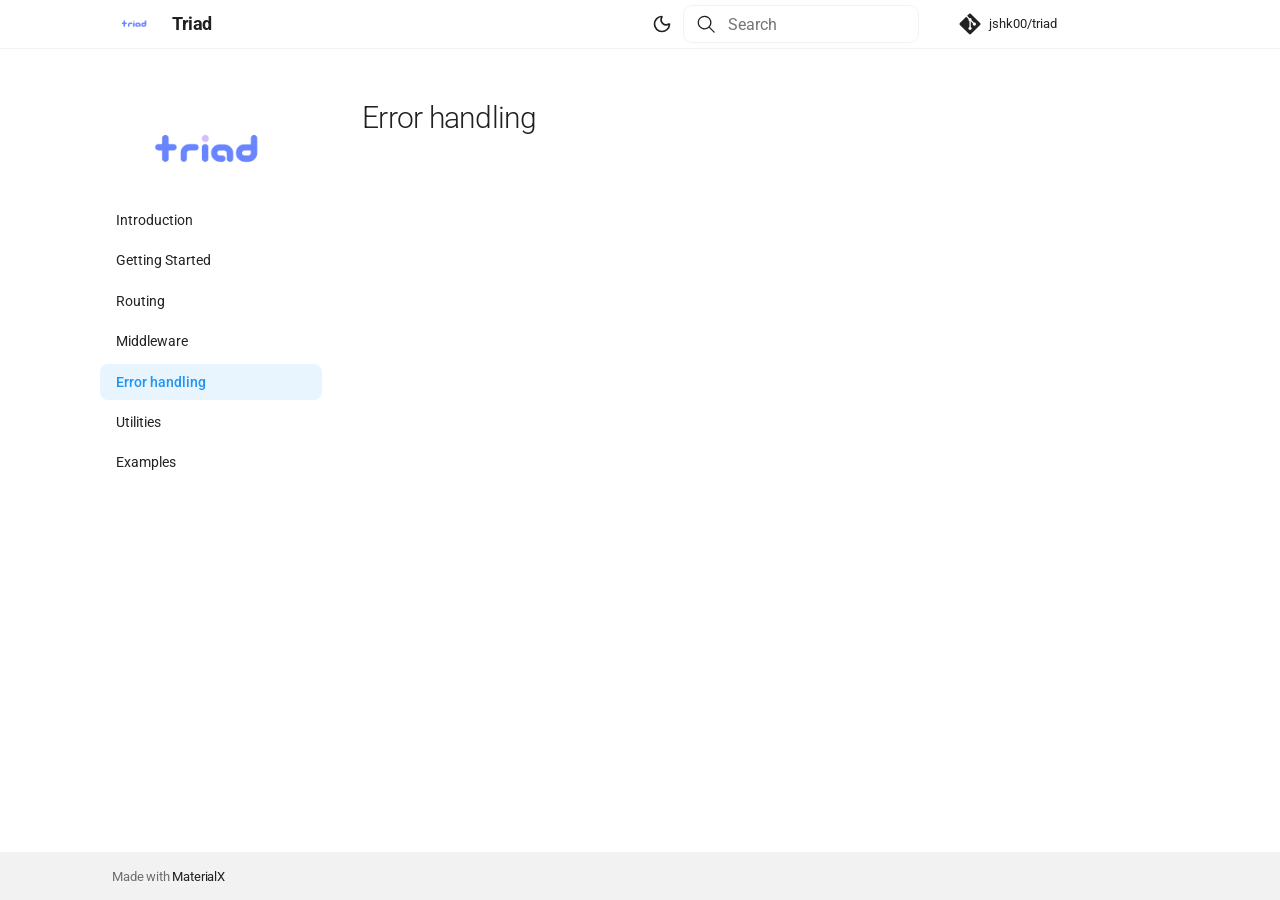
==== error-handling/index.html @ 88ea5f38 "Deployed b8f6fc2 with ProperDocs version: 1.6.7" ====
<!DOCTYPE html><html lang="en" class="no-js"><head>
    
      <meta charset="utf-8">
      <meta name="viewport" content="width=device-width,initial-scale=1">
      
      
        <meta name="author" content="Jayesh">
      
      
        <link rel="canonical" href="https://jshk00.github.io/triad/error-handling/">
      
      
        <link rel="prev" href="../middlewares/">
      
      
        <link rel="next" href="../utilities/">
      
      
        
      
      
      
      
        
        
        
          <link rel="icon" href="../assets/triad.png">
        
      
      <meta name="generator" content="mkdocs-ProperDocs 1.6.7, mkdocs-materialx-10.1.7">
    
    
      
        <title>Error handling - Triad</title>
      
    
    
      <link rel="stylesheet" href="../assets/stylesheets/main.ad98c137.min.css">
      
        
        <link rel="stylesheet" href="../assets/stylesheets/palette.a45159b5.min.css">
      
    
    

  
  
    
    
      
      
    
    
    
    
  
    
    
      
      
    
    
    
    
  
    
    
      
      
    
    
    
    
  
    
    
      
      
    
    
    
    
  
    
    
      
      
    
    
    
    
  
    
    
      
      
    
    
    
    
  
    
    
      
      
    
    
    
    
  
    
    
      
      
    
    
    
    
  
    
    
      
      
    
    
    
    
  
    
    
      
      
    
    
    
    
  
  
  <style>:root{--md-admonition-icon--note:url('data:image/svg+xml;charset=utf-8,%3Csvg%20xmlns%3D%22http%3A//www.w3.org/2000/svg%22%20viewBox%3D%220%200%2016%2016%22%3E%3Cpath%20d%3D%22M1%207.775V2.75C1%201.784%201.784%201%202.75%201h5.025c.464%200%20.91.184%201.238.513l6.25%206.25a1.75%201.75%200%200%201%200%202.474l-5.026%205.026a1.75%201.75%200%200%201-2.474%200l-6.25-6.25A1.75%201.75%200%200%201%201%207.775m1.5%200c0%20.066.026.13.073.177l6.25%206.25a.25.25%200%200%200%20.354%200l5.025-5.025a.25.25%200%200%200%200-.354l-6.25-6.25a.25.25%200%200%200-.177-.073H2.75a.25.25%200%200%200-.25.25ZM6%205a1%201%200%201%201%200%202%201%201%200%200%201%200-2%22/%3E%3C/svg%3E');--md-admonition-icon--abstract:url('data:image/svg+xml;charset=utf-8,%3Csvg%20xmlns%3D%22http%3A//www.w3.org/2000/svg%22%20viewBox%3D%220%200%2016%2016%22%3E%3Cpath%20d%3D%22M2.5%201.75v11.5c0%20.138.112.25.25.25h3.17a.75.75%200%200%201%200%201.5H2.75A1.75%201.75%200%200%201%201%2013.25V1.75C1%20.784%201.784%200%202.75%200h8.5C12.216%200%2013%20.784%2013%201.75v7.736a.75.75%200%200%201-1.5%200V1.75a.25.25%200%200%200-.25-.25h-8.5a.25.25%200%200%200-.25.25m13.274%209.537zl-4.557%204.45a.75.75%200%200%201-1.055-.008l-1.943-1.95a.75.75%200%200%201%201.062-1.058l1.419%201.425%204.026-3.932a.75.75%200%201%201%201.048%201.074M4.75%204h4.5a.75.75%200%200%201%200%201.5h-4.5a.75.75%200%200%201%200-1.5M4%207.75A.75.75%200%200%201%204.75%207h2a.75.75%200%200%201%200%201.5h-2A.75.75%200%200%201%204%207.75%22/%3E%3C/svg%3E');--md-admonition-icon--info:url('data:image/svg+xml;charset=utf-8,%3Csvg%20xmlns%3D%22http%3A//www.w3.org/2000/svg%22%20viewBox%3D%220%200%2016%2016%22%3E%3Cpath%20d%3D%22M0%208a8%208%200%201%201%2016%200A8%208%200%200%201%200%208m8-6.5a6.5%206.5%200%201%200%200%2013%206.5%206.5%200%200%200%200-13M6.5%207.75A.75.75%200%200%201%207.25%207h1a.75.75%200%200%201%20.75.75v2.75h.25a.75.75%200%200%201%200%201.5h-2a.75.75%200%200%201%200-1.5h.25v-2h-.25a.75.75%200%200%201-.75-.75M8%206a1%201%200%201%201%200-2%201%201%200%200%201%200%202%22/%3E%3C/svg%3E');--md-admonition-icon--success:url('data:image/svg+xml;charset=utf-8,%3Csvg%20xmlns%3D%22http%3A//www.w3.org/2000/svg%22%20viewBox%3D%220%200%2016%2016%22%3E%3Cpath%20d%3D%22M13.78%204.22a.75.75%200%200%201%200%201.06l-7.25%207.25a.75.75%200%200%201-1.06%200L2.22%209.28a.75.75%200%200%201%20.018-1.042.75.75%200%200%201%201.042-.018L6%2010.94l6.72-6.72a.75.75%200%200%201%201.06%200%22/%3E%3C/svg%3E');--md-admonition-icon--question:url('data:image/svg+xml;charset=utf-8,%3Csvg%20xmlns%3D%22http%3A//www.w3.org/2000/svg%22%20viewBox%3D%220%200%2016%2016%22%3E%3Cpath%20d%3D%22M0%208a8%208%200%201%201%2016%200A8%208%200%200%201%200%208m8-6.5a6.5%206.5%200%201%200%200%2013%206.5%206.5%200%200%200%200-13M6.92%206.085h.001a.749.749%200%201%201-1.342-.67c.169-.339.436-.701.849-.977C6.845%204.16%207.369%204%208%204a2.76%202.76%200%200%201%201.637.525c.503.377.863.965.863%201.725%200%20.448-.115.83-.329%201.15-.205.307-.47.513-.692.662-.109.072-.22.138-.313.195l-.006.004a6%206%200%200%200-.26.16%201%201%200%200%200-.276.245.75.75%200%200%201-1.248-.832c.184-.264.42-.489.692-.661q.154-.1.313-.195l.007-.004c.1-.061.182-.11.258-.161a1%201%200%200%200%20.277-.245C8.96%206.514%209%206.427%209%206.25a.61.61%200%200%200-.262-.525A1.27%201.27%200%200%200%208%205.5c-.369%200-.595.09-.74.187a1%201%200%200%200-.34.398M9%2011a1%201%200%201%201-2%200%201%201%200%200%201%202%200%22/%3E%3C/svg%3E');--md-admonition-icon--warning:url('data:image/svg+xml;charset=utf-8,%3Csvg%20xmlns%3D%22http%3A//www.w3.org/2000/svg%22%20viewBox%3D%220%200%2016%2016%22%3E%3Cpath%20d%3D%22M6.457%201.047c.659-1.234%202.427-1.234%203.086%200l6.082%2011.378A1.75%201.75%200%200%201%2014.082%2015H1.918a1.75%201.75%200%200%201-1.543-2.575Zm1.763.707a.25.25%200%200%200-.44%200L1.698%2013.132a.25.25%200%200%200%20.22.368h12.164a.25.25%200%200%200%20.22-.368Zm.53%203.996v2.5a.75.75%200%200%201-1.5%200v-2.5a.75.75%200%200%201%201.5%200M9%2011a1%201%200%201%201-2%200%201%201%200%200%201%202%200%22/%3E%3C/svg%3E');--md-admonition-icon--failure:url('data:image/svg+xml;charset=utf-8,%3Csvg%20xmlns%3D%22http%3A//www.w3.org/2000/svg%22%20viewBox%3D%220%200%2016%2016%22%3E%3Cpath%20d%3D%22M2.344%202.343za8%208%200%200%201%2011.314%2011.314A8.002%208.002%200%200%201%20.234%2010.089a8%208%200%200%201%202.11-7.746m1.06%2010.253a6.5%206.5%200%201%200%209.108-9.275%206.5%206.5%200%200%200-9.108%209.275M6.03%204.97%208%206.94l1.97-1.97a.749.749%200%200%201%201.275.326.75.75%200%200%201-.215.734L9.06%208l1.97%201.97a.749.749%200%200%201-.326%201.275.75.75%200%200%201-.734-.215L8%209.06l-1.97%201.97a.749.749%200%200%201-1.275-.326.75.75%200%200%201%20.215-.734L6.94%208%204.97%206.03a.75.75%200%200%201%20.018-1.042.75.75%200%200%201%201.042-.018%22/%3E%3C/svg%3E');--md-admonition-icon--danger:url('data:image/svg+xml;charset=utf-8,%3Csvg%20xmlns%3D%22http%3A//www.w3.org/2000/svg%22%20viewBox%3D%220%200%2016%2016%22%3E%3Cpath%20d%3D%22M9.504.43a1.516%201.516%200%200%201%202.437%201.713L10.415%205.5h2.123c1.57%200%202.346%201.909%201.22%203.004l-7.34%207.142a1.25%201.25%200%200%201-.871.354h-.302a1.25%201.25%200%200%201-1.157-1.723L5.633%2010.5H3.462c-1.57%200-2.346-1.909-1.22-3.004zm1.047%201.074L3.286%208.571A.25.25%200%200%200%203.462%209H6.75a.75.75%200%200%201%20.694%201.034l-1.713%204.188%206.982-6.793A.25.25%200%200%200%2012.538%207H9.25a.75.75%200%200%201-.683-1.06l2.008-4.418.003-.006-.004-.009-.006-.006-.008-.001q-.005%200-.009.004%22/%3E%3C/svg%3E');--md-admonition-icon--bug:url('data:image/svg+xml;charset=utf-8,%3Csvg%20xmlns%3D%22http%3A//www.w3.org/2000/svg%22%20viewBox%3D%220%200%2016%2016%22%3E%3Cpath%20d%3D%22M4.72.22a.75.75%200%200%201%201.06%200l1%20.999a3.5%203.5%200%200%201%202.441%200l.999-1a.748.748%200%200%201%201.265.332.75.75%200%200%201-.205.729l-.775.776c.616.63.995%201.493.995%202.444v.327q0%20.15-.025.292c.408.14.764.392%201.029.722l1.968-.787a.75.75%200%200%201%20.556%201.392L13%207.258V9h2.25a.75.75%200%200%201%200%201.5H13v.5q-.002.615-.141%201.186l2.17.868a.75.75%200%200%201-.557%201.392l-2.184-.873A5%205%200%200%201%208%2016a5%205%200%200%201-4.288-2.427l-2.183.873a.75.75%200%200%201-.558-1.392l2.17-.868A5%205%200%200%201%203%2011v-.5H.75a.75.75%200%200%201%200-1.5H3V7.258L.971%206.446a.75.75%200%200%201%20.558-1.392l1.967.787c.265-.33.62-.583%201.03-.722a1.7%201.7%200%200%201-.026-.292V4.5c0-.951.38-1.814.995-2.444L4.72%201.28a.75.75%200%200%201%200-1.06m.53%206.28a.75.75%200%200%200-.75.75V11a3.5%203.5%200%201%200%207%200V7.25a.75.75%200%200%200-.75-.75ZM6.173%205h3.654A.17.17%200%200%200%2010%204.827V4.5a2%202%200%201%200-4%200v.327c0%20.096.077.173.173.173%22/%3E%3C/svg%3E');--md-admonition-icon--quote:url('data:image/svg+xml;charset=utf-8,%3Csvg%20xmlns%3D%22http%3A//www.w3.org/2000/svg%22%20viewBox%3D%220%200%2016%2016%22%3E%3Cpath%20d%3D%22M1.75%202.5h10.5a.75.75%200%200%201%200%201.5H1.75a.75.75%200%200%201%200-1.5m4%205h8.5a.75.75%200%200%201%200%201.5h-8.5a.75.75%200%200%201%200-1.5m0%205h8.5a.75.75%200%200%201%200%201.5h-8.5a.75.75%200%200%201%200-1.5M2.5%207.75v6a.75.75%200%200%201-1.5%200v-6a.75.75%200%200%201%201.5%200%22/%3E%3C/svg%3E');}</style>

    

    
      
    
    
      
        
        
        <link rel="preconnect" href="https://fonts.gstatic.com" crossorigin="">
        <link rel="stylesheet" href="https://fonts.googleapis.com/css?family=Roboto:300,300i,400,400i,700,700i%7CJetBrains+Mono:400,400i,700,700i&amp;display=fallback">
        <style>:root{--md-text-font:"Roboto";--md-code-font:"JetBrains Mono"}</style>
      
    
    
      <link rel="stylesheet" href="../stylesheet/style.css">
    
    <script>__md_scope=new URL("..",location),__md_hash=e=>[...e].reduce(((e,_)=>(e<<5)-e+_.charCodeAt(0)),0),__md_get=(e,_=localStorage,t=__md_scope)=>JSON.parse(_.getItem(t.pathname+"."+e)),__md_set=(e,_,t=localStorage,a=__md_scope)=>{try{t.setItem(a.pathname+"."+e,JSON.stringify(_))}catch(e){}}</script>
    
      

    
    
  <link href="../assets/stylesheets/glightbox.min.css" rel="stylesheet"><script src="../assets/javascripts/glightbox.min.js"></script><style id="glightbox-style">
            html.glightbox-open { overflow: initial; height: 100%; }
            .gslide-title { margin-top: 0px; user-select: text; }
            .gslide-desc { color: #666; user-select: text; }
            .gslide-image img { background: white; }
        </style></head>
  
  
  
  
    
    
      
    
    
    
    
    <body dir="ltr" data-md-color-scheme="default" data-md-color-primary="blue" data-md-color-accent="light-blue" data-mx-topbar="glass">
  
    
    <input class="md-toggle" data-md-toggle="drawer" type="checkbox" id="__drawer" autocomplete="off">
    <input class="md-toggle" data-md-toggle="toc" type="checkbox" id="__toc" autocomplete="off">
    <input class="md-toggle" data-md-toggle="search" type="checkbox" id="__search" autocomplete="off">
    <label class="md-overlay" for="__drawer"></label>
    <label class="md-overlay" for="__toc"></label>
    <div data-md-component="skip">
      
    </div>
    <div data-md-component="announce">
      
    </div>
    
    
      

  

<header class="md-header md-header--shadow" data-md-component="header">
  <nav class="md-header__inner md-grid" aria-label="Header">
    <a href=".." title="Triad" class="md-header__button md-logo" aria-label="Triad" data-md-component="logo">
      
  <img src="../assets/triad.png" alt="logo">

    </a>
    <label class="md-header__button md-icon" for="__drawer">
      
      <svg xmlns="http://www.w3.org/2000/svg" viewBox="0 0 24 24"><path d="M3 6h18v2H3zm0 5h18v2H3zm0 5h18v2H3z"></path></svg>
    </label>
    <div class="md-header__title" data-md-component="header-title">
      <div class="md-header__ellipsis">
        <div class="md-header__topic">
          <span class="md-ellipsis">
            Triad
          </span>
        </div>
        <div class="md-header__topic" data-md-component="header-topic">
          <span class="md-ellipsis">
            
              Error handling
            
          </span>
        </div>
      </div>
    </div>
    
      
        <form class="md-header__option" data-md-component="palette">
  
    
    
    
    <input class="md-option" data-md-color-media="(prefers-color-scheme: light)" data-md-color-scheme="default" data-md-color-primary="blue" data-md-color-accent="light-blue" aria-label="Switch to dark mode" type="radio" name="__palette" id="__palette_0">
    
      <label class="md-header__button md-icon" title="Switch to dark mode" for="__palette_1" hidden="">
        <svg xmlns="http://www.w3.org/2000/svg" fill="none" stroke="currentColor" stroke-linecap="round" stroke-linejoin="round" stroke-width="2" class="lucide lucide-moon" viewBox="0 0 24 24"><path d="M20.985 12.486a9 9 0 1 1-9.473-9.472c.405-.022.617.46.402.803a6 6 0 0 0 8.268 8.268c.344-.215.825-.004.803.401"></path></svg>
      </label>
    
  
    
    
    
    <input class="md-option" data-md-color-media="(prefers-color-scheme: dark)" data-md-color-scheme="slate" data-md-color-primary="cyan" data-md-color-accent="cyan" aria-label="Switch to system preference" type="radio" name="__palette" id="__palette_1">
    
      <label class="md-header__button md-icon" title="Switch to system preference" for="__palette_0" hidden="">
        <svg xmlns="http://www.w3.org/2000/svg" fill="none" stroke="currentColor" stroke-linecap="round" stroke-linejoin="round" stroke-width="2" class="lucide lucide-sun" viewBox="0 0 24 24"><circle cx="12" cy="12" r="4"></circle><path d="M12 2v2M12 20v2M4.93 4.93l1.41 1.41M17.66 17.66l1.41 1.41M2 12h2M20 12h2M6.34 17.66l-1.41 1.41M19.07 4.93l-1.41 1.41"></path></svg>
      </label>
    
  
</form>
      
    
    
      <script>var palette=__md_get("__palette");if(palette&&palette.color){if("(prefers-color-scheme)"===palette.color.media){var media=matchMedia("(prefers-color-scheme: light)"),input=document.querySelector(media.matches?"[data-md-color-media='(prefers-color-scheme: light)']":"[data-md-color-media='(prefers-color-scheme: dark)']");palette.color.media=input.getAttribute("data-md-color-media"),palette.color.scheme=input.getAttribute("data-md-color-scheme"),palette.color.primary=input.getAttribute("data-md-color-primary"),palette.color.accent=input.getAttribute("data-md-color-accent")}for(var[key,value]of Object.entries(palette.color))document.body.setAttribute("data-md-color-"+key,value)}</script>
    
    
    
      
      
        <label class="md-header__button md-icon" for="__search">
          
          <svg xmlns="http://www.w3.org/2000/svg" viewBox="0 0 24 24"><path d="M10.25 2a8.25 8.25 0 0 1 6.34 13.53l5.69 5.69a.749.749 0 0 1-.326 1.275.75.75 0 0 1-.734-.215l-5.69-5.69A8.25 8.25 0 1 1 10.25 2M3.5 10.25a6.75 6.75 0 1 0 13.5 0 6.75 6.75 0 0 0-13.5 0"></path></svg>
        </label>
        <div class="md-search" data-md-component="search" role="dialog">
  <label class="md-search__overlay" for="__search"></label>
  <div class="md-search__inner" role="search">
    <form class="md-search__form" name="search">
      <input type="text" class="md-search__input" name="query" aria-label="Search" placeholder="Search" autocapitalize="off" autocorrect="off" autocomplete="off" spellcheck="false" data-md-component="search-query" required="">
      <label class="md-search__icon md-icon" for="__search">
        
        <svg xmlns="http://www.w3.org/2000/svg" viewBox="0 0 24 24"><path d="M10.25 2a8.25 8.25 0 0 1 6.34 13.53l5.69 5.69a.749.749 0 0 1-.326 1.275.75.75 0 0 1-.734-.215l-5.69-5.69A8.25 8.25 0 1 1 10.25 2M3.5 10.25a6.75 6.75 0 1 0 13.5 0 6.75 6.75 0 0 0-13.5 0"></path></svg>
        
        <svg xmlns="http://www.w3.org/2000/svg" viewBox="0 0 24 24"><path d="M20 11v2H8l5.5 5.5-1.42 1.42L4.16 12l7.92-7.92L13.5 5.5 8 11z"></path></svg>
      </label>
      <nav class="md-search__options" aria-label="Search">
        
        <button type="reset" class="md-search__icon md-icon" title="Clear" aria-label="Clear" tabindex="-1">
          
          <svg xmlns="http://www.w3.org/2000/svg" viewBox="0 0 24 24"><path d="M19 6.41 17.59 5 12 10.59 6.41 5 5 6.41 10.59 12 5 17.59 6.41 19 12 13.41 17.59 19 19 17.59 13.41 12z"></path></svg>
        </button>
      </nav>
      
    </form>
    <div class="md-search__output">
      <div class="md-search__scrollwrap" tabindex="0">
        <div class="md-search-result" data-md-component="search-result">
          <div class="md-search-result__meta">
            Initializing search
          </div>
          <ol class="md-search-result__list" role="presentation"></ol>
        </div>
      </div>
    </div>
  </div>
</div>
      
    
    
      <div class="md-header__source">
        <a href="https://github.com/jshk00/triad" title="Go to repository" class="md-source" data-md-component="source">
  <div class="md-source__icon md-icon">
    
    <svg xmlns="http://www.w3.org/2000/svg" viewBox="0 0 448 512"><!--! Font Awesome Free 7.1.0 by @fontawesome - https://fontawesome.com License - https://fontawesome.com/license/free (Icons: CC BY 4.0, Fonts: SIL OFL 1.1, Code: MIT License) Copyright 2025 Fonticons, Inc.--><path d="M439.6 236.1 244 40.5c-5.4-5.5-12.8-8.5-20.4-8.5s-15 3-20.4 8.4L162.5 81l51.5 51.5c27.1-9.1 52.7 16.8 43.4 43.7l49.7 49.7c34.2-11.8 61.2 31 35.5 56.7-26.5 26.5-70.2-2.9-56-37.3L240.3 199v121.9c25.3 12.5 22.3 41.8 9.1 55-6.4 6.4-15.2 10.1-24.3 10.1s-17.8-3.6-24.3-10.1c-17.6-17.6-11.1-46.9 11.2-56v-123c-20.8-8.5-24.6-30.7-18.6-45L142.6 101 8.5 235.1C3 240.6 0 247.9 0 255.5s3 15 8.5 20.4l195.6 195.7c5.4 5.4 12.7 8.4 20.4 8.4s15-3 20.4-8.4l194.7-194.7c5.4-5.4 8.4-12.8 8.4-20.4s-3-15-8.4-20.4"></path></svg>
  </div>
  <div class="md-source__repository">
    jshk00/triad
  </div>
</a>
      </div>
    
  </nav>
  
</header>
    
    <div class="md-container" data-md-component="container">
      
      
        
          
        
      
      <main class="md-main" data-md-component="main">
        <div class="md-main__inner md-grid">
          
            
              
              <div class="md-sidebar md-sidebar--primary" data-md-component="sidebar" data-md-type="navigation">
                <div class="md-sidebar__scrollwrap">
                  <div class="md-sidebar__inner">
                    



<nav class="md-nav md-nav--primary" aria-label="Navigation" data-md-level="0">
  <label class="md-nav__title" for="__drawer">
    <a href=".." title="Triad" class="md-nav__button md-logo" aria-label="Triad" data-md-component="logo">
      
  <img src="../assets/triad.png" alt="logo">

    </a>
    Triad
  </label>
  
    <div class="md-nav__source">
      <a href="https://github.com/jshk00/triad" title="Go to repository" class="md-source" data-md-component="source">
  <div class="md-source__icon md-icon">
    
    <svg xmlns="http://www.w3.org/2000/svg" viewBox="0 0 448 512"><!--! Font Awesome Free 7.1.0 by @fontawesome - https://fontawesome.com License - https://fontawesome.com/license/free (Icons: CC BY 4.0, Fonts: SIL OFL 1.1, Code: MIT License) Copyright 2025 Fonticons, Inc.--><path d="M439.6 236.1 244 40.5c-5.4-5.5-12.8-8.5-20.4-8.5s-15 3-20.4 8.4L162.5 81l51.5 51.5c27.1-9.1 52.7 16.8 43.4 43.7l49.7 49.7c34.2-11.8 61.2 31 35.5 56.7-26.5 26.5-70.2-2.9-56-37.3L240.3 199v121.9c25.3 12.5 22.3 41.8 9.1 55-6.4 6.4-15.2 10.1-24.3 10.1s-17.8-3.6-24.3-10.1c-17.6-17.6-11.1-46.9 11.2-56v-123c-20.8-8.5-24.6-30.7-18.6-45L142.6 101 8.5 235.1C3 240.6 0 247.9 0 255.5s3 15 8.5 20.4l195.6 195.7c5.4 5.4 12.7 8.4 20.4 8.4s15-3 20.4-8.4l194.7-194.7c5.4-5.4 8.4-12.8 8.4-20.4s-3-15-8.4-20.4"></path></svg>
  </div>
  <div class="md-source__repository">
    jshk00/triad
  </div>
</a>
    </div>
  
  <ul class="md-nav__list">
    
      
      
  
  
  
  
    <li class="md-nav__item">
      <a href=".." class="md-nav__link">
        
  
  
  <span class="md-ellipsis">
    
  
    Introduction
  

    
  </span>
  
  

      </a>
    </li>
  

    
      
      
  
  
  
  
    <li class="md-nav__item">
      <a href="../getting-started/" class="md-nav__link">
        
  
  
  <span class="md-ellipsis">
    
  
    Getting Started
  

    
  </span>
  
  

      </a>
    </li>
  

    
      
      
  
  
  
  
    <li class="md-nav__item">
      <a href="../routing/" class="md-nav__link">
        
  
  
  <span class="md-ellipsis">
    
  
    Routing
  

    
  </span>
  
  

      </a>
    </li>
  

    
      
      
  
  
  
  
    <li class="md-nav__item">
      <a href="../middlewares/" class="md-nav__link">
        
  
  
  <span class="md-ellipsis">
    
  
    Middleware
  

    
  </span>
  
  

      </a>
    </li>
  

    
      
      
  
  
    
  
  
  
    <li class="md-nav__item md-nav__item--active">
      
      <input class="md-nav__toggle md-toggle" type="checkbox" id="__toc">
      
      
      
      <a href="./" class="md-nav__link md-nav__link--active">
        
  
  
  <span class="md-ellipsis">
    
  
    Error handling
  

    
  </span>
  
  

      </a>
      
    </li>
  

    
      
      
  
  
  
  
    <li class="md-nav__item">
      <a href="../utilities/" class="md-nav__link">
        
  
  
  <span class="md-ellipsis">
    
  
    Utilities
  

    
  </span>
  
  

      </a>
    </li>
  

    
      
      
  
  
  
  
    <li class="md-nav__item">
      <a href="../examples/" class="md-nav__link">
        
  
  
  <span class="md-ellipsis">
    
  
    Examples
  

    
  </span>
  
  

      </a>
    </li>
  

    
  </ul>
</nav>
                  </div>
                </div>
              </div>
            
            
              
              <div class="md-sidebar md-sidebar--secondary" data-md-component="sidebar" data-md-type="toc">
                <div class="md-sidebar__scrollwrap">
                  <div class="md-sidebar__inner">
                    

<nav class="md-nav md-nav--secondary" aria-label="Table of contents">
  
  
  
  
</nav>
                  </div>
                </div>
              </div>
            
          
          
            <div class="md-content" data-md-component="content">
              
                



  


              
              <article class="md-content__inner md-typeset">
                
                  
  
  


  <h1>Error handling</h1>














                
              </article>
            </div>
          
          
  <script>var tabs=__md_get("__tabs");if(Array.isArray(tabs))e:for(var set of document.querySelectorAll(".tabbed-set")){var labels=set.querySelector(".tabbed-labels");for(var tab of tabs)for(var label of labels.getElementsByTagName("label"))if(label.innerText.trim()===tab){var input=document.getElementById(label.htmlFor);input.checked=!0;continue e}}</script>

<script>var target=document.getElementById(location.hash.slice(1));target&&target.name&&(target.checked=target.name.startsWith("__tabbed_"))</script>
        </div>
          <div class="md-top" data-md-component="top" hidden="">
  <div class="md-top__center">
    <button type="button" class="md-top__button md-top__button--main" data-md-action="top">
      
      <svg xmlns="http://www.w3.org/2000/svg" viewBox="0 0 24 24"><path d="M13 20h-2V8l-5.5 5.5-1.42-1.42L12 4.16l7.92 7.92-1.42 1.42L13 8z"></path></svg>
      <span>Back to top</span>
    </button>
    
      
      
      <label class="md-top__button md-top__side md-top__side--nav" for="__drawer">
        <svg xmlns="http://www.w3.org/2000/svg" fill="none" stroke="currentColor" stroke-linecap="round" stroke-linejoin="round" stroke-width="2" class="lucide lucide-panel-left" viewBox="0 0 24 24"><rect width="18" height="18" x="3" y="3" rx="2"></rect><path d="M9 3v18"></path></svg>
      </label>
    
    
      
      
      <label class="md-top__button md-top__side md-top__side--toc" for="__toc">
        <svg xmlns="http://www.w3.org/2000/svg" fill="none" stroke="currentColor" stroke-linecap="round" stroke-linejoin="round" stroke-width="2" class="lucide lucide-panel-right" viewBox="0 0 24 24"><rect width="18" height="18" x="3" y="3" rx="2"></rect><path d="M15 3v18"></path></svg>
      </label>
    
  </div>
</div>
      </main>
      
        <footer class="md-footer">
  
  <div class="md-footer-meta md-typeset">
    <div class="md-footer-meta__inner md-grid">
      <div class="md-copyright">
  
  
    Made with
    <a href="https://jaywhj.github.io/mkdocs-materialx/" target="_blank" rel="noopener">
      MaterialX
    </a>
  
</div>
      
    </div>
  </div>
</footer>
      
    </div>
    <div class="md-dialog" data-md-component="dialog">
      <div class="md-dialog__inner md-typeset"></div>
    </div>
    
      <div class="md-progress" data-md-component="progress" role="progressbar"></div>
    
    
    
      
      
      <script id="__config" type="application/json">{"annotate": null, "base": "..", "code": null, "features": ["navigation.instant", "navigation.instant.progress", "navigation.tracking", "navigation.path", "navigation.prune", "toc.follow", "search.highlight", "content.tabs.link", "content.code.copy"], "search": "../assets/javascripts/workers/search.2c215733.min.js", "tags": null, "translations": {"clipboard.copied": "Copied to clipboard", "clipboard.copy": "Copy to clipboard", "code.collapse": "Collapse", "code.download": "Download", "code.expand": "Expand remaining # lines", "code.select": "Toggle line selection", "search.result.more.one": "1 more on this page", "search.result.more.other": "# more on this page", "search.result.none": "No matching documents", "search.result.one": "1 matching document", "search.result.other": "# matching documents", "search.result.placeholder": "Type to start searching", "search.result.term.missing": "Missing", "select.version": "Select version"}, "version": null}</script>
    
    
      <script src="../assets/javascripts/bundle.fc193f93.min.js"></script>
      
    
  
<script id="init-glightbox">const lightbox = GLightbox({"touchNavigation": true, "loop": false, "zoomable": true, "draggable": true, "openEffect": "zoom", "closeEffect": "zoom", "slideEffect": "slide"});
document$.subscribe(()=>{ lightbox.reload(); });
</script></body></html>
---- assets/stylesheets/main.ad98c137.min.css ----
@charset "UTF-8";html{-webkit-text-size-adjust:none;-moz-text-size-adjust:none;text-size-adjust:none;box-sizing:border-box}*,:after,:before{box-sizing:inherit}@media (prefers-reduced-motion){*,:after,:before{transition:none!important}}body{margin:0}a,button,input,label{-webkit-tap-highlight-color:transparent}a{color:inherit;text-decoration:none}hr{border:0;box-sizing:initial;display:block;height:.05rem;overflow:visible;padding:0}small{font-size:80%}sub,sup{line-height:1em}img{border-style:none}table{border-collapse:initial;border-spacing:0}td,th{font-weight:400;vertical-align:top}button{background:#0000;border:0;font-family:inherit;font-size:inherit;margin:0;padding:0}input{border:0;outline:none}:root{--md-primary-fg-color:#4051b5;--md-primary-fg-color--transparent:#4051b51a;--md-primary-fg-color--light:#5d6cc0;--md-primary-fg-color--dark:#303fa1;--md-primary-bg-color:#fff;--md-primary-bg-color--light:#ffffffb3;--md-accent-fg-color:#526cfe;--md-accent-fg-color--transparent:#526cfe1a;--md-accent-bg-color:#fff;--md-accent-bg-color--light:#ffffffb3}[data-md-color-scheme]{--mx-topbar-bg:var(--md-default-bg-color--light);--mx-topbar-fg:var(--md-default-fg-color);--mx-topbar-fg-muted:var(--md-default-fg-color--light);--mx-topbar-backdrop-filter:blur(px2rem(8px));--mx-tabs-active-underline:var(--md-default-fg-color);--mx-search-outline:var(--md-default-fg-color--lightest);--mx-search-hover-bg:#0003}[data-mx-topbar=primary]{--mx-topbar-bg:var(--md-primary-fg-color);--mx-topbar-fg:var(--md-primary-bg-color);--mx-topbar-fg-muted:var(--mx-topbar-fg);--mx-topbar-backdrop-filter:none;--mx-tabs-active-underline:#0000;--mx-search-outline:var(--mx-topbar-fg);--mx-search-hover-bg:var(--mx-topbar-fg)}@supports (color:color-mix(in srgb,black,white)){[data-mx-topbar=primary]{--mx-topbar-bg:color-mix(in srgb,var(--md-primary-fg-color) 80%,var(--md-default-bg-color));--mx-topbar-fg-muted:color-mix(in srgb,var(--mx-topbar-fg) 72%,#0000);--mx-search-outline:color-mix(in srgb,var(--mx-topbar-fg) 22%,#0000);--mx-search-hover-bg:color-mix(in srgb,var(--mx-topbar-fg) 16%,#0000)}}[data-mx-topbar=accent]{--mx-topbar-bg:var(--md-accent-fg-color);--mx-topbar-fg:var(--md-accent-bg-color);--mx-topbar-fg-muted:var(--mx-topbar-fg);--mx-topbar-backdrop-filter:none;--mx-tabs-active-underline:#0000;--mx-search-outline:var(--mx-topbar-fg);--mx-search-hover-bg:var(--mx-topbar-fg)}@supports (color:color-mix(in srgb,black,white)){[data-mx-topbar=accent]{--mx-topbar-bg:color-mix(in srgb,var(--md-accent-fg-color) 80%,var(--md-default-bg-color));--mx-topbar-fg-muted:color-mix(in srgb,var(--mx-topbar-fg) 72%,#0000);--mx-search-outline:color-mix(in srgb,var(--mx-topbar-fg) 22%,#0000);--mx-search-hover-bg:color-mix(in srgb,var(--mx-topbar-fg) 16%,#0000)}}[data-md-color-scheme=default]{color-scheme:light}[data-md-color-scheme=default] img[src$="#gh-dark-mode-only"],[data-md-color-scheme=default] img[src$="#only-dark"]{display:none}:root,[data-md-color-scheme=default]{--md-hue:225deg;--md-default-fg-color:#000000de;--md-default-fg-color--light:#0000008c;--md-default-fg-color--lighter:#00000052;--md-default-fg-color--lightest:#0000000d;--md-default-bg-color:#fff;--md-default-bg-color--light:#ffffffb3;--md-default-bg-color--lighter:#ffffff4d;--md-default-bg-color--lightest:#ffffff1f;--md-default-fg-color--quote:#0000001a;--md-code-fg-color:#36464e;--md-code-bg-color:#f5f5f5;--md-code-bg-color--light:#f5f5f5b3;--md-code-bg-color--lighter:#f5f5f54d;--md-code-hl-color:#4287ff;--md-code-hl-color--light:#4287ff1a;--md-code-hl-number-color:#d52a2a;--md-code-hl-special-color:#db1457;--md-code-hl-function-color:#a846b9;--md-code-hl-constant-color:#6e59d9;--md-code-hl-keyword-color:#3f6ec6;--md-code-hl-string-color:#1c7d4d;--md-code-hl-name-color:var(--md-code-fg-color);--md-code-hl-operator-color:var(--md-default-fg-color--light);--md-code-hl-punctuation-color:var(--md-default-fg-color--light);--md-code-hl-comment-color:var(--md-default-fg-color--light);--md-code-hl-generic-color:var(--md-default-fg-color--light);--md-code-hl-variable-color:var(--md-default-fg-color--light);--md-typeset-color:var(--md-default-fg-color);--md-typeset-a-color:var(--md-primary-fg-color);--md-typeset-del-color:#f5503d26;--md-typeset-ins-color:#0bd57026;--md-typeset-kbd-color:#fafafa;--md-typeset-kbd-accent-color:#fff;--md-typeset-kbd-border-color:#b8b8b8;--md-typeset-mark-color:#ffff0080;--md-typeset-table-color:#0000001f;--md-typeset-table-color--light:#0000000f;--md-typeset-table-row-color:#00000008;--md-admonition-fg-color:var(--md-default-fg-color);--md-admonition-bg-color:var(--md-default-bg-color);--md-warning-fg-color:#000000de;--md-warning-bg-color:#ff9;--md-shadow-z1:0 0.1rem 0.3rem #0000000d,0 0 0.05rem #0003;--md-shadow-z2:0 0.2rem 0.5rem #0000001a,0 0 0.05rem #00000040;--md-shadow-z3:0 0.2rem 0.5rem #0003,0 0 0.05rem #00000059;--color-foreground:0 0 0;--color-background:255 255 255;--color-background-subtle:240 240 240;--color-backdrop:255 255 255}.md-icon svg{fill:currentcolor;display:block;height:1.2rem;width:1.2rem}.md-icon svg.lucide{fill:#0000;stroke:currentcolor}body{-webkit-font-smoothing:antialiased;-moz-osx-font-smoothing:grayscale;--md-text-font-family:var(--md-text-font,_),-apple-system,BlinkMacSystemFont,Helvetica,Arial,sans-serif;--md-code-font-family:var(--md-code-font,_),SFMono-Regular,Consolas,Menlo,monospace}aside,body,input{font-feature-settings:"kern","liga";color:var(--md-typeset-color);font-family:var(--md-text-font-family)}code,kbd,pre{font-feature-settings:"kern";font-family:var(--md-code-font-family)}:root{--md-typeset-table-sort-icon:url('data:image/svg+xml;charset=utf-8,<svg xmlns="http://www.w3.org/2000/svg" viewBox="0 0 24 24"><path d="m18 21-4-4h3V7h-3l4-4 4 4h-3v10h3M2 19v-2h10v2M2 13v-2h7v2M2 7V5h4v2z"/></svg>');--md-typeset-table-sort-icon--asc:url('data:image/svg+xml;charset=utf-8,<svg xmlns="http://www.w3.org/2000/svg" viewBox="0 0 24 24"><path d="M19 17h3l-4 4-4-4h3V3h2M2 17h10v2H2M6 5v2H2V5m0 6h7v2H2z"/></svg>');--md-typeset-table-sort-icon--desc:url('data:image/svg+xml;charset=utf-8,<svg xmlns="http://www.w3.org/2000/svg" viewBox="0 0 24 24"><path d="M19 7h3l-4-4-4 4h3v14h2M2 17h10v2H2M6 5v2H2V5m0 6h7v2H2z"/></svg>');--md-typeset-preview-icon:url('data:image/svg+xml;charset=utf-8,<svg xmlns="http://www.w3.org/2000/svg" viewBox="0 0 24 24"><path d="M11 1.07C7.05 1.56 4 4.92 4 9h7m-7 6a8 8 0 0 0 8 8 8 8 0 0 0 8-8v-4H4m9-9.93V9h7c0-4.08-3.06-7.44-7-7.93"/></svg>')}.md-typeset{-webkit-print-color-adjust:exact;color-adjust:exact;font-size:.8rem;letter-spacing:-.01em;line-height:1.8;overflow-wrap:break-word}@media print{.md-typeset{font-size:.68rem}}.md-typeset blockquote,.md-typeset dl,.md-typeset figure,.md-typeset ol,.md-typeset pre,.md-typeset ul{margin-bottom:1em;margin-top:1em}.md-typeset h1{color:var(--md-default-fg-color);font-size:1.875em;line-height:1.3;margin:0 0 1.25em}.md-typeset h1,.md-typeset h2{font-weight:700;letter-spacing:-.025em}.md-typeset h2{font-size:1.5em;line-height:1.4;margin:1.6em 0 .64em}.md-typeset h3{font-size:1.25em;font-weight:700;letter-spacing:-.01em;line-height:1.5;margin:1.6em 0 .8em}.md-typeset h2+h3{margin-top:.8em}.md-typeset h4{font-weight:700;letter-spacing:-.01em;margin:1em 0}.md-typeset h5,.md-typeset h6{color:var(--md-default-fg-color--light);font-size:.8em;font-weight:700;letter-spacing:-.01em;margin:1.25em 0}.md-typeset h5{text-transform:uppercase}.md-typeset h5 code{text-transform:none}.md-typeset hr{border-bottom:.05rem solid var(--md-default-fg-color--lightest);display:flow-root;margin:1.5em 0}.md-typeset a{color:var(--md-typeset-a-color);word-break:break-word}.md-typeset a,.md-typeset a:before{transition:color 125ms}.md-typeset a:focus,.md-typeset a:hover{color:var(--md-accent-fg-color);text-decoration:underline}.md-typeset a:focus code,.md-typeset a:hover code{background-color:var(--md-accent-fg-color--transparent);color:var(--md-accent-fg-color)}.md-typeset a code{color:var(--md-typeset-a-color)}.md-typeset a.focus-visible{outline-color:var(--md-accent-fg-color);outline-offset:.2rem}.md-typeset code,.md-typeset kbd,.md-typeset pre{color:var(--md-code-fg-color);direction:ltr;font-variant-ligatures:none;transition:background-color 125ms}@media print{.md-typeset code,.md-typeset kbd,.md-typeset pre{white-space:pre-wrap}}.md-typeset code{background-color:var(--md-code-bg-color);border-radius:.2rem;-webkit-box-decoration-break:clone;box-decoration-break:clone;font-size:.85em;line-height:1.4;padding:2px .4411764706em;transition:color 125ms,background-color 125ms;vertical-align:.02em;word-break:break-word}.md-typeset code:not(.focus-visible){-webkit-tap-highlight-color:transparent;outline:none}.md-typeset pre{display:flow-root;line-height:1.4;position:relative}.md-typeset pre>code{border-radius:.4rem;-webkit-box-decoration-break:slice;box-decoration-break:slice;box-shadow:none;display:block;margin:0;outline-color:var(--md-accent-fg-color);overflow:auto;padding:.7720588235em 1.1764705882em;scrollbar-color:var(--md-default-fg-color--lighter) #0000;scrollbar-width:thin;touch-action:auto;word-break:normal}.md-typeset pre>code:hover{scrollbar-color:var(--md-accent-fg-color) #0000}.md-typeset pre>code::-webkit-scrollbar-thumb{background-color:var(--md-default-fg-color--lighter)}.md-typeset pre>code::-webkit-scrollbar-thumb:hover{background-color:var(--md-accent-fg-color)}.md-typeset kbd{border-radius:.2rem;box-shadow:0 0 0 .05rem var(--md-typeset-kbd-border-color),0 .15rem 0 var(--md-typeset-kbd-border-color);color:var(--md-default-fg-color);display:inline-block;font-size:.75em;padding:0 .6666666667em;vertical-align:text-top;word-break:break-word}.md-typeset mark{background-color:var(--md-typeset-mark-color);-webkit-box-decoration-break:clone;box-decoration-break:clone;color:inherit;word-break:break-word}.md-typeset abbr{border-bottom:.05rem dotted var(--md-default-fg-color--light);cursor:help;text-decoration:none}.md-typeset [data-preview]{position:relative}[dir=ltr] .md-typeset [data-preview]:after{margin-left:.125em}[dir=rtl] .md-typeset [data-preview]:after{margin-right:.125em}.md-typeset [data-preview]:after{background-color:currentcolor;content:"";display:inline-block;height:.8em;-webkit-mask-image:var(--md-typeset-preview-icon);mask-image:var(--md-typeset-preview-icon);-webkit-mask-repeat:no-repeat;mask-repeat:no-repeat;-webkit-mask-size:contain;mask-size:contain;transition:background-color 125ms;vertical-align:text-top;width:.8em}.md-typeset small{opacity:.75}[dir=ltr] .md-typeset sub,[dir=ltr] .md-typeset sup{margin-left:.078125em}[dir=rtl] .md-typeset sub,[dir=rtl] .md-typeset sup{margin-right:.078125em}[dir=ltr] .md-typeset blockquote{padding-left:.6rem}[dir=rtl] .md-typeset blockquote{padding-right:.6rem}[dir=ltr] .md-typeset blockquote{border-left:.2rem solid var(--md-default-fg-color--quote)}[dir=rtl] .md-typeset blockquote{border-right:.2rem solid var(--md-default-fg-color--quote)}.md-typeset blockquote{color:var(--md-default-fg-color--light);font-size:.7rem;margin-left:0;margin-right:0}.md-typeset ul{list-style-type:disc}.md-typeset ul[type]{list-style-type:revert-layer}[dir=ltr] .md-typeset ol,[dir=ltr] .md-typeset ul{margin-left:.625em}[dir=rtl] .md-typeset ol,[dir=rtl] .md-typeset ul{margin-right:.625em}.md-typeset ol,.md-typeset ul{padding:0}.md-typeset ol:not([hidden]),.md-typeset ul:not([hidden]){display:flow-root}.md-typeset ol ol,.md-typeset ul ol{list-style-type:lower-alpha}.md-typeset ol ol ol,.md-typeset ul ol ol{list-style-type:lower-roman}.md-typeset ol ol ol ol,.md-typeset ul ol ol ol{list-style-type:upper-alpha}.md-typeset ol ol ol ol ol,.md-typeset ul ol ol ol ol{list-style-type:upper-roman}.md-typeset ol[type],.md-typeset ul[type]{list-style-type:revert-layer}[dir=ltr] .md-typeset ol li,[dir=ltr] .md-typeset ul li{margin-left:1.25em}[dir=rtl] .md-typeset ol li,[dir=rtl] .md-typeset ul li{margin-right:1.25em}.md-typeset ol li,.md-typeset ul li{margin-bottom:.5em}.md-typeset ol li blockquote,.md-typeset ol li p,.md-typeset ul li blockquote,.md-typeset ul li p{margin:.5em 0}.md-typeset ol li:last-child,.md-typeset ul li:last-child{margin-bottom:0}[dir=ltr] .md-typeset ol li ol,[dir=ltr] .md-typeset ol li ul,[dir=ltr] .md-typeset ul li ol,[dir=ltr] .md-typeset ul li ul{margin-left:.625em}[dir=rtl] .md-typeset ol li ol,[dir=rtl] .md-typeset ol li ul,[dir=rtl] .md-typeset ul li ol,[dir=rtl] .md-typeset ul li ul{margin-right:.625em}.md-typeset ol li ol,.md-typeset ol li ul,.md-typeset ul li ol,.md-typeset ul li ul{margin-bottom:.5em;margin-top:.5em}[dir=ltr] .md-typeset dd{margin-left:1.875em}[dir=rtl] .md-typeset dd{margin-right:1.875em}.md-typeset dd{margin-bottom:1.5em;margin-top:1em}.md-typeset img,.md-typeset svg,.md-typeset video{height:auto;max-width:100%}.md-typeset img[align=left]{margin:1em 1em 1em 0}.md-typeset img[align=right]{margin:1em 0 1em 1em}.md-typeset img[align]:only-child{margin-top:0}.md-typeset figure{display:flow-root;margin:1em auto;max-width:100%;text-align:center;width:fit-content}.md-typeset figure img{display:block;margin:0 auto}.md-typeset figcaption{font-style:italic;margin:1em auto;max-width:24rem}.md-typeset iframe{max-width:100%}.md-typeset table:not([class]){background-color:var(--md-default-bg-color);border:.05rem solid var(--md-typeset-table-color);border-radius:.1rem;display:inline-block;font-size:.64rem;max-width:100%;overflow:auto;touch-action:auto}@media print{.md-typeset table:not([class]){display:table}}.md-typeset table:not([class])+*{margin-top:1.5em}.md-typeset table:not([class]) td>:first-child,.md-typeset table:not([class]) th>:first-child{margin-top:0}.md-typeset table:not([class]) td>:last-child,.md-typeset table:not([class]) th>:last-child{margin-bottom:0}.md-typeset table:not([class]) td:not([align]),.md-typeset table:not([class]) th:not([align]){text-align:left}[dir=rtl] .md-typeset table:not([class]) td:not([align]),[dir=rtl] .md-typeset table:not([class]) th:not([align]){text-align:right}.md-typeset table:not([class]) th{font-weight:700;min-width:5rem;padding:.9375em 1.25em;vertical-align:top}.md-typeset table:not([class]) td{border-top:.05rem solid var(--md-typeset-table-color);padding:.9375em 1.25em;vertical-align:top}.md-typeset table:not([class]) tbody tr{transition:background-color 125ms}.md-typeset table:not([class]) tbody tr:nth-of-type(odd){background-color:var(--md-typeset-table-row-color)}.md-typeset table:not([class]) tbody tr:hover{background-color:var(--md-typeset-table-color--light);box-shadow:0 .05rem 0 var(--md-default-bg-color) inset}.md-typeset table:not([class]) a{word-break:normal}.md-typeset table th[role=columnheader]{cursor:pointer}[dir=ltr] .md-typeset table th[role=columnheader]:after{margin-left:.5em}[dir=rtl] .md-typeset table th[role=columnheader]:after{margin-right:.5em}.md-typeset table th[role=columnheader]:after{content:"";display:inline-block;height:1.2em;-webkit-mask-image:var(--md-typeset-table-sort-icon);mask-image:var(--md-typeset-table-sort-icon);-webkit-mask-repeat:no-repeat;mask-repeat:no-repeat;-webkit-mask-size:contain;mask-size:contain;transition:background-color 125ms;vertical-align:text-bottom;width:1.2em}.md-typeset table th[role=columnheader]:hover:after{background-color:var(--md-default-fg-color--lighter)}.md-typeset table th[role=columnheader][aria-sort=ascending]:after{background-color:var(--md-default-fg-color--light);-webkit-mask-image:var(--md-typeset-table-sort-icon--asc);mask-image:var(--md-typeset-table-sort-icon--asc)}.md-typeset table th[role=columnheader][aria-sort=descending]:after{background-color:var(--md-default-fg-color--light);-webkit-mask-image:var(--md-typeset-table-sort-icon--desc);mask-image:var(--md-typeset-table-sort-icon--desc)}.md-typeset__scrollwrap{margin:1em -.8rem;overflow-x:auto;touch-action:auto}.md-typeset__table{display:inline-block;margin-bottom:.5em;padding:0 .8rem}@media print{.md-typeset__table{display:block}}html .md-typeset__table table{display:table;margin:0;overflow:hidden;width:100%}@media screen and (max-width:44.984375em){.md-content__inner>pre{margin:1em -.8rem}.md-content__inner>pre code{border-radius:0}}.md-typeset .md-author{border-radius:100%;display:block;flex-shrink:0;height:1.6rem;overflow:hidden;position:relative;transition:color 125ms,transform 125ms;width:1.6rem}.md-typeset .md-author img{display:block}.md-typeset .md-author--more{background:var(--md-default-fg-color--lightest);color:var(--md-default-fg-color--lighter);font-size:.6rem;font-weight:700;line-height:1.6rem;text-align:center}.md-typeset .md-author--long{height:2.4rem;width:2.4rem}.md-typeset a.md-author{transform:scale(1)}.md-typeset a.md-author img{border-radius:100%;filter:grayscale(100%) opacity(75%);transition:filter 125ms}.md-typeset a.md-author:focus,.md-typeset a.md-author:hover{transform:scale(1.1);z-index:1}.md-typeset a.md-author:focus img,.md-typeset a.md-author:hover img{filter:grayscale(0)}.md-banner{background-color:var(--md-accent-fg-color--transparent);color:var(--md-default-fg-color);overflow:auto}@media print{.md-banner{display:none}}.md-banner--warning{background-color:var(--md-warning-bg-color);color:var(--md-warning-fg-color)}.md-banner__inner{font-size:.7rem;margin:.6rem auto;padding:0 .8rem}[dir=ltr] .md-banner__button{float:right}[dir=rtl] .md-banner__button{float:left}.md-banner__button{color:inherit;cursor:pointer;transition:opacity .25s}.no-js .md-banner__button{display:none}.md-banner__button:hover{opacity:.7}html{font-size:125%;height:100%;overflow-x:hidden}@media screen and (min-width:100em){html{font-size:137.5%}}@media screen and (min-width:125em){html{font-size:150%}}body{background-color:var(--md-default-bg-color);display:flex;flex-direction:column;font-size:.5rem;min-height:100dvh;position:relative;width:100%}@media print{body{display:block}}@media screen and (max-width:59.984375em){body[data-md-scrolllock]{position:fixed}}@media (hover:none) and (pointer:coarse){.md-search__scrollwrap,.md-sidebar__scrollwrap{overscroll-behavior:contain}}.md-grid{margin-left:auto;margin-right:auto;max-width:61rem}.md-container{display:flex;flex-direction:column;flex-grow:1}@media print{.md-container{display:block}}.md-main{flex-grow:1}.md-main__inner{display:flex;height:100%;margin-top:1.5rem}.md-ellipsis{overflow:hidden;text-overflow:ellipsis}.md-toggle{display:none}.md-option{height:0;opacity:0;position:absolute;width:0}.md-option:checked+label:not([hidden]){display:block}.md-option.focus-visible+label{outline-color:var(--md-accent-fg-color);outline-style:auto}.md-skip{background-color:var(--md-default-fg-color);border-radius:.1rem;color:var(--md-default-bg-color);font-size:.64rem;margin:.5rem;opacity:0;outline-color:var(--md-accent-fg-color);padding:.3rem .5rem;position:fixed;transform:translateY(.4rem);z-index:-1}.md-skip:focus{opacity:1;transform:translateY(0);transition:transform .25s cubic-bezier(.4,0,.2,1),opacity 175ms 75ms;z-index:10}@page{margin:25mm}:root{--md-clipboard-icon:url('data:image/svg+xml;charset=utf-8,<svg xmlns="http://www.w3.org/2000/svg" viewBox="0 0 24 24"><path d="M19 21H8V7h11m0-2H8a2 2 0 0 0-2 2v14a2 2 0 0 0 2 2h11a2 2 0 0 0 2-2V7a2 2 0 0 0-2-2m-3-4H4a2 2 0 0 0-2 2v14h2V3h12z"/></svg>')}.md-clipboard{border-radius:.4rem;color:var(--md-default-fg-color--lightest);cursor:pointer;height:1.5em;outline-color:var(--md-accent-fg-color);outline-offset:.1rem;transition:color .25s;width:1.5em;z-index:1}@media print{.md-clipboard{display:none}}.md-clipboard:not(.focus-visible){-webkit-tap-highlight-color:transparent;outline:none}:hover>.md-clipboard{color:var(--md-default-fg-color--light)}.md-clipboard:focus,.md-clipboard:hover{color:var(--md-accent-fg-color)}.md-clipboard:after{background-color:currentcolor;content:"";display:block;height:1.125em;margin:0 auto;-webkit-mask-image:var(--md-clipboard-icon);mask-image:var(--md-clipboard-icon);-webkit-mask-position:center;mask-position:center;-webkit-mask-repeat:no-repeat;mask-repeat:no-repeat;-webkit-mask-size:contain;mask-size:contain;width:1.125em}.md-clipboard--inline{cursor:pointer}.md-clipboard--inline code{transition:color .25s,background-color .25s}.md-clipboard--inline:focus code,.md-clipboard--inline:hover code{background-color:var(--md-accent-fg-color--transparent);color:var(--md-accent-fg-color)}:root{--md-code-select-icon:url('data:image/svg+xml;charset=utf-8,<svg xmlns="http://www.w3.org/2000/svg" fill="none" stroke="currentColor" stroke-linecap="round" stroke-linejoin="round" stroke-width="2" class="lucide lucide-focus" viewBox="0 0 24 24"><circle cx="12" cy="12" r="3"/><path d="M3 7V5a2 2 0 0 1 2-2h2m10 0h2a2 2 0 0 1 2 2v2m0 10v2a2 2 0 0 1-2 2h-2M7 21H5a2 2 0 0 1-2-2v-2"/></svg>');--md-code-copy-icon:url('data:image/svg+xml;charset=utf-8,<svg xmlns="http://www.w3.org/2000/svg" fill="none" stroke="currentColor" stroke-linecap="round" stroke-linejoin="round" stroke-width="2" class="lucide lucide-copy" viewBox="0 0 24 24"><rect width="14" height="14" x="8" y="8" rx="2" ry="2"/><path d="M4 16c-1.1 0-2-.9-2-2V4c0-1.1.9-2 2-2h10c1.1 0 2 .9 2 2"/></svg>');--md-code-download-icon:url('data:image/svg+xml;charset=utf-8,<svg xmlns="http://www.w3.org/2000/svg" fill="none" stroke="currentColor" stroke-linecap="round" stroke-linejoin="round" stroke-width="2" class="lucide lucide-download" viewBox="0 0 24 24"><path d="M12 15V3m9 12v4a2 2 0 0 1-2 2H5a2 2 0 0 1-2-2v-4"/><path d="m7 10 5 5 5-5"/></svg>')}.md-typeset .md-code__content{display:grid;line-height:1.4}.md-typeset .md-code__content>span{min-width:max-content}.md-code__nav{background-color:var(--md-code-bg-color--lighter);border-radius:.4rem;display:flex;gap:.2rem;padding:.2rem;position:absolute;right:.25em;top:.25em;transition:background-color .25s;z-index:1}:hover>.md-code__nav{background-color:var(--md-code-bg-color--light)}.md-code__button{color:var(--md-default-fg-color--lightest);cursor:pointer;display:block;height:1.5em;outline-color:var(--md-accent-fg-color);outline-offset:.1rem;transition:color .25s;width:1.5em}:hover>*>.md-code__button{color:var(--md-default-fg-color--light)}.md-code__button.focus-visible,.md-code__button:hover{color:var(--md-accent-fg-color)}.md-code__button--active{color:var(--md-default-fg-color)!important}.md-code__button:after{background-color:currentcolor;content:"";display:block;height:1.125em;margin:0 auto;-webkit-mask-position:center;mask-position:center;-webkit-mask-repeat:no-repeat;mask-repeat:no-repeat;-webkit-mask-size:contain;mask-size:contain;width:1.125em}.md-code__button[data-md-type=select]:after{-webkit-mask-image:var(--md-code-select-icon);mask-image:var(--md-code-select-icon)}.md-code__button[data-md-type=copy]:after{-webkit-mask-image:var(--md-code-copy-icon);mask-image:var(--md-code-copy-icon)}.md-code__button[data-md-type=download]:after{-webkit-mask-image:var(--md-code-download-icon);mask-image:var(--md-code-download-icon)}.md-code--collapsible{transition:max-height .25s ease}.md-code--collapsible.md-code--collapsed{-webkit-mask-image:linear-gradient(180deg,#000 calc(100% - 4rem),#0000);mask-image:linear-gradient(180deg,#000 calc(100% - 4rem),#0000);-webkit-mask-repeat:no-repeat;mask-repeat:no-repeat;-webkit-mask-size:100% 100%;mask-size:100% 100%;max-height:var(--md-code-fold-max-height);overflow:hidden}.md-code--collapsible>pre,.md-code--collapsible>table.highlighttable{margin:0}.md-code__toggle{align-items:center;border:1px solid var(--md-default-fg-color--lightest);border-radius:.4rem;color:var(--md-default-fg-color--light);cursor:pointer;display:flex;font-size:.85em;justify-content:center;margin:.6rem auto;padding:.3rem .6rem;transition:background-color .25s,color .25s,border-color .25s}.md-code__toggle.focus-visible,.md-code__toggle:active{border-color:var(--md-accent-fg-color);color:var(--md-accent-fg-color)}@media (hover:hover) and (pointer:fine){.md-code__toggle:hover{border-color:var(--md-accent-fg-color);color:var(--md-accent-fg-color)}}@keyframes consent{0%{opacity:0;transform:translateY(100%)}to{opacity:1;transform:translateY(0)}}@keyframes overlay{0%{opacity:0}to{opacity:1}}.md-consent__overlay{animation:overlay .35s both;-webkit-backdrop-filter:blur(.2rem);backdrop-filter:blur(.2rem);background-color:var(--md-default-bg-color--light);height:100%;opacity:1;position:fixed;top:0;width:100%;z-index:5}.md-consent__inner{bottom:0;display:flex;justify-content:center;max-height:100%;padding:0;position:fixed;width:100%;z-index:5}.md-consent__form{animation:consent .5s cubic-bezier(.1,.7,.1,1) both;background-color:var(--md-default-bg-color);border:0;border-radius:.8rem;box-shadow:var(--md-shadow-z3);margin:.4rem;overflow:auto;padding-left:1.2rem;padding-right:1.2rem}.md-consent__settings{display:none;margin:1em 0}input:checked+.md-consent__settings{display:block}.md-consent__controls{line-height:1.2;margin-bottom:.8rem}.md-typeset .md-consent__controls .md-button{display:inline}@media screen and (max-width:44.984375em){.md-typeset .md-consent__controls .md-button{display:block;margin-top:.4rem;text-align:center;width:100%}}.md-consent label{cursor:pointer}.md-content{flex-grow:1;min-width:0}.md-content__inner{margin:0 .8rem 1.2rem;padding-top:.6rem}@media screen and (min-width:76.25em){[dir=ltr] .md-sidebar--primary:not([hidden])~.md-content>.md-content__inner{margin-left:1.2rem}[dir=ltr] .md-sidebar--secondary:not([hidden])~.md-content>.md-content__inner,[dir=rtl] .md-sidebar--primary:not([hidden])~.md-content>.md-content__inner{margin-right:1.2rem}[dir=rtl] .md-sidebar--secondary:not([hidden])~.md-content>.md-content__inner{margin-left:1.2rem}}.md-content__inner:before{content:"";display:block;height:.4rem}.md-content__inner>:last-child{margin-bottom:0}[dir=ltr] .md-content__button{float:right}[dir=rtl] .md-content__button{float:left}[dir=ltr] .md-content__button{margin-left:.4rem}[dir=rtl] .md-content__button{margin-right:.4rem}.md-content__button{background-color:var(--md-default-fg-color--lightest);border-radius:.4rem;display:flex;margin-top:.2rem;padding:.3rem}@media print{.md-content__button{display:none}}.md-typeset .md-content__button{color:var(--md-default-fg-color);transition:color .25s,background-color .25s}.md-typeset .md-content__button svg{opacity:.5;transition:opacity .25s}.md-typeset .md-content__button:focus,.md-typeset .md-content__button:hover{background-color:var(--md-accent-fg-color--transparent);color:var(--md-accent-fg-color)}.md-typeset .md-content__button:focus svg,.md-typeset .md-content__button:hover svg{opacity:1}.md-content__button svg{height:.9rem;width:.9rem}[dir=rtl] .md-content__button svg{transform:scaleX(-1)}.md-content__button svg.lucide{fill:#0000;stroke:currentcolor}[dir=ltr] .md-dialog{right:.8rem}[dir=rtl] .md-dialog{left:.8rem}.md-dialog{background-color:var(--md-accent-fg-color);border-radius:.4rem;bottom:.8rem;box-shadow:var(--md-shadow-z3);min-width:11.1rem;opacity:0;padding:.4rem 1.2rem;pointer-events:none;position:fixed;transform:translateY(100%);transition:transform 0ms .4s,opacity .4s;z-index:4}@media print{.md-dialog{display:none}}.md-dialog--active{opacity:1;pointer-events:auto;transform:translateY(0);transition:transform .4s cubic-bezier(.075,.85,.175,1),opacity .4s}.md-dialog__inner{color:var(--md-default-bg-color);font-size:.7rem}.md-feedback{margin:2em 0 1em;text-align:center}.md-feedback fieldset{border:none;margin:0;padding:0}.md-feedback__title{font-weight:700;margin:1em auto}.md-feedback__inner{position:relative}.md-feedback__list{display:flex;flex-wrap:wrap;place-content:baseline center;position:relative}.md-feedback__list:hover .md-icon:not(:disabled){color:var(--md-default-fg-color--lighter)}:disabled .md-feedback__list{min-height:1.8rem}.md-feedback__icon{color:var(--md-default-fg-color--light);cursor:pointer;flex-shrink:0;margin:0 .1rem;transition:color 125ms}.md-feedback__icon:not(:disabled).md-icon:hover{color:var(--md-accent-fg-color)}.md-feedback__icon:disabled{color:var(--md-default-fg-color--lightest);pointer-events:none}.md-feedback__note{opacity:0;position:relative;transform:translateY(.4rem);transition:transform .4s cubic-bezier(.1,.7,.1,1),opacity .15s}.md-feedback__note>*{margin:0 auto;max-width:16rem}:disabled .md-feedback__note{opacity:1;transform:translateY(0)}@media print{.md-feedback{display:none}}.md-footer{background-color:var(--md-default-bg-color);border-top:.05rem solid var(--md-default-fg-color--lightest);color:var(--md-default-fg-color)}@media print{.md-footer{display:none}}.md-footer__inner{justify-content:space-between;overflow:auto;padding:.2rem}.md-footer__inner:not([hidden]){display:flex}.md-footer__link{align-items:end;display:flex;flex-grow:0.01;margin-bottom:.4rem;margin-top:1rem;max-width:100%;outline-color:var(--md-accent-fg-color);overflow:hidden;transition:opacity .25s}.md-footer__link:focus,.md-footer__link:hover{opacity:.7}[dir=rtl] .md-footer__link svg{transform:scaleX(-1)}@media screen and (max-width:44.984375em){.md-footer__link--prev{flex-shrink:0}.md-footer__link--prev .md-footer__title{display:none}}[dir=ltr] .md-footer__link--next{margin-left:auto}[dir=rtl] .md-footer__link--next{margin-right:auto}.md-footer__link--next{text-align:right}[dir=rtl] .md-footer__link--next{text-align:left}.md-footer__title{flex-grow:1;font-size:.8rem;margin-bottom:.7rem;max-width:calc(100% - 2.4rem);padding:0 1rem;white-space:nowrap}.md-footer__button{margin:.2rem;padding:.4rem}.md-footer__direction{display:block;font-size:.6rem;margin-bottom:.2rem;opacity:.7}.md-footer-meta{background-color:var(--md-default-fg-color--lightest)}.md-footer-meta__inner{display:flex;flex-wrap:wrap;justify-content:space-between;padding:.2rem}html .md-footer-meta.md-typeset a:not(:focus,:hover){color:var(--md-default-fg-color)}.md-copyright{color:var(--md-default-fg-color--light);font-size:.64rem;margin:auto .6rem;padding:.4rem 0;width:100%}@media screen and (min-width:45em){.md-copyright{width:auto}}.md-copyright__highlight{color:var(--md-default-fg-color)}.md-social{display:inline-flex;gap:.2rem;margin:0 .4rem;padding:.2rem 0 .6rem}@media screen and (min-width:45em){.md-social{padding:.6rem 0}}.md-social__link{display:inline-block;height:1.6rem;text-align:center;width:1.6rem}.md-social__link:before{line-height:1.9}.md-social__link svg{fill:currentcolor;max-height:.8rem;vertical-align:-25%}.md-social__link svg.lucide{fill:#0000;stroke:currentcolor}.md-typeset .md-button{background-color:var(--md-default-fg-color--lightest);border-radius:.4rem;color:var(--md-default-fg-color--light);cursor:pointer;display:inline-block;font-weight:700;padding:.5em 1.5em;text-decoration:none;transition:color 125ms,background-color 125ms,opacity 125ms}.md-typeset .md-button.focus-visible{outline-offset:0}.md-typeset .md-button:focus,.md-typeset .md-button:hover{color:var(--md-default-fg-color--light);opacity:.8}.md-typeset .md-button--primary{background-color:var(--md-primary-fg-color);color:var(--md-primary-bg-color)}.md-typeset .md-button--primary:focus,.md-typeset .md-button--primary:hover{color:var(--md-primary-bg-color);opacity:.8}[dir=ltr] .md-typeset .md-input{border-top-left-radius:.1rem}[dir=ltr] .md-typeset .md-input,[dir=rtl] .md-typeset .md-input{border-top-right-radius:.1rem}[dir=rtl] .md-typeset .md-input{border-top-left-radius:.1rem}.md-typeset .md-input{border-bottom:.1rem solid var(--md-default-fg-color--lighter);box-shadow:var(--md-shadow-z1);font-size:.8rem;height:1.8rem;padding:0 .6rem;transition:border .25s,box-shadow .25s}.md-typeset .md-input:focus,.md-typeset .md-input:hover{border-bottom-color:var(--md-accent-fg-color);box-shadow:var(--md-shadow-z2)}.md-typeset .md-input--stretch{width:100%}.md-header{-webkit-backdrop-filter:blur(.4rem);backdrop-filter:blur(.4rem);background-color:var(--mx-topbar-bg);color:var(--mx-topbar-fg);display:block;left:0;position:sticky;right:0;top:0;z-index:4}@media print{.md-header{display:none}}.md-header[hidden]{transform:translateY(-100%);transition:transform .25s cubic-bezier(.8,0,.6,1)}.md-header--shadow{box-shadow:0 .05rem 0 var(--md-default-fg-color--lightest);transition:transform .25s cubic-bezier(.1,.7,.1,1)}.md-header__inner{align-items:center;display:flex;padding:0 .4rem}.md-header__button{color:currentcolor;cursor:pointer;margin:.2rem;outline-color:var(--md-accent-fg-color);padding:.4rem;position:relative;transition:opacity .25s;vertical-align:middle;z-index:1}.md-header__button:hover{opacity:.7}.md-header__button:not([hidden]){display:inline-block}.md-header__button:not(.focus-visible){-webkit-tap-highlight-color:transparent;outline:none}.md-header__button.md-logo{margin:.2rem;padding:.4rem}@media screen and (max-width:76.234375em){.md-header__button.md-logo{display:none}}.md-header__button.md-logo img,.md-header__button.md-logo svg{fill:currentcolor;display:block;height:1.2rem;width:auto}.md-header__button.md-logo img.lucide,.md-header__button.md-logo svg.lucide{fill:#0000;stroke:currentcolor}@media screen and (min-width:60em){.md-header__button[for=__search]{display:none}}.no-js .md-header__button[for=__search]{display:none}[dir=rtl] .md-header__button[for=__search] svg{transform:scaleX(-1)}@media screen and (min-width:76.25em){.md-header__button[for=__drawer]{display:none}}.md-header__topic{display:flex;max-width:100%;position:absolute;transition:transform .4s cubic-bezier(.1,.7,.1,1),opacity .15s;white-space:nowrap}.md-header__topic+.md-header__topic{opacity:0;pointer-events:none;transform:translateX(1.25rem);transition:transform .4s cubic-bezier(1,.7,.1,.1),opacity .15s;z-index:-1}[dir=rtl] .md-header__topic+.md-header__topic{transform:translateX(-1.25rem)}.md-header__topic:first-child{font-weight:700}.md-header__title{flex-grow:1;font-size:.9rem;height:2.4rem;letter-spacing:-.025em;line-height:2.4rem;margin-left:.4rem;margin-right:.4rem}.md-header__title--active .md-header__topic{opacity:0;pointer-events:none;transform:translateX(-1.25rem);transition:transform .4s cubic-bezier(1,.7,.1,.1),opacity .15s;z-index:-1}[dir=rtl] .md-header__title--active .md-header__topic{transform:translateX(1.25rem)}.md-header__title--active .md-header__topic+.md-header__topic{opacity:1;pointer-events:auto;transform:translateX(0);transition:transform .4s cubic-bezier(.1,.7,.1,1),opacity .15s;z-index:0}.md-header__title>.md-header__ellipsis{height:100%;position:relative;width:100%}.md-header__option{display:flex;flex-shrink:0;max-width:100%;white-space:nowrap}.md-header__option>input{bottom:0}.md-header__source{display:none}@media screen and (min-width:60em){[dir=ltr] .md-header__source{margin-left:1rem}[dir=rtl] .md-header__source{margin-right:1rem}.md-header__source{display:block;max-width:11.5rem;width:11.5rem}}@media screen and (min-width:76.25em){[dir=ltr] .md-header__source{margin-left:1.4rem}[dir=rtl] .md-header__source{margin-right:1.4rem}}.md-header .md-icon svg{height:1rem;width:1rem}[data-mx-topbar]:not([data-mx-topbar=glass]) .md-header{-webkit-backdrop-filter:none;backdrop-filter:none}[data-mx-topbar]:not([data-mx-topbar=glass])[data-md-color-primary]:not([data-md-color-primary=white]) .md-header{box-shadow:none}.md-meta{color:var(--md-default-fg-color--light);font-size:.7rem;line-height:1.3}.md-meta__list{display:inline-flex;flex-wrap:wrap;list-style:none;margin:0;padding:0}.md-meta__item:not(:last-child):after{content:"·";margin-left:.2rem;margin-right:.2rem}.md-meta__link{color:var(--md-typeset-a-color)}.md-meta__link:focus,.md-meta__link:hover{color:var(--md-accent-fg-color)}.md-draft{background-color:#ff1744;border-radius:.125em;color:#fff;display:inline-block;font-weight:700;padding-left:.5714285714em;padding-right:.5714285714em}:root{--md-nav-icon--next:url('data:image/svg+xml;charset=utf-8,<svg xmlns="http://www.w3.org/2000/svg" viewBox="0 0 24 24"><path d="M8.59 16.58 13.17 12 8.59 7.41 10 6l6 6-6 6z"/></svg>')}.md-nav{font-size:.7rem;line-height:1.3;transition:max-height .25s cubic-bezier(.86,0,.07,1)}.md-nav .md-nav__title{display:none}.md-nav__list{display:flex;flex-direction:column;list-style:none;margin:0;padding:0}.md-nav__list>li+li{margin-top:.2rem}[dir=ltr] .md-nav--primary .md-nav__list .md-nav__list{margin-left:.5rem}[dir=rtl] .md-nav--primary .md-nav__list .md-nav__list{margin-right:.5rem}[dir=ltr] .md-nav--secondary .md-nav__list .md-nav__list{margin-left:.85rem}[dir=rtl] .md-nav--secondary .md-nav__list .md-nav__list{margin-right:.85rem}.md-nav__item--nested .md-nav__list:after,.md-nav__item--nested .md-nav__list:before{content:" ";display:block;height:0}.md-nav__item--nested .md-nav__list:before{margin-bottom:.2rem}.md-nav__item--nested .md-nav__list:after{margin-top:.2rem}.md-nav__link{-webkit-touch-callout:none;align-items:flex-start;cursor:pointer;display:flex;margin-left:.2rem;margin-right:.2rem;padding:.35rem .8rem;-webkit-user-select:none;user-select:none}[dir=ltr] .md-nav__link>*+*{margin-left:.5rem}[dir=rtl] .md-nav__link>*+*{margin-right:.5rem}.md-nav__link{border-radius:.4rem;transition:color .25s,background-color .25s}.md-nav__link .md-nav__link{margin:0}.md-nav__link--passed,.md-nav__link--passed code{color:var(--md-default-fg-color--light)}.md-nav__item .md-nav__link--active{font-weight:500}.md-nav--primary .md-nav__item .md-nav__link--active{background-color:var(--md-primary-fg-color--transparent);color:var(--md-primary-fg-color)}[data-md-color-primary=black] .md-nav--primary .md-nav__item .md-nav__link--active,[data-md-color-primary=white] .md-nav--primary .md-nav__item .md-nav__link--active{color:var(--md-primary-bg-color)}@supports (color:color-mix(in srgb,black,white)){[data-md-color-primary=black] .md-nav--primary .md-nav__item .md-nav__link--active,[data-md-color-primary=white] .md-nav--primary .md-nav__item .md-nav__link--active{background-color:color-mix(in srgb,var(--md-primary-bg-color),#0000 90%)}}[data-md-color-primary=yellow]:not([data-md-color-scheme=slate]) .md-nav--primary .md-nav__item .md-nav__link--active{color:var(--md-primary-fg-color--dark)}[data-md-color-primary=black]:not([data-md-color-scheme=slate]) .md-nav--primary .md-nav__item .md-nav__link--active,[data-md-color-primary=white][data-md-color-scheme=slate] .md-nav--primary .md-nav__item .md-nav__link--active{background-color:var(--md-default-fg-color--lighter)}.md-nav__item .md-nav__link--active,.md-nav__item .md-nav__link--active code{color:var(--md-typeset-a-color)}.md-nav__item .md-nav__link--active code svg,.md-nav__item .md-nav__link--active svg{opacity:1}[dir=ltr] .md-nav__item--nested>.md-nav__link:not(.md-nav__container){padding-right:.35rem}[dir=rtl] .md-nav__item--nested>.md-nav__link:not(.md-nav__container){padding-left:.35rem}.md-nav__link .md-ellipsis{flex-grow:1;position:relative}.md-nav__link .md-ellipsis code{word-break:normal}.md-nav__link svg{fill:currentcolor;flex-shrink:0;height:1.3em;opacity:.5;position:relative;width:1.3em}.md-nav__link svg.lucide{fill:#0000;stroke:currentcolor}.md-nav--primary .md-nav__link[for]:focus:not(.md-nav__link--active),.md-nav--primary .md-nav__link[for]:hover:not(.md-nav__link--active),.md-nav--primary .md-nav__link[href]:focus:not(.md-nav__link--active),.md-nav--primary .md-nav__link[href]:hover:not(.md-nav__link--active){background-color:var(--md-default-fg-color--lightest);color:var(--md-default-fg-color)}.md-nav--secondary .md-nav__link{margin-left:.2rem;margin-right:.2rem;padding:.2rem .6rem}.md-nav--secondary .md-nav__link[for]:focus,.md-nav--secondary .md-nav__link[for]:hover,.md-nav--secondary .md-nav__link[href]:focus,.md-nav--secondary .md-nav__link[href]:hover{background-color:initial;color:var(--md-accent-fg-color)}.md-nav__link.focus-visible{outline-color:var(--md-accent-fg-color)}.md-nav__link:not(.focus-visible){-webkit-tap-highlight-color:transparent;outline:none}.md-nav--primary .md-nav__link[for=__toc],.md-nav--primary .md-nav__link[for=__toc]~.md-nav{display:none}.md-nav__icon{font-size:.9rem;height:.9rem;width:.9rem}[dir=rtl] .md-nav__icon:after{transform:rotate(180deg)}.md-nav__item--nested .md-nav__icon:after{background-color:currentcolor;content:"";display:block;height:100%;-webkit-mask-image:var(--md-nav-icon--next);mask-image:var(--md-nav-icon--next);-webkit-mask-position:center;mask-position:center;-webkit-mask-repeat:no-repeat;mask-repeat:no-repeat;-webkit-mask-size:contain;mask-size:contain;transition:transform .25s;width:100%}@media screen and (min-width:76.25em){.md-nav__item--nested.md-nav__item--section>.md-nav__link .md-nav__icon:after{display:none}}.md-nav__item--nested .md-nav__toggle:checked~.md-nav__link .md-nav__icon:after,.md-nav__item--nested .md-toggle--indeterminate~.md-nav__link .md-nav__icon:after{transform:rotate(90deg)}.md-nav__container{background:#0000;padding:0}[dir=ltr] .md-nav__container>*+*{margin-left:.2rem}[dir=rtl] .md-nav__container>*+*{margin-right:.2rem}.md-nav__container>:first-child{flex-grow:1;min-width:0}.md-nav__container>:nth-child(2){padding:.35rem}@media screen and (min-width:76.25em){.md-nav__item--section>.md-nav__container>:nth-child(2){display:none}}.md-nav__container__icon{flex-shrink:0}.md-nav__toggle~.md-nav{display:grid;grid-template-rows:minmax(.005rem,0fr);opacity:0;transition:grid-template-rows .25s cubic-bezier(.86,0,.07,1),opacity .25s,visibility 0ms .25s;visibility:collapse}.md-nav__toggle~.md-nav>.md-nav__list{overflow:hidden}.md-nav__toggle.md-toggle--indeterminate~.md-nav,.md-nav__toggle:checked~.md-nav{grid-template-rows:minmax(.4rem,1fr);opacity:1;transition:grid-template-rows .25s cubic-bezier(.86,0,.07,1),opacity .15s .1s,visibility 0ms;visibility:visible}.md-nav__toggle.md-toggle--indeterminate~.md-nav{transition:none}.md-nav--secondary{padding-bottom:.6rem}[dir=ltr] .md-nav--secondary>.md-nav__list{padding-left:.2rem}[dir=rtl] .md-nav--secondary>.md-nav__list{padding-right:.2rem}.md-nav--secondary>.md-nav__list{padding-top:.6rem}[dir=ltr] .md-nav--secondary .md-nav__item .md-nav__list{border-left:.05rem solid var(--md-default-fg-color--quote)}[dir=rtl] .md-nav--secondary .md-nav__item .md-nav__list{border-right:.05rem solid var(--md-default-fg-color--quote)}.md-nav--secondary .md-nav{margin-top:.2rem}.md-nav--secondary .md-nav__title{background:var(--md-default-bg-color);display:flex;font-weight:700;padding:.35rem .95rem .6rem;position:sticky;top:0;z-index:1}.md-nav--secondary .md-nav__title .md-nav__icon{display:none}@media screen and (max-width:59.984375em){.md-nav--secondary .md-nav__title{border-bottom:.05rem solid var(--md-default-fg-color--lightest);padding-bottom:.75rem;padding-top:.8rem}[data-mx-topbar]:not([data-mx-topbar=glass]) .md-nav--secondary .md-nav__title{background-color:var(--mx-topbar-bg);color:var(--mx-topbar-fg)}[data-mx-topbar]:not([data-mx-topbar=glass])[data-md-color-primary]:not([data-md-color-primary=white]) .md-nav--secondary .md-nav__title{border-bottom:none}}.md-nav--secondary .md-nav__link--active{color:var(--md-primary-fg-color)}[data-md-color-primary=black] .md-nav--secondary .md-nav__link--active,[data-md-color-primary=white] .md-nav--secondary .md-nav__link--active{color:var(--md-primary-bg-color)}[data-md-color-primary=yellow]:not([data-md-color-scheme=slate]) .md-nav--secondary .md-nav__link--active{color:var(--md-primary-fg-color--dark)}[data-md-color-primary=black]:not([data-md-color-scheme=slate]) .md-nav--secondary .md-nav__link--active,[data-md-color-primary=white][data-md-color-scheme=slate] .md-nav--secondary .md-nav__link--active{color:var(--md-default-fg-color)}@media screen and (max-width:76.234375em){.md-nav--primary{margin-bottom:.4rem;margin-left:.2rem;margin-right:.2rem}.md-nav .md-nav__title[for=__drawer]{align-items:center;display:flex;font-size:.8rem;font-weight:700;padding:.8rem}[dir=ltr] .md-nav .md-nav__title[for=__drawer] .md-logo{margin-right:.4rem}[dir=rtl] .md-nav .md-nav__title[for=__drawer] .md-logo{margin-left:.4rem}.md-nav .md-nav__title[for=__drawer] .md-logo{height:1.6rem;width:1.6rem}.md-nav .md-nav__title[for=__drawer] .md-logo img,.md-nav .md-nav__title[for=__drawer] .md-logo svg{fill:currentcolor;display:block;height:100%;max-width:100%;object-fit:contain;width:auto}.md-nav .md-nav__title[for=__drawer] .md-logo img.lucide,.md-nav .md-nav__title[for=__drawer] .md-logo svg.lucide{fill:#0000;stroke:currentcolor}}.md-nav__source{border:.05rem solid var(--md-default-fg-color--lightest);border-radius:.4rem;margin:.2rem .2rem .6rem;transition:background-color .25s,border-color .25s}.md-nav__source:focus,.md-nav__source:hover{background-color:var(--md-default-fg-color--lightest);border-color:#0000}[dir=ltr] .md-nav--integrated>.md-nav__list>.md-nav__item--active .md-nav--secondary{margin-left:1.1rem}[dir=rtl] .md-nav--integrated>.md-nav__list>.md-nav__item--active .md-nav--secondary{margin-right:1.1rem}[dir=ltr] .md-nav--integrated>.md-nav__list>.md-nav__item--active .md-nav--secondary{border-left:.05rem solid var(--md-default-fg-color--quote)}[dir=rtl] .md-nav--integrated>.md-nav__list>.md-nav__item--active .md-nav--secondary{border-right:.05rem solid var(--md-default-fg-color--quote)}.md-nav--integrated>.md-nav__list>.md-nav__item--active .md-nav--secondary{display:block;margin-bottom:.5em;margin-top:.5em;opacity:1;padding-bottom:0;visibility:visible}.md-nav--integrated>.md-nav__list>.md-nav__item--active .md-nav--secondary .md-nav__link{background:#0000}.md-nav--integrated>.md-nav__list>.md-nav__item--active .md-nav--secondary .md-nav__link--active{font-weight:500}.md-nav--integrated>.md-nav__list>.md-nav__item--active .md-nav--secondary .md-nav__link:focus,.md-nav--integrated>.md-nav__list>.md-nav__item--active .md-nav--secondary .md-nav__link:hover{color:var(--md-accent-fg-color)}.md-nav--integrated>.md-nav__list>.md-nav__item--active .md-nav--secondary>.md-nav__list{margin-left:0;overflow:visible;padding-bottom:0;padding-top:0}.md-nav--integrated>.md-nav__list>.md-nav__item--active .md-nav--secondary>.md-nav__title{display:none}@media screen and (min-width:76.25em){.md-nav--primary{margin-bottom:.1rem;margin-top:.1rem}.md-nav__source{display:none}[dir=ltr] .md-nav__list .md-nav__item--section>.md-nav>.md-nav__list{margin-left:0}[dir=rtl] .md-nav__list .md-nav__item--section>.md-nav>.md-nav__list{margin-right:0}.md-nav__item--section>.md-nav__link--active,.md-nav__item--section>.md-nav__link>.md-nav__link--active{font-weight:700}.md-nav__item--section{margin-top:.4rem}.md-nav__item--section:first-child{margin-top:0}.md-nav__item--section:last-child{margin-bottom:0}.md-nav__item--section>.md-nav__link{font-weight:700}.md-nav__item--section>.md-nav__link:not(.md-nav__container){pointer-events:none}.md-nav__item--section>.md-nav{display:block;opacity:1;visibility:visible}.md-nav__item--section>.md-nav>.md-nav__list>.md-nav__item{padding:0}.md-nav--lifted{margin-top:0}.md-nav--lifted>.md-nav__list>.md-nav__item{display:none}.md-nav--lifted>.md-nav__list>.md-nav__item--active{display:block}.md-nav--lifted>.md-nav__list>.md-nav__item--active>.md-nav{margin-top:.1rem}.md-nav--lifted>.md-nav__list>.md-nav__item--active>.md-nav>.md-nav__list:before,.md-nav--lifted>.md-nav__list>.md-nav__item--active>.md-nav__link{display:none}.md-nav--lifted>.md-nav__list>.md-nav__item--active.md-nav__item--section{margin:0}.md-nav--lifted .md-nav[data-md-level="1"]{grid-template-rows:minmax(.4rem,1fr);opacity:1;visibility:visible}.md-sidebar--post .md-post__back .md-nav__title{display:block}}.md-pagination{font-size:.8rem;font-weight:700;gap:.4rem}.md-pagination,.md-pagination>*{align-items:center;display:flex;justify-content:center}.md-pagination>*{border-radius:.2rem;height:1.8rem;min-width:1.8rem;text-align:center}.md-pagination__current{background-color:var(--md-default-fg-color--lightest);color:var(--md-default-fg-color--light)}.md-pagination__link{transition:color 125ms,background-color 125ms}.md-pagination__link:focus,.md-pagination__link:hover{background-color:var(--md-accent-fg-color--transparent);color:var(--md-accent-fg-color)}.md-pagination__link:focus svg,.md-pagination__link:hover svg{color:var(--md-accent-fg-color)}.md-pagination__link.focus-visible{outline-color:var(--md-accent-fg-color);outline-offset:.2rem}.md-pagination__link svg{fill:currentcolor;color:var(--md-default-fg-color--lighter);display:block;max-height:100%;width:1.2rem}:root{--md-path-icon:url('data:image/svg+xml;charset=utf-8,<svg xmlns="http://www.w3.org/2000/svg" viewBox="0 0 24 24"><path d="M8.59 16.58 13.17 12 8.59 7.41 10 6l6 6-6 6z"/></svg>')}.md-path{font-size:.7rem;margin:.4rem .8rem 0;overflow:auto;padding-top:1.2rem}.md-path:not([hidden]){display:block}@media screen and (min-width:76.25em){.md-path{margin:.4rem 1.2rem 0}}.md-path__list{align-items:center;display:flex;gap:.2rem;list-style:none;margin:0;padding:0}.md-path__item:not(:first-child){align-items:center;display:inline-flex;gap:.2rem;white-space:nowrap}.md-path__item:not(:first-child):before{background-color:var(--md-default-fg-color--lighter);content:"";display:inline;height:.6rem;-webkit-mask-image:var(--md-path-icon);mask-image:var(--md-path-icon);width:.6rem}.md-path__link{align-items:center;color:var(--md-default-fg-color--light);display:flex;transition:color .25s}.md-path__link:focus,.md-path__link:hover{color:var(--md-accent-fg-color)}:root{--md-post-pin-icon:url('data:image/svg+xml;charset=utf-8,<svg xmlns="http://www.w3.org/2000/svg" viewBox="0 0 24 24"><path d="M16 12V4h1V2H7v2h1v8l-2 2v2h5.2v6h1.6v-6H18v-2z"/></svg>')}.md-post__back{border-bottom:.05rem solid var(--md-default-fg-color--lightest);margin-bottom:1.2rem;padding-bottom:1.2rem}@media screen and (max-width:76.234375em){.md-post__back{display:none}}[dir=rtl] .md-post__back svg{transform:scaleX(-1)}.md-post__authors{display:flex;flex-direction:column;gap:.6rem;margin:0 1rem 1.2rem}.md-post .md-post__meta a{transition:color 125ms}.md-post .md-post__meta a:focus,.md-post .md-post__meta a:hover{color:var(--md-accent-fg-color)}.md-post__title{color:var(--md-default-fg-color--light);font-weight:700;padding:.5rem 1rem}.md-post--excerpt{margin-bottom:3.2rem}.md-post--excerpt .md-post__header{align-items:center;display:flex;gap:.6rem;min-height:1.6rem}.md-post--excerpt .md-post__authors{align-items:center;display:inline-flex;flex-direction:row;gap:.2rem;margin:0;min-height:2.4rem}[dir=ltr] .md-post--excerpt .md-post__meta .md-meta__list{margin-right:.4rem}[dir=rtl] .md-post--excerpt .md-post__meta .md-meta__list{margin-left:.4rem}.md-post--excerpt .md-post__content>:first-child{--md-scroll-margin:6rem;margin-top:0}.md-post>.md-nav--secondary{margin:1em 0}.md-pin{background:var(--md-default-fg-color--lightest);border-radius:1rem;margin-top:-.05rem;padding:.2rem}.md-pin:after{background-color:currentcolor;content:"";display:block;height:.6rem;margin:0 auto;-webkit-mask-image:var(--md-post-pin-icon);mask-image:var(--md-post-pin-icon);-webkit-mask-position:center;mask-position:center;-webkit-mask-repeat:no-repeat;mask-repeat:no-repeat;-webkit-mask-size:contain;mask-size:contain;width:.6rem}.md-profile{align-items:center;display:flex;font-size:.7rem;gap:.6rem;line-height:1.4;width:100%}.md-profile__description{flex-grow:1}.md-content--post{display:flex}@media screen and (max-width:76.234375em){.md-content--post{flex-flow:column-reverse}}.md-content--post>.md-content__inner{flex-grow:1;min-width:0}@media screen and (min-width:76.25em){[dir=ltr] .md-content--post>.md-content__inner{margin-left:1.2rem}[dir=rtl] .md-content--post>.md-content__inner{margin-right:1.2rem}}@media screen and (max-width:76.234375em){.md-sidebar.md-sidebar--post{padding:0;position:static;width:100%}.md-sidebar.md-sidebar--post .md-sidebar__scrollwrap{overflow:visible}.md-sidebar.md-sidebar--post .md-sidebar__inner{padding:0}.md-sidebar.md-sidebar--post .md-post__meta{margin-left:.6rem;margin-right:.6rem}.md-sidebar.md-sidebar--post .md-nav__item{border:none;display:inline}.md-sidebar.md-sidebar--post .md-nav__list{display:inline-flex;flex-wrap:wrap;gap:.6rem;padding-bottom:.6rem;padding-top:.6rem}.md-sidebar.md-sidebar--post .md-nav__link{padding:0}.md-sidebar.md-sidebar--post .md-nav{height:auto;margin-bottom:0;position:static}}:root{--md-progress-value:0;--md-progress-delay:400ms}.md-progress{background:var(--md-primary-bg-color);height:.075rem;opacity:min(clamp(0,var(--md-progress-value),1),clamp(0,100 - var(--md-progress-value),1));position:fixed;top:0;transform:scaleX(calc(var(--md-progress-value)*1%));transform-origin:left;transition:transform .5s cubic-bezier(.19,1,.22,1),opacity .25s var(--md-progress-delay);width:100%;z-index:4}:root{--md-search-result-icon:url('data:image/svg+xml;charset=utf-8,<svg xmlns="http://www.w3.org/2000/svg" viewBox="0 0 24 24"><path d="M15 3H5c-1.11 0-2 .89-2 2v5.82A6.4 6.4 0 0 1 5 9.5V5h7v5.82c.03.03.07.05.1.08.34.34.63.71.87 1.1H19v7h-6.03c-.24.39-.53.76-.87 1.1-.36.35-.75.64-1.16.9H19c1.11 0 2-.89 2-2V9zm-1 7V4.5l5.5 5.5zm-6.5 1C5 11 3 13 3 15.5c0 .88.25 1.71.69 2.4L.61 21 2 22.39l3.12-3.07c.69.43 1.51.68 2.38.68 2.5 0 4.5-2 4.5-4.5S10 11 7.5 11m0 7a2.5 2.5 0 0 1 0-5 2.5 2.5 0 0 1 0 5"/></svg>')}.md-search{position:relative}@media screen and (min-width:60em){.md-search{padding:.2rem 0}}.no-js .md-search{display:none}.md-search__overlay{opacity:0;z-index:1}@media screen and (max-width:59.984375em){[dir=ltr] .md-search__overlay{left:-2.2rem}[dir=rtl] .md-search__overlay{right:-2.2rem}.md-search__overlay{background-color:var(--md-default-bg-color);border-radius:1rem;height:2rem;overflow:hidden;pointer-events:none;position:absolute;top:-1rem;transform-origin:center;transition:transform .3s .1s,opacity .2s .2s;width:2rem}[data-md-toggle=search]:checked~.md-header .md-search__overlay{opacity:1;transition:transform .4s,opacity .1s}}@media screen and (min-width:60em){[dir=ltr] .md-search__overlay{left:0}[dir=rtl] .md-search__overlay{right:0}.md-search__overlay{background-color:#0000008a;cursor:pointer;height:0;position:fixed;top:0;transition:width 0ms .25s,height 0ms .25s,opacity .25s;width:0}[data-md-toggle=search]:checked~.md-header .md-search__overlay{height:200vh;opacity:1;transition:width 0ms,height 0ms,opacity .25s;width:100%}}@media screen and (max-width:29.984375em){[data-md-toggle=search]:checked~.md-header .md-search__overlay{transform:scale(45)}}@media screen and (min-width:30em) and (max-width:44.984375em){[data-md-toggle=search]:checked~.md-header .md-search__overlay{transform:scale(60)}}@media screen and (min-width:45em) and (max-width:59.984375em){[data-md-toggle=search]:checked~.md-header .md-search__overlay{transform:scale(75)}}.md-search__inner{backface-visibility:hidden}@media screen and (max-width:59.984375em){[dir=ltr] .md-search__inner{left:0}[dir=rtl] .md-search__inner{right:0}.md-search__inner{height:0;opacity:0;overflow:hidden;position:fixed;top:0;transform:translateX(5%);transition:width 0ms .3s,height 0ms .3s,transform .15s cubic-bezier(.4,0,.2,1) .15s,opacity .15s .15s;width:0;z-index:2}[dir=rtl] .md-search__inner{transform:translateX(-5%)}[data-md-toggle=search]:checked~.md-header .md-search__inner{height:100vh;opacity:1;transform:translateX(0);transition:width 0ms 0ms,height 0ms 0ms,transform .15s cubic-bezier(.1,.7,.1,1) .15s,opacity .15s .15s;width:100%}}@media screen and (min-width:60em){[dir=ltr] .md-search__inner{float:right}[dir=rtl] .md-search__inner{float:left}.md-search__inner{padding:.1rem 0;position:relative;transition:width .25s cubic-bezier(.1,.7,.1,1);width:11.7rem}}@media screen and (min-width:60em) and (max-width:76.234375em){[data-md-toggle=search]:checked~.md-header .md-search__inner{width:23.4rem}}@media screen and (min-width:76.25em){[data-md-toggle=search]:checked~.md-header .md-search__inner{width:34.4rem}}.md-search__form{align-items:center;background-color:var(--md-default-bg-color);box-shadow:0 0 .6rem #0000;display:flex;height:2.4rem;position:relative;transition:color .25s,background-color .25s;z-index:2}@media screen and (min-width:60em){.md-search__form{background-color:initial;border-radius:.4rem;box-shadow:0 0 0 .05rem var(--mx-search-outline);height:1.8rem}.md-search__form:hover{background-color:var(--mx-search-hover-bg)}}[data-md-toggle=search]:checked~.md-header .md-search__form{background-color:var(--md-default-bg-color);border-radius:.4rem .4rem 0 0;box-shadow:0 0 0 .05rem var(--md-default-fg-color--lightest),0 0 .6rem #00000012;color:var(--md-default-fg-color)}[dir=ltr] .md-search__input{padding-left:3.6rem;padding-right:2.2rem}[dir=rtl] .md-search__input{padding-left:2.2rem;padding-right:3.6rem}.md-search__input{background:#0000;font-size:.9rem;height:100%;line-height:1;position:relative;text-overflow:ellipsis;vertical-align:middle;width:100%;z-index:2}.md-search__input::placeholder{transition:color .25s}.md-search__input::placeholder,.md-search__input~.md-search__icon{color:var(--md-default-fg-color--light)}.md-search__input::-ms-clear{display:none}@media screen and (max-width:59.984375em){.md-search__input{font-size:.9rem;height:2.4rem;width:100%}}@media screen and (min-width:60em){[dir=ltr] .md-search__input{padding-left:2.2rem}[dir=rtl] .md-search__input{padding-right:2.2rem}.md-search__input{color:inherit;font-size:.8rem}.md-search__input::placeholder{color:var(--mx-topbar-fg-muted)}.md-search__input+.md-search__icon{color:var(--mx-topbar-fg)}[data-md-toggle=search]:checked~.md-header .md-search__input{text-overflow:clip}[data-md-toggle=search]:checked~.md-header .md-search__input+.md-search__icon{color:var(--md-default-fg-color--light)}[data-md-toggle=search]:checked~.md-header .md-search__input::placeholder{color:#0000}}.md-search__icon{align-items:center;cursor:pointer;display:inline-flex;height:1.2rem;justify-content:center;transition:color .25s,opacity .25s;width:1.2rem}.md-search__icon:hover{opacity:.7}[dir=ltr] .md-search__icon[for=__search]{left:.5rem}[dir=rtl] .md-search__icon[for=__search]{right:.5rem}.md-search__icon[for=__search]{align-items:center;display:flex;justify-content:center;position:absolute;top:50%;transform:translateY(-50%);z-index:2}[dir=rtl] .md-search__icon[for=__search] svg{transform:scaleX(-1)}@media screen and (max-width:59.984375em){[dir=ltr] .md-search__icon[for=__search]{left:.8rem}[dir=rtl] .md-search__icon[for=__search]{right:.8rem}.md-search__icon[for=__search] svg:first-child{display:none}}@media screen and (min-width:60em){.md-search__icon[for=__search]{pointer-events:none}.md-search__icon[for=__search] svg:last-child{display:none}}[dir=ltr] .md-search__options{right:.5rem}[dir=rtl] .md-search__options{left:.5rem}.md-search__options{align-items:center;display:flex;pointer-events:none;position:absolute;top:50%;transform:translateY(-50%);z-index:2}@media screen and (max-width:59.984375em){[dir=ltr] .md-search__options{right:.8rem}[dir=rtl] .md-search__options{left:.8rem}}[dir=ltr] .md-search__options>.md-icon{margin-left:.2rem}[dir=rtl] .md-search__options>.md-icon{margin-right:.2rem}.md-search__options>.md-icon{color:var(--md-default-fg-color--light);opacity:0;transform:scale(.75);transition:transform .15s cubic-bezier(.1,.7,.1,1),opacity .15s}.md-search__options>.md-icon:not(.focus-visible){-webkit-tap-highlight-color:transparent;outline:none}[data-md-toggle=search]:checked~.md-header .md-search__input:valid~.md-search__options>.md-icon{opacity:1;pointer-events:auto;transform:scale(1)}[data-md-toggle=search]:checked~.md-header .md-search__input:valid~.md-search__options>.md-icon:hover{opacity:.7}[dir=ltr] .md-search__suggest{padding-left:3.6rem;padding-right:2.2rem}[dir=rtl] .md-search__suggest{padding-left:2.2rem;padding-right:3.6rem}.md-search__suggest{align-items:center;color:var(--mx-topbar-fg-muted);display:flex;font-size:.9rem;line-height:1;opacity:0;pointer-events:none;position:absolute;top:50%;transform:translateY(-50%);transition:opacity 50ms;white-space:nowrap;width:100%}@media screen and (min-width:60em){[dir=ltr] .md-search__suggest{padding-left:2.2rem}[dir=rtl] .md-search__suggest{padding-right:2.2rem}.md-search__suggest{font-size:.8rem}}[data-md-toggle=search]:checked~.md-header .md-search__suggest{opacity:1;transition:opacity .3s .1s}[dir=ltr] .md-search__output{border-bottom-left-radius:.4rem}[dir=ltr] .md-search__output,[dir=rtl] .md-search__output{border-bottom-right-radius:.4rem}[dir=rtl] .md-search__output{border-bottom-left-radius:.4rem}.md-search__output{overflow:hidden;position:absolute;width:100%;z-index:1}@media screen and (max-width:59.984375em){.md-search__output{bottom:0;top:2.4rem}}@media screen and (min-width:60em){.md-search__output{opacity:0;top:1.9rem;transition:opacity .4s}[data-md-toggle=search]:checked~.md-header .md-search__output{box-shadow:var(--md-shadow-z3);opacity:1}}.md-search__scrollwrap{backface-visibility:hidden;background-color:var(--md-default-bg-color);height:100%;overflow-y:auto;touch-action:pan-y}@media (-webkit-max-device-pixel-ratio:1),(max-resolution:1dppx){.md-search__scrollwrap{transform:translateZ(0)}}@media screen and (min-width:60em) and (max-width:76.234375em){.md-search__scrollwrap{width:23.4rem}}@media screen and (min-width:76.25em){.md-search__scrollwrap{width:34.4rem}}@media screen and (min-width:60em){.md-search__scrollwrap{max-height:0;scrollbar-color:var(--md-default-fg-color--lighter) #0000;scrollbar-width:thin}[data-md-toggle=search]:checked~.md-header .md-search__scrollwrap{max-height:75vh}.md-search__scrollwrap:hover{scrollbar-color:var(--md-accent-fg-color) #0000}.md-search__scrollwrap::-webkit-scrollbar{height:.2rem;width:.2rem}.md-search__scrollwrap::-webkit-scrollbar-thumb{background-color:var(--md-default-fg-color--lighter)}.md-search__scrollwrap::-webkit-scrollbar-thumb:hover{background-color:var(--md-accent-fg-color)}}.md-search-result{color:var(--md-default-fg-color);word-break:break-word}.md-search-result__meta{background-color:var(--md-default-fg-color--lightest);color:var(--md-default-fg-color--light);font-size:.64rem;line-height:1.8rem;padding:0 .8rem;scroll-snap-align:start}@media screen and (min-width:60em){[dir=ltr] .md-search-result__meta{padding-left:2.2rem}[dir=rtl] .md-search-result__meta{padding-right:2.2rem}}.md-search-result__list{list-style:none;margin:0;padding:0;-webkit-user-select:none;user-select:none}.md-search-result__item{box-shadow:0 -.05rem var(--md-default-fg-color--lightest)}.md-search-result__item:first-child{box-shadow:none}.md-search-result__link{display:block;outline:none;scroll-snap-align:start;transition:background-color .25s}.md-search-result__link:focus,.md-search-result__link:hover{background-color:var(--md-accent-fg-color--transparent)}.md-search-result__link:last-child p:last-child{margin-bottom:.6rem}.md-search-result__more>summary{cursor:pointer;display:block;outline:none;position:sticky;scroll-snap-align:start;top:0;z-index:1}.md-search-result__more>summary::marker{display:none}.md-search-result__more>summary::-webkit-details-marker{display:none}.md-search-result__more>summary>div{color:var(--md-typeset-a-color);font-size:.64rem;padding:.75em .8rem;transition:color .25s,background-color .25s}@media screen and (min-width:60em){[dir=ltr] .md-search-result__more>summary>div{padding-left:2.2rem}[dir=rtl] .md-search-result__more>summary>div{padding-right:2.2rem}}.md-search-result__more>summary:focus>div,.md-search-result__more>summary:hover>div{background-color:var(--md-accent-fg-color--transparent);color:var(--md-accent-fg-color)}.md-search-result__more[open]>summary{background-color:var(--md-default-bg-color)}.md-search-result__article{overflow:hidden;padding:0 .8rem;position:relative}@media screen and (min-width:60em){[dir=ltr] .md-search-result__article{padding-left:2.2rem}[dir=rtl] .md-search-result__article{padding-right:2.2rem}}[dir=ltr] .md-search-result__icon{left:0}[dir=rtl] .md-search-result__icon{right:0}.md-search-result__icon{color:var(--md-default-fg-color--light);height:1.2rem;margin:.5rem;position:absolute;width:1.2rem}@media screen and (max-width:59.984375em){.md-search-result__icon{display:none}}.md-search-result__icon:after{background-color:currentcolor;content:"";display:inline-block;height:100%;-webkit-mask-image:var(--md-search-result-icon);mask-image:var(--md-search-result-icon);-webkit-mask-position:center;mask-position:center;-webkit-mask-repeat:no-repeat;mask-repeat:no-repeat;-webkit-mask-size:contain;mask-size:contain;width:100%}[dir=rtl] .md-search-result__icon:after{transform:scaleX(-1)}.md-search-result .md-typeset{color:var(--md-default-fg-color--light);font-size:.64rem;line-height:1.6}.md-search-result .md-typeset h1{color:var(--md-default-fg-color);font-size:.8rem;font-weight:400;line-height:1.4;margin:.55rem 0}.md-search-result .md-typeset h1 mark{text-decoration:none}.md-search-result .md-typeset h2{color:var(--md-default-fg-color);font-size:.64rem;font-weight:700;line-height:1.6;margin:.5em 0}.md-search-result .md-typeset h2 mark{text-decoration:none}.md-search-result__terms{color:var(--md-default-fg-color);display:block;font-size:.64rem;font-style:italic;margin:.5em 0}.md-search-result mark{background-color:initial;color:var(--md-accent-fg-color);text-decoration:underline}.md-select{position:relative;z-index:1}.md-select__inner{background-color:var(--md-default-bg-color);border-radius:.4rem;box-shadow:var(--md-shadow-z2);color:var(--md-default-fg-color);left:50%;margin-top:.2rem;max-height:0;opacity:0;position:absolute;top:calc(100% - .2rem);transform:translate3d(-50%,.3rem,0);transition:transform .25s 375ms,opacity .25s .25s,max-height 0ms .5s}@media screen and (max-width:59.984375em){.md-select__inner{left:100%;transform:translate3d(-100%,.3rem,0)}}.md-select:focus-within .md-select__inner,.md-select:hover .md-select__inner{max-height:min(75vh,28rem);opacity:1;transform:translate3d(-50%,0,0);transition:transform .25s cubic-bezier(.1,.7,.1,1),opacity .25s,max-height 0ms}@media screen and (max-width:59.984375em){.md-select:focus-within .md-select__inner,.md-select:hover .md-select__inner{transform:translate3d(-100%,0,0)}}.md-select__inner:after{border-bottom:.2rem solid #0000;border-bottom-color:var(--md-default-bg-color);border-left:.2rem solid #0000;border-right:.2rem solid #0000;border-top:0;content:"";filter:drop-shadow(0 -1px 0 var(--md-default-fg-color--lightest));height:0;left:50%;margin-left:-.2rem;margin-top:-.2rem;position:absolute;top:0;width:0}@media screen and (max-width:59.984375em){.md-select__inner:after{left:auto;right:1rem}}.md-select__list{border-radius:.1rem;font-size:.8rem;list-style-type:none;margin:0;max-height:inherit;overflow:auto;padding:0}.md-select__item{line-height:1.8rem}[dir=ltr] .md-select__link{padding-left:.6rem;padding-right:1.2rem}[dir=rtl] .md-select__link{padding-left:1.2rem;padding-right:.6rem}.md-select__link{cursor:pointer;display:block;outline:none;scroll-snap-align:start;transition:background-color .25s,color .25s;width:100%}.md-select__link:focus,.md-select__link:hover{color:var(--md-accent-fg-color)}.md-select__link:focus{background-color:var(--md-default-fg-color--lightest)}:root{--md-sidebar-primary-width:12.1rem;--md-sidebar-drawer-offset:0.4rem}.md-sidebar{align-self:flex-start;flex-shrink:0;padding:1.1rem 0;position:sticky;top:2.4rem;width:var(--md-sidebar-primary-width)}@media print{.md-sidebar{display:none}}@media screen and (max-width:76.234375em){[dir=ltr] .md-sidebar--primary{left:calc(var(--md-sidebar-primary-width)*-1)}[dir=rtl] .md-sidebar--primary{right:calc(var(--md-sidebar-primary-width)*-1)}.md-sidebar--primary{-webkit-backdrop-filter:blur(.4rem);backdrop-filter:blur(.4rem);background-color:var(--md-default-bg-color--light);border-radius:.8rem;display:block;height:calc(100% - .8rem);overflow:hidden;position:fixed;top:.4rem;transform:translateX(0);transition:transform .15s cubic-bezier(.5,0,.5,0),box-shadow .15s;width:var(--md-sidebar-primary-width);z-index:5}[data-md-toggle=drawer]:checked~.md-container .md-sidebar--primary{box-shadow:var(--md-shadow-z3);transform:translateX(calc(var(--md-sidebar-primary-width) + var(--md-sidebar-drawer-offset)));transition:transform .2s cubic-bezier(.7,.7,.1,1),box-shadow .2s}[dir=rtl] [data-md-toggle=drawer]:checked~.md-container .md-sidebar--primary{transform:translateX(calc((var(--md-sidebar-primary-width) + var(--md-sidebar-drawer-offset))*-1))}.md-sidebar--primary .md-sidebar__scrollwrap{bottom:0;left:0;margin:0;position:absolute;right:0;top:0}}@media screen and (min-width:76.25em){.md-sidebar{height:0}.no-js .md-sidebar{height:auto}.md-header--lifted~.md-container .md-sidebar{top:4.8rem}}.md-sidebar--secondary{order:2;width:var(--md-sidebar-primary-width)}@media screen and (max-width:59.984375em){[dir=ltr] .md-sidebar--secondary{right:calc(var(--md-sidebar-primary-width)*-1)}[dir=rtl] .md-sidebar--secondary{left:calc(var(--md-sidebar-primary-width)*-1)}.md-sidebar--secondary{-webkit-backdrop-filter:blur(.4rem);backdrop-filter:blur(.4rem);background-color:var(--md-default-bg-color--light);border-radius:.8rem;display:block;height:calc(100% - .8rem);overflow:hidden;position:fixed;top:.4rem;transform:translateX(0);transition:transform .15s cubic-bezier(.5,0,.5,0),box-shadow .15s;width:var(--md-sidebar-primary-width);z-index:5}[data-md-toggle=toc]:checked~.md-container .md-sidebar--secondary{box-shadow:var(--md-shadow-z3);transform:translateX(calc((var(--md-sidebar-primary-width) + var(--md-sidebar-drawer-offset))*-1));transition:transform .2s cubic-bezier(.7,.7,.1,1),box-shadow .2s}[dir=rtl] [data-md-toggle=toc]:checked~.md-container .md-sidebar--secondary{transform:translateX(calc(var(--md-sidebar-primary-width) + var(--md-sidebar-drawer-offset)))}.md-sidebar--secondary .md-sidebar__scrollwrap{bottom:0;left:0;margin:0;position:absolute;right:0;top:0}@supports selector(.md-nav--secondary:has(.md-nav__title)){.md-sidebar--secondary .md-nav--secondary:not(:has(.md-nav__title)):before{background:var(--md-default-bg-color);border-bottom:.05rem solid var(--md-default-fg-color--lightest);content:attr(aria-label);display:block;font-weight:700;padding:.8rem 1rem;position:sticky;top:0;z-index:1}[data-mx-topbar]:not([data-mx-topbar=glass]) .md-sidebar--secondary .md-nav--secondary:not(:has(.md-nav__title)):before{background-color:var(--mx-topbar-bg);border-bottom:none;color:var(--mx-topbar-fg)}.md-sidebar--secondary .md-nav--secondary:not(:has(.md-nav__title)):after{content:"☕️";display:block;padding:1rem}}}@media screen and (min-width:60em){.md-sidebar--secondary{height:0}.no-js .md-sidebar--secondary{height:auto}.md-sidebar--secondary:not([hidden]){display:block}.md-sidebar--secondary .md-sidebar__scrollwrap{touch-action:pan-y}}.md-sidebar__scrollwrap{backface-visibility:hidden;overflow-y:auto;scrollbar-color:var(--md-default-fg-color--lighter) #0000}@media screen and (min-width:60em){.md-sidebar__scrollwrap{scrollbar-gutter:stable;scrollbar-width:thin}}.md-sidebar__scrollwrap::-webkit-scrollbar{height:.2rem;width:.2rem}.md-sidebar__scrollwrap:focus-within,.md-sidebar__scrollwrap:hover{scrollbar-color:var(--md-accent-fg-color) #0000}.md-sidebar__scrollwrap:focus-within::-webkit-scrollbar-thumb,.md-sidebar__scrollwrap:hover::-webkit-scrollbar-thumb{background-color:var(--md-default-fg-color--lighter)}.md-sidebar__scrollwrap:focus-within::-webkit-scrollbar-thumb:hover,.md-sidebar__scrollwrap:hover::-webkit-scrollbar-thumb:hover{background-color:var(--md-accent-fg-color)}@supports selector(::-webkit-scrollbar){.md-sidebar__scrollwrap{scrollbar-gutter:auto}[dir=ltr] .md-sidebar__inner{padding-right:calc(100% - var(--md-sidebar-primary-width) + .6rem)}[dir=rtl] .md-sidebar__inner{padding-left:calc(100% - var(--md-sidebar-primary-width) + .6rem)}@media screen and (max-width:59.984375em){[dir=ltr] .md-sidebar__inner{padding-right:0}[dir=rtl] .md-sidebar__inner{padding-left:0}}}@media screen and (max-width:76.234375em){.md-overlay{-webkit-backdrop-filter:blur(.2rem);backdrop-filter:blur(.2rem);background-color:var(--md-default-bg-color--light);bottom:0;left:0;opacity:0;pointer-events:none;position:fixed;right:0;top:0;transition:opacity .2s;z-index:5}[data-md-toggle=drawer]:checked~.md-overlay[for=__drawer],[data-md-toggle=toc]:checked~.md-overlay[for=__toc]{opacity:1;pointer-events:auto}}@keyframes facts{0%{height:0}to{height:.65rem}}@keyframes fact{0%{opacity:0;transform:translateY(100%)}50%{opacity:0}to{opacity:1;transform:translateY(0)}}:root{--md-source-forks-icon:url('data:image/svg+xml;charset=utf-8,<svg xmlns="http://www.w3.org/2000/svg" viewBox="0 0 16 16"><path d="M5 5.372v.878c0 .414.336.75.75.75h4.5a.75.75 0 0 0 .75-.75v-.878a2.25 2.25 0 1 1 1.5 0v.878a2.25 2.25 0 0 1-2.25 2.25h-1.5v2.128a2.251 2.251 0 1 1-1.5 0V8.5h-1.5A2.25 2.25 0 0 1 3.5 6.25v-.878a2.25 2.25 0 1 1 1.5 0M5 3.25a.75.75 0 1 0-1.5 0 .75.75 0 0 0 1.5 0m6.75.75a.75.75 0 1 0 0-1.5.75.75 0 0 0 0 1.5m-3 8.75a.75.75 0 1 0-1.5 0 .75.75 0 0 0 1.5 0"/></svg>');--md-source-repositories-icon:url('data:image/svg+xml;charset=utf-8,<svg xmlns="http://www.w3.org/2000/svg" viewBox="0 0 16 16"><path d="M2 2.5A2.5 2.5 0 0 1 4.5 0h8.75a.75.75 0 0 1 .75.75v12.5a.75.75 0 0 1-.75.75h-2.5a.75.75 0 0 1 0-1.5h1.75v-2h-8a1 1 0 0 0-.714 1.7.75.75 0 1 1-1.072 1.05A2.5 2.5 0 0 1 2 11.5Zm10.5-1h-8a1 1 0 0 0-1 1v6.708A2.5 2.5 0 0 1 4.5 9h8ZM5 12.25a.25.25 0 0 1 .25-.25h3.5a.25.25 0 0 1 .25.25v3.25a.25.25 0 0 1-.4.2l-1.45-1.087a.25.25 0 0 0-.3 0L5.4 15.7a.25.25 0 0 1-.4-.2Z"/></svg>');--md-source-stars-icon:url('data:image/svg+xml;charset=utf-8,<svg xmlns="http://www.w3.org/2000/svg" viewBox="0 0 16 16"><path d="M8 .25a.75.75 0 0 1 .673.418l1.882 3.815 4.21.612a.75.75 0 0 1 .416 1.279l-3.046 2.97.719 4.192a.751.751 0 0 1-1.088.791L8 12.347l-3.766 1.98a.75.75 0 0 1-1.088-.79l.72-4.194L.818 6.374a.75.75 0 0 1 .416-1.28l4.21-.611L7.327.668A.75.75 0 0 1 8 .25m0 2.445L6.615 5.5a.75.75 0 0 1-.564.41l-3.097.45 2.24 2.184a.75.75 0 0 1 .216.664l-.528 3.084 2.769-1.456a.75.75 0 0 1 .698 0l2.77 1.456-.53-3.084a.75.75 0 0 1 .216-.664l2.24-2.183-3.096-.45a.75.75 0 0 1-.564-.41z"/></svg>');--md-source-version-icon:url('data:image/svg+xml;charset=utf-8,<svg xmlns="http://www.w3.org/2000/svg" viewBox="0 0 16 16"><path d="M1 7.775V2.75C1 1.784 1.784 1 2.75 1h5.025c.464 0 .91.184 1.238.513l6.25 6.25a1.75 1.75 0 0 1 0 2.474l-5.026 5.026a1.75 1.75 0 0 1-2.474 0l-6.25-6.25A1.75 1.75 0 0 1 1 7.775m1.5 0c0 .066.026.13.073.177l6.25 6.25a.25.25 0 0 0 .354 0l5.025-5.025a.25.25 0 0 0 0-.354l-6.25-6.25a.25.25 0 0 0-.177-.073H2.75a.25.25 0 0 0-.25.25ZM6 5a1 1 0 1 1 0 2 1 1 0 0 1 0-2"/></svg>')}.md-source{backface-visibility:hidden;display:block;font-size:.65rem;line-height:1.2;outline-color:var(--md-accent-fg-color);transition:opacity .25s;white-space:nowrap}.md-source:hover{opacity:.7}.md-source__icon{display:inline-block;height:2.4rem;vertical-align:middle;width:2rem}[dir=ltr] .md-source__icon svg{margin-left:.6rem}[dir=rtl] .md-source__icon svg{margin-right:.6rem}.md-source__icon svg{margin-top:.6rem}.md-header .md-source__icon svg{height:1.2rem;width:1.2rem}[dir=ltr] .md-source__icon+.md-source__repository{padding-left:2rem}[dir=rtl] .md-source__icon+.md-source__repository{padding-right:2rem}[dir=ltr] .md-source__icon+.md-source__repository{margin-left:-2rem}[dir=rtl] .md-source__icon+.md-source__repository{margin-right:-2rem}[dir=ltr] .md-source__repository{margin-left:.6rem}[dir=rtl] .md-source__repository{margin-right:.6rem}.md-source__repository{display:inline-block;max-width:calc(100% - 1.2rem);overflow:hidden;text-overflow:ellipsis;vertical-align:middle}.md-source__facts{display:flex;font-size:.55rem;gap:.4rem;list-style-type:none;margin:.1rem 0 0;opacity:.75;overflow:hidden;padding:0;width:100%}.md-source__repository--active .md-source__facts{animation:facts 0ms ease-in}.md-source__fact{overflow:hidden;text-overflow:ellipsis}.md-source__repository--active .md-source__fact{animation:fact 0ms ease-out}[dir=ltr] .md-source__fact:before{margin-right:.1rem}[dir=rtl] .md-source__fact:before{margin-left:.1rem}.md-source__fact:before{background-color:currentcolor;content:"";display:inline-block;height:.6rem;-webkit-mask-position:center;mask-position:center;-webkit-mask-repeat:no-repeat;mask-repeat:no-repeat;-webkit-mask-size:contain;mask-size:contain;vertical-align:text-top;width:.6rem}.md-source__fact:nth-child(1n+2){flex-shrink:0}.md-source__fact--version:before{-webkit-mask-image:var(--md-source-version-icon);mask-image:var(--md-source-version-icon)}.md-source__fact--stars:before{-webkit-mask-image:var(--md-source-stars-icon);mask-image:var(--md-source-stars-icon)}.md-source__fact--forks:before{-webkit-mask-image:var(--md-source-forks-icon);mask-image:var(--md-source-forks-icon)}.md-source__fact--repositories:before{-webkit-mask-image:var(--md-source-repositories-icon);mask-image:var(--md-source-repositories-icon)}.md-source-file{margin:1em 0}[dir=ltr] .md-source-file__fact{margin-right:.6rem}[dir=rtl] .md-source-file__fact{margin-left:.6rem}.md-source-file__fact{align-items:center;color:var(--md-default-fg-color--light);display:inline-flex;font-size:.68rem;gap:.3rem}.md-source-file__fact .md-icon{flex-shrink:0;margin-bottom:.05rem}[dir=ltr] .md-source-file__fact .md-author{float:left}[dir=rtl] .md-source-file__fact .md-author{float:right}.md-source-file__fact .md-author{margin-right:.2rem}.md-source-file__fact svg{width:.9rem}:root{--md-status:url('data:image/svg+xml;charset=utf-8,<svg xmlns="http://www.w3.org/2000/svg" viewBox="0 0 24 24"><path d="M11 9h2V7h-2m1 13c-4.41 0-8-3.59-8-8s3.59-8 8-8 8 3.59 8 8-3.59 8-8 8m0-18A10 10 0 0 0 2 12a10 10 0 0 0 10 10 10 10 0 0 0 10-10A10 10 0 0 0 12 2m-1 15h2v-6h-2z"/></svg>');--md-status--new:url('data:image/svg+xml;charset=utf-8,<svg xmlns="http://www.w3.org/2000/svg" viewBox="0 0 24 24"><path d="m23 12-2.44-2.78.34-3.68-3.61-.82-1.89-3.18L12 3 8.6 1.54 6.71 4.72l-3.61.81.34 3.68L1 12l2.44 2.78-.34 3.69 3.61.82 1.89 3.18L12 21l3.4 1.46 1.89-3.18 3.61-.82-.34-3.68zm-10 5h-2v-2h2zm0-4h-2V7h2z"/></svg>');--md-status--deprecated:url('data:image/svg+xml;charset=utf-8,<svg xmlns="http://www.w3.org/2000/svg" viewBox="0 0 24 24"><path d="M9 3v1H4v2h1v13a2 2 0 0 0 2 2h10a2 2 0 0 0 2-2V6h1V4h-5V3zm0 5h2v9H9zm4 0h2v9h-2z"/></svg>');--md-status--encrypted:url('data:image/svg+xml;charset=utf-8,<svg xmlns="http://www.w3.org/2000/svg" viewBox="0 0 24 24"><path d="M12 1 3 5v6c0 5.55 3.84 10.74 9 12 5.16-1.26 9-6.45 9-12V5zm0 6c1.4 0 2.8 1.1 2.8 2.5V11c.6 0 1.2.6 1.2 1.3v3.5c0 .6-.6 1.2-1.3 1.2H9.2c-.6 0-1.2-.6-1.2-1.3v-3.5c0-.6.6-1.2 1.2-1.2V9.5C9.2 8.1 10.6 7 12 7m0 1.2c-.8 0-1.5.5-1.5 1.3V11h3V9.5c0-.8-.7-1.3-1.5-1.3"/></svg>')}.md-status:after{background-color:var(--md-default-fg-color--light);content:"";display:inline-block;height:1.125em;-webkit-mask-image:var(--md-status);mask-image:var(--md-status);-webkit-mask-position:center;mask-position:center;-webkit-mask-repeat:no-repeat;mask-repeat:no-repeat;-webkit-mask-size:contain;mask-size:contain;vertical-align:text-bottom;width:1.125em}.md-status:hover:after{background-color:currentcolor}.md-status--new:after{-webkit-mask-image:var(--md-status--new);mask-image:var(--md-status--new)}.md-status--deprecated:after{-webkit-mask-image:var(--md-status--deprecated);mask-image:var(--md-status--deprecated)}.md-status--encrypted:after{-webkit-mask-image:var(--md-status--encrypted);mask-image:var(--md-status--encrypted)}.md-tabs{box-shadow:0 -.05rem 0 inset var(--md-default-fg-color--lightest);color:var(--mx-topbar-fg);display:block;line-height:1.3;overflow:auto;width:100%;z-index:2}@media print{.md-tabs{display:none}}@media screen and (max-width:76.234375em){.md-tabs{display:none}}.md-header--lifted .md-tabs{box-shadow:none;margin-bottom:-.05rem}.md-tabs[hidden]{pointer-events:none}[dir=ltr] .md-tabs__list{margin-left:.4rem}[dir=rtl] .md-tabs__list{margin-right:.4rem}.md-tabs__list{contain:content;display:flex;list-style:none;margin:0;overflow:auto;padding:0;scrollbar-width:none;white-space:nowrap}.md-tabs__list::-webkit-scrollbar{display:none}.md-tabs__item{height:2.4rem;padding-left:.6rem;padding-right:.6rem}.md-tabs__item--active{border-bottom:.05rem solid var(--mx-tabs-active-underline);font-weight:700;position:relative;transition:border-bottom .25s}.md-tabs[hidden] .md-tabs__item--active{border-bottom:.05rem solid #0000}.md-tabs__item--active .md-tabs__link{color:inherit;opacity:1}.md-tabs__link{backface-visibility:hidden;display:flex;font-size:.7rem;margin-top:.8rem;opacity:.7;outline-color:var(--md-accent-fg-color);outline-offset:.2rem;transition:transform .4s cubic-bezier(.1,.7,.1,1),opacity .25s}.md-tabs__link:focus,.md-tabs__link:hover{color:inherit;opacity:1}[dir=ltr] .md-tabs__link svg{margin-right:.4rem}[dir=rtl] .md-tabs__link svg{margin-left:.4rem}.md-tabs__link svg{fill:currentcolor;height:1.3em}.md-tabs__item:nth-child(2) .md-tabs__link{transition-delay:20ms}.md-tabs__item:nth-child(3) .md-tabs__link{transition-delay:40ms}.md-tabs__item:nth-child(4) .md-tabs__link{transition-delay:60ms}.md-tabs__item:nth-child(5) .md-tabs__link{transition-delay:80ms}.md-tabs__item:nth-child(6) .md-tabs__link{transition-delay:.1s}.md-tabs__item:nth-child(7) .md-tabs__link{transition-delay:.12s}.md-tabs__item:nth-child(8) .md-tabs__link{transition-delay:.14s}.md-tabs__item:nth-child(9) .md-tabs__link{transition-delay:.16s}.md-tabs__item:nth-child(10) .md-tabs__link{transition-delay:.18s}.md-tabs__item:nth-child(11) .md-tabs__link{transition-delay:.2s}.md-tabs__item:nth-child(12) .md-tabs__link{transition-delay:.22s}.md-tabs__item:nth-child(13) .md-tabs__link{transition-delay:.24s}.md-tabs__item:nth-child(14) .md-tabs__link{transition-delay:.26s}.md-tabs__item:nth-child(15) .md-tabs__link{transition-delay:.28s}.md-tabs__item:nth-child(16) .md-tabs__link{transition-delay:.3s}.md-tabs[hidden] .md-tabs__link{opacity:0;transform:translateY(50%);transition:transform 0ms .1s,opacity .1s}[data-mx-topbar]:not([data-mx-topbar=glass]) .md-tabs{-webkit-backdrop-filter:none;backdrop-filter:none;background-color:var(--mx-topbar-bg)}[data-mx-topbar]:not([data-mx-topbar=glass])[data-md-color-primary]:not([data-md-color-primary=white]) .md-tabs{box-shadow:none}:root{--md-tag-icon:url('data:image/svg+xml;charset=utf-8,<svg xmlns="http://www.w3.org/2000/svg" viewBox="0 0 24 24"><path d="m5.41 21 .71-4h-4l.35-2h4l1.06-6h-4l.35-2h4l.71-4h2l-.71 4h6l.71-4h2l-.71 4h4l-.35 2h-4l-1.06 6h4l-.35 2h-4l-.71 4h-2l.71-4h-6l-.71 4zM9.53 9l-1.06 6h6l1.06-6z"/></svg>')}.md-typeset .md-tags:not([hidden]){display:inline-flex;flex-wrap:wrap;gap:.5em;margin-bottom:.75em;margin-top:1.25em}.md-typeset .md-tag{align-items:center;background:var(--md-default-fg-color--lightest);border-radius:.4rem;display:inline-flex;font-size:.64rem;font-size:min(.8em,.64rem);font-weight:700;gap:.5em;letter-spacing:normal;line-height:1.6;padding:.3125em .78125em}.md-typeset .md-tag[href]{-webkit-tap-highlight-color:transparent;color:inherit;outline:none;transition:color 125ms,background-color 125ms}.md-typeset .md-tag[href]:focus,.md-typeset .md-tag[href]:hover{background-color:var(--md-accent-fg-color);color:var(--md-accent-bg-color)}[id]>.md-typeset .md-tag{vertical-align:text-top}.md-typeset .md-tag-shadow{opacity:.5}.md-typeset .md-tag-icon:before{background-color:var(--md-default-fg-color--lighter);content:"";display:inline-block;height:1em;-webkit-mask-image:var(--md-tag-icon);mask-image:var(--md-tag-icon);-webkit-mask-position:center;mask-position:center;-webkit-mask-repeat:no-repeat;mask-repeat:no-repeat;-webkit-mask-size:contain;mask-size:contain;transition:background-color 125ms;vertical-align:text-bottom;width:1em}.md-typeset .md-tag-icon[href]:focus:before,.md-typeset .md-tag-icon[href]:hover:before{background-color:var(--md-accent-bg-color)}@keyframes pulse{0%{transform:scale(.95)}75%{transform:scale(1)}to{transform:scale(.95)}}:root{--md-annotation-bg-icon:url('data:image/svg+xml;charset=utf-8,<svg xmlns="http://www.w3.org/2000/svg" viewBox="0 0 24 24"><path d="M12 20a8 8 0 0 1-8-8 8 8 0 0 1 8-8 8 8 0 0 1 8 8 8 8 0 0 1-8 8m0-18A10 10 0 0 0 2 12a10 10 0 0 0 10 10 10 10 0 0 0 10-10A10 10 0 0 0 12 2"/></svg>');--md-annotation-icon:url('data:image/svg+xml;charset=utf-8,<svg xmlns="http://www.w3.org/2000/svg" viewBox="0 0 24 24"><path d="M11 9h2V7h-2m1 13c-4.41 0-8-3.59-8-8s3.59-8 8-8 8 3.59 8 8-3.59 8-8 8m0-18A10 10 0 0 0 2 12a10 10 0 0 0 10 10 10 10 0 0 0 10-10A10 10 0 0 0 12 2m-1 15h2v-6h-2z"/></svg>')}.md-tooltip{backface-visibility:hidden;background-color:var(--md-default-bg-color);border-radius:.4rem;box-shadow:var(--md-shadow-z2);color:var(--md-default-fg-color);font-family:var(--md-text-font-family);left:clamp(var(--md-tooltip-0,0rem) + .8rem,var(--md-tooltip-x) - .1rem,100vw + var(--md-tooltip-0,0rem) + .8rem - var(--md-tooltip-width) - 2 * .8rem);max-width:calc(100vw - 1.6rem);opacity:0;position:absolute;top:calc(var(--md-tooltip-y) - .1rem);transform:translateY(-.4rem);width:var(--md-tooltip-width);z-index:0}.md-tooltip--active{opacity:1;transform:translateY(0);transition:transform .25s cubic-bezier(.1,.7,.1,1),opacity .25s,z-index 0ms;z-index:2}.md-tooltip--inline{font-weight:400;-webkit-user-select:none;user-select:none;width:auto}.md-tooltip--inline:not(.md-tooltip--active){transform:translateY(.2rem) scale(.9)}.md-tooltip--inline .md-tooltip__inner{font-size:.6rem;padding:.2rem .4rem}[hidden]+.md-tooltip--inline{display:none}.focus-visible>.md-tooltip,.md-tooltip:target{outline:var(--md-accent-fg-color) auto}.md-tooltip__inner{font-size:.64rem;padding:.8rem}.md-tooltip__inner.md-typeset>:first-child{margin-top:0}.md-tooltip__inner.md-typeset>:last-child{margin-bottom:0}.md-annotation{font-style:normal;font-weight:400;outline:none;text-align:initial;vertical-align:middle;white-space:normal}[dir=rtl] .md-annotation{direction:rtl}code .md-annotation{font-family:var(--md-code-font-family);font-size:inherit}.md-annotation:not([hidden]){display:inline-block;line-height:1.25}.md-annotation__index{-webkit-tap-highlight-color:transparent;-webkit-appearance:none;appearance:none;border-radius:.01px;cursor:pointer;display:inline-block;margin-left:.4ch;margin-right:.4ch;outline:none;overflow:hidden;position:relative;-webkit-user-select:none;user-select:none;vertical-align:text-top;z-index:0}.md-annotation .md-annotation__index{transition:z-index .25s}@media screen{.md-annotation__index{height:.9rem;line-height:.9rem;width:.9rem}[data-md-visible]>.md-annotation__index{animation:pulse 2s infinite}.md-annotation__index:before{background:var(--md-default-bg-color);-webkit-mask-image:var(--md-annotation-bg-icon);mask-image:var(--md-annotation-bg-icon);transform:translateY(-50%)}.md-annotation__index:after,.md-annotation__index:before{content:"";height:.9rem;-webkit-mask-position:center;mask-position:center;-webkit-mask-repeat:no-repeat;mask-repeat:no-repeat;-webkit-mask-size:contain;mask-size:contain;position:absolute;top:50%;width:.9rem;will-change:transform;z-index:-1}.md-annotation__index:after{background-color:var(--md-default-fg-color--lighter);-webkit-mask-image:var(--md-annotation-icon);mask-image:var(--md-annotation-icon);transform:translateY(-50%) scale(1.0001);transition:background-color .25s,transform .25s}.md-tooltip--active+.md-annotation__index:after{transform:translateY(-50%) rotate(180deg)}.md-tooltip--active+.md-annotation__index:after,:hover>.md-annotation__index:after{background-color:var(--md-accent-fg-color)}}.md-tooltip--active+.md-annotation__index{animation-play-state:paused;background:var(--md-default-bg-color);border-radius:50%;transition-duration:0ms;z-index:2}.md-annotation__index [data-md-annotation-id]{display:inline-block}@media print{.md-annotation__index [data-md-annotation-id]{background:var(--md-default-fg-color--lighter);border-radius:2ch;color:var(--md-default-bg-color);font-weight:700;padding:0 .6ch;white-space:nowrap}.md-annotation__index [data-md-annotation-id]:after{content:attr(data-md-annotation-id)}}.md-typeset .md-annotation-list{counter-reset:annotation;list-style:none!important}.md-typeset .md-annotation-list li{position:relative}[dir=ltr] .md-typeset .md-annotation-list li:before{left:-2.125em}[dir=rtl] .md-typeset .md-annotation-list li:before{right:-2.125em}.md-typeset .md-annotation-list li:before{background:var(--md-default-fg-color--lighter);border-radius:2ch;color:var(--md-default-bg-color);content:counter(annotation);counter-increment:annotation;font-size:.8875em;font-weight:700;height:2ch;line-height:1.25;min-width:2ch;padding:0 .6ch;position:absolute;text-align:center;top:.25em}:root{--md-tooltip-width:20rem;--md-tooltip-tail:0.3rem}.md-tooltip2{backface-visibility:hidden;color:var(--md-default-fg-color);font-family:var(--md-text-font-family);opacity:0;pointer-events:none;position:absolute;top:calc(var(--md-tooltip-host-y) + var(--md-tooltip-y));transform:translateY(.4rem);transform-origin:calc(var(--md-tooltip-host-x) + var(--md-tooltip-x)) 0;transition:transform 0ms .25s,opacity .25s,z-index .25s;width:100%;z-index:0}.md-tooltip2:before{border-left:var(--md-tooltip-tail) solid #0000;border-right:var(--md-tooltip-tail) solid #0000;content:"";display:block;left:clamp(1.5 * .8rem,var(--md-tooltip-host-x) + var(--md-tooltip-x) - var(--md-tooltip-tail),100vw - 2 * var(--md-tooltip-tail) - 1.5 * .8rem);position:absolute;z-index:1}.md-tooltip2--top:before{border-top:var(--md-tooltip-tail) solid var(--md-default-bg-color);bottom:calc(var(--md-tooltip-tail)*-1 + .025rem);filter:drop-shadow(0 1px 0 var(--md-default-fg-color--lightest))}.md-tooltip2--bottom:before{border-bottom:var(--md-tooltip-tail) solid var(--md-default-bg-color);filter:drop-shadow(0 -1px 0 var(--md-default-fg-color--lightest));top:calc(var(--md-tooltip-tail)*-1 + .025rem)}.md-tooltip2--active{opacity:1;transform:translateY(0);transition:transform .4s cubic-bezier(0,1,.35,1),opacity .25s,z-index 0ms;z-index:2}.md-tooltip2__inner{scrollbar-gutter:stable;background-color:var(--md-default-bg-color);border-radius:.4rem;box-shadow:var(--md-shadow-z2);left:clamp(.8rem,var(--md-tooltip-host-x) - .8rem,100vw - var(--md-tooltip-width) - .8rem);max-height:40vh;max-width:calc(100vw - 1.6rem);position:relative;scrollbar-width:thin}.md-tooltip2__inner::-webkit-scrollbar{height:.2rem;width:.2rem}.md-tooltip2__inner::-webkit-scrollbar-thumb{background-color:var(--md-default-fg-color--lighter)}.md-tooltip2__inner::-webkit-scrollbar-thumb:hover{background-color:var(--md-accent-fg-color)}[role=dialog]>.md-tooltip2__inner{font-size:.64rem;overflow:auto;padding:0 .8rem;pointer-events:auto;width:var(--md-tooltip-width)}[role=dialog]>.md-tooltip2__inner:after,[role=dialog]>.md-tooltip2__inner:before{content:"";display:block;height:.8rem;position:sticky;width:100%;z-index:10}[role=dialog]>.md-tooltip2__inner:before{background:linear-gradient(var(--md-default-bg-color),#0000 75%);top:0}[role=dialog]>.md-tooltip2__inner:after{background:linear-gradient(#0000,var(--md-default-bg-color) 75%);bottom:0}[role=tooltip]>.md-tooltip2__inner{font-size:.6rem;font-weight:400;left:clamp(.8rem,var(--md-tooltip-host-x) + var(--md-tooltip-x) - var(--md-tooltip-width)/2,100vw - var(--md-tooltip-width) - .8rem);max-width:min(100vw - 2 * .8rem,400px);padding:.2rem .4rem;-webkit-user-select:none;user-select:none;width:fit-content}.md-tooltip2__inner.md-typeset>:first-child{margin-top:0}.md-tooltip2__inner.md-typeset>:last-child{margin-bottom:0}[dir=ltr] .md-top{margin-left:50%}[dir=rtl] .md-top{margin-right:50%}.md-top{bottom:2.7rem;display:flex;justify-content:center;position:fixed;transform:translate(-50%);transition:transform 125ms cubic-bezier(.4,0,.2,1),opacity 125ms;z-index:3}@media print{.md-top{display:none}}[dir=rtl] .md-top{transform:translate(50%)}.md-top__center{align-items:center;display:inline-flex;position:relative}.md-top[hidden]{opacity:0;pointer-events:none;transform:translate(-50%,.2rem);transition-duration:0ms}[dir=rtl] .md-top[hidden]{transform:translate(50%,.2rem)}.md-top__button{align-items:center;-webkit-backdrop-filter:blur(.4rem);backdrop-filter:blur(.4rem);background-color:var(--md-default-fg-color--lightest);border-radius:.4rem;box-shadow:var(--md-shadow-z2);color:var(--md-default-fg-color);cursor:pointer;display:flex;font-size:.7rem;justify-content:center;outline:none;padding:.4rem;transition:color 125ms,background-color 125ms}.md-top__button--main{max-width:calc(100vw - 9rem);padding:.4rem .8rem .4rem .6rem;width:auto}[dir=ltr] .md-top__button--main svg{margin-right:.4rem}[dir=rtl] .md-top__button--main svg{margin-left:.4rem}.md-top__button--main span{display:inline-block;overflow:hidden;text-overflow:ellipsis;white-space:nowrap}.md-top__button:focus,.md-top__button:hover{background-color:var(--md-accent-fg-color);color:var(--md-accent-bg-color)}.md-top__button svg{fill:currentcolor;display:inline-block;flex-shrink:0;height:.9rem;vertical-align:-.5em;width:.9rem}.md-top__button svg.lucide{fill:#0000;stroke:currentcolor}.md-top__side{position:absolute;top:50%;transform:translateY(-50%)}.md-top__side--nav{left:-3.5rem}@media screen and (min-width:76.25em){.md-top__side--nav{display:none}}.md-top__side--toc{right:-3.5rem}@media screen and (min-width:60em){.md-top__side--toc{display:none}}@media screen and (min-width:60em) and (max-width:76.234375em){@supports selector(.md-container:has(.md-sidebar)){[dir=ltr] .md-container:has(.md-sidebar.md-sidebar--secondary:not([hidden])) .md-top{margin-left:calc(50% - var(--md-sidebar-primary-width)/2)}[dir=rtl] .md-container:has(.md-sidebar.md-sidebar--secondary:not([hidden])) .md-top{margin-right:calc(50% - var(--md-sidebar-primary-width)/2)}[dir=ltr] [dir=rtl] .md-container:has(.md-sidebar.md-sidebar--secondary:not([hidden])) .md-top{margin-left:calc(50% + var(--md-sidebar-primary-width)/2)}[dir=rtl] [dir=rtl] .md-container:has(.md-sidebar.md-sidebar--secondary:not([hidden])) .md-top{margin-right:calc(50% + var(--md-sidebar-primary-width)/2)}}}@media screen and (min-width:76.25em){@supports selector(.md-container:has(.md-sidebar)){:root{--mx-dir:1}[dir=rtl]{--mx-dir:-1}[dir=ltr] .md-container:has(.md-sidebar--post:not([hidden])):not(:has(.md-sidebar--secondary:not([hidden]))) .md-top,[dir=ltr] .md-container:has(.md-sidebar--primary:not([hidden])):not(:has(.md-sidebar--secondary:not([hidden]))) .md-top{margin-left:calc(50% + var(--mx-dir)*var(--md-sidebar-primary-width)/2)}[dir=rtl] .md-container:has(.md-sidebar--post:not([hidden])):not(:has(.md-sidebar--secondary:not([hidden]))) .md-top,[dir=rtl] .md-container:has(.md-sidebar--primary:not([hidden])):not(:has(.md-sidebar--secondary:not([hidden]))) .md-top{margin-right:calc(50% + var(--mx-dir)*var(--md-sidebar-primary-width)/2)}[dir=ltr] .md-container:has(.md-sidebar--secondary:not([hidden])):not(:has(.md-sidebar--primary:not([hidden]))) .md-container:has(.md-sidebar--secondary:not([hidden])):not(:has(.md-sidebar--post:not([hidden]))) .md-top{margin-left:calc(50% - var(--mx-dir)*var(--md-sidebar-primary-width)/2)}[dir=rtl] .md-container:has(.md-sidebar--secondary:not([hidden])):not(:has(.md-sidebar--primary:not([hidden]))) .md-container:has(.md-sidebar--secondary:not([hidden])):not(:has(.md-sidebar--post:not([hidden]))) .md-top{margin-right:calc(50% - var(--mx-dir)*var(--md-sidebar-primary-width)/2)}}}@keyframes hoverfix{0%{pointer-events:none}}:root{--md-version-icon:url('data:image/svg+xml;charset=utf-8,<svg xmlns="http://www.w3.org/2000/svg" viewBox="0 0 320 512"><!--! Font Awesome Free 7.1.0 by @fontawesome - https://fontawesome.com License - https://fontawesome.com/license/free (Icons: CC BY 4.0, Fonts: SIL OFL 1.1, Code: MIT License) Copyright 2025 Fonticons, Inc.--><path d="M140.3 376.8c12.6 10.2 31.1 9.5 42.8-2.2l128-128c9.2-9.2 11.9-22.9 6.9-34.9S301.4 192 288.5 192h-256c-12.9 0-24.6 7.8-29.6 19.8s-2.2 25.7 7 34.8l128 128z"/></svg>')}.md-version{flex-shrink:0;font-size:.8rem;height:2.4rem}[dir=ltr] .md-version__current{margin-left:1.4rem;margin-right:.4rem}[dir=rtl] .md-version__current{margin-left:.4rem;margin-right:1.4rem}.md-version__current{color:inherit;cursor:pointer;outline:none;position:relative;top:.05rem}[dir=ltr] .md-version__current:after{margin-left:.4rem}[dir=rtl] .md-version__current:after{margin-right:.4rem}.md-version__current:after{background-color:currentcolor;content:"";display:inline-block;height:.6rem;-webkit-mask-image:var(--md-version-icon);mask-image:var(--md-version-icon);-webkit-mask-position:center;mask-position:center;-webkit-mask-repeat:no-repeat;mask-repeat:no-repeat;-webkit-mask-size:contain;mask-size:contain;width:.4rem}.md-version__alias{margin-left:.3rem;opacity:.7}.md-version__list{background-color:var(--md-default-bg-color);border-radius:.1rem;box-shadow:var(--md-shadow-z2);color:var(--md-default-fg-color);list-style-type:none;margin:.2rem .8rem;max-height:0;opacity:0;overflow:auto;padding:0;position:absolute;scroll-snap-type:y mandatory;top:.15rem;transition:max-height 0ms .5s,opacity .25s .25s;z-index:3}.md-version:focus-within .md-version__list,.md-version:hover .md-version__list{max-height:10rem;opacity:1;transition:max-height 0ms,opacity .25s}@media (hover:none),(pointer:coarse){.md-version:hover .md-version__list{animation:hoverfix .25s forwards}.md-version:focus-within .md-version__list{animation:none}}.md-version__item{line-height:1.8rem}[dir=ltr] .md-version__link{padding-left:.6rem;padding-right:1.2rem}[dir=rtl] .md-version__link{padding-left:1.2rem;padding-right:.6rem}.md-version__link{cursor:pointer;display:block;outline:none;scroll-snap-align:start;transition:color .25s,background-color .25s;white-space:nowrap;width:100%}.md-version__link:focus,.md-version__link:hover{color:var(--md-accent-fg-color)}.md-version__link:focus{background-color:var(--md-default-fg-color--lightest)}:root{--md-admonition-color--note:#448aff;--md-admonition-icon--note:url('data:image/svg+xml;charset=utf-8,<svg xmlns="http://www.w3.org/2000/svg" viewBox="0 0 24 24"><path d="M12 2C6.47 2 2 6.47 2 12s4.47 10 10 10 10-4.47 10-10S17.53 2 12 2m3.1 5.07c.14 0 .28.05.4.16l1.27 1.27c.23.22.23.57 0 .78l-1 1-2.05-2.05 1-1c.1-.11.24-.16.38-.16m-1.97 1.74 2.06 2.06-6.06 6.06H7.07v-2.06z"/></svg>');--md-admonition-color--abstract:#00b0ff;--md-admonition-icon--abstract:url('data:image/svg+xml;charset=utf-8,<svg xmlns="http://www.w3.org/2000/svg" viewBox="0 0 24 24"><path d="M17 9H7V7h10m0 6H7v-2h10m-3 6H7v-2h7M12 3a1 1 0 0 1 1 1 1 1 0 0 1-1 1 1 1 0 0 1-1-1 1 1 0 0 1 1-1m7 0h-4.18C14.4 1.84 13.3 1 12 1s-2.4.84-2.82 2H5a2 2 0 0 0-2 2v14a2 2 0 0 0 2 2h14a2 2 0 0 0 2-2V5a2 2 0 0 0-2-2"/></svg>');--md-admonition-color--info:#00b8d4;--md-admonition-icon--info:url('data:image/svg+xml;charset=utf-8,<svg xmlns="http://www.w3.org/2000/svg" viewBox="0 0 24 24"><path d="M13 9h-2V7h2m0 10h-2v-6h2m-1-9A10 10 0 0 0 2 12a10 10 0 0 0 10 10 10 10 0 0 0 10-10A10 10 0 0 0 12 2"/></svg>');--md-admonition-color--tip:#00bfa5;--md-admonition-icon--tip:url('data:image/svg+xml;charset=utf-8,<svg xmlns="http://www.w3.org/2000/svg" viewBox="0 0 24 24"><path d="M17.66 11.2c-.23-.3-.51-.56-.77-.82-.67-.6-1.43-1.03-2.07-1.66C13.33 7.26 13 4.85 13.95 3c-.95.23-1.78.75-2.49 1.32-2.59 2.08-3.61 5.75-2.39 8.9.04.1.08.2.08.33 0 .22-.15.42-.35.5-.23.1-.47.04-.66-.12a.6.6 0 0 1-.14-.17c-1.13-1.43-1.31-3.48-.55-5.12C5.78 10 4.87 12.3 5 14.47c.06.5.12 1 .29 1.5.14.6.41 1.2.71 1.73 1.08 1.73 2.95 2.97 4.96 3.22 2.14.27 4.43-.12 6.07-1.6 1.83-1.66 2.47-4.32 1.53-6.6l-.13-.26c-.21-.46-.77-1.26-.77-1.26m-3.16 6.3c-.28.24-.74.5-1.1.6-1.12.4-2.24-.16-2.9-.82 1.19-.28 1.9-1.16 2.11-2.05.17-.8-.15-1.46-.28-2.23-.12-.74-.1-1.37.17-2.06.19.38.39.76.63 1.06.77 1 1.98 1.44 2.24 2.8.04.14.06.28.06.43.03.82-.33 1.72-.93 2.27"/></svg>');--md-admonition-color--success:#00c853;--md-admonition-icon--success:url('data:image/svg+xml;charset=utf-8,<svg xmlns="http://www.w3.org/2000/svg" viewBox="0 0 24 24"><path d="M21 7 9 19l-5.5-5.5 1.41-1.41L9 16.17 19.59 5.59z"/></svg>');--md-admonition-color--question:#64dd17;--md-admonition-icon--question:url('data:image/svg+xml;charset=utf-8,<svg xmlns="http://www.w3.org/2000/svg" viewBox="0 0 24 24"><path d="m15.07 11.25-.9.92C13.45 12.89 13 13.5 13 15h-2v-.5c0-1.11.45-2.11 1.17-2.83l1.24-1.26c.37-.36.59-.86.59-1.41a2 2 0 0 0-2-2 2 2 0 0 0-2 2H8a4 4 0 0 1 4-4 4 4 0 0 1 4 4 3.2 3.2 0 0 1-.93 2.25M13 19h-2v-2h2M12 2A10 10 0 0 0 2 12a10 10 0 0 0 10 10 10 10 0 0 0 10-10c0-5.53-4.5-10-10-10"/></svg>');--md-admonition-color--warning:#ff9100;--md-admonition-icon--warning:url('data:image/svg+xml;charset=utf-8,<svg xmlns="http://www.w3.org/2000/svg" viewBox="0 0 24 24"><path d="M13 14h-2V9h2m0 9h-2v-2h2M1 21h22L12 2z"/></svg>');--md-admonition-color--failure:#ff5252;--md-admonition-icon--failure:url('data:image/svg+xml;charset=utf-8,<svg xmlns="http://www.w3.org/2000/svg" viewBox="0 0 24 24"><path d="M19 6.41 17.59 5 12 10.59 6.41 5 5 6.41 10.59 12 5 17.59 6.41 19 12 13.41 17.59 19 19 17.59 13.41 12z"/></svg>');--md-admonition-color--danger:#ff1744;--md-admonition-icon--danger:url('data:image/svg+xml;charset=utf-8,<svg xmlns="http://www.w3.org/2000/svg" viewBox="0 0 24 24"><path d="m11.5 20 4.86-9.73H13V4l-5 9.73h3.5zM12 2c2.75 0 5.1 1 7.05 2.95S22 9.25 22 12s-1 5.1-2.95 7.05S14.75 22 12 22s-5.1-1-7.05-2.95S2 14.75 2 12s1-5.1 2.95-7.05S9.25 2 12 2"/></svg>');--md-admonition-color--bug:#f50057;--md-admonition-icon--bug:url('data:image/svg+xml;charset=utf-8,<svg xmlns="http://www.w3.org/2000/svg" viewBox="0 0 24 24"><path d="M11 13h2v1h-2zm10-8v6c0 5.5-3.8 10.7-9 12-5.2-1.3-9-6.5-9-12V5l9-4zm-4 5h-2.2c-.2-.6-.6-1.1-1.1-1.5l1.2-1.2-.7-.7L12.8 8H12c-.2 0-.5 0-.7.1L9.9 6.6l-.8.8 1.2 1.2c-.5.3-.9.8-1.1 1.4H7v1h2v1H7v1h2v1H7v1h2.2c.4 1.2 1.5 2 2.8 2s2.4-.8 2.8-2H17v-1h-2v-1h2v-1h-2v-1h2zm-6 2h2v-1h-2z"/></svg>');--md-admonition-color--example:#7c4dff;--md-admonition-icon--example:url('data:image/svg+xml;charset=utf-8,<svg xmlns="http://www.w3.org/2000/svg" viewBox="0 0 24 24"><path d="M7 2v2h1v14a4 4 0 0 0 4 4 4 4 0 0 0 4-4V4h1V2zm4 14c-.6 0-1-.4-1-1s.4-1 1-1 1 .4 1 1-.4 1-1 1m2-4c-.6 0-1-.4-1-1s.4-1 1-1 1 .4 1 1-.4 1-1 1m1-5h-4V4h4z"/></svg>');--md-admonition-color--quote:#9e9e9e;--md-admonition-icon--quote:url('data:image/svg+xml;charset=utf-8,<svg xmlns="http://www.w3.org/2000/svg" viewBox="0 0 24 24"><path d="M14 17h3l2-4V7h-6v6h3M6 17h3l2-4V7H5v6h3z"/></svg>')}.md-typeset .admonition.note,.md-typeset details.note{--md-admonition-color:var(--md-admonition-color--note);--md-admonition-icon:var(--md-admonition-icon--note)}.md-typeset .admonition.abstract,.md-typeset details.abstract{--md-admonition-color:var(--md-admonition-color--abstract);--md-admonition-icon:var(--md-admonition-icon--abstract)}.md-typeset .admonition.info,.md-typeset details.info{--md-admonition-color:var(--md-admonition-color--info);--md-admonition-icon:var(--md-admonition-icon--info)}.md-typeset .admonition.tip,.md-typeset details.tip{--md-admonition-color:var(--md-admonition-color--tip);--md-admonition-icon:var(--md-admonition-icon--tip)}.md-typeset .admonition.success,.md-typeset details.success{--md-admonition-color:var(--md-admonition-color--success);--md-admonition-icon:var(--md-admonition-icon--success)}.md-typeset .admonition.question,.md-typeset details.question{--md-admonition-color:var(--md-admonition-color--question);--md-admonition-icon:var(--md-admonition-icon--question)}.md-typeset .admonition.warning,.md-typeset details.warning{--md-admonition-color:var(--md-admonition-color--warning);--md-admonition-icon:var(--md-admonition-icon--warning)}.md-typeset .admonition.failure,.md-typeset details.failure{--md-admonition-color:var(--md-admonition-color--failure);--md-admonition-icon:var(--md-admonition-icon--failure)}.md-typeset .admonition.danger,.md-typeset details.danger{--md-admonition-color:var(--md-admonition-color--danger);--md-admonition-icon:var(--md-admonition-icon--danger)}.md-typeset .admonition.bug,.md-typeset details.bug{--md-admonition-color:var(--md-admonition-color--bug);--md-admonition-icon:var(--md-admonition-icon--bug)}.md-typeset .admonition.example,.md-typeset details.example{--md-admonition-color:var(--md-admonition-color--example);--md-admonition-icon:var(--md-admonition-icon--example)}.md-typeset .admonition.quote,.md-typeset details.quote{--md-admonition-color:var(--md-admonition-color--quote);--md-admonition-icon:var(--md-admonition-icon--quote)}.md-typeset .admonition,.md-typeset details{--md-admonition-color:var(--md-admonition-color--note);--md-admonition-title-bg-color:color-mix(in srgb,var(--md-admonition-color),#0000 70%);--md-admonition-icon:var(--md-admonition-icon--note);--md-admonition-icon-mask-size:contain;--md-admonition-border-color:var(--md-admonition-title-bg-color);--md-admonition-border-width:0.05rem;--md-admonition-radius:0.4rem;--md-admonition-inner-radius:calc(var(--md-admonition-radius) - var(--md-admonition-border-width));background-color:var(--md-admonition-bg-color);border:var(--md-admonition-border-width) solid var(--md-admonition-border-color);border-radius:var(--md-admonition-radius);color:var(--md-admonition-fg-color);display:flow-root;font-size:.64rem;margin:1.5625em 0;padding:0 .6rem;page-break-inside:avoid}@media print{.md-typeset .admonition,.md-typeset details{box-shadow:none}}.md-typeset .admonition>*,.md-typeset details>*{box-sizing:border-box}.md-typeset .admonition .admonition,.md-typeset .admonition details,.md-typeset details .admonition,.md-typeset details details{margin-bottom:1em;margin-top:1em}.md-typeset .admonition .md-typeset__scrollwrap,.md-typeset details .md-typeset__scrollwrap{margin:1em -.6rem}.md-typeset .admonition .md-typeset__table,.md-typeset details .md-typeset__table{padding:0 .6rem}.md-typeset .admonition>.tabbed-set:only-child,.md-typeset details>.tabbed-set:only-child{margin-top:0}html .md-typeset .admonition>:last-child,html .md-typeset details>:last-child{margin-bottom:.6rem}[dir=ltr] .md-typeset .admonition-title,[dir=ltr] .md-typeset summary{padding-left:2rem;padding-right:.6rem}[dir=rtl] .md-typeset .admonition-title,[dir=rtl] .md-typeset summary{padding-left:.6rem;padding-right:2rem}[dir=ltr] .md-typeset .admonition-title,[dir=ltr] .md-typeset summary{border-left-width:.2rem}[dir=rtl] .md-typeset .admonition-title,[dir=rtl] .md-typeset summary{border-right-width:.2rem}[dir=ltr] .md-typeset .admonition-title,[dir=ltr] .md-typeset summary{border-top-left-radius:var(--md-admonition-inner-radius)}[dir=ltr] .md-typeset .admonition-title,[dir=ltr] .md-typeset summary,[dir=rtl] .md-typeset .admonition-title,[dir=rtl] .md-typeset summary{border-top-right-radius:var(--md-admonition-inner-radius)}[dir=rtl] .md-typeset .admonition-title,[dir=rtl] .md-typeset summary{border-top-left-radius:var(--md-admonition-inner-radius)}.md-typeset .admonition-title,.md-typeset summary{background-color:var(--md-admonition-title-bg-color);border:none;font-weight:700;margin:0 -.6rem;padding-bottom:.4rem;padding-top:.4rem;position:relative}html .md-typeset .admonition-title:last-child,html .md-typeset summary:last-child{border-radius:var(--md-admonition-inner-radius);margin-bottom:0}[dir=ltr] .md-typeset .admonition-title:before,[dir=ltr] .md-typeset summary:before{left:.6rem}[dir=rtl] .md-typeset .admonition-title:before,[dir=rtl] .md-typeset summary:before{right:.6rem}.md-typeset .admonition-title:before,.md-typeset summary:before{background-color:var(--md-admonition-color);content:"";height:1rem;-webkit-mask-image:var(--md-admonition-icon);mask-image:var(--md-admonition-icon);-webkit-mask-position:center;mask-position:center;-webkit-mask-repeat:no-repeat;mask-repeat:no-repeat;-webkit-mask-size:var(--md-admonition-icon-mask-size);mask-size:var(--md-admonition-icon-mask-size);position:absolute;top:.5rem;width:1rem}.md-typeset .admonition-title code,.md-typeset summary code{box-shadow:0 0 0 .05rem var(--md-default-fg-color--lightest)}:root{--md-footnotes-icon:url('data:image/svg+xml;charset=utf-8,<svg xmlns="http://www.w3.org/2000/svg" viewBox="0 0 24 24"><path d="M19 7v4H5.83l3.58-3.59L8 6l-6 6 6 6 1.41-1.42L5.83 13H21V7z"/></svg>')}.md-typeset .footnote{color:var(--md-default-fg-color--light);font-size:.64rem}[dir=ltr] .md-typeset .footnote>ol{margin-left:0}[dir=rtl] .md-typeset .footnote>ol{margin-right:0}.md-typeset .footnote>ol>li{transition:color 125ms}.md-typeset .footnote>ol>li:target{color:var(--md-default-fg-color)}.md-typeset .footnote>ol>li:focus-within .footnote-backref{opacity:1;transform:translateY(0);transition:none}.md-typeset .footnote>ol>li:hover .footnote-backref,.md-typeset .footnote>ol>li:target .footnote-backref{opacity:1;transform:translateY(0)}.md-typeset .footnote>ol>li>:first-child{margin-top:0}.md-typeset .footnote-ref{font-size:.75em;font-weight:700;text-decoration:none}html .md-typeset .footnote-ref{outline-offset:.1rem}.md-typeset [id^="fnref:"]:target>.footnote-ref{outline:auto}.md-typeset .footnote-backref{color:var(--md-typeset-a-color);display:inline-block;font-size:0;opacity:0;transform:translateY(.25rem);transition:color .25s,transform .25s .25s,opacity 125ms .25s;vertical-align:text-bottom}@media print{.md-typeset .footnote-backref{color:var(--md-typeset-a-color);opacity:1;transform:translateY(0)}}[dir=rtl] .md-typeset .footnote-backref{transform:translateY(-.25rem)}.md-typeset .footnote-backref:hover{color:var(--md-accent-fg-color)}.md-typeset .footnote-backref:before{background-color:currentcolor;content:"";display:inline-block;height:.8rem;-webkit-mask-image:var(--md-footnotes-icon);mask-image:var(--md-footnotes-icon);-webkit-mask-position:center;mask-position:center;-webkit-mask-repeat:no-repeat;mask-repeat:no-repeat;-webkit-mask-size:contain;mask-size:contain;width:.8rem}[dir=rtl] .md-typeset .footnote-backref:before{transform:scaleX(-1)}[dir=ltr] .md-typeset .headerlink{margin-left:.5rem}[dir=rtl] .md-typeset .headerlink{margin-right:.5rem}.md-typeset .headerlink{color:var(--md-default-fg-color--lighter);display:inline-block;opacity:0;transition:color .25s,opacity 125ms}@media print{.md-typeset .headerlink{display:none}}.md-typeset .headerlink:focus,.md-typeset :hover>.headerlink,.md-typeset :target>.headerlink{opacity:1;transition:color .25s,opacity 125ms}.md-typeset .headerlink:focus,.md-typeset .headerlink:hover,.md-typeset :target>.headerlink{color:var(--md-accent-fg-color)}.md-typeset :target{--md-scroll-margin:3.6rem;--md-scroll-offset:0rem;scroll-margin-top:calc(var(--md-scroll-margin) - var(--md-scroll-offset))}@media screen and (min-width:76.25em){.md-header--lifted~.md-container .md-typeset :target{--md-scroll-margin:6rem}}.md-typeset h1:target,.md-typeset h2:target,.md-typeset h3:target{--md-scroll-offset:0.2rem}.md-typeset h4:target{--md-scroll-offset:0.15rem}.md-typeset div.arithmatex{overflow:auto}@media screen and (max-width:44.984375em){.md-typeset div.arithmatex{margin:0 -.8rem}.md-typeset div.arithmatex>*{width:min-content}}.md-typeset div.arithmatex>*{margin-left:auto!important;margin-right:auto!important;padding:0 .8rem;touch-action:auto}.md-typeset div.arithmatex>* mjx-container{margin:0!important}.md-typeset div.arithmatex mjx-assistive-mml{height:0}.md-typeset .katex-html svg{max-width:revert}.md-typeset del.critic{background-color:var(--md-typeset-del-color)}.md-typeset del.critic,.md-typeset ins.critic{-webkit-box-decoration-break:clone;box-decoration-break:clone}.md-typeset ins.critic{background-color:var(--md-typeset-ins-color)}.md-typeset .critic.comment{-webkit-box-decoration-break:clone;box-decoration-break:clone;color:var(--md-code-hl-comment-color)}.md-typeset .critic.comment:before{content:"/* "}.md-typeset .critic.comment:after{content:" */"}.md-typeset .critic.block{box-shadow:none;display:block;margin:1em 0;overflow:auto;padding-left:.8rem;padding-right:.8rem}.md-typeset .critic.block>:first-child{margin-top:.5em}.md-typeset .critic.block>:last-child{margin-bottom:.5em}:root{--md-details-icon:url('data:image/svg+xml;charset=utf-8,<svg xmlns="http://www.w3.org/2000/svg" viewBox="0 0 24 24"><path d="M8.59 16.58 13.17 12 8.59 7.41 10 6l6 6-6 6z"/></svg>')}.md-typeset details{display:flow-root;overflow:visible;padding-top:0}.md-typeset details[open]>summary:after{transform:rotate(90deg)}.md-typeset details:not([open]){padding-bottom:0}.md-typeset details:not([open])>summary{border-radius:var(--md-admonition-inner-radius)}[dir=ltr] .md-typeset summary{padding-right:1.8rem}[dir=rtl] .md-typeset summary{padding-left:1.8rem}[dir=ltr] .md-typeset summary{border-top-left-radius:var(--md-admonition-inner-radius)}[dir=ltr] .md-typeset summary,[dir=rtl] .md-typeset summary{border-top-right-radius:var(--md-admonition-inner-radius)}[dir=rtl] .md-typeset summary{border-top-left-radius:var(--md-admonition-inner-radius)}.md-typeset summary{cursor:pointer;display:block;min-height:1rem;overflow:hidden}.md-typeset summary.focus-visible{outline-color:var(--md-accent-fg-color);outline-offset:.2rem}.md-typeset summary:not(.focus-visible){-webkit-tap-highlight-color:transparent;outline:none}[dir=ltr] .md-typeset summary:after{right:.4rem}[dir=rtl] .md-typeset summary:after{left:.4rem}.md-typeset summary:after{background-color:var(--md-admonition-color);content:"";height:1rem;margin-top:-.5rem;-webkit-mask-image:var(--md-details-icon);mask-image:var(--md-details-icon);-webkit-mask-position:center;mask-position:center;-webkit-mask-repeat:no-repeat;mask-repeat:no-repeat;-webkit-mask-size:contain;mask-size:contain;position:absolute;top:50%;transform-origin:center;transition:transform .25s;width:1rem}[dir=rtl] .md-typeset summary:after{transform:rotate(180deg)}.md-typeset summary::marker{display:none}.md-typeset summary::-webkit-details-marker{display:none}.md-typeset .emojione,.md-typeset .gemoji,.md-typeset .twemoji{--md-icon-size:1.125em;display:inline-flex;height:var(--md-icon-size);vertical-align:text-top}.md-typeset .emojione svg,.md-typeset .gemoji svg,.md-typeset .twemoji svg{fill:currentcolor;max-height:100%;width:var(--md-icon-size)}.md-typeset .emojione svg.lucide,.md-typeset .gemoji svg.lucide,.md-typeset .twemoji svg.lucide{fill:#0000;stroke:currentcolor}.md-typeset .lg,.md-typeset .xl,.md-typeset .xxl,.md-typeset .xxxl{vertical-align:text-bottom}.md-typeset .middle{vertical-align:middle}.md-typeset .lg{--md-icon-size:1.5em}.md-typeset .xl{--md-icon-size:2.25em}.md-typeset .xxl{--md-icon-size:3em}.md-typeset .xxxl{--md-icon-size:4em}.highlight .o,.highlight .ow{color:var(--md-code-hl-operator-color)}.highlight .p{color:var(--md-code-hl-punctuation-color)}.highlight .cpf,.highlight .l,.highlight .s,.highlight .s1,.highlight .s2,.highlight .sb,.highlight .sc,.highlight .si,.highlight .ss{color:var(--md-code-hl-string-color)}.highlight .cp,.highlight .se,.highlight .sh,.highlight .sr,.highlight .sx{color:var(--md-code-hl-special-color)}.highlight .il,.highlight .m,.highlight .mb,.highlight .mf,.highlight .mh,.highlight .mi,.highlight .mo{color:var(--md-code-hl-number-color)}.highlight .k,.highlight .kd,.highlight .kn,.highlight .kp,.highlight .kr,.highlight .kt{color:var(--md-code-hl-keyword-color)}.highlight .kc,.highlight .n{color:var(--md-code-hl-name-color)}.highlight .bp,.highlight .nb,.highlight .no{color:var(--md-code-hl-constant-color)}.highlight .nc,.highlight .ne,.highlight .nf,.highlight .nn{color:var(--md-code-hl-function-color)}.highlight .nd,.highlight .ni,.highlight .nl,.highlight .nt{color:var(--md-code-hl-keyword-color)}.highlight .c,.highlight .c1,.highlight .ch,.highlight .cm,.highlight .cs,.highlight .sd{color:var(--md-code-hl-comment-color)}.highlight .na,.highlight .nv,.highlight .vc,.highlight .vg,.highlight .vi{color:var(--md-code-hl-variable-color)}.highlight .ge,.highlight .gh,.highlight .go,.highlight .gp,.highlight .gr,.highlight .gs,.highlight .gt,.highlight .gu{color:var(--md-code-hl-generic-color)}.highlight .gd,.highlight .gi{border-radius:.1rem;margin:0 -.125em;padding:0 .125em}.highlight .gd{background-color:var(--md-typeset-del-color)}.highlight .gi{background-color:var(--md-typeset-ins-color)}.highlight .hll{background-color:var(--md-code-hl-color--light);box-shadow:2px 0 0 0 var(--md-code-hl-color) inset;display:block;margin:0 -1.1764705882em;padding:0 1.1764705882em}.highlight span.filename{background-color:var(--md-code-bg-color);border-bottom:.05rem solid var(--md-default-fg-color--lightest);border-top-left-radius:.4rem;border-top-right-radius:.4rem;display:flow-root;font-size:.85em;font-weight:700;margin-top:1em;padding:.6617647059em 1.1764705882em;position:relative}.highlight span.filename+pre{margin-top:0}.highlight span.filename+pre>code{border-top-left-radius:0;border-top-right-radius:0}.highlight.md-code--collapsible>span.filename{margin-top:0}.highlight [data-linenos]:before{background-color:var(--md-code-bg-color);box-shadow:-.05rem 0 var(--md-default-fg-color--lightest) inset;color:var(--md-default-fg-color--light);content:attr(data-linenos);float:left;left:-1.1764705882em;margin-left:-1.1764705882em;margin-right:1.1764705882em;padding-left:1.1764705882em;position:sticky;-webkit-user-select:none;user-select:none;z-index:3}.highlight code a[id]{position:absolute;visibility:hidden}.highlight code[data-md-copying]{display:initial}.highlight code[data-md-copying] .hll{display:contents}.highlight code[data-md-copying] .md-annotation{display:none}.highlighttable{display:flow-root}.highlighttable tbody,.highlighttable td{display:block;padding:0}.highlighttable tr{display:flex}.highlighttable pre{margin:0}.highlighttable th.filename{flex-grow:1;padding:0;text-align:left}.highlighttable th.filename span.filename{margin-top:0}.highlighttable .linenos{background-color:var(--md-code-bg-color);border-bottom-left-radius:.4rem;border-top-left-radius:.4rem;font-size:.85em;padding:.7720588235em 0 .7720588235em 1.1764705882em;-webkit-user-select:none;user-select:none}.highlighttable .linenodiv{box-shadow:-.05rem 0 var(--md-default-fg-color--lightest) inset}.highlighttable .linenodiv pre{color:var(--md-default-fg-color--light);text-align:right}.highlighttable .linenodiv span[class]{padding-right:.5882352941em}.highlighttable .code{flex:1;min-width:0}.linenodiv a{color:inherit;text-decoration:none}.md-typeset .highlighttable{direction:ltr;margin:1em 0}.md-typeset .highlighttable>tbody>tr:not(:first-child)>.linenos{border-top-left-radius:0}.md-typeset .highlighttable>tbody>tr:not(:first-child)>.code>div>pre>code{border-top-right-radius:0}.md-typeset .highlighttable>tbody>tr>.code>div>pre>code{border-bottom-left-radius:0;border-top-left-radius:0}.md-typeset .highlight+.result{border:.05rem solid var(--md-code-bg-color);border-bottom-left-radius:.4rem;border-bottom-right-radius:.4rem;border-top-width:.4rem;margin-top:-1.5em;overflow:visible;padding:0 1em}.md-typeset .highlight+.result:after{clear:both;content:"";display:block}@media screen and (max-width:44.984375em){.md-content__inner>.highlight{margin:1em -.8rem}.md-content__inner>.highlight.md-code--collapsible{margin-bottom:0}.md-content__inner>.highlight>.filename,.md-content__inner>.highlight>.highlighttable>tbody>tr>.code>div>pre>code,.md-content__inner>.highlight>.highlighttable>tbody>tr>.filename span.filename,.md-content__inner>.highlight>.highlighttable>tbody>tr>.linenos,.md-content__inner>.highlight>pre>code{border-radius:0}.md-content__inner>.highlight+.result{border-left-width:0;border-radius:0;border-right-width:0;margin-left:-.8rem;margin-right:-.8rem}}.md-typeset .keys kbd:after,.md-typeset .keys kbd:before{-moz-osx-font-smoothing:initial;-webkit-font-smoothing:initial;color:inherit;margin:0;position:relative}.md-typeset .keys span{color:var(--md-default-fg-color--light);padding:0 .2em}.md-typeset .keys .key-alt:before,.md-typeset .keys .key-left-alt:before,.md-typeset .keys .key-right-alt:before{content:"⎇";padding-right:.4em}.md-typeset .keys .key-command:before,.md-typeset .keys .key-left-command:before,.md-typeset .keys .key-right-command:before{content:"⌘";padding-right:.4em}.md-typeset .keys .key-control:before,.md-typeset .keys .key-left-control:before,.md-typeset .keys .key-right-control:before{content:"⌃";padding-right:.4em}.md-typeset .keys .key-left-meta:before,.md-typeset .keys .key-meta:before,.md-typeset .keys .key-right-meta:before{content:"◆";padding-right:.4em}.md-typeset .keys .key-left-option:before,.md-typeset .keys .key-option:before,.md-typeset .keys .key-right-option:before{content:"⌥";padding-right:.4em}.md-typeset .keys .key-left-shift:before,.md-typeset .keys .key-right-shift:before,.md-typeset .keys .key-shift:before{content:"⇧";padding-right:.4em}.md-typeset .keys .key-left-super:before,.md-typeset .keys .key-right-super:before,.md-typeset .keys .key-super:before{content:"❖";padding-right:.4em}.md-typeset .keys .key-left-windows:before,.md-typeset .keys .key-right-windows:before,.md-typeset .keys .key-windows:before{content:"⊞";padding-right:.4em}.md-typeset .keys .key-arrow-down:before{content:"↓";padding-right:.4em}.md-typeset .keys .key-arrow-left:before{content:"←";padding-right:.4em}.md-typeset .keys .key-arrow-right:before{content:"→";padding-right:.4em}.md-typeset .keys .key-arrow-up:before{content:"↑";padding-right:.4em}.md-typeset .keys .key-backspace:before{content:"⌫";padding-right:.4em}.md-typeset .keys .key-backtab:before{content:"⇤";padding-right:.4em}.md-typeset .keys .key-caps-lock:before{content:"⇪";padding-right:.4em}.md-typeset .keys .key-clear:before{content:"⌧";padding-right:.4em}.md-typeset .keys .key-context-menu:before{content:"☰";padding-right:.4em}.md-typeset .keys .key-delete:before{content:"⌦";padding-right:.4em}.md-typeset .keys .key-eject:before{content:"⏏";padding-right:.4em}.md-typeset .keys .key-end:before{content:"⤓";padding-right:.4em}.md-typeset .keys .key-escape:before{content:"⎋";padding-right:.4em}.md-typeset .keys .key-home:before{content:"⤒";padding-right:.4em}.md-typeset .keys .key-insert:before{content:"⎀";padding-right:.4em}.md-typeset .keys .key-page-down:before{content:"⇟";padding-right:.4em}.md-typeset .keys .key-page-up:before{content:"⇞";padding-right:.4em}.md-typeset .keys .key-print-screen:before{content:"⎙";padding-right:.4em}.md-typeset .keys .key-tab:after{content:"⇥";padding-left:.4em}.md-typeset .keys .key-num-enter:after{content:"⌤";padding-left:.4em}.md-typeset .keys .key-enter:after{content:"⏎";padding-left:.4em}:root{--md-tabbed-icon--prev:url('data:image/svg+xml;charset=utf-8,<svg xmlns="http://www.w3.org/2000/svg" viewBox="0 0 24 24"><path d="M15.41 16.58 10.83 12l4.58-4.59L14 6l-6 6 6 6z"/></svg>');--md-tabbed-icon--next:url('data:image/svg+xml;charset=utf-8,<svg xmlns="http://www.w3.org/2000/svg" viewBox="0 0 24 24"><path d="M8.59 16.58 13.17 12 8.59 7.41 10 6l6 6-6 6z"/></svg>')}.md-typeset .tabbed-set{border-radius:.075rem;display:flex;flex-flow:column wrap;margin:1em 0;position:relative}.md-typeset .tabbed-set>input{height:0;opacity:0;position:absolute;width:0}.md-typeset .tabbed-set>input:target{--md-scroll-offset:0.625em}.md-typeset .tabbed-set>input.focus-visible~.tabbed-labels:before{background-color:var(--md-accent-fg-color)}.md-typeset .tabbed-labels{-ms-overflow-style:none;box-shadow:0 -.05rem var(--md-default-fg-color--lightest) inset;display:flex;max-width:100%;overflow:auto;scrollbar-width:none}@media print{.md-typeset .tabbed-labels{display:contents}}@media screen{.js .md-typeset .tabbed-labels{position:relative}.js .md-typeset .tabbed-labels:before{background:var(--md-default-fg-color);bottom:0;content:"";display:block;height:1.5px;left:0;position:absolute;transform:translateX(var(--md-indicator-x));transition:width 225ms,background-color .25s,transform .25s;transition-timing-function:cubic-bezier(.4,0,.2,1);width:var(--md-indicator-width)}}.md-typeset .tabbed-labels::-webkit-scrollbar{display:none}.md-typeset .tabbed-labels>label{border-bottom:.1rem solid #0000;border-radius:.1rem .1rem 0 0;color:var(--md-default-fg-color--light);cursor:pointer;flex-shrink:0;font-size:.7rem;font-weight:400;padding:.78125em 1.25em .625em;scroll-margin-inline-start:1rem;transition:background-color .25s,color .25s;white-space:nowrap;width:auto}@media print{.md-typeset .tabbed-labels>label:first-child{order:1}.md-typeset .tabbed-labels>label:nth-child(2){order:2}.md-typeset .tabbed-labels>label:nth-child(3){order:3}.md-typeset .tabbed-labels>label:nth-child(4){order:4}.md-typeset .tabbed-labels>label:nth-child(5){order:5}.md-typeset .tabbed-labels>label:nth-child(6){order:6}.md-typeset .tabbed-labels>label:nth-child(7){order:7}.md-typeset .tabbed-labels>label:nth-child(8){order:8}.md-typeset .tabbed-labels>label:nth-child(9){order:9}.md-typeset .tabbed-labels>label:nth-child(10){order:10}.md-typeset .tabbed-labels>label:nth-child(11){order:11}.md-typeset .tabbed-labels>label:nth-child(12){order:12}.md-typeset .tabbed-labels>label:nth-child(13){order:13}.md-typeset .tabbed-labels>label:nth-child(14){order:14}.md-typeset .tabbed-labels>label:nth-child(15){order:15}.md-typeset .tabbed-labels>label:nth-child(16){order:16}.md-typeset .tabbed-labels>label:nth-child(17){order:17}.md-typeset .tabbed-labels>label:nth-child(18){order:18}.md-typeset .tabbed-labels>label:nth-child(19){order:19}.md-typeset .tabbed-labels>label:nth-child(20){order:20}}.md-typeset .tabbed-labels>label:hover{color:var(--md-default-fg-color)}.md-typeset .tabbed-labels>label>[href]:first-child{color:inherit;text-decoration:none}.md-typeset .tabbed-labels--linked>label{padding:0}.md-typeset .tabbed-labels--linked>label>a{display:block;padding:.78125em 1.25em .625em}.md-typeset .tabbed-content{width:100%}@media print{.md-typeset .tabbed-content{display:contents}}.md-typeset .tabbed-block{display:none}@media print{.md-typeset .tabbed-block{display:block}.md-typeset .tabbed-block:first-child{order:1}.md-typeset .tabbed-block:nth-child(2){order:2}.md-typeset .tabbed-block:nth-child(3){order:3}.md-typeset .tabbed-block:nth-child(4){order:4}.md-typeset .tabbed-block:nth-child(5){order:5}.md-typeset .tabbed-block:nth-child(6){order:6}.md-typeset .tabbed-block:nth-child(7){order:7}.md-typeset .tabbed-block:nth-child(8){order:8}.md-typeset .tabbed-block:nth-child(9){order:9}.md-typeset .tabbed-block:nth-child(10){order:10}.md-typeset .tabbed-block:nth-child(11){order:11}.md-typeset .tabbed-block:nth-child(12){order:12}.md-typeset .tabbed-block:nth-child(13){order:13}.md-typeset .tabbed-block:nth-child(14){order:14}.md-typeset .tabbed-block:nth-child(15){order:15}.md-typeset .tabbed-block:nth-child(16){order:16}.md-typeset .tabbed-block:nth-child(17){order:17}.md-typeset .tabbed-block:nth-child(18){order:18}.md-typeset .tabbed-block:nth-child(19){order:19}.md-typeset .tabbed-block:nth-child(20){order:20}}.md-typeset .tabbed-block>.highlight:first-child>pre,.md-typeset .tabbed-block>pre:first-child{margin:0}.md-typeset .tabbed-block>.highlight:first-child>pre>code,.md-typeset .tabbed-block>pre:first-child>code{border-top-left-radius:0;border-top-right-radius:0}.md-typeset .tabbed-block>.highlight:first-child>.filename{border-top-left-radius:0;border-top-right-radius:0;margin:0}.md-typeset .tabbed-block>.highlight:first-child>.highlighttable{margin:0}.md-typeset .tabbed-block>.highlight:first-child>.highlighttable>tbody>tr>.filename span.filename,.md-typeset .tabbed-block>.highlight:first-child>.highlighttable>tbody>tr>.linenos{border-top-left-radius:0;border-top-right-radius:0;margin:0}.md-typeset .tabbed-block>.highlight:first-child>.highlighttable>tbody>tr>.code>div>pre>code{border-top-left-radius:0;border-top-right-radius:0}.md-typeset .tabbed-block>.highlight:first-child+.result{margin-top:-.125em}.md-typeset .tabbed-block>.tabbed-set{margin:0}.md-typeset .tabbed-button{align-self:center;-webkit-backdrop-filter:blur(.4rem);backdrop-filter:blur(.4rem);background-color:var(--md-default-bg-color--light);border-radius:100%;box-shadow:var(--md-shadow-z2);color:var(--md-default-fg-color--light);cursor:pointer;display:block;height:.9rem;margin-top:.4rem;pointer-events:auto;transition:transform 125ms;width:.9rem}.md-typeset .tabbed-button:hover{transform:scale(1.125)}.md-typeset .tabbed-button:after{background-color:currentcolor;content:"";display:block;height:100%;-webkit-mask-image:var(--md-tabbed-icon--prev);mask-image:var(--md-tabbed-icon--prev);-webkit-mask-position:center;mask-position:center;-webkit-mask-repeat:no-repeat;mask-repeat:no-repeat;-webkit-mask-size:contain;mask-size:contain;transition:background-color .25s,transform .25s;width:100%}.md-typeset .tabbed-control{display:flex;height:1.9rem;justify-content:start;pointer-events:none;position:absolute;transition:opacity 125ms;width:1.2rem}[dir=rtl] .md-typeset .tabbed-control{transform:rotate(180deg)}.md-typeset .tabbed-control[hidden]{opacity:0}.md-typeset .tabbed-control--next{justify-content:end;right:0}.md-typeset .tabbed-control--next .tabbed-button:after{-webkit-mask-image:var(--md-tabbed-icon--next);mask-image:var(--md-tabbed-icon--next)}@media screen and (max-width:44.984375em){[dir=ltr] .md-content__inner>.tabbed-set .tabbed-labels{padding-left:.8rem}[dir=rtl] .md-content__inner>.tabbed-set .tabbed-labels{padding-right:.8rem}.md-content__inner>.tabbed-set .tabbed-labels{margin:0 -.8rem;max-width:100vw;scroll-padding-inline-start:.8rem}[dir=ltr] .md-content__inner>.tabbed-set .tabbed-labels:after{padding-right:.8rem}[dir=rtl] .md-content__inner>.tabbed-set .tabbed-labels:after{padding-left:.8rem}.md-content__inner>.tabbed-set .tabbed-labels:after{content:""}[dir=ltr] .md-content__inner>.tabbed-set .tabbed-labels~.tabbed-control--prev{padding-left:.8rem}[dir=rtl] .md-content__inner>.tabbed-set .tabbed-labels~.tabbed-control--prev{padding-right:.8rem}[dir=ltr] .md-content__inner>.tabbed-set .tabbed-labels~.tabbed-control--prev{margin-left:-.8rem}[dir=rtl] .md-content__inner>.tabbed-set .tabbed-labels~.tabbed-control--prev{margin-right:-.8rem}.md-content__inner>.tabbed-set .tabbed-labels~.tabbed-control--prev{width:2rem}[dir=ltr] .md-content__inner>.tabbed-set .tabbed-labels~.tabbed-control--next{padding-right:.8rem}[dir=rtl] .md-content__inner>.tabbed-set .tabbed-labels~.tabbed-control--next{padding-left:.8rem}[dir=ltr] .md-content__inner>.tabbed-set .tabbed-labels~.tabbed-control--next{margin-right:-.8rem}[dir=rtl] .md-content__inner>.tabbed-set .tabbed-labels~.tabbed-control--next{margin-left:-.8rem}.md-content__inner>.tabbed-set .tabbed-labels~.tabbed-control--next{width:2rem}}@media screen{.md-typeset .tabbed-set>input:first-child:checked~.tabbed-labels>:first-child,.md-typeset .tabbed-set>input:nth-child(10):checked~.tabbed-labels>:nth-child(10),.md-typeset .tabbed-set>input:nth-child(11):checked~.tabbed-labels>:nth-child(11),.md-typeset .tabbed-set>input:nth-child(12):checked~.tabbed-labels>:nth-child(12),.md-typeset .tabbed-set>input:nth-child(13):checked~.tabbed-labels>:nth-child(13),.md-typeset .tabbed-set>input:nth-child(14):checked~.tabbed-labels>:nth-child(14),.md-typeset .tabbed-set>input:nth-child(15):checked~.tabbed-labels>:nth-child(15),.md-typeset .tabbed-set>input:nth-child(16):checked~.tabbed-labels>:nth-child(16),.md-typeset .tabbed-set>input:nth-child(17):checked~.tabbed-labels>:nth-child(17),.md-typeset .tabbed-set>input:nth-child(18):checked~.tabbed-labels>:nth-child(18),.md-typeset .tabbed-set>input:nth-child(19):checked~.tabbed-labels>:nth-child(19),.md-typeset .tabbed-set>input:nth-child(2):checked~.tabbed-labels>:nth-child(2),.md-typeset .tabbed-set>input:nth-child(20):checked~.tabbed-labels>:nth-child(20),.md-typeset .tabbed-set>input:nth-child(3):checked~.tabbed-labels>:nth-child(3),.md-typeset .tabbed-set>input:nth-child(4):checked~.tabbed-labels>:nth-child(4),.md-typeset .tabbed-set>input:nth-child(5):checked~.tabbed-labels>:nth-child(5),.md-typeset .tabbed-set>input:nth-child(6):checked~.tabbed-labels>:nth-child(6),.md-typeset .tabbed-set>input:nth-child(7):checked~.tabbed-labels>:nth-child(7),.md-typeset .tabbed-set>input:nth-child(8):checked~.tabbed-labels>:nth-child(8),.md-typeset .tabbed-set>input:nth-child(9):checked~.tabbed-labels>:nth-child(9){color:var(--md-default-fg-color);font-weight:500}.md-typeset .no-js .tabbed-set>input:first-child:checked~.tabbed-labels>:first-child,.md-typeset .no-js .tabbed-set>input:nth-child(10):checked~.tabbed-labels>:nth-child(10),.md-typeset .no-js .tabbed-set>input:nth-child(11):checked~.tabbed-labels>:nth-child(11),.md-typeset .no-js .tabbed-set>input:nth-child(12):checked~.tabbed-labels>:nth-child(12),.md-typeset .no-js .tabbed-set>input:nth-child(13):checked~.tabbed-labels>:nth-child(13),.md-typeset .no-js .tabbed-set>input:nth-child(14):checked~.tabbed-labels>:nth-child(14),.md-typeset .no-js .tabbed-set>input:nth-child(15):checked~.tabbed-labels>:nth-child(15),.md-typeset .no-js .tabbed-set>input:nth-child(16):checked~.tabbed-labels>:nth-child(16),.md-typeset .no-js .tabbed-set>input:nth-child(17):checked~.tabbed-labels>:nth-child(17),.md-typeset .no-js .tabbed-set>input:nth-child(18):checked~.tabbed-labels>:nth-child(18),.md-typeset .no-js .tabbed-set>input:nth-child(19):checked~.tabbed-labels>:nth-child(19),.md-typeset .no-js .tabbed-set>input:nth-child(2):checked~.tabbed-labels>:nth-child(2),.md-typeset .no-js .tabbed-set>input:nth-child(20):checked~.tabbed-labels>:nth-child(20),.md-typeset .no-js .tabbed-set>input:nth-child(3):checked~.tabbed-labels>:nth-child(3),.md-typeset .no-js .tabbed-set>input:nth-child(4):checked~.tabbed-labels>:nth-child(4),.md-typeset .no-js .tabbed-set>input:nth-child(5):checked~.tabbed-labels>:nth-child(5),.md-typeset .no-js .tabbed-set>input:nth-child(6):checked~.tabbed-labels>:nth-child(6),.md-typeset .no-js .tabbed-set>input:nth-child(7):checked~.tabbed-labels>:nth-child(7),.md-typeset .no-js .tabbed-set>input:nth-child(8):checked~.tabbed-labels>:nth-child(8),.md-typeset .no-js .tabbed-set>input:nth-child(9):checked~.tabbed-labels>:nth-child(9),.md-typeset [role=dialog] .tabbed-set>input:first-child:checked~.tabbed-labels>:first-child,.md-typeset [role=dialog] .tabbed-set>input:nth-child(10):checked~.tabbed-labels>:nth-child(10),.md-typeset [role=dialog] .tabbed-set>input:nth-child(11):checked~.tabbed-labels>:nth-child(11),.md-typeset [role=dialog] .tabbed-set>input:nth-child(12):checked~.tabbed-labels>:nth-child(12),.md-typeset [role=dialog] .tabbed-set>input:nth-child(13):checked~.tabbed-labels>:nth-child(13),.md-typeset [role=dialog] .tabbed-set>input:nth-child(14):checked~.tabbed-labels>:nth-child(14),.md-typeset [role=dialog] .tabbed-set>input:nth-child(15):checked~.tabbed-labels>:nth-child(15),.md-typeset [role=dialog] .tabbed-set>input:nth-child(16):checked~.tabbed-labels>:nth-child(16),.md-typeset [role=dialog] .tabbed-set>input:nth-child(17):checked~.tabbed-labels>:nth-child(17),.md-typeset [role=dialog] .tabbed-set>input:nth-child(18):checked~.tabbed-labels>:nth-child(18),.md-typeset [role=dialog] .tabbed-set>input:nth-child(19):checked~.tabbed-labels>:nth-child(19),.md-typeset [role=dialog] .tabbed-set>input:nth-child(2):checked~.tabbed-labels>:nth-child(2),.md-typeset [role=dialog] .tabbed-set>input:nth-child(20):checked~.tabbed-labels>:nth-child(20),.md-typeset [role=dialog] .tabbed-set>input:nth-child(3):checked~.tabbed-labels>:nth-child(3),.md-typeset [role=dialog] .tabbed-set>input:nth-child(4):checked~.tabbed-labels>:nth-child(4),.md-typeset [role=dialog] .tabbed-set>input:nth-child(5):checked~.tabbed-labels>:nth-child(5),.md-typeset [role=dialog] .tabbed-set>input:nth-child(6):checked~.tabbed-labels>:nth-child(6),.md-typeset [role=dialog] .tabbed-set>input:nth-child(7):checked~.tabbed-labels>:nth-child(7),.md-typeset [role=dialog] .tabbed-set>input:nth-child(8):checked~.tabbed-labels>:nth-child(8),.md-typeset [role=dialog] .tabbed-set>input:nth-child(9):checked~.tabbed-labels>:nth-child(9),.no-js .md-typeset .tabbed-set>input:first-child:checked~.tabbed-labels>:first-child,.no-js .md-typeset .tabbed-set>input:nth-child(10):checked~.tabbed-labels>:nth-child(10),.no-js .md-typeset .tabbed-set>input:nth-child(11):checked~.tabbed-labels>:nth-child(11),.no-js .md-typeset .tabbed-set>input:nth-child(12):checked~.tabbed-labels>:nth-child(12),.no-js .md-typeset .tabbed-set>input:nth-child(13):checked~.tabbed-labels>:nth-child(13),.no-js .md-typeset .tabbed-set>input:nth-child(14):checked~.tabbed-labels>:nth-child(14),.no-js .md-typeset .tabbed-set>input:nth-child(15):checked~.tabbed-labels>:nth-child(15),.no-js .md-typeset .tabbed-set>input:nth-child(16):checked~.tabbed-labels>:nth-child(16),.no-js .md-typeset .tabbed-set>input:nth-child(17):checked~.tabbed-labels>:nth-child(17),.no-js .md-typeset .tabbed-set>input:nth-child(18):checked~.tabbed-labels>:nth-child(18),.no-js .md-typeset .tabbed-set>input:nth-child(19):checked~.tabbed-labels>:nth-child(19),.no-js .md-typeset .tabbed-set>input:nth-child(2):checked~.tabbed-labels>:nth-child(2),.no-js .md-typeset .tabbed-set>input:nth-child(20):checked~.tabbed-labels>:nth-child(20),.no-js .md-typeset .tabbed-set>input:nth-child(3):checked~.tabbed-labels>:nth-child(3),.no-js .md-typeset .tabbed-set>input:nth-child(4):checked~.tabbed-labels>:nth-child(4),.no-js .md-typeset .tabbed-set>input:nth-child(5):checked~.tabbed-labels>:nth-child(5),.no-js .md-typeset .tabbed-set>input:nth-child(6):checked~.tabbed-labels>:nth-child(6),.no-js .md-typeset .tabbed-set>input:nth-child(7):checked~.tabbed-labels>:nth-child(7),.no-js .md-typeset .tabbed-set>input:nth-child(8):checked~.tabbed-labels>:nth-child(8),.no-js .md-typeset .tabbed-set>input:nth-child(9):checked~.tabbed-labels>:nth-child(9),[role=dialog] .md-typeset .tabbed-set>input:first-child:checked~.tabbed-labels>:first-child,[role=dialog] .md-typeset .tabbed-set>input:nth-child(10):checked~.tabbed-labels>:nth-child(10),[role=dialog] .md-typeset .tabbed-set>input:nth-child(11):checked~.tabbed-labels>:nth-child(11),[role=dialog] .md-typeset .tabbed-set>input:nth-child(12):checked~.tabbed-labels>:nth-child(12),[role=dialog] .md-typeset .tabbed-set>input:nth-child(13):checked~.tabbed-labels>:nth-child(13),[role=dialog] .md-typeset .tabbed-set>input:nth-child(14):checked~.tabbed-labels>:nth-child(14),[role=dialog] .md-typeset .tabbed-set>input:nth-child(15):checked~.tabbed-labels>:nth-child(15),[role=dialog] .md-typeset .tabbed-set>input:nth-child(16):checked~.tabbed-labels>:nth-child(16),[role=dialog] .md-typeset .tabbed-set>input:nth-child(17):checked~.tabbed-labels>:nth-child(17),[role=dialog] .md-typeset .tabbed-set>input:nth-child(18):checked~.tabbed-labels>:nth-child(18),[role=dialog] .md-typeset .tabbed-set>input:nth-child(19):checked~.tabbed-labels>:nth-child(19),[role=dialog] .md-typeset .tabbed-set>input:nth-child(2):checked~.tabbed-labels>:nth-child(2),[role=dialog] .md-typeset .tabbed-set>input:nth-child(20):checked~.tabbed-labels>:nth-child(20),[role=dialog] .md-typeset .tabbed-set>input:nth-child(3):checked~.tabbed-labels>:nth-child(3),[role=dialog] .md-typeset .tabbed-set>input:nth-child(4):checked~.tabbed-labels>:nth-child(4),[role=dialog] .md-typeset .tabbed-set>input:nth-child(5):checked~.tabbed-labels>:nth-child(5),[role=dialog] .md-typeset .tabbed-set>input:nth-child(6):checked~.tabbed-labels>:nth-child(6),[role=dialog] .md-typeset .tabbed-set>input:nth-child(7):checked~.tabbed-labels>:nth-child(7),[role=dialog] .md-typeset .tabbed-set>input:nth-child(8):checked~.tabbed-labels>:nth-child(8),[role=dialog] .md-typeset .tabbed-set>input:nth-child(9):checked~.tabbed-labels>:nth-child(9){border-color:var(--md-default-fg-color)}}.md-typeset .tabbed-set>input:first-child.focus-visible~.tabbed-labels>:first-child,.md-typeset .tabbed-set>input:nth-child(10).focus-visible~.tabbed-labels>:nth-child(10),.md-typeset .tabbed-set>input:nth-child(11).focus-visible~.tabbed-labels>:nth-child(11),.md-typeset .tabbed-set>input:nth-child(12).focus-visible~.tabbed-labels>:nth-child(12),.md-typeset .tabbed-set>input:nth-child(13).focus-visible~.tabbed-labels>:nth-child(13),.md-typeset .tabbed-set>input:nth-child(14).focus-visible~.tabbed-labels>:nth-child(14),.md-typeset .tabbed-set>input:nth-child(15).focus-visible~.tabbed-labels>:nth-child(15),.md-typeset .tabbed-set>input:nth-child(16).focus-visible~.tabbed-labels>:nth-child(16),.md-typeset .tabbed-set>input:nth-child(17).focus-visible~.tabbed-labels>:nth-child(17),.md-typeset .tabbed-set>input:nth-child(18).focus-visible~.tabbed-labels>:nth-child(18),.md-typeset .tabbed-set>input:nth-child(19).focus-visible~.tabbed-labels>:nth-child(19),.md-typeset .tabbed-set>input:nth-child(2).focus-visible~.tabbed-labels>:nth-child(2),.md-typeset .tabbed-set>input:nth-child(20).focus-visible~.tabbed-labels>:nth-child(20),.md-typeset .tabbed-set>input:nth-child(3).focus-visible~.tabbed-labels>:nth-child(3),.md-typeset .tabbed-set>input:nth-child(4).focus-visible~.tabbed-labels>:nth-child(4),.md-typeset .tabbed-set>input:nth-child(5).focus-visible~.tabbed-labels>:nth-child(5),.md-typeset .tabbed-set>input:nth-child(6).focus-visible~.tabbed-labels>:nth-child(6),.md-typeset .tabbed-set>input:nth-child(7).focus-visible~.tabbed-labels>:nth-child(7),.md-typeset .tabbed-set>input:nth-child(8).focus-visible~.tabbed-labels>:nth-child(8),.md-typeset .tabbed-set>input:nth-child(9).focus-visible~.tabbed-labels>:nth-child(9){color:var(--md-accent-fg-color)}.md-typeset .tabbed-set>input:first-child:checked~.tabbed-content>:first-child,.md-typeset .tabbed-set>input:nth-child(10):checked~.tabbed-content>:nth-child(10),.md-typeset .tabbed-set>input:nth-child(11):checked~.tabbed-content>:nth-child(11),.md-typeset .tabbed-set>input:nth-child(12):checked~.tabbed-content>:nth-child(12),.md-typeset .tabbed-set>input:nth-child(13):checked~.tabbed-content>:nth-child(13),.md-typeset .tabbed-set>input:nth-child(14):checked~.tabbed-content>:nth-child(14),.md-typeset .tabbed-set>input:nth-child(15):checked~.tabbed-content>:nth-child(15),.md-typeset .tabbed-set>input:nth-child(16):checked~.tabbed-content>:nth-child(16),.md-typeset .tabbed-set>input:nth-child(17):checked~.tabbed-content>:nth-child(17),.md-typeset .tabbed-set>input:nth-child(18):checked~.tabbed-content>:nth-child(18),.md-typeset .tabbed-set>input:nth-child(19):checked~.tabbed-content>:nth-child(19),.md-typeset .tabbed-set>input:nth-child(2):checked~.tabbed-content>:nth-child(2),.md-typeset .tabbed-set>input:nth-child(20):checked~.tabbed-content>:nth-child(20),.md-typeset .tabbed-set>input:nth-child(3):checked~.tabbed-content>:nth-child(3),.md-typeset .tabbed-set>input:nth-child(4):checked~.tabbed-content>:nth-child(4),.md-typeset .tabbed-set>input:nth-child(5):checked~.tabbed-content>:nth-child(5),.md-typeset .tabbed-set>input:nth-child(6):checked~.tabbed-content>:nth-child(6),.md-typeset .tabbed-set>input:nth-child(7):checked~.tabbed-content>:nth-child(7),.md-typeset .tabbed-set>input:nth-child(8):checked~.tabbed-content>:nth-child(8),.md-typeset .tabbed-set>input:nth-child(9):checked~.tabbed-content>:nth-child(9){display:block}:root{--md-tasklist-icon:url('data:image/svg+xml;charset=utf-8,<svg xmlns="http://www.w3.org/2000/svg" fill="none" stroke="currentColor" stroke-linecap="round" stroke-linejoin="round" stroke-width="2" class="lucide lucide-circle" viewBox="0 0 24 24"><circle cx="12" cy="12" r="10"/></svg>');--md-tasklist-icon--checked:url('data:image/svg+xml;charset=utf-8,<svg xmlns="http://www.w3.org/2000/svg" fill="none" stroke="currentColor" stroke-linecap="round" stroke-linejoin="round" stroke-width="2" class="lucide lucide-circle-check-big" viewBox="0 0 24 24"><path d="M21.801 10A10 10 0 1 1 17 3.335"/><path d="m9 11 3 3L22 4"/></svg>')}.md-typeset .task-list-item{list-style-type:none;position:relative}[dir=ltr] .md-typeset .task-list-item [type=checkbox]{left:-2em}[dir=rtl] .md-typeset .task-list-item [type=checkbox]{right:-2em}.md-typeset .task-list-item [type=checkbox]{position:absolute;top:.45em}.md-typeset .task-list-control [type=checkbox]{opacity:0;z-index:-1}[dir=ltr] .md-typeset .task-list-indicator:before{left:-1.5em}[dir=rtl] .md-typeset .task-list-indicator:before{right:-1.5em}.md-typeset .task-list-indicator:before{background-color:var(--md-default-fg-color--lightest);content:"";height:1.25em;-webkit-mask-image:var(--md-tasklist-icon);mask-image:var(--md-tasklist-icon);-webkit-mask-position:center;mask-position:center;-webkit-mask-repeat:no-repeat;mask-repeat:no-repeat;-webkit-mask-size:contain;mask-size:contain;position:absolute;top:.25em;width:1.25em}.md-typeset [type=checkbox]:checked+.task-list-indicator:before{background-color:#00e676;-webkit-mask-image:var(--md-tasklist-icon--checked);mask-image:var(--md-tasklist-icon--checked)}@media print{.giscus,[id=__comments]{display:none}}:root>*{--md-mermaid-font-family:var(--md-text-font-family),sans-serif;--md-mermaid-edge-color:var(--md-code-fg-color);--md-mermaid-node-bg-color:var(--md-accent-fg-color--transparent);--md-mermaid-node-fg-color:var(--md-accent-fg-color);--md-mermaid-label-bg-color:var(--md-default-bg-color);--md-mermaid-label-fg-color:var(--md-code-fg-color);--md-mermaid-sequence-actor-bg-color:var(--md-mermaid-label-bg-color);--md-mermaid-sequence-actor-fg-color:var(--md-mermaid-label-fg-color);--md-mermaid-sequence-actor-border-color:var(--md-mermaid-node-fg-color);--md-mermaid-sequence-actor-line-color:var(--md-default-fg-color--quote);--md-mermaid-sequence-actorman-bg-color:var(--md-mermaid-label-bg-color);--md-mermaid-sequence-actorman-line-color:var(--md-mermaid-node-fg-color);--md-mermaid-sequence-box-bg-color:var(--md-mermaid-node-bg-color);--md-mermaid-sequence-box-fg-color:var(--md-mermaid-edge-color);--md-mermaid-sequence-label-bg-color:var(--md-mermaid-node-bg-color);--md-mermaid-sequence-label-fg-color:var(--md-mermaid-node-fg-color);--md-mermaid-sequence-loop-bg-color:var(--md-mermaid-node-bg-color);--md-mermaid-sequence-loop-fg-color:var(--md-mermaid-edge-color);--md-mermaid-sequence-loop-border-color:var(--md-mermaid-node-fg-color);--md-mermaid-sequence-message-fg-color:var(--md-mermaid-edge-color);--md-mermaid-sequence-message-line-color:var(--md-mermaid-edge-color);--md-mermaid-sequence-note-bg-color:var(--md-mermaid-label-bg-color);--md-mermaid-sequence-note-fg-color:var(--md-mermaid-edge-color);--md-mermaid-sequence-note-border-color:var(--md-mermaid-label-fg-color);--md-mermaid-sequence-number-bg-color:var(--md-mermaid-node-fg-color);--md-mermaid-sequence-number-fg-color:var(--md-accent-bg-color)}.mermaid{line-height:normal;margin:1em 0}.md-typeset .grid{grid-gap:.4rem;display:grid;grid-template-columns:repeat(auto-fit,minmax(min(100%,16rem),1fr));margin:1em 0}.md-typeset .grid.cards>ol,.md-typeset .grid.cards>ul{display:contents}.md-typeset .grid.cards>ol>li,.md-typeset .grid.cards>ul>li,.md-typeset .grid>.card{border:.05rem solid var(--md-default-fg-color--lightest);border-radius:.4rem;display:block;margin:0;padding:.8rem;transition:background-color .25s,border .25s,box-shadow .25s}.md-typeset .grid.cards>ol>li:focus-within,.md-typeset .grid.cards>ol>li:hover,.md-typeset .grid.cards>ul>li:focus-within,.md-typeset .grid.cards>ul>li:hover,.md-typeset .grid>.card:focus-within,.md-typeset .grid>.card:hover{border-color:#0000;box-shadow:var(--md-shadow-z2)}.md-typeset .grid.cards>ol>li>hr,.md-typeset .grid.cards>ul>li>hr,.md-typeset .grid>.card>hr{margin-bottom:1em;margin-top:1em}.md-typeset .grid.cards>ol>li>:first-child,.md-typeset .grid.cards>ul>li>:first-child,.md-typeset .grid>.card>:first-child{margin-top:0}.md-typeset .grid.cards>ol>li>:last-child,.md-typeset .grid.cards>ul>li>:last-child,.md-typeset .grid>.card>:last-child{margin-bottom:0}.md-typeset .grid>*,.md-typeset .grid>.admonition,.md-typeset .grid>.highlight>*,.md-typeset .grid>.highlighttable,.md-typeset .grid>.md-typeset details,.md-typeset .grid>details,.md-typeset .grid>pre{margin-bottom:0;margin-top:0}.md-typeset .grid>.highlight>pre:only-child,.md-typeset .grid>.highlight>pre>code,.md-typeset .grid>.highlighttable,.md-typeset .grid>.highlighttable>tbody,.md-typeset .grid>.highlighttable>tbody>tr,.md-typeset .grid>.highlighttable>tbody>tr>.code,.md-typeset .grid>.highlighttable>tbody>tr>.code>.highlight,.md-typeset .grid>.highlighttable>tbody>tr>.code>.highlight>pre,.md-typeset .grid>.highlighttable>tbody>tr>.code>.highlight>pre>code{height:100%}.md-typeset .grid>.tabbed-set{margin-bottom:0;margin-top:0}@media screen and (min-width:45em){[dir=ltr] .md-typeset .inline{float:left}[dir=rtl] .md-typeset .inline{float:right}[dir=ltr] .md-typeset .inline{margin-right:.8rem}[dir=rtl] .md-typeset .inline{margin-left:.8rem}.md-typeset .inline{margin-bottom:.8rem;margin-top:0;width:11.7rem}[dir=ltr] .md-typeset .inline.end{float:right}[dir=rtl] .md-typeset .inline.end{float:left}[dir=ltr] .md-typeset .inline.end{margin-left:.8rem;margin-right:0}[dir=rtl] .md-typeset .inline.end{margin-left:0;margin-right:.8rem}}
---- assets/stylesheets/palette.a45159b5.min.css ----
@media screen{[data-md-color-scheme=slate]{--md-default-fg-color:hsla(var(--md-hue),15%,90%,0.82);--md-default-fg-color--light:hsla(var(--md-hue),15%,90%,0.56);--md-default-fg-color--lighter:hsla(var(--md-hue),15%,90%,0.32);--md-default-fg-color--lightest:hsla(var(--md-hue),15%,90%,0.12);--md-default-bg-color:hsla(var(--md-hue),15%,14%,1);--md-default-bg-color--light:hsla(var(--md-hue),15%,14%,0.54);--md-default-bg-color--lighter:hsla(var(--md-hue),15%,14%,0.26);--md-default-bg-color--lightest:hsla(var(--md-hue),15%,14%,0.07);--md-default-fg-color--quote:hsla(var(--md-hue),15%,90%,0.15);--md-code-fg-color:hsla(var(--md-hue),18%,86%,0.82);--md-code-bg-color:hsla(var(--md-hue),15%,18%,1);--md-code-bg-color--light:hsla(var(--md-hue),15%,18%,0.9);--md-code-bg-color--lighter:hsla(var(--md-hue),15%,18%,0.54);--md-code-hl-color:#2977ff;--md-code-hl-color--light:#2977ff1a;--md-code-hl-number-color:#e6695b;--md-code-hl-special-color:#f06090;--md-code-hl-function-color:#c973d9;--md-code-hl-constant-color:#9383e2;--md-code-hl-keyword-color:#6791e0;--md-code-hl-string-color:#2fb170;--md-code-hl-name-color:var(--md-code-fg-color);--md-code-hl-operator-color:var(--md-default-fg-color--light);--md-code-hl-punctuation-color:var(--md-default-fg-color--light);--md-code-hl-comment-color:var(--md-default-fg-color--light);--md-code-hl-generic-color:var(--md-default-fg-color--light);--md-code-hl-variable-color:var(--md-default-fg-color--light);--md-typeset-color:var(--md-default-fg-color);--md-typeset-a-color:var(--md-primary-fg-color);--md-typeset-kbd-color:hsla(var(--md-hue),15%,90%,0.12);--md-typeset-kbd-accent-color:hsla(var(--md-hue),15%,90%,0.2);--md-typeset-kbd-border-color:hsla(var(--md-hue),10%,30%,1);--md-typeset-mark-color:#4287ff4d;--md-typeset-table-color:hsla(var(--md-hue),15%,95%,0.12);--md-typeset-table-color--light:hsla(var(--md-hue),15%,95%,0.06);--md-typeset-table-row-color:hsla(var(--md-hue),15%,95%,0.03);--md-admonition-fg-color:var(--md-default-fg-color);--md-admonition-bg-color:var(--md-default-bg-color);--md-footer-bg-color:hsla(var(--md-hue),15%,10%,0.87);--md-footer-bg-color--dark:hsla(var(--md-hue),15%,8%,1);--md-shadow-z1:0 0.1rem 0.3rem #0000000d,0 0 0.05rem #ffffff4d;--md-shadow-z2:0 0.2rem 0.5rem #00000040,0 0 0.05rem #ffffff59;--md-shadow-z3:0 0.5rem 2rem #0006,0 0 0.05rem #00000059;color-scheme:dark}[data-md-color-scheme=slate] h1,[data-md-color-scheme=slate] h2,[data-md-color-scheme=slate] h3,[data-md-color-scheme=slate] h4,[data-md-color-scheme=slate] h5,[data-md-color-scheme=slate] h6{color:hsla(var(--md-hue),0%,100%,1)}[data-md-color-scheme=slate] img[src$="#gh-light-mode-only"],[data-md-color-scheme=slate] img[src$="#only-light"]{display:none}[data-md-color-scheme=slate]{--color-foreground:255 255 255;--color-background:22 23 26;--color-background-subtle:33 34 38;--color-backdrop:11 12 15}[data-md-color-scheme=slate][data-md-color-primary=pink]{--md-typeset-a-color:#ed5487}[data-md-color-scheme=slate][data-md-color-primary=purple]{--md-typeset-a-color:#c46fd3}[data-md-color-scheme=slate][data-md-color-primary=deep-purple]{--md-typeset-a-color:#a47bea}[data-md-color-scheme=slate][data-md-color-primary=indigo]{--md-typeset-a-color:#5488e8}[data-md-color-scheme=slate][data-md-color-primary=teal]{--md-typeset-a-color:#00ccb8}[data-md-color-scheme=slate][data-md-color-primary=green]{--md-typeset-a-color:#71c174}[data-md-color-scheme=slate][data-md-color-primary=deep-orange]{--md-typeset-a-color:#ff764d}[data-md-color-scheme=slate][data-md-color-primary=brown]{--md-typeset-a-color:#c1775c}[data-md-color-scheme=slate][data-md-color-primary=black],[data-md-color-scheme=slate][data-md-color-primary=blue-grey],[data-md-color-scheme=slate][data-md-color-primary=grey],[data-md-color-scheme=slate][data-md-color-primary=white]{--md-typeset-a-color:#5e8bde}[data-md-color-switching] *,[data-md-color-switching] :after,[data-md-color-switching] :before{transition-duration:0ms!important}}[data-md-color-accent=red]{--md-accent-fg-color:#ff1947;--md-accent-fg-color--transparent:#ff19471a;--md-accent-bg-color:#fff;--md-accent-bg-color--light:#ffffffb3}[data-md-color-accent=pink]{--md-accent-fg-color:#f50056;--md-accent-fg-color--transparent:#f500561a;--md-accent-bg-color:#fff;--md-accent-bg-color--light:#ffffffb3}[data-md-color-accent=purple]{--md-accent-fg-color:#df41fb;--md-accent-fg-color--transparent:#df41fb1a;--md-accent-bg-color:#fff;--md-accent-bg-color--light:#ffffffb3}[data-md-color-accent=deep-purple]{--md-accent-fg-color:#7c4dff;--md-accent-fg-color--transparent:#7c4dff1a;--md-accent-bg-color:#fff;--md-accent-bg-color--light:#ffffffb3}[data-md-color-accent=indigo]{--md-accent-fg-color:#526cfe;--md-accent-fg-color--transparent:#526cfe1a;--md-accent-bg-color:#fff;--md-accent-bg-color--light:#ffffffb3}[data-md-color-accent=blue]{--md-accent-fg-color:#4287ff;--md-accent-fg-color--transparent:#4287ff1a;--md-accent-bg-color:#fff;--md-accent-bg-color--light:#ffffffb3}[data-md-color-accent=light-blue]{--md-accent-fg-color:#0091eb;--md-accent-fg-color--transparent:#0091eb1a;--md-accent-bg-color:#fff;--md-accent-bg-color--light:#ffffffb3}[data-md-color-accent=cyan]{--md-accent-fg-color:#00bad6;--md-accent-fg-color--transparent:#00bad61a;--md-accent-bg-color:#fff;--md-accent-bg-color--light:#ffffffb3}[data-md-color-accent=teal]{--md-accent-fg-color:#00bda4;--md-accent-fg-color--transparent:#00bda41a;--md-accent-bg-color:#fff;--md-accent-bg-color--light:#ffffffb3}[data-md-color-accent=green]{--md-accent-fg-color:#00c753;--md-accent-fg-color--transparent:#00c7531a;--md-accent-bg-color:#fff;--md-accent-bg-color--light:#ffffffb3}[data-md-color-accent=light-green]{--md-accent-fg-color:#63de17;--md-accent-fg-color--transparent:#63de171a;--md-accent-bg-color:#fff;--md-accent-bg-color--light:#ffffffb3}[data-md-color-accent=lime]{--md-accent-fg-color:#b0eb00;--md-accent-fg-color--transparent:#b0eb001a;--md-accent-bg-color:#000000de;--md-accent-bg-color--light:#0000008a}[data-md-color-accent=yellow]{--md-accent-fg-color:#ffd500;--md-accent-fg-color--transparent:#ffd5001a;--md-accent-bg-color:#000000de;--md-accent-bg-color--light:#0000008a}[data-md-color-accent=amber]{--md-accent-fg-color:#fa0;--md-accent-fg-color--transparent:#ffaa001a;--md-accent-bg-color:#000000de;--md-accent-bg-color--light:#0000008a}[data-md-color-accent=orange]{--md-accent-fg-color:#ff9100;--md-accent-fg-color--transparent:#ff91001a;--md-accent-bg-color:#000000de;--md-accent-bg-color--light:#0000008a}[data-md-color-accent=deep-orange]{--md-accent-fg-color:#ff6e42;--md-accent-fg-color--transparent:#ff6e421a;--md-accent-bg-color:#fff;--md-accent-bg-color--light:#ffffffb3}[data-md-color-primary=red]{--md-primary-fg-color:#ef5552;--md-primary-fg-color--transparent:#ef55521a;--md-primary-fg-color--light:#e57171;--md-primary-fg-color--dark:#e53734;--md-primary-bg-color:#fff;--md-primary-bg-color--light:#ffffffb3}[data-md-color-primary=pink]{--md-primary-fg-color:#e92063;--md-primary-fg-color--transparent:#e920631a;--md-primary-fg-color--light:#ec417a;--md-primary-fg-color--dark:#c3185d;--md-primary-bg-color:#fff;--md-primary-bg-color--light:#ffffffb3}[data-md-color-primary=purple]{--md-primary-fg-color:#ab47bd;--md-primary-fg-color--transparent:#ab47bd1a;--md-primary-fg-color--light:#bb69c9;--md-primary-fg-color--dark:#8c24a8;--md-primary-bg-color:#fff;--md-primary-bg-color--light:#ffffffb3}[data-md-color-primary=deep-purple]{--md-primary-fg-color:#7e56c2;--md-primary-fg-color--transparent:#7e56c21a;--md-primary-fg-color--light:#9574cd;--md-primary-fg-color--dark:#673ab6;--md-primary-bg-color:#fff;--md-primary-bg-color--light:#ffffffb3}[data-md-color-primary=indigo]{--md-primary-fg-color:#4051b5;--md-primary-fg-color--transparent:#4051b51a;--md-primary-fg-color--light:#5d6cc0;--md-primary-fg-color--dark:#303fa1;--md-primary-bg-color:#fff;--md-primary-bg-color--light:#ffffffb3}[data-md-color-primary=blue]{--md-primary-fg-color:#2094f3;--md-primary-fg-color--transparent:#2094f31a;--md-primary-fg-color--light:#42a5f5;--md-primary-fg-color--dark:#1975d2;--md-primary-bg-color:#fff;--md-primary-bg-color--light:#ffffffb3}[data-md-color-primary=light-blue]{--md-primary-fg-color:#02a6f2;--md-primary-fg-color--transparent:#02a6f21a;--md-primary-fg-color--light:#28b5f6;--md-primary-fg-color--dark:#0287cf;--md-primary-bg-color:#fff;--md-primary-bg-color--light:#ffffffb3}[data-md-color-primary=cyan]{--md-primary-fg-color:#00bdd6;--md-primary-fg-color--transparent:#00bdd61a;--md-primary-fg-color--light:#25c5da;--md-primary-fg-color--dark:#0097a8;--md-primary-bg-color:#fff;--md-primary-bg-color--light:#ffffffb3}[data-md-color-primary=teal]{--md-primary-fg-color:#009485;--md-primary-fg-color--transparent:#0094851a;--md-primary-fg-color--light:#26a699;--md-primary-fg-color--dark:#007a6c;--md-primary-bg-color:#fff;--md-primary-bg-color--light:#ffffffb3}[data-md-color-primary=green]{--md-primary-fg-color:#4cae4f;--md-primary-fg-color--transparent:#4cae4f1a;--md-primary-fg-color--light:#68bb6c;--md-primary-fg-color--dark:#398e3d;--md-primary-bg-color:#fff;--md-primary-bg-color--light:#ffffffb3}[data-md-color-primary=light-green]{--md-primary-fg-color:#8bc34b;--md-primary-fg-color--transparent:#8bc34b1a;--md-primary-fg-color--light:#9ccc66;--md-primary-fg-color--dark:#689f38;--md-primary-bg-color:#fff;--md-primary-bg-color--light:#ffffffb3}[data-md-color-primary=lime]{--md-primary-fg-color:#cbdc38;--md-primary-fg-color--transparent:#cbdc381a;--md-primary-fg-color--light:#d3e156;--md-primary-fg-color--dark:#b0b52c;--md-primary-bg-color:#000000de;--md-primary-bg-color--light:#0000008a}[data-md-color-primary=yellow]{--md-primary-fg-color:#ffec3d;--md-primary-fg-color--transparent:#ffec3d1a;--md-primary-fg-color--light:#ffee57;--md-primary-fg-color--dark:#fbc02d;--md-primary-bg-color:#000000de;--md-primary-bg-color--light:#0000008a}[data-md-color-primary=amber]{--md-primary-fg-color:#ffc105;--md-primary-fg-color--transparent:#ffc1051a;--md-primary-fg-color--light:#ffc929;--md-primary-fg-color--dark:#ffa200;--md-primary-bg-color:#000000de;--md-primary-bg-color--light:#0000008a}[data-md-color-primary=orange]{--md-primary-fg-color:#ffa724;--md-primary-fg-color--transparent:#ffa7241a;--md-primary-fg-color--light:#ffa724;--md-primary-fg-color--dark:#fa8900;--md-primary-bg-color:#000000de;--md-primary-bg-color--light:#0000008a}[data-md-color-primary=deep-orange]{--md-primary-fg-color:#ff6e42;--md-primary-fg-color--transparent:#ff6e421a;--md-primary-fg-color--light:#ff8a66;--md-primary-fg-color--dark:#f4511f;--md-primary-bg-color:#fff;--md-primary-bg-color--light:#ffffffb3}[data-md-color-primary=brown]{--md-primary-fg-color:#795649;--md-primary-fg-color--transparent:#7956491a;--md-primary-fg-color--light:#8d6e62;--md-primary-fg-color--dark:#5d4037;--md-primary-bg-color:#fff;--md-primary-bg-color--light:#ffffffb3}[data-md-color-primary=grey]{--md-primary-fg-color:#757575;--md-primary-fg-color--transparent:#7575751a;--md-primary-fg-color--light:#9e9e9e;--md-primary-fg-color--dark:#616161;--md-primary-bg-color:#fff;--md-primary-bg-color--light:#ffffffb3;--md-typeset-a-color:#4051b5}[data-md-color-primary=blue-grey]{--md-primary-fg-color:#546d78;--md-primary-fg-color--transparent:#546d781a;--md-primary-fg-color--light:#607c8a;--md-primary-fg-color--dark:#455a63;--md-primary-bg-color:#fff;--md-primary-bg-color--light:#ffffffb3;--md-typeset-a-color:#4051b5}[data-md-color-primary=light-green]:not([data-md-color-scheme=slate]){--md-typeset-a-color:#72ad2e}[data-md-color-primary=lime]:not([data-md-color-scheme=slate]){--md-typeset-a-color:#8b990a}[data-md-color-primary=yellow]:not([data-md-color-scheme=slate]){--md-typeset-a-color:#b8a500}[data-md-color-primary=amber]:not([data-md-color-scheme=slate]){--md-typeset-a-color:#d19d00}[data-md-color-primary=orange]:not([data-md-color-scheme=slate]){--md-typeset-a-color:#e68a00}[data-md-color-primary=white]{--md-primary-fg-color:hsla(var(--md-hue),0%,100%,1);--md-primary-fg-color--transparent:hsla(var(--md-hue),0%,100%,0.1);--md-primary-fg-color--light:hsla(var(--md-hue),0%,100%,0.7);--md-primary-fg-color--dark:hsla(var(--md-hue),0%,0%,0.07);--md-primary-bg-color:hsla(var(--md-hue),0%,0%,0.87);--md-primary-bg-color--light:hsla(var(--md-hue),0%,0%,0.54);--md-typeset-a-color:#4051b5}[data-md-color-primary=white] .md-button{color:var(--md-typeset-a-color)}[data-md-color-primary=white] .md-button--primary{background-color:var(--md-typeset-a-color);border-color:var(--md-typeset-a-color);color:hsla(var(--md-hue),0%,100%,1)}@media screen and (min-width:60em){[data-md-color-primary=white] .md-search__form:hover{background-color:hsla(var(--md-hue),0%,0%,.2)}}[data-md-color-primary=black]{--md-primary-fg-color:hsla(var(--md-hue),15%,9%,1);--md-primary-fg-color--transparent:hsla(var(--md-hue),15%,9%,0.1);--md-primary-fg-color--light:hsla(var(--md-hue),15%,9%,0.54);--md-primary-fg-color--dark:hsla(var(--md-hue),15%,9%,1);--md-primary-bg-color:hsla(var(--md-hue),15%,100%,1);--md-primary-bg-color--light:hsla(var(--md-hue),15%,100%,0.7);--md-typeset-a-color:#4051b5}[data-md-color-primary=black] .md-button{color:var(--md-typeset-a-color)}[data-md-color-primary=black] .md-button--primary{background-color:var(--md-typeset-a-color);border-color:var(--md-typeset-a-color);color:hsla(var(--md-hue),0%,100%,1)}
---- stylesheet/style.css ----
.md-sidebar--primary .md-sidebar__scrollwrap::before {
  content: "";
  display: block;
  width: 220px;
  height: 100px;
  background-image: url("../assets/triad.png");
  background-repeat: no-repeat;
  background-position: center;
  background-size: contain;
}

.md-grid {
  max-width: 85%;
}

h1,
h2,
h3,
h4,
h5,
h6 {
  font-weight: 300 !important;
}

p,
li,
ul,
ol {
  line-height: 1.6;
}
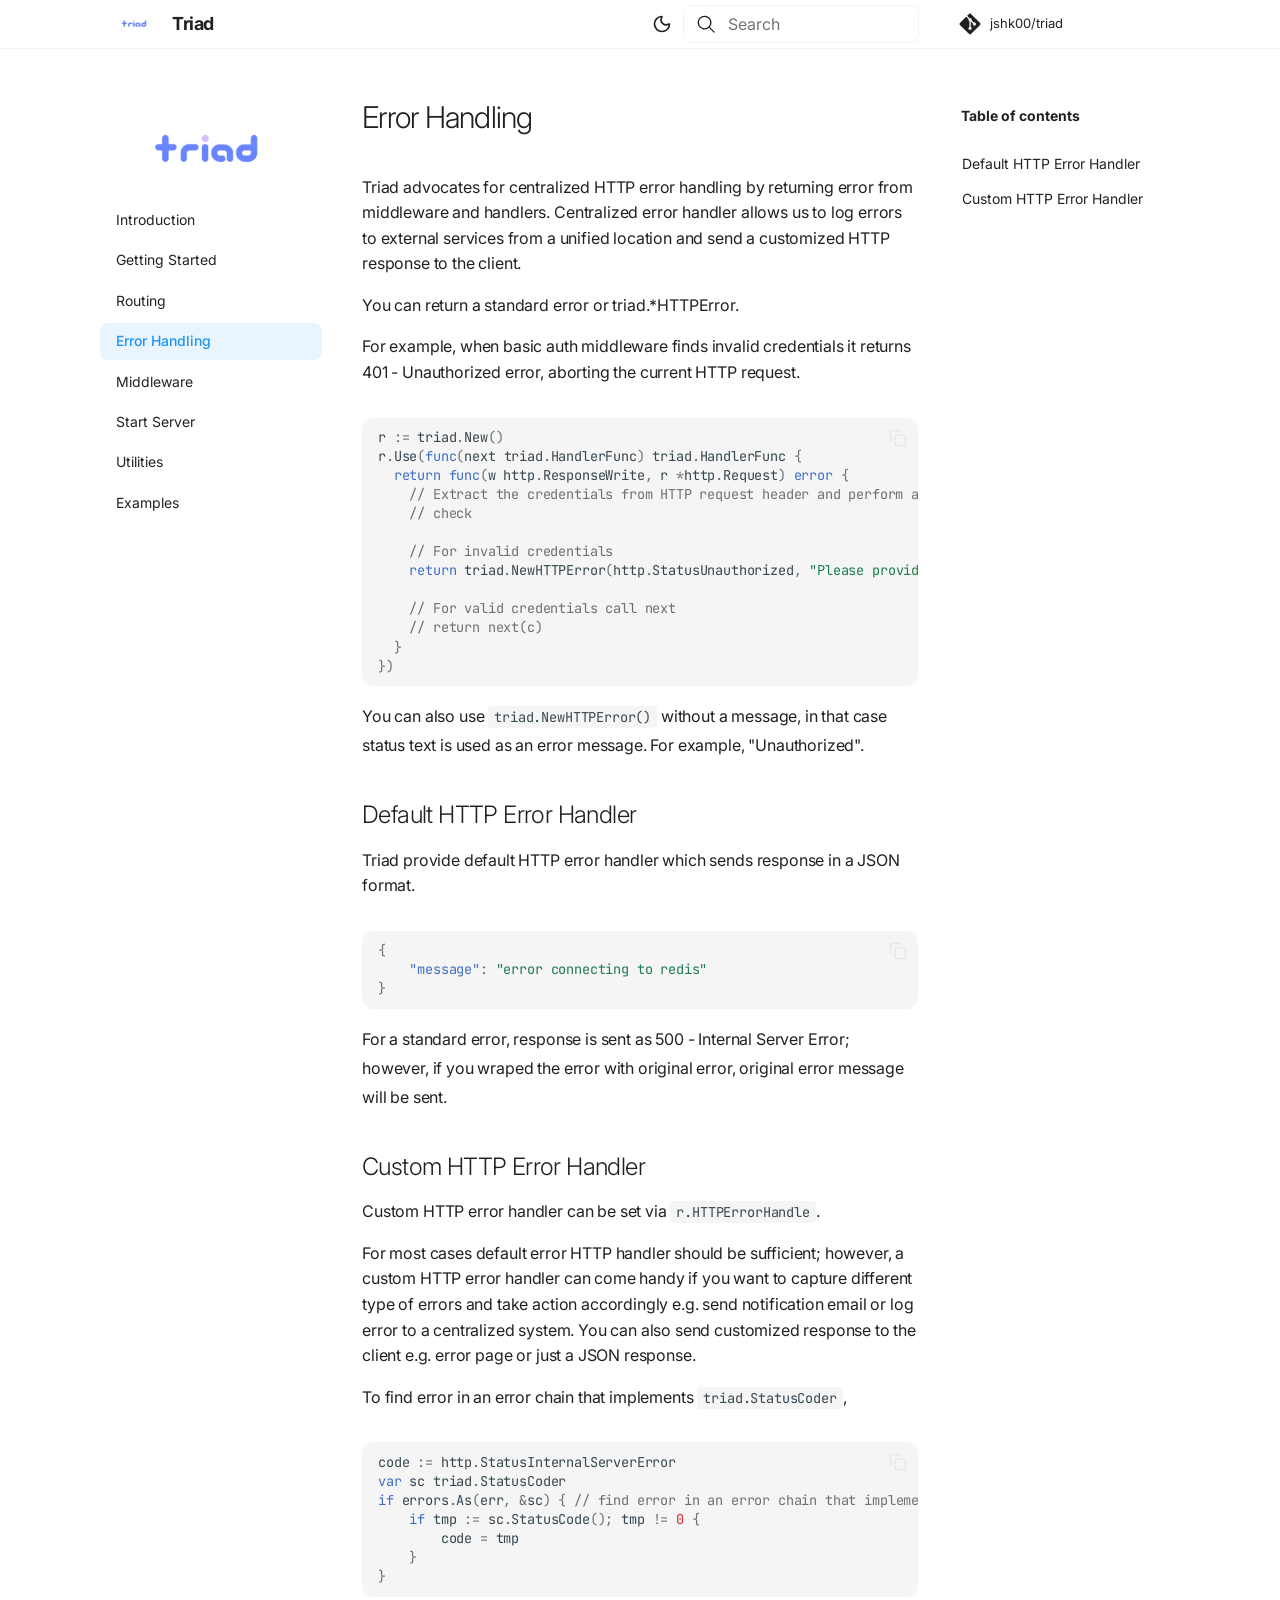
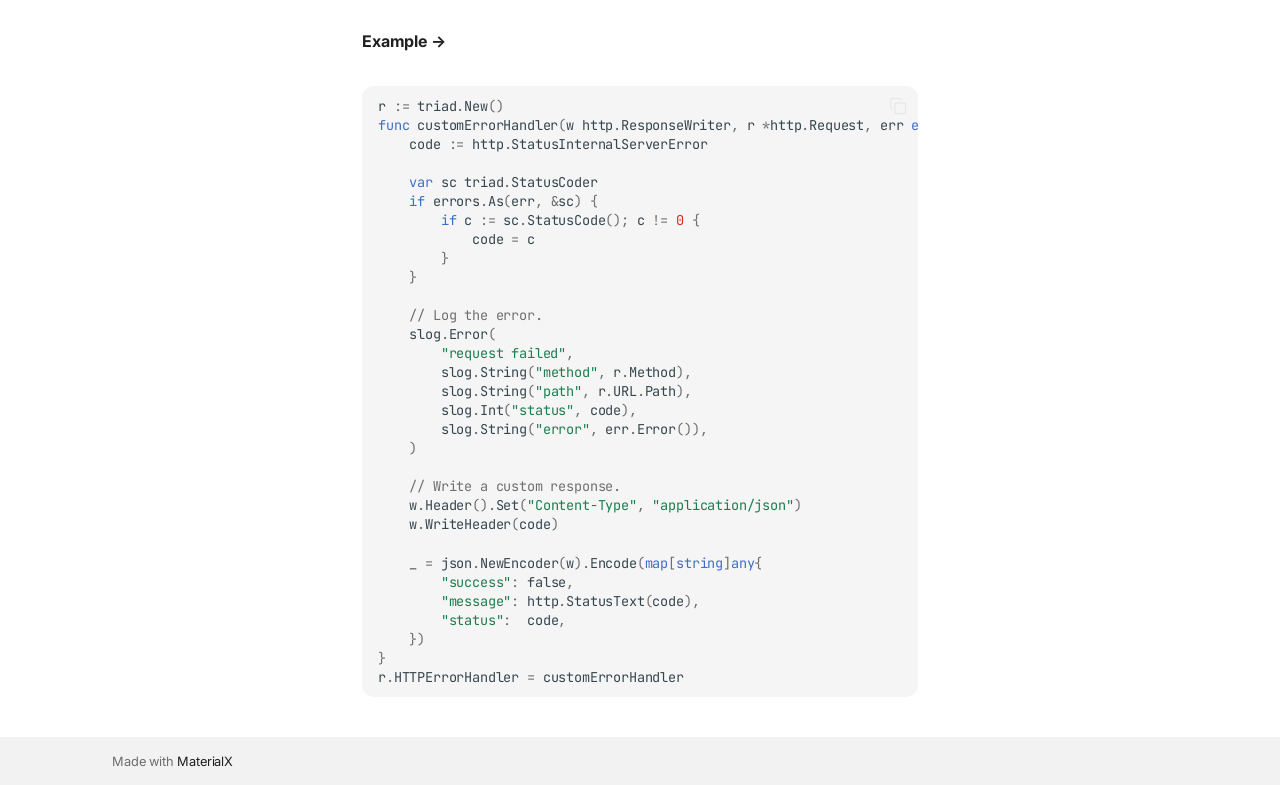
==== commit 744cbba9: "Deployed 118ed70 with ProperDocs version: 1.6.7" ====
--- a/error-handling/index.html
+++ b/error-handling/index.html
@@ -10,10 +10,10 @@
         <link rel="canonical" href="https://jshk00.github.io/triad/error-handling/">
       
       
-        <link rel="prev" href="../middlewares/">
-      
-      
-        <link rel="next" href="../utilities/">
+        <link rel="prev" href="../routing/">
+      
+      
+        <link rel="next" href="../middlewares/">
       
       
         
@@ -31,7 +31,7 @@
     
     
       
-        <title>Error handling - Triad</title>
+        <title>Error Handling - Triad</title>
       
     
     
@@ -148,8 +148,8 @@
         
         
         <link rel="preconnect" href="https://fonts.gstatic.com" crossorigin="">
-        <link rel="stylesheet" href="https://fonts.googleapis.com/css?family=Roboto:300,300i,400,400i,700,700i%7CJetBrains+Mono:400,400i,700,700i&amp;display=fallback">
-        <style>:root{--md-text-font:"Roboto";--md-code-font:"JetBrains Mono"}</style>
+        <link rel="stylesheet" href="https://fonts.googleapis.com/css?family=Inter:300,300i,400,400i,700,700i%7CJetBrains+Mono:400,400i,700,700i&amp;display=fallback">
+        <style>:root{--md-text-font:"Inter";--md-code-font:"JetBrains Mono"}</style>
       
     
     
@@ -187,6 +187,11 @@
     <label class="md-overlay" for="__drawer"></label>
     <label class="md-overlay" for="__toc"></label>
     <div data-md-component="skip">
+      
+        
+        <a href="#default-http-error-handler" class="md-skip">
+          Skip to content
+        </a>
       
     </div>
     <div data-md-component="announce">
@@ -219,7 +224,7 @@
         <div class="md-header__topic" data-md-component="header-topic">
           <span class="md-ellipsis">
             
-              Error handling
+              Error Handling
             
           </span>
         </div>
@@ -442,6 +447,98 @@
       
   
   
+    
+  
+  
+  
+    <li class="md-nav__item md-nav__item--active">
+      
+      <input class="md-nav__toggle md-toggle" type="checkbox" id="__toc">
+      
+      
+      
+        <label class="md-nav__link md-nav__link--active" for="__toc">
+          
+  
+  
+  <span class="md-ellipsis">
+    
+  
+    Error Handling
+  
+
+    
+  </span>
+  
+  
+
+          <span class="md-nav__icon md-icon"></span>
+        </label>
+      
+      <a href="./" class="md-nav__link md-nav__link--active">
+        
+  
+  
+  <span class="md-ellipsis">
+    
+  
+    Error Handling
+  
+
+    
+  </span>
+  
+  
+
+      </a>
+      
+        
+
+<nav class="md-nav md-nav--secondary" aria-label="Table of contents">
+  
+  
+  
+  
+    <label class="md-nav__title" for="__toc">
+      <span class="md-nav__icon md-icon"></span>
+      Table of contents
+    </label>
+    <ul class="md-nav__list" data-md-component="toc">
+      
+        <li class="md-nav__item">
+  <a href="#default-http-error-handler" class="md-nav__link">
+    <span class="md-ellipsis">
+      
+        Default HTTP Error Handler
+      
+    </span>
+  </a>
+  
+</li>
+      
+        <li class="md-nav__item">
+  <a href="#custom-http-error-handler" class="md-nav__link">
+    <span class="md-ellipsis">
+      
+        Custom HTTP Error Handler
+      
+    </span>
+  </a>
+  
+</li>
+      
+    </ul>
+  
+</nav>
+      
+    </li>
+  
+
+    
+      
+      
+  
+  
   
   
     <li class="md-nav__item">
@@ -469,24 +566,17 @@
       
   
   
-    
-  
-  
-  
-    <li class="md-nav__item md-nav__item--active">
-      
-      <input class="md-nav__toggle md-toggle" type="checkbox" id="__toc">
-      
-      
-      
-      <a href="./" class="md-nav__link md-nav__link--active">
+  
+  
+    <li class="md-nav__item">
+      <a href="../start-server/" class="md-nav__link">
         
   
   
   <span class="md-ellipsis">
     
   
-    Error handling
+    Start Server
   
 
     
@@ -495,7 +585,6 @@
   
 
       </a>
-      
     </li>
   
 
@@ -572,6 +661,36 @@
   
   
   
+    <label class="md-nav__title" for="__toc">
+      <span class="md-nav__icon md-icon"></span>
+      Table of contents
+    </label>
+    <ul class="md-nav__list" data-md-component="toc">
+      
+        <li class="md-nav__item">
+  <a href="#default-http-error-handler" class="md-nav__link">
+    <span class="md-ellipsis">
+      
+        Default HTTP Error Handler
+      
+    </span>
+  </a>
+  
+</li>
+      
+        <li class="md-nav__item">
+  <a href="#custom-http-error-handler" class="md-nav__link">
+    <span class="md-ellipsis">
+      
+        Custom HTTP Error Handler
+      
+    </span>
+  </a>
+  
+</li>
+      
+    </ul>
+  
 </nav>
                   </div>
                 </div>
@@ -596,9 +715,78 @@
   
 
 
-  <h1>Error handling</h1>
-
-
+  <h1>Error Handling</h1>
+
+<p>Triad advocates for centralized HTTP error handling by returning error from middleware and handlers. Centralized error handler allows us to log errors to external services from a unified location and send a customized HTTP response to the client.</p>
+<p>You can return a standard error or triad.*HTTPError.</p>
+<p>For example, when basic auth middleware finds invalid credentials it returns 401 - Unauthorized error, aborting the current HTTP request.
+</p><div class="language-go highlight"><pre><span></span><code><span id="__span-0-1"><a id="__codelineno-0-1" name="__codelineno-0-1" href="#__codelineno-0-1"></a><span class="nx">r</span><span class="w"> </span><span class="o">:=</span><span class="w"> </span><span class="nx">triad</span><span class="p">.</span><span class="nx">New</span><span class="p">()</span>
+</span><span id="__span-0-2"><a id="__codelineno-0-2" name="__codelineno-0-2" href="#__codelineno-0-2"></a><span class="nx">r</span><span class="p">.</span><span class="nx">Use</span><span class="p">(</span><span class="kd">func</span><span class="p">(</span><span class="nx">next</span><span class="w"> </span><span class="nx">triad</span><span class="p">.</span><span class="nx">HandlerFunc</span><span class="p">)</span><span class="w"> </span><span class="nx">triad</span><span class="p">.</span><span class="nx">HandlerFunc</span><span class="w"> </span><span class="p">{</span>
+</span><span id="__span-0-3"><a id="__codelineno-0-3" name="__codelineno-0-3" href="#__codelineno-0-3"></a><span class="w">  </span><span class="k">return</span><span class="w"> </span><span class="kd">func</span><span class="p">(</span><span class="nx">w</span><span class="w"> </span><span class="nx">http</span><span class="p">.</span><span class="nx">ResponseWrite</span><span class="p">,</span><span class="w"> </span><span class="nx">r</span><span class="w"> </span><span class="o">*</span><span class="nx">http</span><span class="p">.</span><span class="nx">Request</span><span class="p">)</span><span class="w"> </span><span class="kt">error</span><span class="w"> </span><span class="p">{</span>
+</span><span id="__span-0-4"><a id="__codelineno-0-4" name="__codelineno-0-4" href="#__codelineno-0-4"></a><span class="w">    </span><span class="c1">// Extract the credentials from HTTP request header and perform a security</span>
+</span><span id="__span-0-5"><a id="__codelineno-0-5" name="__codelineno-0-5" href="#__codelineno-0-5"></a><span class="w">    </span><span class="c1">// check</span>
+</span><span id="__span-0-6"><a id="__codelineno-0-6" name="__codelineno-0-6" href="#__codelineno-0-6"></a>
+</span><span id="__span-0-7"><a id="__codelineno-0-7" name="__codelineno-0-7" href="#__codelineno-0-7"></a><span class="w">    </span><span class="c1">// For invalid credentials</span>
+</span><span id="__span-0-8"><a id="__codelineno-0-8" name="__codelineno-0-8" href="#__codelineno-0-8"></a><span class="w">    </span><span class="k">return</span><span class="w"> </span><span class="nx">triad</span><span class="p">.</span><span class="nx">NewHTTPError</span><span class="p">(</span><span class="nx">http</span><span class="p">.</span><span class="nx">StatusUnauthorized</span><span class="p">,</span><span class="w"> </span><span class="s">"Please provide valid credentials"</span><span class="p">)</span>
+</span><span id="__span-0-9"><a id="__codelineno-0-9" name="__codelineno-0-9" href="#__codelineno-0-9"></a>
+</span><span id="__span-0-10"><a id="__codelineno-0-10" name="__codelineno-0-10" href="#__codelineno-0-10"></a><span class="w">    </span><span class="c1">// For valid credentials call next</span>
+</span><span id="__span-0-11"><a id="__codelineno-0-11" name="__codelineno-0-11" href="#__codelineno-0-11"></a><span class="w">    </span><span class="c1">// return next(c)</span>
+</span><span id="__span-0-12"><a id="__codelineno-0-12" name="__codelineno-0-12" href="#__codelineno-0-12"></a><span class="w">  </span><span class="p">}</span>
+</span><span id="__span-0-13"><a id="__codelineno-0-13" name="__codelineno-0-13" href="#__codelineno-0-13"></a><span class="p">})</span>
+</span></code></pre></div>
+You can also use <code>triad.NewHTTPError()</code> without a message, in that case status text is used as an error message. For example, "Unauthorized".<p></p>
+<h2 id="default-http-error-handler">Default HTTP Error Handler</h2>
+<p>Triad provide default HTTP error handler which sends response in a JSON format.
+</p><div class="language-json highlight"><pre><span></span><code><span id="__span-1-1"><a id="__codelineno-1-1" name="__codelineno-1-1" href="#__codelineno-1-1"></a><span class="p">{</span>
+</span><span id="__span-1-2"><a id="__codelineno-1-2" name="__codelineno-1-2" href="#__codelineno-1-2"></a><span class="w">    </span><span class="nt">"message"</span><span class="p">:</span><span class="w"> </span><span class="s2">"error connecting to redis"</span>
+</span><span id="__span-1-3"><a id="__codelineno-1-3" name="__codelineno-1-3" href="#__codelineno-1-3"></a><span class="p">}</span>
+</span></code></pre></div>
+For a standard error, response is sent as 500 - Internal Server Error; however, if you wraped the error with original error, original error message will be sent. <p></p>
+<h2 id="custom-http-error-handler">Custom HTTP Error Handler</h2>
+<p>Custom HTTP error handler can be set via <code>r.HTTPErrorHandle</code>.</p>
+<p>For most cases default error HTTP handler should be sufficient; however, a custom HTTP error handler can come handy if you want to capture different type of errors and take action accordingly e.g. send notification email or log error to a centralized system. You can also send customized response to the client e.g. error page or just a JSON response.</p>
+<p>To find error in an error chain that implements <code>triad.StatusCoder</code>,
+</p><div class="language-go highlight"><pre><span></span><code><span id="__span-2-1"><a id="__codelineno-2-1" name="__codelineno-2-1" href="#__codelineno-2-1"></a><span class="nx">code</span><span class="w"> </span><span class="o">:=</span><span class="w"> </span><span class="nx">http</span><span class="p">.</span><span class="nx">StatusInternalServerError</span>
+</span><span id="__span-2-2"><a id="__codelineno-2-2" name="__codelineno-2-2" href="#__codelineno-2-2"></a><span class="kd">var</span><span class="w"> </span><span class="nx">sc</span><span class="w"> </span><span class="nx">triad</span><span class="p">.</span><span class="nx">StatusCoder</span>
+</span><span id="__span-2-3"><a id="__codelineno-2-3" name="__codelineno-2-3" href="#__codelineno-2-3"></a><span class="k">if</span><span class="w"> </span><span class="nx">errors</span><span class="p">.</span><span class="nx">As</span><span class="p">(</span><span class="nx">err</span><span class="p">,</span><span class="w"> </span><span class="o">&amp;</span><span class="nx">sc</span><span class="p">)</span><span class="w"> </span><span class="p">{</span><span class="w"> </span><span class="c1">// find error in an error chain that implements StatusCoder</span>
+</span><span id="__span-2-4"><a id="__codelineno-2-4" name="__codelineno-2-4" href="#__codelineno-2-4"></a><span class="w">    </span><span class="k">if</span><span class="w"> </span><span class="nx">tmp</span><span class="w"> </span><span class="o">:=</span><span class="w"> </span><span class="nx">sc</span><span class="p">.</span><span class="nx">StatusCode</span><span class="p">();</span><span class="w"> </span><span class="nx">tmp</span><span class="w"> </span><span class="o">!=</span><span class="w"> </span><span class="mi">0</span><span class="w"> </span><span class="p">{</span>
+</span><span id="__span-2-5"><a id="__codelineno-2-5" name="__codelineno-2-5" href="#__codelineno-2-5"></a><span class="w">        </span><span class="nx">code</span><span class="w"> </span><span class="p">=</span><span class="w"> </span><span class="nx">tmp</span>
+</span><span id="__span-2-6"><a id="__codelineno-2-6" name="__codelineno-2-6" href="#__codelineno-2-6"></a><span class="w">    </span><span class="p">}</span>
+</span><span id="__span-2-7"><a id="__codelineno-2-7" name="__codelineno-2-7" href="#__codelineno-2-7"></a><span class="p">}</span>
+</span></code></pre></div><p></p>
+<p><strong>Example →</strong>
+</p><div class="language-go highlight"><pre><span></span><code><span id="__span-3-1"><a id="__codelineno-3-1" name="__codelineno-3-1" href="#__codelineno-3-1"></a><span class="nx">r</span><span class="w"> </span><span class="o">:=</span><span class="w"> </span><span class="nx">triad</span><span class="p">.</span><span class="nx">New</span><span class="p">()</span>
+</span><span id="__span-3-2"><a id="__codelineno-3-2" name="__codelineno-3-2" href="#__codelineno-3-2"></a><span class="kd">func</span><span class="w"> </span><span class="nx">customErrorHandler</span><span class="p">(</span><span class="nx">w</span><span class="w"> </span><span class="nx">http</span><span class="p">.</span><span class="nx">ResponseWriter</span><span class="p">,</span><span class="w"> </span><span class="nx">r</span><span class="w"> </span><span class="o">*</span><span class="nx">http</span><span class="p">.</span><span class="nx">Request</span><span class="p">,</span><span class="w"> </span><span class="nx">err</span><span class="w"> </span><span class="kt">error</span><span class="p">)</span><span class="w"> </span><span class="p">{</span>
+</span><span id="__span-3-3"><a id="__codelineno-3-3" name="__codelineno-3-3" href="#__codelineno-3-3"></a><span class="w">    </span><span class="nx">code</span><span class="w"> </span><span class="o">:=</span><span class="w"> </span><span class="nx">http</span><span class="p">.</span><span class="nx">StatusInternalServerError</span>
+</span><span id="__span-3-4"><a id="__codelineno-3-4" name="__codelineno-3-4" href="#__codelineno-3-4"></a>
+</span><span id="__span-3-5"><a id="__codelineno-3-5" name="__codelineno-3-5" href="#__codelineno-3-5"></a><span class="w">    </span><span class="kd">var</span><span class="w"> </span><span class="nx">sc</span><span class="w"> </span><span class="nx">triad</span><span class="p">.</span><span class="nx">StatusCoder</span>
+</span><span id="__span-3-6"><a id="__codelineno-3-6" name="__codelineno-3-6" href="#__codelineno-3-6"></a><span class="w">    </span><span class="k">if</span><span class="w"> </span><span class="nx">errors</span><span class="p">.</span><span class="nx">As</span><span class="p">(</span><span class="nx">err</span><span class="p">,</span><span class="w"> </span><span class="o">&amp;</span><span class="nx">sc</span><span class="p">)</span><span class="w"> </span><span class="p">{</span>
+</span><span id="__span-3-7"><a id="__codelineno-3-7" name="__codelineno-3-7" href="#__codelineno-3-7"></a><span class="w">        </span><span class="k">if</span><span class="w"> </span><span class="nx">c</span><span class="w"> </span><span class="o">:=</span><span class="w"> </span><span class="nx">sc</span><span class="p">.</span><span class="nx">StatusCode</span><span class="p">();</span><span class="w"> </span><span class="nx">c</span><span class="w"> </span><span class="o">!=</span><span class="w"> </span><span class="mi">0</span><span class="w"> </span><span class="p">{</span>
+</span><span id="__span-3-8"><a id="__codelineno-3-8" name="__codelineno-3-8" href="#__codelineno-3-8"></a><span class="w">            </span><span class="nx">code</span><span class="w"> </span><span class="p">=</span><span class="w"> </span><span class="nx">c</span>
+</span><span id="__span-3-9"><a id="__codelineno-3-9" name="__codelineno-3-9" href="#__codelineno-3-9"></a><span class="w">        </span><span class="p">}</span>
+</span><span id="__span-3-10"><a id="__codelineno-3-10" name="__codelineno-3-10" href="#__codelineno-3-10"></a><span class="w">    </span><span class="p">}</span>
+</span><span id="__span-3-11"><a id="__codelineno-3-11" name="__codelineno-3-11" href="#__codelineno-3-11"></a>
+</span><span id="__span-3-12"><a id="__codelineno-3-12" name="__codelineno-3-12" href="#__codelineno-3-12"></a><span class="w">    </span><span class="c1">// Log the error.</span>
+</span><span id="__span-3-13"><a id="__codelineno-3-13" name="__codelineno-3-13" href="#__codelineno-3-13"></a><span class="w">    </span><span class="nx">slog</span><span class="p">.</span><span class="nx">Error</span><span class="p">(</span>
+</span><span id="__span-3-14"><a id="__codelineno-3-14" name="__codelineno-3-14" href="#__codelineno-3-14"></a><span class="w">        </span><span class="s">"request failed"</span><span class="p">,</span>
+</span><span id="__span-3-15"><a id="__codelineno-3-15" name="__codelineno-3-15" href="#__codelineno-3-15"></a><span class="w">        </span><span class="nx">slog</span><span class="p">.</span><span class="nx">String</span><span class="p">(</span><span class="s">"method"</span><span class="p">,</span><span class="w"> </span><span class="nx">r</span><span class="p">.</span><span class="nx">Method</span><span class="p">),</span>
+</span><span id="__span-3-16"><a id="__codelineno-3-16" name="__codelineno-3-16" href="#__codelineno-3-16"></a><span class="w">        </span><span class="nx">slog</span><span class="p">.</span><span class="nx">String</span><span class="p">(</span><span class="s">"path"</span><span class="p">,</span><span class="w"> </span><span class="nx">r</span><span class="p">.</span><span class="nx">URL</span><span class="p">.</span><span class="nx">Path</span><span class="p">),</span>
+</span><span id="__span-3-17"><a id="__codelineno-3-17" name="__codelineno-3-17" href="#__codelineno-3-17"></a><span class="w">        </span><span class="nx">slog</span><span class="p">.</span><span class="nx">Int</span><span class="p">(</span><span class="s">"status"</span><span class="p">,</span><span class="w"> </span><span class="nx">code</span><span class="p">),</span>
+</span><span id="__span-3-18"><a id="__codelineno-3-18" name="__codelineno-3-18" href="#__codelineno-3-18"></a><span class="w">        </span><span class="nx">slog</span><span class="p">.</span><span class="nx">String</span><span class="p">(</span><span class="s">"error"</span><span class="p">,</span><span class="w"> </span><span class="nx">err</span><span class="p">.</span><span class="nx">Error</span><span class="p">()),</span>
+</span><span id="__span-3-19"><a id="__codelineno-3-19" name="__codelineno-3-19" href="#__codelineno-3-19"></a><span class="w">    </span><span class="p">)</span>
+</span><span id="__span-3-20"><a id="__codelineno-3-20" name="__codelineno-3-20" href="#__codelineno-3-20"></a>
+</span><span id="__span-3-21"><a id="__codelineno-3-21" name="__codelineno-3-21" href="#__codelineno-3-21"></a><span class="w">    </span><span class="c1">// Write a custom response.</span>
+</span><span id="__span-3-22"><a id="__codelineno-3-22" name="__codelineno-3-22" href="#__codelineno-3-22"></a><span class="w">    </span><span class="nx">w</span><span class="p">.</span><span class="nx">Header</span><span class="p">().</span><span class="nx">Set</span><span class="p">(</span><span class="s">"Content-Type"</span><span class="p">,</span><span class="w"> </span><span class="s">"application/json"</span><span class="p">)</span>
+</span><span id="__span-3-23"><a id="__codelineno-3-23" name="__codelineno-3-23" href="#__codelineno-3-23"></a><span class="w">    </span><span class="nx">w</span><span class="p">.</span><span class="nx">WriteHeader</span><span class="p">(</span><span class="nx">code</span><span class="p">)</span>
+</span><span id="__span-3-24"><a id="__codelineno-3-24" name="__codelineno-3-24" href="#__codelineno-3-24"></a>
+</span><span id="__span-3-25"><a id="__codelineno-3-25" name="__codelineno-3-25" href="#__codelineno-3-25"></a><span class="w">    </span><span class="nx">_</span><span class="w"> </span><span class="p">=</span><span class="w"> </span><span class="nx">json</span><span class="p">.</span><span class="nx">NewEncoder</span><span class="p">(</span><span class="nx">w</span><span class="p">).</span><span class="nx">Encode</span><span class="p">(</span><span class="kd">map</span><span class="p">[</span><span class="kt">string</span><span class="p">]</span><span class="kt">any</span><span class="p">{</span>
+</span><span id="__span-3-26"><a id="__codelineno-3-26" name="__codelineno-3-26" href="#__codelineno-3-26"></a><span class="w">        </span><span class="s">"success"</span><span class="p">:</span><span class="w"> </span><span class="kc">false</span><span class="p">,</span>
+</span><span id="__span-3-27"><a id="__codelineno-3-27" name="__codelineno-3-27" href="#__codelineno-3-27"></a><span class="w">        </span><span class="s">"message"</span><span class="p">:</span><span class="w"> </span><span class="nx">http</span><span class="p">.</span><span class="nx">StatusText</span><span class="p">(</span><span class="nx">code</span><span class="p">),</span>
+</span><span id="__span-3-28"><a id="__codelineno-3-28" name="__codelineno-3-28" href="#__codelineno-3-28"></a><span class="w">        </span><span class="s">"status"</span><span class="p">:</span><span class="w">  </span><span class="nx">code</span><span class="p">,</span>
+</span><span id="__span-3-29"><a id="__codelineno-3-29" name="__codelineno-3-29" href="#__codelineno-3-29"></a><span class="w">    </span><span class="p">})</span>
+</span><span id="__span-3-30"><a id="__codelineno-3-30" name="__codelineno-3-30" href="#__codelineno-3-30"></a><span class="p">}</span>
+</span><span id="__span-3-31"><a id="__codelineno-3-31" name="__codelineno-3-31" href="#__codelineno-3-31"></a><span class="nx">r</span><span class="p">.</span><span class="nx">HTTPErrorHandler</span><span class="w"> </span><span class="p">=</span><span class="w"> </span><span class="nx">customErrorHandler</span>
+</span></code></pre></div><p></p>
 
 
 
--- a/stylesheet/style.css
+++ b/stylesheet/style.css
@@ -28,3 +28,9 @@
 ol {
   line-height: 1.6;
 }
+
+.md-typeset pre,
+.md-typeset .highlight {
+  border-radius: 12px !important;
+  overflow: hidden;
+}
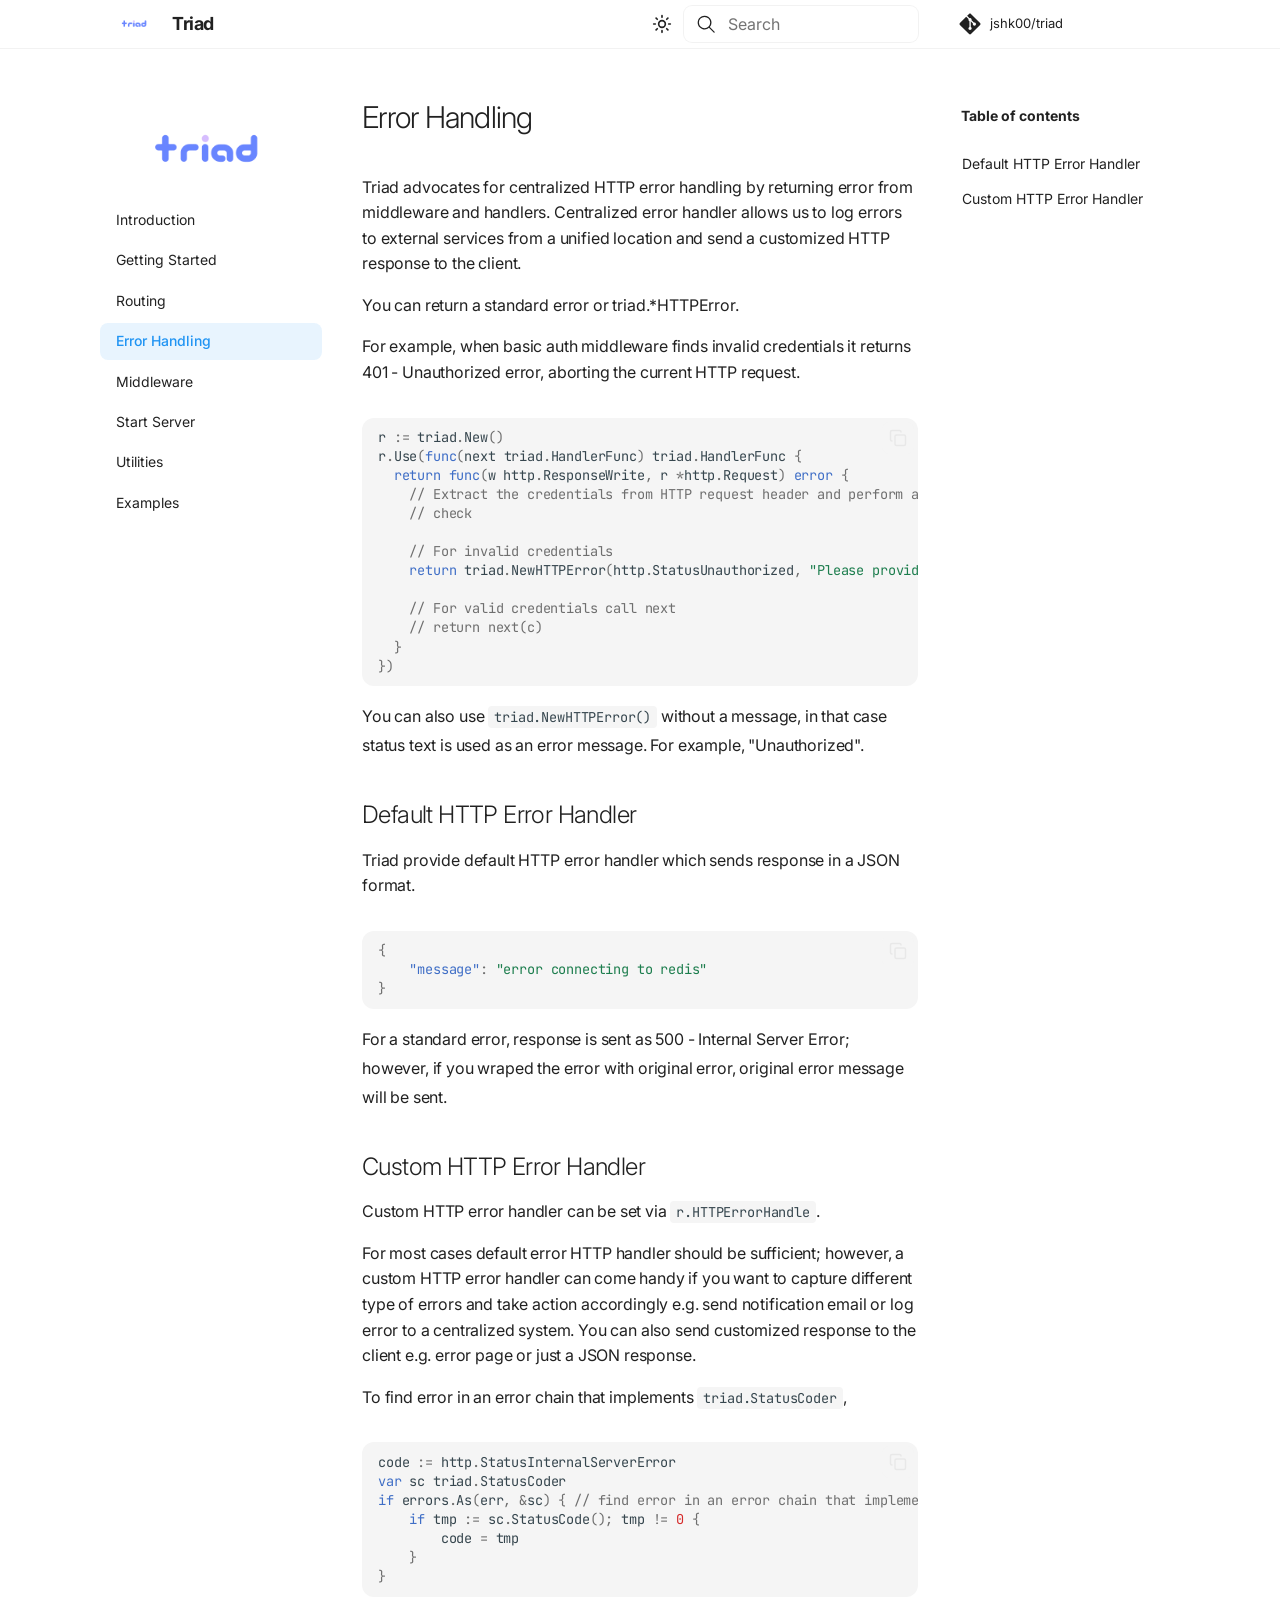
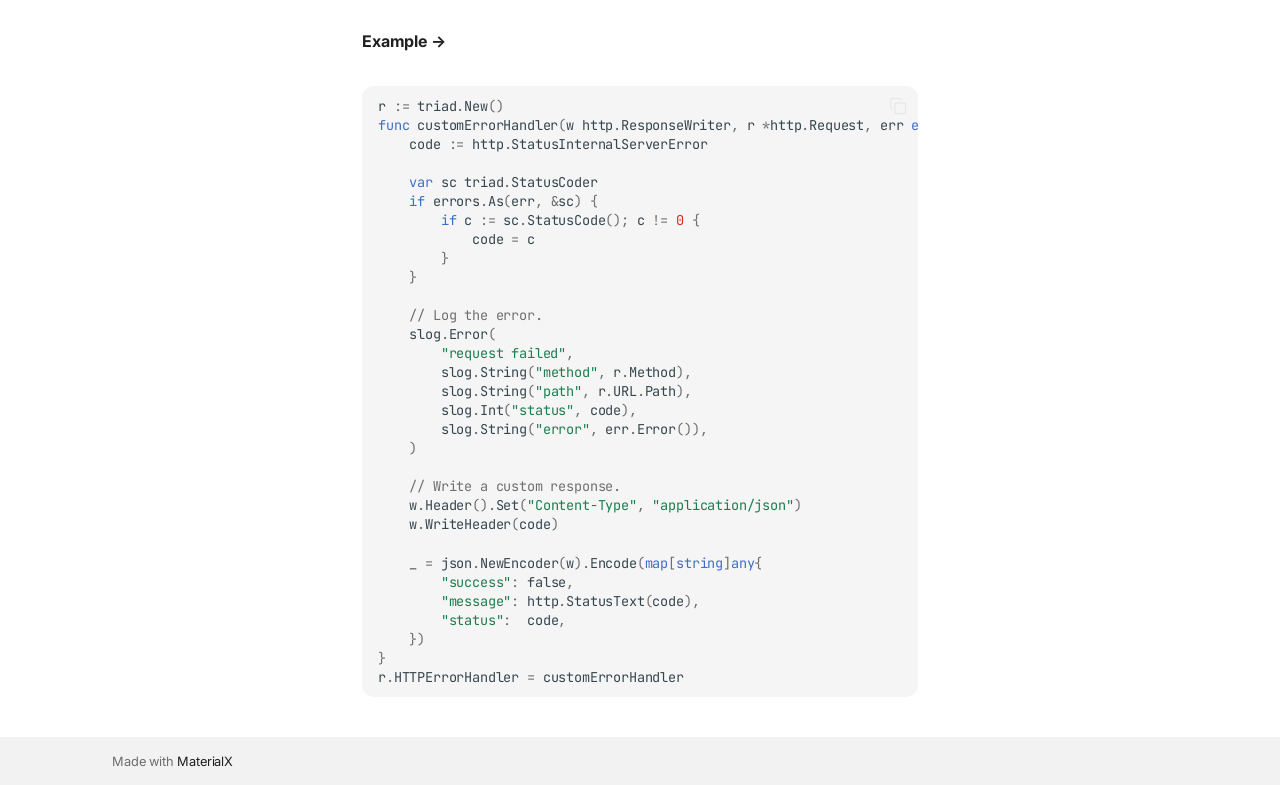
==== commit 7aa907dc: "Deployed 514633e with ProperDocs version: 1.6.7" ====
--- a/error-handling/index.html
+++ b/error-handling/index.html
@@ -240,17 +240,17 @@
     <input class="md-option" data-md-color-media="(prefers-color-scheme: light)" data-md-color-scheme="default" data-md-color-primary="blue" data-md-color-accent="light-blue" aria-label="Switch to dark mode" type="radio" name="__palette" id="__palette_0">
     
       <label class="md-header__button md-icon" title="Switch to dark mode" for="__palette_1" hidden="">
+        <svg xmlns="http://www.w3.org/2000/svg" fill="none" stroke="currentColor" stroke-linecap="round" stroke-linejoin="round" stroke-width="2" class="lucide lucide-sun" viewBox="0 0 24 24"><circle cx="12" cy="12" r="4"></circle><path d="M12 2v2M12 20v2M4.93 4.93l1.41 1.41M17.66 17.66l1.41 1.41M2 12h2M20 12h2M6.34 17.66l-1.41 1.41M19.07 4.93l-1.41 1.41"></path></svg>
+      </label>
+    
+  
+    
+    
+    
+    <input class="md-option" data-md-color-media="(prefers-color-scheme: dark)" data-md-color-scheme="slate" data-md-color-primary="cyan" data-md-color-accent="cyan" aria-label="Switch to light mode" type="radio" name="__palette" id="__palette_1">
+    
+      <label class="md-header__button md-icon" title="Switch to light mode" for="__palette_0" hidden="">
         <svg xmlns="http://www.w3.org/2000/svg" fill="none" stroke="currentColor" stroke-linecap="round" stroke-linejoin="round" stroke-width="2" class="lucide lucide-moon" viewBox="0 0 24 24"><path d="M20.985 12.486a9 9 0 1 1-9.473-9.472c.405-.022.617.46.402.803a6 6 0 0 0 8.268 8.268c.344-.215.825-.004.803.401"></path></svg>
-      </label>
-    
-  
-    
-    
-    
-    <input class="md-option" data-md-color-media="(prefers-color-scheme: dark)" data-md-color-scheme="slate" data-md-color-primary="cyan" data-md-color-accent="cyan" aria-label="Switch to system preference" type="radio" name="__palette" id="__palette_1">
-    
-      <label class="md-header__button md-icon" title="Switch to system preference" for="__palette_0" hidden="">
-        <svg xmlns="http://www.w3.org/2000/svg" fill="none" stroke="currentColor" stroke-linecap="round" stroke-linejoin="round" stroke-width="2" class="lucide lucide-sun" viewBox="0 0 24 24"><circle cx="12" cy="12" r="4"></circle><path d="M12 2v2M12 20v2M4.93 4.93l1.41 1.41M17.66 17.66l1.41 1.41M2 12h2M20 12h2M6.34 17.66l-1.41 1.41M19.07 4.93l-1.41 1.41"></path></svg>
       </label>
     
   
@@ -623,7 +623,7 @@
   
   
     <li class="md-nav__item">
-      <a href="../examples/" class="md-nav__link">
+      <a href="https://github.com/jshk00/triad/tree/main/_examples" class="md-nav__link">
         
   
   
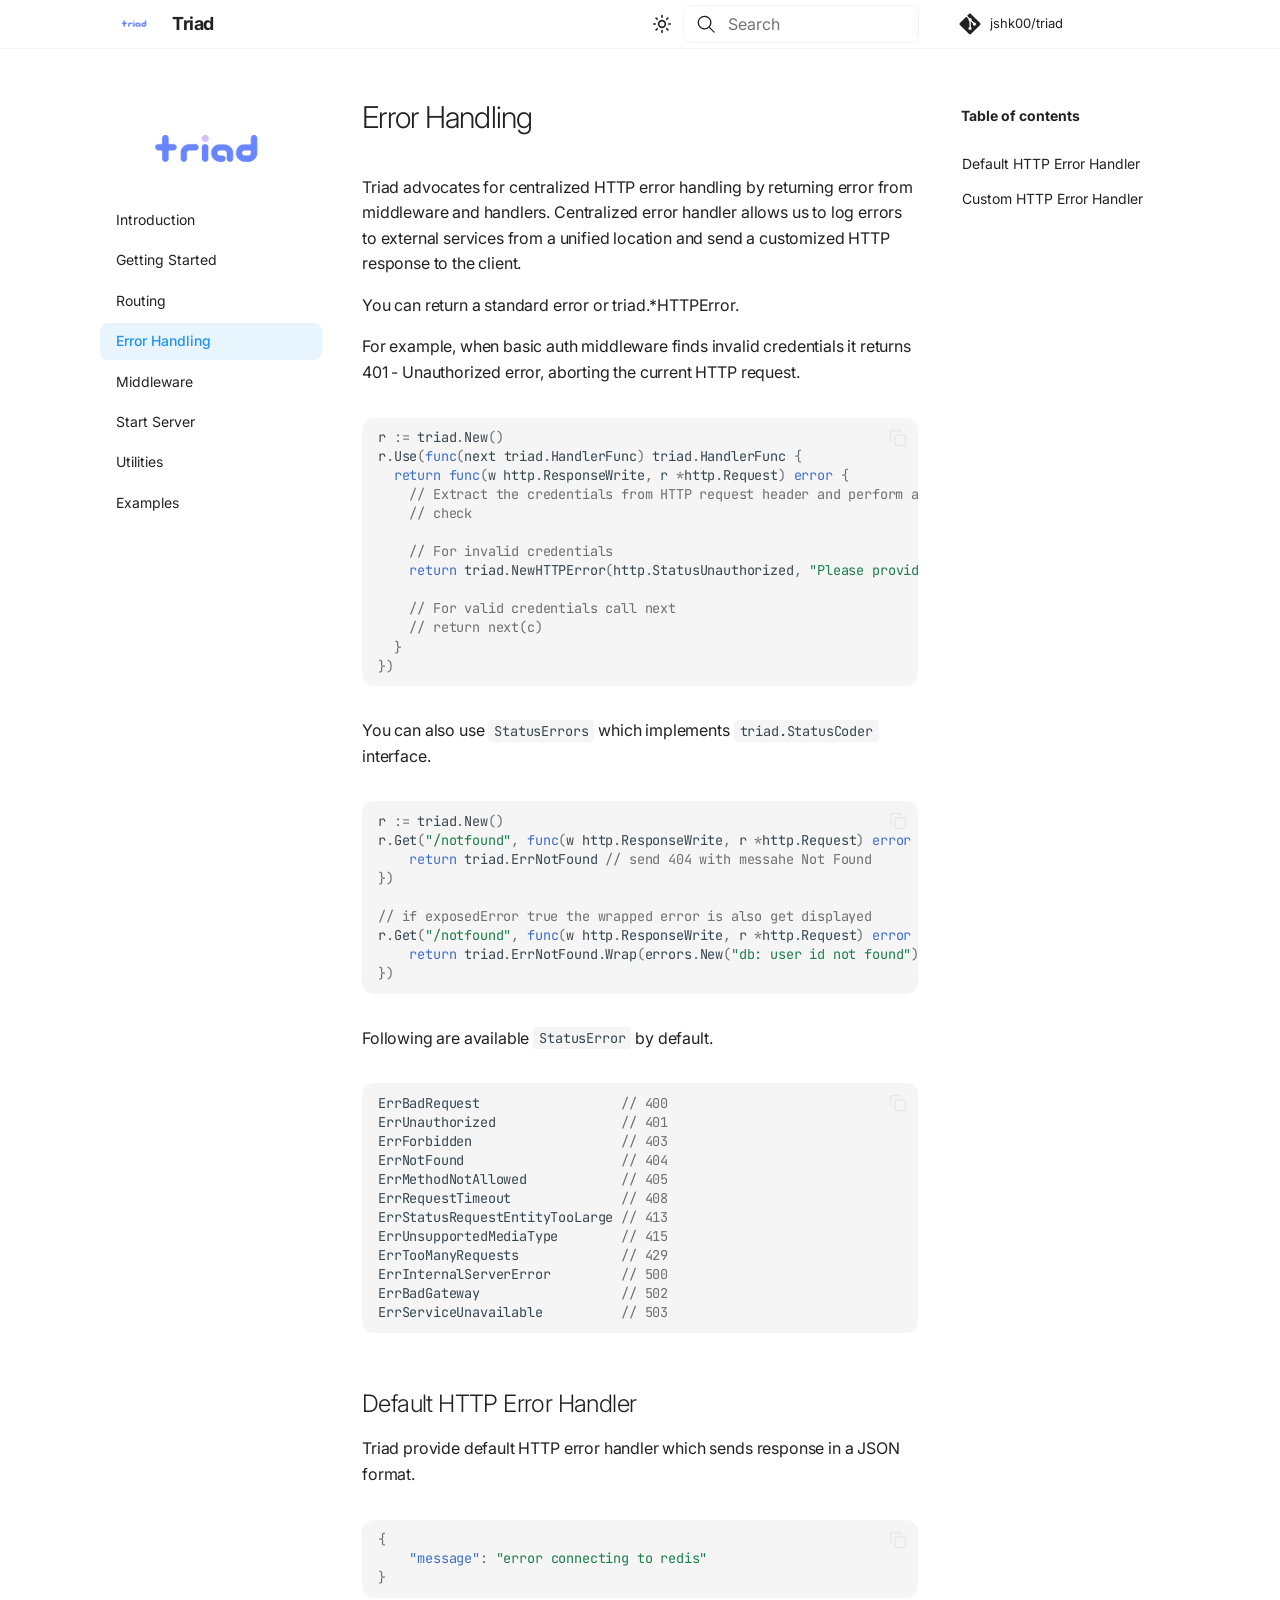
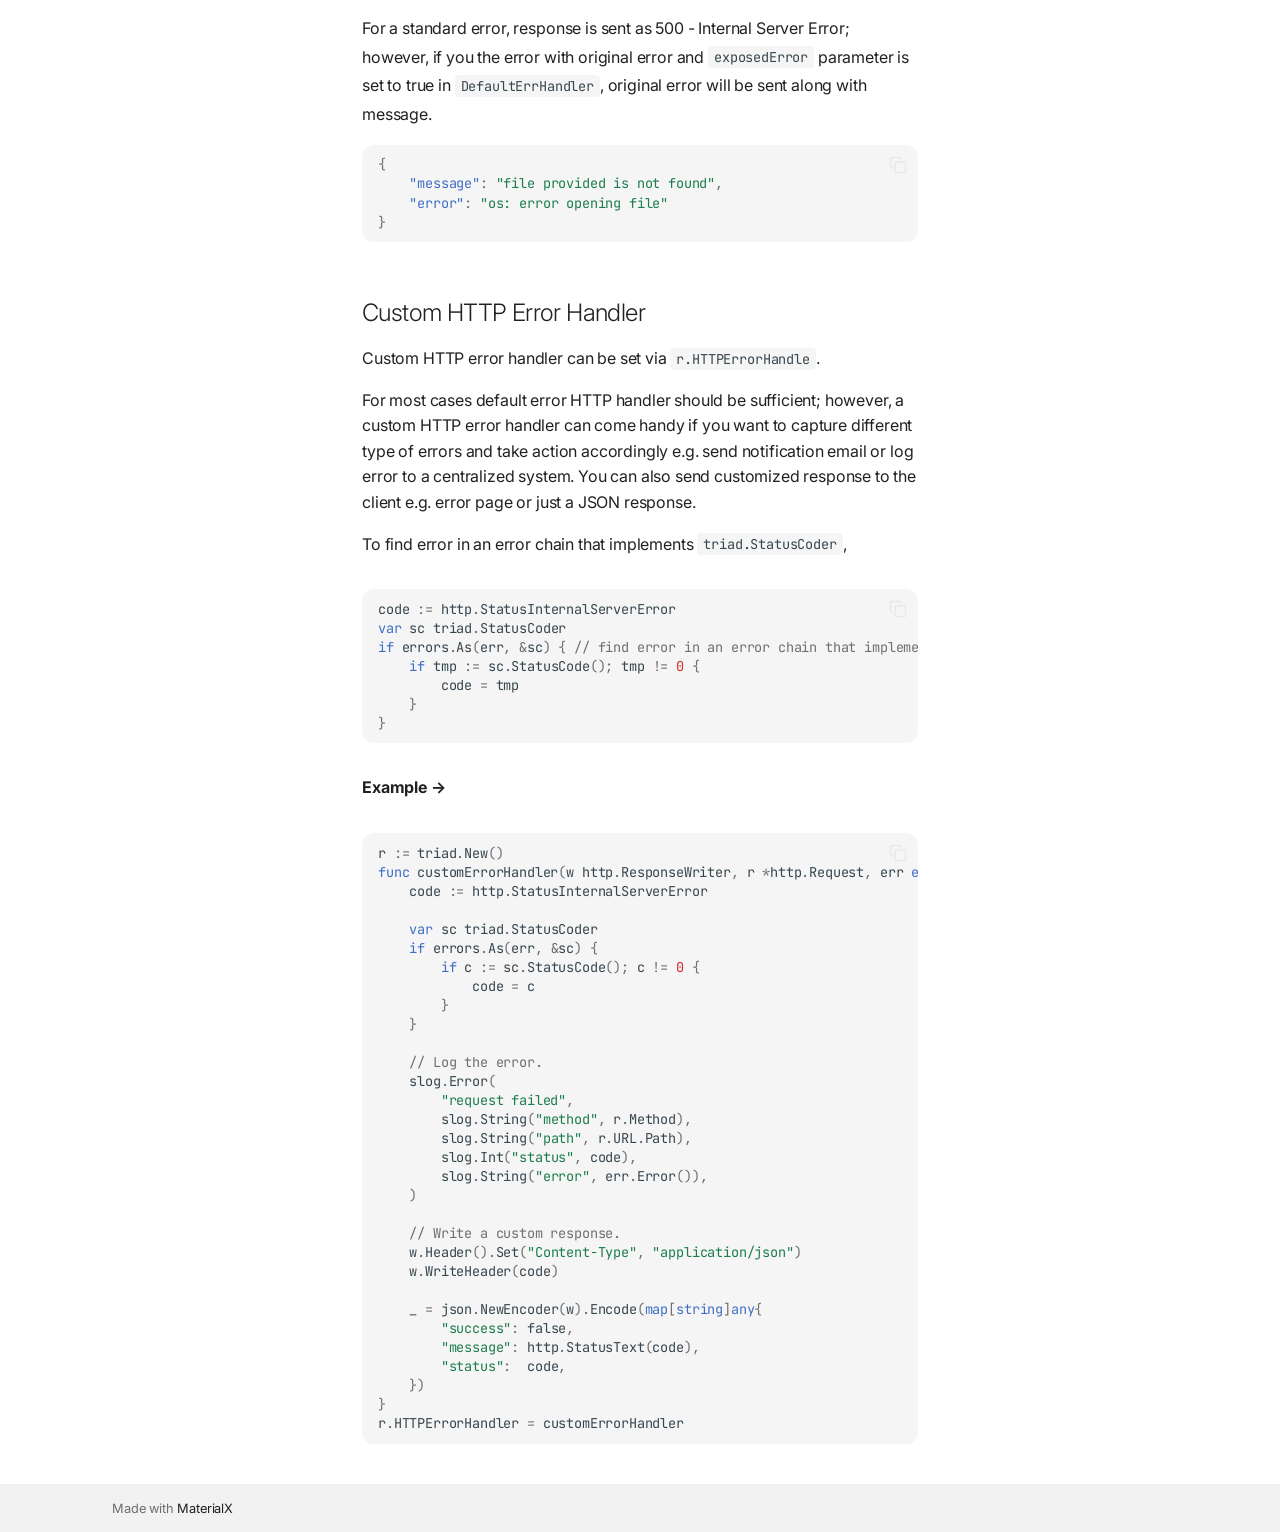
==== commit 7c3b3fd0: "Deployed edc62ad with ProperDocs version: 1.6.7" ====
--- a/error-handling/index.html
+++ b/error-handling/index.html
@@ -27,7 +27,7 @@
           <link rel="icon" href="../assets/triad.png">
         
       
-      <meta name="generator" content="mkdocs-ProperDocs 1.6.7, mkdocs-materialx-10.1.7">
+      <meta name="generator" content="mkdocs-ProperDocs 1.6.7, mkdocs-materialx-10.1.8">
     
     
       
@@ -35,7 +35,7 @@
       
     
     
-      <link rel="stylesheet" href="../assets/stylesheets/main.ad98c137.min.css">
+      <link rel="stylesheet" href="../assets/stylesheets/main.314bbef5.min.css">
       
         
         <link rel="stylesheet" href="../assets/stylesheets/palette.a45159b5.min.css">
@@ -733,59 +733,88 @@
 </span><span id="__span-0-11"><a id="__codelineno-0-11" name="__codelineno-0-11" href="#__codelineno-0-11"></a><span class="w">    </span><span class="c1">// return next(c)</span>
 </span><span id="__span-0-12"><a id="__codelineno-0-12" name="__codelineno-0-12" href="#__codelineno-0-12"></a><span class="w">  </span><span class="p">}</span>
 </span><span id="__span-0-13"><a id="__codelineno-0-13" name="__codelineno-0-13" href="#__codelineno-0-13"></a><span class="p">})</span>
-</span></code></pre></div>
-You can also use <code>triad.NewHTTPError()</code> without a message, in that case status text is used as an error message. For example, "Unauthorized".<p></p>
+</span></code></pre></div><p></p>
+<p>You can also use <code>StatusErrors</code> which implements <code>triad.StatusCoder</code> interface.
+</p><div class="language-go highlight"><pre><span></span><code><span id="__span-1-1"><a id="__codelineno-1-1" name="__codelineno-1-1" href="#__codelineno-1-1"></a><span class="nx">r</span><span class="w"> </span><span class="o">:=</span><span class="w"> </span><span class="nx">triad</span><span class="p">.</span><span class="nx">New</span><span class="p">()</span>
+</span><span id="__span-1-2"><a id="__codelineno-1-2" name="__codelineno-1-2" href="#__codelineno-1-2"></a><span class="nx">r</span><span class="p">.</span><span class="nx">Get</span><span class="p">(</span><span class="s">"/notfound"</span><span class="p">,</span><span class="w"> </span><span class="kd">func</span><span class="p">(</span><span class="nx">w</span><span class="w"> </span><span class="nx">http</span><span class="p">.</span><span class="nx">ResponseWrite</span><span class="p">,</span><span class="w"> </span><span class="nx">r</span><span class="w"> </span><span class="o">*</span><span class="nx">http</span><span class="p">.</span><span class="nx">Request</span><span class="p">)</span><span class="w"> </span><span class="kt">error</span><span class="w"> </span><span class="p">{</span>
+</span><span id="__span-1-3"><a id="__codelineno-1-3" name="__codelineno-1-3" href="#__codelineno-1-3"></a><span class="w">    </span><span class="k">return</span><span class="w"> </span><span class="nx">triad</span><span class="p">.</span><span class="nx">ErrNotFound</span><span class="w"> </span><span class="c1">// send 404 with messahe Not Found</span>
+</span><span id="__span-1-4"><a id="__codelineno-1-4" name="__codelineno-1-4" href="#__codelineno-1-4"></a><span class="p">})</span>
+</span><span id="__span-1-5"><a id="__codelineno-1-5" name="__codelineno-1-5" href="#__codelineno-1-5"></a>
+</span><span id="__span-1-6"><a id="__codelineno-1-6" name="__codelineno-1-6" href="#__codelineno-1-6"></a><span class="c1">// if exposedError true the wrapped error is also get displayed</span>
+</span><span id="__span-1-7"><a id="__codelineno-1-7" name="__codelineno-1-7" href="#__codelineno-1-7"></a><span class="nx">r</span><span class="p">.</span><span class="nx">Get</span><span class="p">(</span><span class="s">"/notfound"</span><span class="p">,</span><span class="w"> </span><span class="kd">func</span><span class="p">(</span><span class="nx">w</span><span class="w"> </span><span class="nx">http</span><span class="p">.</span><span class="nx">ResponseWrite</span><span class="p">,</span><span class="w"> </span><span class="nx">r</span><span class="w"> </span><span class="o">*</span><span class="nx">http</span><span class="p">.</span><span class="nx">Request</span><span class="p">)</span><span class="w"> </span><span class="kt">error</span><span class="w"> </span><span class="p">{</span>
+</span><span id="__span-1-8"><a id="__codelineno-1-8" name="__codelineno-1-8" href="#__codelineno-1-8"></a><span class="w">    </span><span class="k">return</span><span class="w"> </span><span class="nx">triad</span><span class="p">.</span><span class="nx">ErrNotFound</span><span class="p">.</span><span class="nx">Wrap</span><span class="p">(</span><span class="nx">errors</span><span class="p">.</span><span class="nx">New</span><span class="p">(</span><span class="s">"db: user id not found"</span><span class="p">))</span>
+</span><span id="__span-1-9"><a id="__codelineno-1-9" name="__codelineno-1-9" href="#__codelineno-1-9"></a><span class="p">})</span>
+</span></code></pre></div><p></p>
+<p>Following are available <code>StatusError</code> by default.
+</p><div class="language-go highlight"><pre><span></span><code><span id="__span-2-1"><a id="__codelineno-2-1" name="__codelineno-2-1" href="#__codelineno-2-1"></a><span class="nx">ErrBadRequest</span><span class="w">                  </span><span class="c1">// 400</span>
+</span><span id="__span-2-2"><a id="__codelineno-2-2" name="__codelineno-2-2" href="#__codelineno-2-2"></a><span class="nx">ErrUnauthorized</span><span class="w">                </span><span class="c1">// 401</span>
+</span><span id="__span-2-3"><a id="__codelineno-2-3" name="__codelineno-2-3" href="#__codelineno-2-3"></a><span class="nx">ErrForbidden</span><span class="w">                   </span><span class="c1">// 403</span>
+</span><span id="__span-2-4"><a id="__codelineno-2-4" name="__codelineno-2-4" href="#__codelineno-2-4"></a><span class="nx">ErrNotFound</span><span class="w">                    </span><span class="c1">// 404</span>
+</span><span id="__span-2-5"><a id="__codelineno-2-5" name="__codelineno-2-5" href="#__codelineno-2-5"></a><span class="nx">ErrMethodNotAllowed</span><span class="w">            </span><span class="c1">// 405</span>
+</span><span id="__span-2-6"><a id="__codelineno-2-6" name="__codelineno-2-6" href="#__codelineno-2-6"></a><span class="nx">ErrRequestTimeout</span><span class="w">              </span><span class="c1">// 408</span>
+</span><span id="__span-2-7"><a id="__codelineno-2-7" name="__codelineno-2-7" href="#__codelineno-2-7"></a><span class="nx">ErrStatusRequestEntityTooLarge</span><span class="w"> </span><span class="c1">// 413</span>
+</span><span id="__span-2-8"><a id="__codelineno-2-8" name="__codelineno-2-8" href="#__codelineno-2-8"></a><span class="nx">ErrUnsupportedMediaType</span><span class="w">        </span><span class="c1">// 415</span>
+</span><span id="__span-2-9"><a id="__codelineno-2-9" name="__codelineno-2-9" href="#__codelineno-2-9"></a><span class="nx">ErrTooManyRequests</span><span class="w">             </span><span class="c1">// 429</span>
+</span><span id="__span-2-10"><a id="__codelineno-2-10" name="__codelineno-2-10" href="#__codelineno-2-10"></a><span class="nx">ErrInternalServerError</span><span class="w">         </span><span class="c1">// 500</span>
+</span><span id="__span-2-11"><a id="__codelineno-2-11" name="__codelineno-2-11" href="#__codelineno-2-11"></a><span class="nx">ErrBadGateway</span><span class="w">                  </span><span class="c1">// 502</span>
+</span><span id="__span-2-12"><a id="__codelineno-2-12" name="__codelineno-2-12" href="#__codelineno-2-12"></a><span class="nx">ErrServiceUnavailable</span><span class="w">          </span><span class="c1">// 503</span>
+</span></code></pre></div><p></p>
 <h2 id="default-http-error-handler">Default HTTP Error Handler</h2>
 <p>Triad provide default HTTP error handler which sends response in a JSON format.
-</p><div class="language-json highlight"><pre><span></span><code><span id="__span-1-1"><a id="__codelineno-1-1" name="__codelineno-1-1" href="#__codelineno-1-1"></a><span class="p">{</span>
-</span><span id="__span-1-2"><a id="__codelineno-1-2" name="__codelineno-1-2" href="#__codelineno-1-2"></a><span class="w">    </span><span class="nt">"message"</span><span class="p">:</span><span class="w"> </span><span class="s2">"error connecting to redis"</span>
-</span><span id="__span-1-3"><a id="__codelineno-1-3" name="__codelineno-1-3" href="#__codelineno-1-3"></a><span class="p">}</span>
+</p><div class="language-json highlight"><pre><span></span><code><span id="__span-3-1"><a id="__codelineno-3-1" name="__codelineno-3-1" href="#__codelineno-3-1"></a><span class="p">{</span>
+</span><span id="__span-3-2"><a id="__codelineno-3-2" name="__codelineno-3-2" href="#__codelineno-3-2"></a><span class="w">    </span><span class="nt">"message"</span><span class="p">:</span><span class="w"> </span><span class="s2">"error connecting to redis"</span>
+</span><span id="__span-3-3"><a id="__codelineno-3-3" name="__codelineno-3-3" href="#__codelineno-3-3"></a><span class="p">}</span>
 </span></code></pre></div>
-For a standard error, response is sent as 500 - Internal Server Error; however, if you wraped the error with original error, original error message will be sent. <p></p>
+For a standard error, response is sent as 500 - Internal Server Error; however, if you the error with original error and  <code>exposedError</code> parameter is set to true in <code>DefaultErrHandler</code>, original error will be sent along with message.
+<div class="language-json highlight"><pre><span></span><code><span id="__span-4-1"><a id="__codelineno-4-1" name="__codelineno-4-1" href="#__codelineno-4-1"></a><span class="p">{</span>
+</span><span id="__span-4-2"><a id="__codelineno-4-2" name="__codelineno-4-2" href="#__codelineno-4-2"></a><span class="w">    </span><span class="nt">"message"</span><span class="p">:</span><span class="w"> </span><span class="s2">"file provided is not found"</span><span class="p">,</span>
+</span><span id="__span-4-3"><a id="__codelineno-4-3" name="__codelineno-4-3" href="#__codelineno-4-3"></a><span class="w">    </span><span class="nt">"error"</span><span class="p">:</span><span class="w"> </span><span class="s2">"os: error opening file"</span>
+</span><span id="__span-4-4"><a id="__codelineno-4-4" name="__codelineno-4-4" href="#__codelineno-4-4"></a><span class="p">}</span>
+</span></code></pre></div><p></p>
 <h2 id="custom-http-error-handler">Custom HTTP Error Handler</h2>
 <p>Custom HTTP error handler can be set via <code>r.HTTPErrorHandle</code>.</p>
 <p>For most cases default error HTTP handler should be sufficient; however, a custom HTTP error handler can come handy if you want to capture different type of errors and take action accordingly e.g. send notification email or log error to a centralized system. You can also send customized response to the client e.g. error page or just a JSON response.</p>
 <p>To find error in an error chain that implements <code>triad.StatusCoder</code>,
-</p><div class="language-go highlight"><pre><span></span><code><span id="__span-2-1"><a id="__codelineno-2-1" name="__codelineno-2-1" href="#__codelineno-2-1"></a><span class="nx">code</span><span class="w"> </span><span class="o">:=</span><span class="w"> </span><span class="nx">http</span><span class="p">.</span><span class="nx">StatusInternalServerError</span>
-</span><span id="__span-2-2"><a id="__codelineno-2-2" name="__codelineno-2-2" href="#__codelineno-2-2"></a><span class="kd">var</span><span class="w"> </span><span class="nx">sc</span><span class="w"> </span><span class="nx">triad</span><span class="p">.</span><span class="nx">StatusCoder</span>
-</span><span id="__span-2-3"><a id="__codelineno-2-3" name="__codelineno-2-3" href="#__codelineno-2-3"></a><span class="k">if</span><span class="w"> </span><span class="nx">errors</span><span class="p">.</span><span class="nx">As</span><span class="p">(</span><span class="nx">err</span><span class="p">,</span><span class="w"> </span><span class="o">&amp;</span><span class="nx">sc</span><span class="p">)</span><span class="w"> </span><span class="p">{</span><span class="w"> </span><span class="c1">// find error in an error chain that implements StatusCoder</span>
-</span><span id="__span-2-4"><a id="__codelineno-2-4" name="__codelineno-2-4" href="#__codelineno-2-4"></a><span class="w">    </span><span class="k">if</span><span class="w"> </span><span class="nx">tmp</span><span class="w"> </span><span class="o">:=</span><span class="w"> </span><span class="nx">sc</span><span class="p">.</span><span class="nx">StatusCode</span><span class="p">();</span><span class="w"> </span><span class="nx">tmp</span><span class="w"> </span><span class="o">!=</span><span class="w"> </span><span class="mi">0</span><span class="w"> </span><span class="p">{</span>
-</span><span id="__span-2-5"><a id="__codelineno-2-5" name="__codelineno-2-5" href="#__codelineno-2-5"></a><span class="w">        </span><span class="nx">code</span><span class="w"> </span><span class="p">=</span><span class="w"> </span><span class="nx">tmp</span>
-</span><span id="__span-2-6"><a id="__codelineno-2-6" name="__codelineno-2-6" href="#__codelineno-2-6"></a><span class="w">    </span><span class="p">}</span>
-</span><span id="__span-2-7"><a id="__codelineno-2-7" name="__codelineno-2-7" href="#__codelineno-2-7"></a><span class="p">}</span>
+</p><div class="language-go highlight"><pre><span></span><code><span id="__span-5-1"><a id="__codelineno-5-1" name="__codelineno-5-1" href="#__codelineno-5-1"></a><span class="nx">code</span><span class="w"> </span><span class="o">:=</span><span class="w"> </span><span class="nx">http</span><span class="p">.</span><span class="nx">StatusInternalServerError</span>
+</span><span id="__span-5-2"><a id="__codelineno-5-2" name="__codelineno-5-2" href="#__codelineno-5-2"></a><span class="kd">var</span><span class="w"> </span><span class="nx">sc</span><span class="w"> </span><span class="nx">triad</span><span class="p">.</span><span class="nx">StatusCoder</span>
+</span><span id="__span-5-3"><a id="__codelineno-5-3" name="__codelineno-5-3" href="#__codelineno-5-3"></a><span class="k">if</span><span class="w"> </span><span class="nx">errors</span><span class="p">.</span><span class="nx">As</span><span class="p">(</span><span class="nx">err</span><span class="p">,</span><span class="w"> </span><span class="o">&amp;</span><span class="nx">sc</span><span class="p">)</span><span class="w"> </span><span class="p">{</span><span class="w"> </span><span class="c1">// find error in an error chain that implements StatusCoder</span>
+</span><span id="__span-5-4"><a id="__codelineno-5-4" name="__codelineno-5-4" href="#__codelineno-5-4"></a><span class="w">    </span><span class="k">if</span><span class="w"> </span><span class="nx">tmp</span><span class="w"> </span><span class="o">:=</span><span class="w"> </span><span class="nx">sc</span><span class="p">.</span><span class="nx">StatusCode</span><span class="p">();</span><span class="w"> </span><span class="nx">tmp</span><span class="w"> </span><span class="o">!=</span><span class="w"> </span><span class="mi">0</span><span class="w"> </span><span class="p">{</span>
+</span><span id="__span-5-5"><a id="__codelineno-5-5" name="__codelineno-5-5" href="#__codelineno-5-5"></a><span class="w">        </span><span class="nx">code</span><span class="w"> </span><span class="p">=</span><span class="w"> </span><span class="nx">tmp</span>
+</span><span id="__span-5-6"><a id="__codelineno-5-6" name="__codelineno-5-6" href="#__codelineno-5-6"></a><span class="w">    </span><span class="p">}</span>
+</span><span id="__span-5-7"><a id="__codelineno-5-7" name="__codelineno-5-7" href="#__codelineno-5-7"></a><span class="p">}</span>
 </span></code></pre></div><p></p>
 <p><strong>Example →</strong>
-</p><div class="language-go highlight"><pre><span></span><code><span id="__span-3-1"><a id="__codelineno-3-1" name="__codelineno-3-1" href="#__codelineno-3-1"></a><span class="nx">r</span><span class="w"> </span><span class="o">:=</span><span class="w"> </span><span class="nx">triad</span><span class="p">.</span><span class="nx">New</span><span class="p">()</span>
-</span><span id="__span-3-2"><a id="__codelineno-3-2" name="__codelineno-3-2" href="#__codelineno-3-2"></a><span class="kd">func</span><span class="w"> </span><span class="nx">customErrorHandler</span><span class="p">(</span><span class="nx">w</span><span class="w"> </span><span class="nx">http</span><span class="p">.</span><span class="nx">ResponseWriter</span><span class="p">,</span><span class="w"> </span><span class="nx">r</span><span class="w"> </span><span class="o">*</span><span class="nx">http</span><span class="p">.</span><span class="nx">Request</span><span class="p">,</span><span class="w"> </span><span class="nx">err</span><span class="w"> </span><span class="kt">error</span><span class="p">)</span><span class="w"> </span><span class="p">{</span>
-</span><span id="__span-3-3"><a id="__codelineno-3-3" name="__codelineno-3-3" href="#__codelineno-3-3"></a><span class="w">    </span><span class="nx">code</span><span class="w"> </span><span class="o">:=</span><span class="w"> </span><span class="nx">http</span><span class="p">.</span><span class="nx">StatusInternalServerError</span>
-</span><span id="__span-3-4"><a id="__codelineno-3-4" name="__codelineno-3-4" href="#__codelineno-3-4"></a>
-</span><span id="__span-3-5"><a id="__codelineno-3-5" name="__codelineno-3-5" href="#__codelineno-3-5"></a><span class="w">    </span><span class="kd">var</span><span class="w"> </span><span class="nx">sc</span><span class="w"> </span><span class="nx">triad</span><span class="p">.</span><span class="nx">StatusCoder</span>
-</span><span id="__span-3-6"><a id="__codelineno-3-6" name="__codelineno-3-6" href="#__codelineno-3-6"></a><span class="w">    </span><span class="k">if</span><span class="w"> </span><span class="nx">errors</span><span class="p">.</span><span class="nx">As</span><span class="p">(</span><span class="nx">err</span><span class="p">,</span><span class="w"> </span><span class="o">&amp;</span><span class="nx">sc</span><span class="p">)</span><span class="w"> </span><span class="p">{</span>
-</span><span id="__span-3-7"><a id="__codelineno-3-7" name="__codelineno-3-7" href="#__codelineno-3-7"></a><span class="w">        </span><span class="k">if</span><span class="w"> </span><span class="nx">c</span><span class="w"> </span><span class="o">:=</span><span class="w"> </span><span class="nx">sc</span><span class="p">.</span><span class="nx">StatusCode</span><span class="p">();</span><span class="w"> </span><span class="nx">c</span><span class="w"> </span><span class="o">!=</span><span class="w"> </span><span class="mi">0</span><span class="w"> </span><span class="p">{</span>
-</span><span id="__span-3-8"><a id="__codelineno-3-8" name="__codelineno-3-8" href="#__codelineno-3-8"></a><span class="w">            </span><span class="nx">code</span><span class="w"> </span><span class="p">=</span><span class="w"> </span><span class="nx">c</span>
-</span><span id="__span-3-9"><a id="__codelineno-3-9" name="__codelineno-3-9" href="#__codelineno-3-9"></a><span class="w">        </span><span class="p">}</span>
-</span><span id="__span-3-10"><a id="__codelineno-3-10" name="__codelineno-3-10" href="#__codelineno-3-10"></a><span class="w">    </span><span class="p">}</span>
-</span><span id="__span-3-11"><a id="__codelineno-3-11" name="__codelineno-3-11" href="#__codelineno-3-11"></a>
-</span><span id="__span-3-12"><a id="__codelineno-3-12" name="__codelineno-3-12" href="#__codelineno-3-12"></a><span class="w">    </span><span class="c1">// Log the error.</span>
-</span><span id="__span-3-13"><a id="__codelineno-3-13" name="__codelineno-3-13" href="#__codelineno-3-13"></a><span class="w">    </span><span class="nx">slog</span><span class="p">.</span><span class="nx">Error</span><span class="p">(</span>
-</span><span id="__span-3-14"><a id="__codelineno-3-14" name="__codelineno-3-14" href="#__codelineno-3-14"></a><span class="w">        </span><span class="s">"request failed"</span><span class="p">,</span>
-</span><span id="__span-3-15"><a id="__codelineno-3-15" name="__codelineno-3-15" href="#__codelineno-3-15"></a><span class="w">        </span><span class="nx">slog</span><span class="p">.</span><span class="nx">String</span><span class="p">(</span><span class="s">"method"</span><span class="p">,</span><span class="w"> </span><span class="nx">r</span><span class="p">.</span><span class="nx">Method</span><span class="p">),</span>
-</span><span id="__span-3-16"><a id="__codelineno-3-16" name="__codelineno-3-16" href="#__codelineno-3-16"></a><span class="w">        </span><span class="nx">slog</span><span class="p">.</span><span class="nx">String</span><span class="p">(</span><span class="s">"path"</span><span class="p">,</span><span class="w"> </span><span class="nx">r</span><span class="p">.</span><span class="nx">URL</span><span class="p">.</span><span class="nx">Path</span><span class="p">),</span>
-</span><span id="__span-3-17"><a id="__codelineno-3-17" name="__codelineno-3-17" href="#__codelineno-3-17"></a><span class="w">        </span><span class="nx">slog</span><span class="p">.</span><span class="nx">Int</span><span class="p">(</span><span class="s">"status"</span><span class="p">,</span><span class="w"> </span><span class="nx">code</span><span class="p">),</span>
-</span><span id="__span-3-18"><a id="__codelineno-3-18" name="__codelineno-3-18" href="#__codelineno-3-18"></a><span class="w">        </span><span class="nx">slog</span><span class="p">.</span><span class="nx">String</span><span class="p">(</span><span class="s">"error"</span><span class="p">,</span><span class="w"> </span><span class="nx">err</span><span class="p">.</span><span class="nx">Error</span><span class="p">()),</span>
-</span><span id="__span-3-19"><a id="__codelineno-3-19" name="__codelineno-3-19" href="#__codelineno-3-19"></a><span class="w">    </span><span class="p">)</span>
-</span><span id="__span-3-20"><a id="__codelineno-3-20" name="__codelineno-3-20" href="#__codelineno-3-20"></a>
-</span><span id="__span-3-21"><a id="__codelineno-3-21" name="__codelineno-3-21" href="#__codelineno-3-21"></a><span class="w">    </span><span class="c1">// Write a custom response.</span>
-</span><span id="__span-3-22"><a id="__codelineno-3-22" name="__codelineno-3-22" href="#__codelineno-3-22"></a><span class="w">    </span><span class="nx">w</span><span class="p">.</span><span class="nx">Header</span><span class="p">().</span><span class="nx">Set</span><span class="p">(</span><span class="s">"Content-Type"</span><span class="p">,</span><span class="w"> </span><span class="s">"application/json"</span><span class="p">)</span>
-</span><span id="__span-3-23"><a id="__codelineno-3-23" name="__codelineno-3-23" href="#__codelineno-3-23"></a><span class="w">    </span><span class="nx">w</span><span class="p">.</span><span class="nx">WriteHeader</span><span class="p">(</span><span class="nx">code</span><span class="p">)</span>
-</span><span id="__span-3-24"><a id="__codelineno-3-24" name="__codelineno-3-24" href="#__codelineno-3-24"></a>
-</span><span id="__span-3-25"><a id="__codelineno-3-25" name="__codelineno-3-25" href="#__codelineno-3-25"></a><span class="w">    </span><span class="nx">_</span><span class="w"> </span><span class="p">=</span><span class="w"> </span><span class="nx">json</span><span class="p">.</span><span class="nx">NewEncoder</span><span class="p">(</span><span class="nx">w</span><span class="p">).</span><span class="nx">Encode</span><span class="p">(</span><span class="kd">map</span><span class="p">[</span><span class="kt">string</span><span class="p">]</span><span class="kt">any</span><span class="p">{</span>
-</span><span id="__span-3-26"><a id="__codelineno-3-26" name="__codelineno-3-26" href="#__codelineno-3-26"></a><span class="w">        </span><span class="s">"success"</span><span class="p">:</span><span class="w"> </span><span class="kc">false</span><span class="p">,</span>
-</span><span id="__span-3-27"><a id="__codelineno-3-27" name="__codelineno-3-27" href="#__codelineno-3-27"></a><span class="w">        </span><span class="s">"message"</span><span class="p">:</span><span class="w"> </span><span class="nx">http</span><span class="p">.</span><span class="nx">StatusText</span><span class="p">(</span><span class="nx">code</span><span class="p">),</span>
-</span><span id="__span-3-28"><a id="__codelineno-3-28" name="__codelineno-3-28" href="#__codelineno-3-28"></a><span class="w">        </span><span class="s">"status"</span><span class="p">:</span><span class="w">  </span><span class="nx">code</span><span class="p">,</span>
-</span><span id="__span-3-29"><a id="__codelineno-3-29" name="__codelineno-3-29" href="#__codelineno-3-29"></a><span class="w">    </span><span class="p">})</span>
-</span><span id="__span-3-30"><a id="__codelineno-3-30" name="__codelineno-3-30" href="#__codelineno-3-30"></a><span class="p">}</span>
-</span><span id="__span-3-31"><a id="__codelineno-3-31" name="__codelineno-3-31" href="#__codelineno-3-31"></a><span class="nx">r</span><span class="p">.</span><span class="nx">HTTPErrorHandler</span><span class="w"> </span><span class="p">=</span><span class="w"> </span><span class="nx">customErrorHandler</span>
+</p><div class="language-go highlight"><pre><span></span><code><span id="__span-6-1"><a id="__codelineno-6-1" name="__codelineno-6-1" href="#__codelineno-6-1"></a><span class="nx">r</span><span class="w"> </span><span class="o">:=</span><span class="w"> </span><span class="nx">triad</span><span class="p">.</span><span class="nx">New</span><span class="p">()</span>
+</span><span id="__span-6-2"><a id="__codelineno-6-2" name="__codelineno-6-2" href="#__codelineno-6-2"></a><span class="kd">func</span><span class="w"> </span><span class="nx">customErrorHandler</span><span class="p">(</span><span class="nx">w</span><span class="w"> </span><span class="nx">http</span><span class="p">.</span><span class="nx">ResponseWriter</span><span class="p">,</span><span class="w"> </span><span class="nx">r</span><span class="w"> </span><span class="o">*</span><span class="nx">http</span><span class="p">.</span><span class="nx">Request</span><span class="p">,</span><span class="w"> </span><span class="nx">err</span><span class="w"> </span><span class="kt">error</span><span class="p">)</span><span class="w"> </span><span class="p">{</span>
+</span><span id="__span-6-3"><a id="__codelineno-6-3" name="__codelineno-6-3" href="#__codelineno-6-3"></a><span class="w">    </span><span class="nx">code</span><span class="w"> </span><span class="o">:=</span><span class="w"> </span><span class="nx">http</span><span class="p">.</span><span class="nx">StatusInternalServerError</span>
+</span><span id="__span-6-4"><a id="__codelineno-6-4" name="__codelineno-6-4" href="#__codelineno-6-4"></a>
+</span><span id="__span-6-5"><a id="__codelineno-6-5" name="__codelineno-6-5" href="#__codelineno-6-5"></a><span class="w">    </span><span class="kd">var</span><span class="w"> </span><span class="nx">sc</span><span class="w"> </span><span class="nx">triad</span><span class="p">.</span><span class="nx">StatusCoder</span>
+</span><span id="__span-6-6"><a id="__codelineno-6-6" name="__codelineno-6-6" href="#__codelineno-6-6"></a><span class="w">    </span><span class="k">if</span><span class="w"> </span><span class="nx">errors</span><span class="p">.</span><span class="nx">As</span><span class="p">(</span><span class="nx">err</span><span class="p">,</span><span class="w"> </span><span class="o">&amp;</span><span class="nx">sc</span><span class="p">)</span><span class="w"> </span><span class="p">{</span>
+</span><span id="__span-6-7"><a id="__codelineno-6-7" name="__codelineno-6-7" href="#__codelineno-6-7"></a><span class="w">        </span><span class="k">if</span><span class="w"> </span><span class="nx">c</span><span class="w"> </span><span class="o">:=</span><span class="w"> </span><span class="nx">sc</span><span class="p">.</span><span class="nx">StatusCode</span><span class="p">();</span><span class="w"> </span><span class="nx">c</span><span class="w"> </span><span class="o">!=</span><span class="w"> </span><span class="mi">0</span><span class="w"> </span><span class="p">{</span>
+</span><span id="__span-6-8"><a id="__codelineno-6-8" name="__codelineno-6-8" href="#__codelineno-6-8"></a><span class="w">            </span><span class="nx">code</span><span class="w"> </span><span class="p">=</span><span class="w"> </span><span class="nx">c</span>
+</span><span id="__span-6-9"><a id="__codelineno-6-9" name="__codelineno-6-9" href="#__codelineno-6-9"></a><span class="w">        </span><span class="p">}</span>
+</span><span id="__span-6-10"><a id="__codelineno-6-10" name="__codelineno-6-10" href="#__codelineno-6-10"></a><span class="w">    </span><span class="p">}</span>
+</span><span id="__span-6-11"><a id="__codelineno-6-11" name="__codelineno-6-11" href="#__codelineno-6-11"></a>
+</span><span id="__span-6-12"><a id="__codelineno-6-12" name="__codelineno-6-12" href="#__codelineno-6-12"></a><span class="w">    </span><span class="c1">// Log the error.</span>
+</span><span id="__span-6-13"><a id="__codelineno-6-13" name="__codelineno-6-13" href="#__codelineno-6-13"></a><span class="w">    </span><span class="nx">slog</span><span class="p">.</span><span class="nx">Error</span><span class="p">(</span>
+</span><span id="__span-6-14"><a id="__codelineno-6-14" name="__codelineno-6-14" href="#__codelineno-6-14"></a><span class="w">        </span><span class="s">"request failed"</span><span class="p">,</span>
+</span><span id="__span-6-15"><a id="__codelineno-6-15" name="__codelineno-6-15" href="#__codelineno-6-15"></a><span class="w">        </span><span class="nx">slog</span><span class="p">.</span><span class="nx">String</span><span class="p">(</span><span class="s">"method"</span><span class="p">,</span><span class="w"> </span><span class="nx">r</span><span class="p">.</span><span class="nx">Method</span><span class="p">),</span>
+</span><span id="__span-6-16"><a id="__codelineno-6-16" name="__codelineno-6-16" href="#__codelineno-6-16"></a><span class="w">        </span><span class="nx">slog</span><span class="p">.</span><span class="nx">String</span><span class="p">(</span><span class="s">"path"</span><span class="p">,</span><span class="w"> </span><span class="nx">r</span><span class="p">.</span><span class="nx">URL</span><span class="p">.</span><span class="nx">Path</span><span class="p">),</span>
+</span><span id="__span-6-17"><a id="__codelineno-6-17" name="__codelineno-6-17" href="#__codelineno-6-17"></a><span class="w">        </span><span class="nx">slog</span><span class="p">.</span><span class="nx">Int</span><span class="p">(</span><span class="s">"status"</span><span class="p">,</span><span class="w"> </span><span class="nx">code</span><span class="p">),</span>
+</span><span id="__span-6-18"><a id="__codelineno-6-18" name="__codelineno-6-18" href="#__codelineno-6-18"></a><span class="w">        </span><span class="nx">slog</span><span class="p">.</span><span class="nx">String</span><span class="p">(</span><span class="s">"error"</span><span class="p">,</span><span class="w"> </span><span class="nx">err</span><span class="p">.</span><span class="nx">Error</span><span class="p">()),</span>
+</span><span id="__span-6-19"><a id="__codelineno-6-19" name="__codelineno-6-19" href="#__codelineno-6-19"></a><span class="w">    </span><span class="p">)</span>
+</span><span id="__span-6-20"><a id="__codelineno-6-20" name="__codelineno-6-20" href="#__codelineno-6-20"></a>
+</span><span id="__span-6-21"><a id="__codelineno-6-21" name="__codelineno-6-21" href="#__codelineno-6-21"></a><span class="w">    </span><span class="c1">// Write a custom response.</span>
+</span><span id="__span-6-22"><a id="__codelineno-6-22" name="__codelineno-6-22" href="#__codelineno-6-22"></a><span class="w">    </span><span class="nx">w</span><span class="p">.</span><span class="nx">Header</span><span class="p">().</span><span class="nx">Set</span><span class="p">(</span><span class="s">"Content-Type"</span><span class="p">,</span><span class="w"> </span><span class="s">"application/json"</span><span class="p">)</span>
+</span><span id="__span-6-23"><a id="__codelineno-6-23" name="__codelineno-6-23" href="#__codelineno-6-23"></a><span class="w">    </span><span class="nx">w</span><span class="p">.</span><span class="nx">WriteHeader</span><span class="p">(</span><span class="nx">code</span><span class="p">)</span>
+</span><span id="__span-6-24"><a id="__codelineno-6-24" name="__codelineno-6-24" href="#__codelineno-6-24"></a>
+</span><span id="__span-6-25"><a id="__codelineno-6-25" name="__codelineno-6-25" href="#__codelineno-6-25"></a><span class="w">    </span><span class="nx">_</span><span class="w"> </span><span class="p">=</span><span class="w"> </span><span class="nx">json</span><span class="p">.</span><span class="nx">NewEncoder</span><span class="p">(</span><span class="nx">w</span><span class="p">).</span><span class="nx">Encode</span><span class="p">(</span><span class="kd">map</span><span class="p">[</span><span class="kt">string</span><span class="p">]</span><span class="kt">any</span><span class="p">{</span>
+</span><span id="__span-6-26"><a id="__codelineno-6-26" name="__codelineno-6-26" href="#__codelineno-6-26"></a><span class="w">        </span><span class="s">"success"</span><span class="p">:</span><span class="w"> </span><span class="kc">false</span><span class="p">,</span>
+</span><span id="__span-6-27"><a id="__codelineno-6-27" name="__codelineno-6-27" href="#__codelineno-6-27"></a><span class="w">        </span><span class="s">"message"</span><span class="p">:</span><span class="w"> </span><span class="nx">http</span><span class="p">.</span><span class="nx">StatusText</span><span class="p">(</span><span class="nx">code</span><span class="p">),</span>
+</span><span id="__span-6-28"><a id="__codelineno-6-28" name="__codelineno-6-28" href="#__codelineno-6-28"></a><span class="w">        </span><span class="s">"status"</span><span class="p">:</span><span class="w">  </span><span class="nx">code</span><span class="p">,</span>
+</span><span id="__span-6-29"><a id="__codelineno-6-29" name="__codelineno-6-29" href="#__codelineno-6-29"></a><span class="w">    </span><span class="p">})</span>
+</span><span id="__span-6-30"><a id="__codelineno-6-30" name="__codelineno-6-30" href="#__codelineno-6-30"></a><span class="p">}</span>
+</span><span id="__span-6-31"><a id="__codelineno-6-31" name="__codelineno-6-31" href="#__codelineno-6-31"></a><span class="nx">r</span><span class="p">.</span><span class="nx">HTTPErrorHandler</span><span class="w"> </span><span class="p">=</span><span class="w"> </span><span class="nx">customErrorHandler</span>
 </span></code></pre></div><p></p>
 
 
--- a/assets/stylesheets/main.314bbef5.min.css
+++ b/assets/stylesheets/main.314bbef5.min.css
@@ -0,0 +1 @@
+@charset "UTF-8";html{-webkit-text-size-adjust:none;-moz-text-size-adjust:none;text-size-adjust:none;box-sizing:border-box}*,:after,:before{box-sizing:inherit}@media (prefers-reduced-motion){*,:after,:before{transition:none!important}}body{margin:0}a,button,input,label{-webkit-tap-highlight-color:transparent}a{color:inherit;text-decoration:none}hr{border:0;box-sizing:initial;display:block;height:.05rem;overflow:visible;padding:0}small{font-size:80%}sub,sup{line-height:1em}img{border-style:none}table{border-collapse:initial;border-spacing:0}td,th{font-weight:400;vertical-align:top}button{background:#0000;border:0;font-family:inherit;font-size:inherit;margin:0;padding:0}input{border:0;outline:none}:root{--md-primary-fg-color:#4051b5;--md-primary-fg-color--transparent:#4051b51a;--md-primary-fg-color--light:#5d6cc0;--md-primary-fg-color--dark:#303fa1;--md-primary-bg-color:#fff;--md-primary-bg-color--light:#ffffffb3;--md-accent-fg-color:#526cfe;--md-accent-fg-color--transparent:#526cfe1a;--md-accent-bg-color:#fff;--md-accent-bg-color--light:#ffffffb3}[data-md-color-scheme]{--mx-topbar-bg:var(--md-default-bg-color--light);--mx-topbar-fg:var(--md-default-fg-color);--mx-topbar-fg-muted:var(--md-default-fg-color--light);--mx-topbar-backdrop-filter:blur(px2rem(8px));--mx-tabs-active-underline:var(--md-default-fg-color);--mx-search-outline:var(--md-default-fg-color--lightest);--mx-search-hover-bg:#0003}[data-mx-topbar=primary]{--mx-topbar-bg:var(--md-primary-fg-color);--mx-topbar-fg:var(--md-primary-bg-color);--mx-topbar-fg-muted:var(--mx-topbar-fg);--mx-topbar-backdrop-filter:none;--mx-tabs-active-underline:#0000;--mx-search-outline:var(--mx-topbar-fg);--mx-search-hover-bg:var(--mx-topbar-fg)}@supports (color:color-mix(in srgb,black,white)){[data-mx-topbar=primary]{--mx-topbar-bg:color-mix(in srgb,var(--md-primary-fg-color) 80%,var(--md-default-bg-color));--mx-topbar-fg-muted:color-mix(in srgb,var(--mx-topbar-fg) 72%,#0000);--mx-search-outline:color-mix(in srgb,var(--mx-topbar-fg) 22%,#0000);--mx-search-hover-bg:color-mix(in srgb,var(--mx-topbar-fg) 16%,#0000)}}[data-mx-topbar=accent]{--mx-topbar-bg:var(--md-accent-fg-color);--mx-topbar-fg:var(--md-accent-bg-color);--mx-topbar-fg-muted:var(--mx-topbar-fg);--mx-topbar-backdrop-filter:none;--mx-tabs-active-underline:#0000;--mx-search-outline:var(--mx-topbar-fg);--mx-search-hover-bg:var(--mx-topbar-fg)}@supports (color:color-mix(in srgb,black,white)){[data-mx-topbar=accent]{--mx-topbar-bg:color-mix(in srgb,var(--md-accent-fg-color) 80%,var(--md-default-bg-color));--mx-topbar-fg-muted:color-mix(in srgb,var(--mx-topbar-fg) 72%,#0000);--mx-search-outline:color-mix(in srgb,var(--mx-topbar-fg) 22%,#0000);--mx-search-hover-bg:color-mix(in srgb,var(--mx-topbar-fg) 16%,#0000)}}[data-md-color-scheme=default]{color-scheme:light}[data-md-color-scheme=default] img[src$="#gh-dark-mode-only"],[data-md-color-scheme=default] img[src$="#only-dark"]{display:none}:root,[data-md-color-scheme=default]{--md-hue:225deg;--md-default-fg-color:#000000de;--md-default-fg-color--light:#0000008c;--md-default-fg-color--lighter:#00000052;--md-default-fg-color--lightest:#0000000d;--md-default-bg-color:#fff;--md-default-bg-color--light:#ffffffb3;--md-default-bg-color--lighter:#ffffff4d;--md-default-bg-color--lightest:#ffffff1f;--md-default-fg-color--quote:#0000001a;--md-code-fg-color:#36464e;--md-code-bg-color:#f5f5f5;--md-code-bg-color--light:#f5f5f5b3;--md-code-bg-color--lighter:#f5f5f54d;--md-code-hl-color:#4287ff;--md-code-hl-color--light:#4287ff1a;--md-code-hl-number-color:#d52a2a;--md-code-hl-special-color:#db1457;--md-code-hl-function-color:#a846b9;--md-code-hl-constant-color:#6e59d9;--md-code-hl-keyword-color:#3f6ec6;--md-code-hl-string-color:#1c7d4d;--md-code-hl-name-color:var(--md-code-fg-color);--md-code-hl-operator-color:var(--md-default-fg-color--light);--md-code-hl-punctuation-color:var(--md-default-fg-color--light);--md-code-hl-comment-color:var(--md-default-fg-color--light);--md-code-hl-generic-color:var(--md-default-fg-color--light);--md-code-hl-variable-color:var(--md-default-fg-color--light);--md-typeset-color:var(--md-default-fg-color);--md-typeset-a-color:var(--md-primary-fg-color);--md-typeset-del-color:#f5503d26;--md-typeset-ins-color:#0bd57026;--md-typeset-kbd-color:#fafafa;--md-typeset-kbd-accent-color:#fff;--md-typeset-kbd-border-color:#b8b8b8;--md-typeset-mark-color:#ffff0080;--md-typeset-table-color:#0000001f;--md-typeset-table-color--light:#0000000f;--md-typeset-table-row-color:#00000008;--md-admonition-fg-color:var(--md-default-fg-color);--md-admonition-bg-color:var(--md-default-bg-color);--md-warning-fg-color:#000000de;--md-warning-bg-color:#ff9;--md-shadow-z1:0 0.1rem 0.3rem #0000000d,0 0 0.05rem #0003;--md-shadow-z2:0 0.2rem 0.5rem #0000001a,0 0 0.05rem #00000040;--md-shadow-z3:0 0.2rem 0.5rem #0003,0 0 0.05rem #00000059;--color-foreground:0 0 0;--color-background:255 255 255;--color-background-subtle:240 240 240;--color-backdrop:255 255 255}.md-icon svg{fill:currentcolor;display:block;height:1.2rem;width:1.2rem}.md-icon svg.lucide{fill:#0000;stroke:currentcolor}body{-webkit-font-smoothing:antialiased;-moz-osx-font-smoothing:grayscale;--md-text-font-family:var(--md-text-font,_),-apple-system,BlinkMacSystemFont,Helvetica,Arial,sans-serif;--md-code-font-family:var(--md-code-font,_),SFMono-Regular,Consolas,Menlo,monospace}aside,body,input{font-feature-settings:"kern","liga";color:var(--md-typeset-color);font-family:var(--md-text-font-family)}code,kbd,pre{font-feature-settings:"kern";font-family:var(--md-code-font-family)}:root{--md-typeset-table-sort-icon:url('data:image/svg+xml;charset=utf-8,<svg xmlns="http://www.w3.org/2000/svg" viewBox="0 0 24 24"><path d="m18 21-4-4h3V7h-3l4-4 4 4h-3v10h3M2 19v-2h10v2M2 13v-2h7v2M2 7V5h4v2z"/></svg>');--md-typeset-table-sort-icon--asc:url('data:image/svg+xml;charset=utf-8,<svg xmlns="http://www.w3.org/2000/svg" viewBox="0 0 24 24"><path d="M19 17h3l-4 4-4-4h3V3h2M2 17h10v2H2M6 5v2H2V5m0 6h7v2H2z"/></svg>');--md-typeset-table-sort-icon--desc:url('data:image/svg+xml;charset=utf-8,<svg xmlns="http://www.w3.org/2000/svg" viewBox="0 0 24 24"><path d="M19 7h3l-4-4-4 4h3v14h2M2 17h10v2H2M6 5v2H2V5m0 6h7v2H2z"/></svg>');--md-typeset-preview-icon:url('data:image/svg+xml;charset=utf-8,<svg xmlns="http://www.w3.org/2000/svg" viewBox="0 0 24 24"><path d="M11 1.07C7.05 1.56 4 4.92 4 9h7m-7 6a8 8 0 0 0 8 8 8 8 0 0 0 8-8v-4H4m9-9.93V9h7c0-4.08-3.06-7.44-7-7.93"/></svg>')}.md-typeset{-webkit-print-color-adjust:exact;color-adjust:exact;font-size:.8rem;letter-spacing:-.01em;line-height:1.8;overflow-wrap:break-word}@media print{.md-typeset{font-size:.68rem}}.md-typeset blockquote,.md-typeset dl,.md-typeset figure,.md-typeset ol,.md-typeset pre,.md-typeset ul{margin-bottom:1em;margin-top:1em}.md-typeset h1{color:var(--md-default-fg-color);font-size:1.875em;line-height:1.3;margin:0 0 1.25em}.md-typeset h1,.md-typeset h2{font-weight:700;letter-spacing:-.025em}.md-typeset h2{font-size:1.5em;line-height:1.4;margin:1.6em 0 .64em}.md-typeset h3{font-size:1.25em;font-weight:700;letter-spacing:-.01em;line-height:1.5;margin:1.6em 0 .8em}.md-typeset h2+h3{margin-top:.8em}.md-typeset h4{font-weight:700;letter-spacing:-.01em;margin:1em 0}.md-typeset h5,.md-typeset h6{color:var(--md-default-fg-color--light);font-size:.8em;font-weight:700;letter-spacing:-.01em;margin:1.25em 0}.md-typeset h5{text-transform:uppercase}.md-typeset h5 code{text-transform:none}.md-typeset hr{border-bottom:.05rem solid var(--md-default-fg-color--lightest);display:flow-root;margin:1.5em 0}.md-typeset a{color:var(--md-typeset-a-color);word-break:break-word}.md-typeset a,.md-typeset a:before{transition:color 125ms}.md-typeset a:focus,.md-typeset a:hover{color:var(--md-accent-fg-color);text-decoration:underline}.md-typeset a:focus code,.md-typeset a:hover code{background-color:var(--md-accent-fg-color--transparent);color:var(--md-accent-fg-color)}.md-typeset a code{color:var(--md-typeset-a-color)}.md-typeset a.focus-visible{outline-color:var(--md-accent-fg-color);outline-offset:.2rem}.md-typeset code,.md-typeset kbd,.md-typeset pre{color:var(--md-code-fg-color);direction:ltr;font-variant-ligatures:none;transition:background-color 125ms}@media print{.md-typeset code,.md-typeset kbd,.md-typeset pre{white-space:pre-wrap}}.md-typeset code{background-color:var(--md-code-bg-color);border-radius:.2rem;-webkit-box-decoration-break:clone;box-decoration-break:clone;font-size:.85em;line-height:1.4;padding:2px .4411764706em;transition:color 125ms,background-color 125ms;vertical-align:.02em;word-break:break-word}.md-typeset code:not(.focus-visible){-webkit-tap-highlight-color:transparent;outline:none}.md-typeset pre{display:flow-root;line-height:1.4;position:relative}.md-typeset pre>code{border-radius:.4rem;-webkit-box-decoration-break:slice;box-decoration-break:slice;box-shadow:none;display:block;margin:0;outline-color:var(--md-accent-fg-color);overflow:auto;padding:.7720588235em 1.1764705882em;scrollbar-color:var(--md-default-fg-color--lighter) #0000;scrollbar-width:thin;touch-action:auto;word-break:normal}.md-typeset pre>code:hover{scrollbar-color:var(--md-accent-fg-color) #0000}.md-typeset pre>code::-webkit-scrollbar-thumb{background-color:var(--md-default-fg-color--lighter)}.md-typeset pre>code::-webkit-scrollbar-thumb:hover{background-color:var(--md-accent-fg-color)}.md-typeset kbd{border-radius:.2rem;box-shadow:0 0 0 .05rem var(--md-typeset-kbd-border-color),0 .15rem 0 var(--md-typeset-kbd-border-color);color:var(--md-default-fg-color);display:inline-block;font-size:.75em;padding:0 .6666666667em;vertical-align:text-top;word-break:break-word}.md-typeset mark{background-color:var(--md-typeset-mark-color);-webkit-box-decoration-break:clone;box-decoration-break:clone;color:inherit;word-break:break-word}.md-typeset abbr{border-bottom:.05rem dotted var(--md-default-fg-color--light);cursor:help;text-decoration:none}.md-typeset [data-preview]{position:relative}[dir=ltr] .md-typeset [data-preview]:after{margin-left:.125em}[dir=rtl] .md-typeset [data-preview]:after{margin-right:.125em}.md-typeset [data-preview]:after{background-color:currentcolor;content:"";display:inline-block;height:.8em;-webkit-mask-image:var(--md-typeset-preview-icon);mask-image:var(--md-typeset-preview-icon);-webkit-mask-repeat:no-repeat;mask-repeat:no-repeat;-webkit-mask-size:contain;mask-size:contain;transition:background-color 125ms;vertical-align:text-top;width:.8em}.md-typeset small{opacity:.75}[dir=ltr] .md-typeset sub,[dir=ltr] .md-typeset sup{margin-left:.078125em}[dir=rtl] .md-typeset sub,[dir=rtl] .md-typeset sup{margin-right:.078125em}[dir=ltr] .md-typeset blockquote{padding-left:.6rem}[dir=rtl] .md-typeset blockquote{padding-right:.6rem}[dir=ltr] .md-typeset blockquote{border-left:.2rem solid var(--md-default-fg-color--quote)}[dir=rtl] .md-typeset blockquote{border-right:.2rem solid var(--md-default-fg-color--quote)}.md-typeset blockquote{color:var(--md-default-fg-color--light);font-size:.7rem;margin-left:0;margin-right:0}.md-typeset ul{list-style-type:disc}.md-typeset ul[type]{list-style-type:revert-layer}[dir=ltr] .md-typeset ol,[dir=ltr] .md-typeset ul{margin-left:.625em}[dir=rtl] .md-typeset ol,[dir=rtl] .md-typeset ul{margin-right:.625em}.md-typeset ol,.md-typeset ul{padding:0}.md-typeset ol:not([hidden]),.md-typeset ul:not([hidden]){display:flow-root}.md-typeset ol ol,.md-typeset ul ol{list-style-type:lower-alpha}.md-typeset ol ol ol,.md-typeset ul ol ol{list-style-type:lower-roman}.md-typeset ol ol ol ol,.md-typeset ul ol ol ol{list-style-type:upper-alpha}.md-typeset ol ol ol ol ol,.md-typeset ul ol ol ol ol{list-style-type:upper-roman}.md-typeset ol[type],.md-typeset ul[type]{list-style-type:revert-layer}[dir=ltr] .md-typeset ol li,[dir=ltr] .md-typeset ul li{margin-left:1.25em}[dir=rtl] .md-typeset ol li,[dir=rtl] .md-typeset ul li{margin-right:1.25em}.md-typeset ol li,.md-typeset ul li{margin-bottom:.5em}.md-typeset ol li blockquote,.md-typeset ol li p,.md-typeset ul li blockquote,.md-typeset ul li p{margin:.5em 0}.md-typeset ol li:last-child,.md-typeset ul li:last-child{margin-bottom:0}[dir=ltr] .md-typeset ol li ol,[dir=ltr] .md-typeset ol li ul,[dir=ltr] .md-typeset ul li ol,[dir=ltr] .md-typeset ul li ul{margin-left:.625em}[dir=rtl] .md-typeset ol li ol,[dir=rtl] .md-typeset ol li ul,[dir=rtl] .md-typeset ul li ol,[dir=rtl] .md-typeset ul li ul{margin-right:.625em}.md-typeset ol li ol,.md-typeset ol li ul,.md-typeset ul li ol,.md-typeset ul li ul{margin-bottom:.5em;margin-top:.5em}[dir=ltr] .md-typeset dd{margin-left:1.875em}[dir=rtl] .md-typeset dd{margin-right:1.875em}.md-typeset dd{margin-bottom:1.5em;margin-top:1em}.md-typeset img,.md-typeset svg,.md-typeset video{height:auto;max-width:100%}.md-typeset img[align=left]{margin:1em 1em 1em 0}.md-typeset img[align=right]{margin:1em 0 1em 1em}.md-typeset img[align]:only-child{margin-top:0}.md-typeset figure{display:flow-root;margin:1em auto;max-width:100%;text-align:center;width:fit-content}.md-typeset figure img{display:block;margin:0 auto}.md-typeset figcaption{font-style:italic;margin:1em auto;max-width:24rem}.md-typeset iframe{max-width:100%}.md-typeset table:not([class]){background-color:var(--md-default-bg-color);border:.05rem solid var(--md-typeset-table-color);border-radius:.1rem;display:inline-block;font-size:.64rem;max-width:100%;overflow:auto;touch-action:auto}@media print{.md-typeset table:not([class]){display:table}}.md-typeset table:not([class])+*{margin-top:1.5em}.md-typeset table:not([class]) td>:first-child,.md-typeset table:not([class]) th>:first-child{margin-top:0}.md-typeset table:not([class]) td>:last-child,.md-typeset table:not([class]) th>:last-child{margin-bottom:0}.md-typeset table:not([class]) td:not([align]),.md-typeset table:not([class]) th:not([align]){text-align:left}[dir=rtl] .md-typeset table:not([class]) td:not([align]),[dir=rtl] .md-typeset table:not([class]) th:not([align]){text-align:right}.md-typeset table:not([class]) th{font-weight:700;min-width:5rem;padding:.9375em 1.25em;vertical-align:top}.md-typeset table:not([class]) td{border-top:.05rem solid var(--md-typeset-table-color);padding:.9375em 1.25em;vertical-align:top}.md-typeset table:not([class]) tbody tr{transition:background-color 125ms}.md-typeset table:not([class]) tbody tr:nth-of-type(odd){background-color:var(--md-typeset-table-row-color)}.md-typeset table:not([class]) tbody tr:hover{background-color:var(--md-typeset-table-color--light);box-shadow:0 .05rem 0 var(--md-default-bg-color) inset}.md-typeset table:not([class]) a{word-break:normal}.md-typeset table th[role=columnheader]{cursor:pointer}[dir=ltr] .md-typeset table th[role=columnheader]:after{margin-left:.5em}[dir=rtl] .md-typeset table th[role=columnheader]:after{margin-right:.5em}.md-typeset table th[role=columnheader]:after{content:"";display:inline-block;height:1.2em;-webkit-mask-image:var(--md-typeset-table-sort-icon);mask-image:var(--md-typeset-table-sort-icon);-webkit-mask-repeat:no-repeat;mask-repeat:no-repeat;-webkit-mask-size:contain;mask-size:contain;transition:background-color 125ms;vertical-align:text-bottom;width:1.2em}.md-typeset table th[role=columnheader]:hover:after{background-color:var(--md-default-fg-color--lighter)}.md-typeset table th[role=columnheader][aria-sort=ascending]:after{background-color:var(--md-default-fg-color--light);-webkit-mask-image:var(--md-typeset-table-sort-icon--asc);mask-image:var(--md-typeset-table-sort-icon--asc)}.md-typeset table th[role=columnheader][aria-sort=descending]:after{background-color:var(--md-default-fg-color--light);-webkit-mask-image:var(--md-typeset-table-sort-icon--desc);mask-image:var(--md-typeset-table-sort-icon--desc)}.md-typeset__scrollwrap{margin:1em -.8rem;overflow-x:auto;touch-action:auto}.md-typeset__table{display:inline-block;margin-bottom:.5em;padding:0 .8rem}@media print{.md-typeset__table{display:block}}html .md-typeset__table table{display:table;margin:0;overflow:hidden;width:100%}@media screen and (max-width:44.984375em){.md-content__inner>pre{margin:1em -.8rem}.md-content__inner>pre code{border-radius:0}}.md-typeset .md-author{border-radius:100%;display:block;flex-shrink:0;height:1.6rem;overflow:hidden;position:relative;transition:color 125ms,transform 125ms;width:1.6rem}.md-typeset .md-author img{display:block}.md-typeset .md-author--more{background:var(--md-default-fg-color--lightest);color:var(--md-default-fg-color--lighter);font-size:.6rem;font-weight:700;line-height:1.6rem;text-align:center}.md-typeset .md-author--long{height:2.4rem;width:2.4rem}.md-typeset a.md-author{transform:scale(1)}.md-typeset a.md-author img{border-radius:100%;filter:grayscale(100%) opacity(75%);transition:filter 125ms}.md-typeset a.md-author:focus,.md-typeset a.md-author:hover{transform:scale(1.1);z-index:1}.md-typeset a.md-author:focus img,.md-typeset a.md-author:hover img{filter:grayscale(0)}.md-banner{background-color:var(--md-accent-fg-color--transparent);color:var(--md-default-fg-color);overflow:auto}@media print{.md-banner{display:none}}.md-banner--warning{background-color:var(--md-warning-bg-color);color:var(--md-warning-fg-color)}.md-banner__inner{font-size:.7rem;margin:.6rem auto;padding:0 .8rem}[dir=ltr] .md-banner__button{float:right}[dir=rtl] .md-banner__button{float:left}.md-banner__button{color:inherit;cursor:pointer;transition:opacity .25s}.no-js .md-banner__button{display:none}.md-banner__button:hover{opacity:.7}html{font-size:125%;height:100%;overflow-x:hidden}@media screen and (min-width:100em){html{font-size:137.5%}}@media screen and (min-width:125em){html{font-size:150%}}body{background-color:var(--md-default-bg-color);display:flex;flex-direction:column;font-size:.5rem;min-height:100dvh;position:relative;width:100%}@media print{body{display:block}}@media screen and (max-width:59.984375em){body[data-md-scrolllock]{position:fixed}}@media (hover:none) and (pointer:coarse){.md-search__scrollwrap,.md-sidebar__scrollwrap{overscroll-behavior:contain}}.md-grid{margin-left:auto;margin-right:auto;max-width:61rem}.md-container{display:flex;flex-direction:column;flex-grow:1}@media print{.md-container{display:block}}.md-main{flex-grow:1}.md-main__inner{display:flex;height:100%;margin-top:1.5rem}.md-ellipsis{overflow:hidden;text-overflow:ellipsis}.md-toggle{display:none}.md-option{height:0;opacity:0;position:absolute;width:0}.md-option:checked+label:not([hidden]){display:block}.md-option.focus-visible+label{outline-color:var(--md-accent-fg-color);outline-style:auto}.md-skip{background-color:var(--md-default-fg-color);border-radius:.1rem;color:var(--md-default-bg-color);font-size:.64rem;margin:.5rem;opacity:0;outline-color:var(--md-accent-fg-color);padding:.3rem .5rem;position:fixed;transform:translateY(.4rem);z-index:-1}.md-skip:focus{opacity:1;transform:translateY(0);transition:transform .25s cubic-bezier(.4,0,.2,1),opacity 175ms 75ms;z-index:10}@page{margin:25mm}:root{--md-clipboard-icon:url('data:image/svg+xml;charset=utf-8,<svg xmlns="http://www.w3.org/2000/svg" viewBox="0 0 24 24"><path d="M19 21H8V7h11m0-2H8a2 2 0 0 0-2 2v14a2 2 0 0 0 2 2h11a2 2 0 0 0 2-2V7a2 2 0 0 0-2-2m-3-4H4a2 2 0 0 0-2 2v14h2V3h12z"/></svg>')}.md-clipboard{border-radius:.4rem;color:var(--md-default-fg-color--lightest);cursor:pointer;height:1.5em;outline-color:var(--md-accent-fg-color);outline-offset:.1rem;transition:color .25s;width:1.5em;z-index:1}@media print{.md-clipboard{display:none}}.md-clipboard:not(.focus-visible){-webkit-tap-highlight-color:transparent;outline:none}:hover>.md-clipboard{color:var(--md-default-fg-color--light)}.md-clipboard:focus,.md-clipboard:hover{color:var(--md-accent-fg-color)}.md-clipboard:after{background-color:currentcolor;content:"";display:block;height:1.125em;margin:0 auto;-webkit-mask-image:var(--md-clipboard-icon);mask-image:var(--md-clipboard-icon);-webkit-mask-position:center;mask-position:center;-webkit-mask-repeat:no-repeat;mask-repeat:no-repeat;-webkit-mask-size:contain;mask-size:contain;width:1.125em}.md-clipboard--inline{cursor:pointer}.md-clipboard--inline code{transition:color .25s,background-color .25s}.md-clipboard--inline:focus code,.md-clipboard--inline:hover code{background-color:var(--md-accent-fg-color--transparent);color:var(--md-accent-fg-color)}:root{--md-code-select-icon:url('data:image/svg+xml;charset=utf-8,<svg xmlns="http://www.w3.org/2000/svg" fill="none" stroke="currentColor" stroke-linecap="round" stroke-linejoin="round" stroke-width="2" class="lucide lucide-focus" viewBox="0 0 24 24"><circle cx="12" cy="12" r="3"/><path d="M3 7V5a2 2 0 0 1 2-2h2m10 0h2a2 2 0 0 1 2 2v2m0 10v2a2 2 0 0 1-2 2h-2M7 21H5a2 2 0 0 1-2-2v-2"/></svg>');--md-code-copy-icon:url('data:image/svg+xml;charset=utf-8,<svg xmlns="http://www.w3.org/2000/svg" fill="none" stroke="currentColor" stroke-linecap="round" stroke-linejoin="round" stroke-width="2" class="lucide lucide-copy" viewBox="0 0 24 24"><rect width="14" height="14" x="8" y="8" rx="2" ry="2"/><path d="M4 16c-1.1 0-2-.9-2-2V4c0-1.1.9-2 2-2h10c1.1 0 2 .9 2 2"/></svg>');--md-code-download-icon:url('data:image/svg+xml;charset=utf-8,<svg xmlns="http://www.w3.org/2000/svg" fill="none" stroke="currentColor" stroke-linecap="round" stroke-linejoin="round" stroke-width="2" class="lucide lucide-download" viewBox="0 0 24 24"><path d="M12 15V3m9 12v4a2 2 0 0 1-2 2H5a2 2 0 0 1-2-2v-4"/><path d="m7 10 5 5 5-5"/></svg>')}.md-typeset .md-code__content{display:grid;line-height:1.4}.md-typeset .md-code__content>span{min-width:max-content}.md-code__nav{background-color:var(--md-code-bg-color--lighter);border-radius:.4rem;display:flex;gap:.2rem;padding:.2rem;position:absolute;right:.25em;top:.25em;transition:background-color .25s;z-index:1}:hover>.md-code__nav{background-color:var(--md-code-bg-color--light)}.md-code__button{color:var(--md-default-fg-color--lightest);cursor:pointer;display:block;height:1.5em;outline-color:var(--md-accent-fg-color);outline-offset:.1rem;transition:color .25s;width:1.5em}:hover>*>.md-code__button{color:var(--md-default-fg-color--light)}.md-code__button.focus-visible,.md-code__button:hover{color:var(--md-accent-fg-color)}.md-code__button--active{color:var(--md-default-fg-color)!important}.md-code__button:after{background-color:currentcolor;content:"";display:block;height:1.125em;margin:0 auto;-webkit-mask-position:center;mask-position:center;-webkit-mask-repeat:no-repeat;mask-repeat:no-repeat;-webkit-mask-size:contain;mask-size:contain;width:1.125em}.md-code__button[data-md-type=select]:after{-webkit-mask-image:var(--md-code-select-icon);mask-image:var(--md-code-select-icon)}.md-code__button[data-md-type=copy]:after{-webkit-mask-image:var(--md-code-copy-icon);mask-image:var(--md-code-copy-icon)}.md-code__button[data-md-type=download]:after{-webkit-mask-image:var(--md-code-download-icon);mask-image:var(--md-code-download-icon)}.md-code--collapsible{transition:max-height .25s ease}.md-code--collapsible.md-code--collapsed{-webkit-mask-image:linear-gradient(180deg,#000 calc(100% - 4rem),#0000);mask-image:linear-gradient(180deg,#000 calc(100% - 4rem),#0000);-webkit-mask-repeat:no-repeat;mask-repeat:no-repeat;-webkit-mask-size:100% 100%;mask-size:100% 100%;max-height:var(--md-code-fold-max-height);overflow:hidden}.result>.md-code--collapsible{margin-top:1em}.result>.md-code__toggle{margin-bottom:1em}.md-code--collapsible>pre,.md-code--collapsible>table.highlighttable{margin:0}.md-code__toggle{align-items:center;border:1px solid var(--md-default-fg-color--lightest);border-radius:.4rem;color:var(--md-default-fg-color--light);cursor:pointer;display:flex;font-size:.85em;justify-content:center;margin:.6rem auto 0;padding:.3rem .6rem;transition:background-color .25s,color .25s,border-color .25s}.md-code__toggle.focus-visible,.md-code__toggle:active{border-color:var(--md-accent-fg-color);color:var(--md-accent-fg-color)}@media (hover:hover) and (pointer:fine){.md-code__toggle:hover{border-color:var(--md-accent-fg-color);color:var(--md-accent-fg-color)}}@keyframes consent{0%{opacity:0;transform:translateY(100%)}to{opacity:1;transform:translateY(0)}}@keyframes overlay{0%{opacity:0}to{opacity:1}}.md-consent__overlay{animation:overlay .35s both;-webkit-backdrop-filter:blur(.2rem);backdrop-filter:blur(.2rem);background-color:var(--md-default-bg-color--light);height:100%;opacity:1;position:fixed;top:0;width:100%;z-index:5}.md-consent__inner{bottom:0;display:flex;justify-content:center;max-height:100%;padding:0;position:fixed;width:100%;z-index:5}.md-consent__form{animation:consent .5s cubic-bezier(.1,.7,.1,1) both;background-color:var(--md-default-bg-color);border:0;border-radius:.8rem;box-shadow:var(--md-shadow-z3);margin:.4rem;overflow:auto;padding-left:1.2rem;padding-right:1.2rem}.md-consent__settings{display:none;margin:1em 0}input:checked+.md-consent__settings{display:block}.md-consent__controls{line-height:1.2;margin-bottom:.8rem}.md-typeset .md-consent__controls .md-button{display:inline}@media screen and (max-width:44.984375em){.md-typeset .md-consent__controls .md-button{display:block;margin-top:.4rem;text-align:center;width:100%}}.md-consent label{cursor:pointer}.md-content{flex-grow:1;min-width:0}.md-content__inner{margin:0 .8rem 1.2rem;padding-top:.6rem}@media screen and (min-width:76.25em){[dir=ltr] .md-sidebar--primary:not([hidden])~.md-content>.md-content__inner{margin-left:1.2rem}[dir=ltr] .md-sidebar--secondary:not([hidden])~.md-content>.md-content__inner,[dir=rtl] .md-sidebar--primary:not([hidden])~.md-content>.md-content__inner{margin-right:1.2rem}[dir=rtl] .md-sidebar--secondary:not([hidden])~.md-content>.md-content__inner{margin-left:1.2rem}}.md-content__inner:before{content:"";display:block;height:.4rem}.md-content__inner>:last-child{margin-bottom:0}[dir=ltr] .md-content__button{float:right}[dir=rtl] .md-content__button{float:left}[dir=ltr] .md-content__button{margin-left:.4rem}[dir=rtl] .md-content__button{margin-right:.4rem}.md-content__button{background-color:var(--md-default-fg-color--lightest);border-radius:.4rem;display:flex;margin-top:.2rem;padding:.3rem}@media print{.md-content__button{display:none}}.md-typeset .md-content__button{color:var(--md-default-fg-color);transition:color .25s,background-color .25s}.md-typeset .md-content__button svg{opacity:.5;transition:opacity .25s}.md-typeset .md-content__button:focus,.md-typeset .md-content__button:hover{background-color:var(--md-accent-fg-color--transparent);color:var(--md-accent-fg-color)}.md-typeset .md-content__button:focus svg,.md-typeset .md-content__button:hover svg{opacity:1}.md-content__button svg{height:.9rem;width:.9rem}[dir=rtl] .md-content__button svg{transform:scaleX(-1)}.md-content__button svg.lucide{fill:#0000;stroke:currentcolor}[dir=ltr] .md-dialog{right:.8rem}[dir=rtl] .md-dialog{left:.8rem}.md-dialog{background-color:var(--md-accent-fg-color);border-radius:.4rem;bottom:.8rem;box-shadow:var(--md-shadow-z3);min-width:11.1rem;opacity:0;padding:.4rem 1.2rem;pointer-events:none;position:fixed;transform:translateY(100%);transition:transform 0ms .4s,opacity .4s;z-index:4}@media print{.md-dialog{display:none}}.md-dialog--active{opacity:1;pointer-events:auto;transform:translateY(0);transition:transform .4s cubic-bezier(.075,.85,.175,1),opacity .4s}.md-dialog__inner{color:var(--md-default-bg-color);font-size:.7rem}.md-feedback{margin:2em 0 1em;text-align:center}.md-feedback fieldset{border:none;margin:0;padding:0}.md-feedback__title{font-weight:700;margin:1em auto}.md-feedback__inner{position:relative}.md-feedback__list{display:flex;flex-wrap:wrap;place-content:baseline center;position:relative}.md-feedback__list:hover .md-icon:not(:disabled){color:var(--md-default-fg-color--lighter)}:disabled .md-feedback__list{min-height:1.8rem}.md-feedback__icon{color:var(--md-default-fg-color--light);cursor:pointer;flex-shrink:0;margin:0 .1rem;transition:color 125ms}.md-feedback__icon:not(:disabled).md-icon:hover{color:var(--md-accent-fg-color)}.md-feedback__icon:disabled{color:var(--md-default-fg-color--lightest);pointer-events:none}.md-feedback__note{opacity:0;position:relative;transform:translateY(.4rem);transition:transform .4s cubic-bezier(.1,.7,.1,1),opacity .15s}.md-feedback__note>*{margin:0 auto;max-width:16rem}:disabled .md-feedback__note{opacity:1;transform:translateY(0)}@media print{.md-feedback{display:none}}.md-footer{background-color:var(--md-default-bg-color);border-top:.05rem solid var(--md-default-fg-color--lightest);color:var(--md-default-fg-color)}@media print{.md-footer{display:none}}.md-footer__inner{justify-content:space-between;overflow:auto;padding:.2rem}.md-footer__inner:not([hidden]){display:flex}.md-footer__link{align-items:end;display:flex;flex-grow:0.01;margin-bottom:.4rem;margin-top:1rem;max-width:100%;outline-color:var(--md-accent-fg-color);overflow:hidden;transition:opacity .25s}.md-footer__link:focus,.md-footer__link:hover{opacity:.7}[dir=rtl] .md-footer__link svg{transform:scaleX(-1)}@media screen and (max-width:44.984375em){.md-footer__link--prev{flex-shrink:0}.md-footer__link--prev .md-footer__title{display:none}}[dir=ltr] .md-footer__link--next{margin-left:auto}[dir=rtl] .md-footer__link--next{margin-right:auto}.md-footer__link--next{text-align:right}[dir=rtl] .md-footer__link--next{text-align:left}.md-footer__title{flex-grow:1;font-size:.8rem;margin-bottom:.7rem;max-width:calc(100% - 2.4rem);padding:0 1rem;white-space:nowrap}.md-footer__button{margin:.2rem;padding:.4rem}.md-footer__direction{display:block;font-size:.6rem;margin-bottom:.2rem;opacity:.7}.md-footer-meta{background-color:var(--md-default-fg-color--lightest)}.md-footer-meta__inner{display:flex;flex-wrap:wrap;justify-content:space-between;padding:.2rem}html .md-footer-meta.md-typeset a:not(:focus,:hover){color:var(--md-default-fg-color)}.md-copyright{color:var(--md-default-fg-color--light);font-size:.64rem;margin:auto .6rem;padding:.4rem 0;width:100%}@media screen and (min-width:45em){.md-copyright{width:auto}}.md-copyright__highlight{color:var(--md-default-fg-color)}.md-social{display:inline-flex;gap:.2rem;margin:0 .4rem;padding:.2rem 0 .6rem}@media screen and (min-width:45em){.md-social{padding:.6rem 0}}.md-social__link{display:inline-block;height:1.6rem;text-align:center;width:1.6rem}.md-social__link:before{line-height:1.9}.md-social__link svg{fill:currentcolor;max-height:.8rem;vertical-align:-25%}.md-social__link svg.lucide{fill:#0000;stroke:currentcolor}.md-typeset .md-button{background-color:var(--md-default-fg-color--lightest);border-radius:.4rem;color:var(--md-default-fg-color--light);cursor:pointer;display:inline-block;font-weight:700;padding:.5em 1.5em;text-decoration:none;transition:color 125ms,background-color 125ms,opacity 125ms}.md-typeset .md-button.focus-visible{outline-offset:0}.md-typeset .md-button:focus,.md-typeset .md-button:hover{color:var(--md-default-fg-color--light);opacity:.8}.md-typeset .md-button--primary{background-color:var(--md-primary-fg-color);color:var(--md-primary-bg-color)}.md-typeset .md-button--primary:focus,.md-typeset .md-button--primary:hover{color:var(--md-primary-bg-color);opacity:.8}[dir=ltr] .md-typeset .md-input{border-top-left-radius:.1rem}[dir=ltr] .md-typeset .md-input,[dir=rtl] .md-typeset .md-input{border-top-right-radius:.1rem}[dir=rtl] .md-typeset .md-input{border-top-left-radius:.1rem}.md-typeset .md-input{border-bottom:.1rem solid var(--md-default-fg-color--lighter);box-shadow:var(--md-shadow-z1);font-size:.8rem;height:1.8rem;padding:0 .6rem;transition:border .25s,box-shadow .25s}.md-typeset .md-input:focus,.md-typeset .md-input:hover{border-bottom-color:var(--md-accent-fg-color);box-shadow:var(--md-shadow-z2)}.md-typeset .md-input--stretch{width:100%}.md-header{-webkit-backdrop-filter:blur(.4rem);backdrop-filter:blur(.4rem);background-color:var(--mx-topbar-bg);color:var(--mx-topbar-fg);display:block;left:0;position:sticky;right:0;top:0;z-index:4}@media print{.md-header{display:none}}.md-header[hidden]{transform:translateY(-100%);transition:transform .25s cubic-bezier(.8,0,.6,1)}.md-header--shadow{box-shadow:0 .05rem 0 var(--md-default-fg-color--lightest);transition:transform .25s cubic-bezier(.1,.7,.1,1)}.md-header__inner{align-items:center;display:flex;padding:0 .4rem}.md-header__button{color:currentcolor;cursor:pointer;margin:.2rem;outline-color:var(--md-accent-fg-color);padding:.4rem;position:relative;transition:opacity .25s;vertical-align:middle;z-index:1}.md-header__button:hover{opacity:.7}.md-header__button:not([hidden]){display:inline-block}.md-header__button:not(.focus-visible){-webkit-tap-highlight-color:transparent;outline:none}.md-header__button.md-logo{margin:.2rem;padding:.4rem}@media screen and (max-width:76.234375em){.md-header__button.md-logo{display:none}}.md-header__button.md-logo img,.md-header__button.md-logo svg{fill:currentcolor;display:block;height:1.2rem;width:auto}.md-header__button.md-logo img.lucide,.md-header__button.md-logo svg.lucide{fill:#0000;stroke:currentcolor}@media screen and (min-width:60em){.md-header__button[for=__search]{display:none}}.no-js .md-header__button[for=__search]{display:none}[dir=rtl] .md-header__button[for=__search] svg{transform:scaleX(-1)}@media screen and (min-width:76.25em){.md-header__button[for=__drawer]{display:none}}.md-header__topic{display:flex;max-width:100%;position:absolute;transition:transform .4s cubic-bezier(.1,.7,.1,1),opacity .15s;white-space:nowrap}.md-header__topic+.md-header__topic{opacity:0;pointer-events:none;transform:translateX(1.25rem);transition:transform .4s cubic-bezier(1,.7,.1,.1),opacity .15s;z-index:-1}[dir=rtl] .md-header__topic+.md-header__topic{transform:translateX(-1.25rem)}.md-header__topic:first-child{font-weight:700}.md-header__title{flex-grow:1;font-size:.9rem;height:2.4rem;letter-spacing:-.025em;line-height:2.4rem;margin-left:.4rem;margin-right:.4rem}.md-header__title--active .md-header__topic{opacity:0;pointer-events:none;transform:translateX(-1.25rem);transition:transform .4s cubic-bezier(1,.7,.1,.1),opacity .15s;z-index:-1}[dir=rtl] .md-header__title--active .md-header__topic{transform:translateX(1.25rem)}.md-header__title--active .md-header__topic+.md-header__topic{opacity:1;pointer-events:auto;transform:translateX(0);transition:transform .4s cubic-bezier(.1,.7,.1,1),opacity .15s;z-index:0}.md-header__title>.md-header__ellipsis{height:100%;position:relative;width:100%}.md-header__option{display:flex;flex-shrink:0;max-width:100%;white-space:nowrap}.md-header__option>input{bottom:0}.md-header__source{display:none}@media screen and (min-width:60em){[dir=ltr] .md-header__source{margin-left:1rem}[dir=rtl] .md-header__source{margin-right:1rem}.md-header__source{display:block;max-width:11.5rem;width:11.5rem}}@media screen and (min-width:76.25em){[dir=ltr] .md-header__source{margin-left:1.4rem}[dir=rtl] .md-header__source{margin-right:1.4rem}}.md-header .md-icon svg{height:1rem;width:1rem}[data-mx-topbar]:not([data-mx-topbar=glass]) .md-header{-webkit-backdrop-filter:none;backdrop-filter:none}[data-mx-topbar]:not([data-mx-topbar=glass])[data-md-color-primary]:not([data-md-color-primary=white]) .md-header{box-shadow:none}.md-meta{color:var(--md-default-fg-color--light);font-size:.7rem;line-height:1.3}.md-meta__list{display:inline-flex;flex-wrap:wrap;list-style:none;margin:0;padding:0}.md-meta__item:not(:last-child):after{content:"·";margin-left:.2rem;margin-right:.2rem}.md-meta__link{color:var(--md-typeset-a-color)}.md-meta__link:focus,.md-meta__link:hover{color:var(--md-accent-fg-color)}.md-draft{background-color:#ff1744;border-radius:.125em;color:#fff;display:inline-block;font-weight:700;padding-left:.5714285714em;padding-right:.5714285714em}:root{--md-nav-icon--next:url('data:image/svg+xml;charset=utf-8,<svg xmlns="http://www.w3.org/2000/svg" viewBox="0 0 24 24"><path d="M8.59 16.58 13.17 12 8.59 7.41 10 6l6 6-6 6z"/></svg>')}.md-nav{font-size:.7rem;line-height:1.3;transition:max-height .25s cubic-bezier(.86,0,.07,1)}.md-nav .md-nav__title{display:none}.md-nav__list{display:flex;flex-direction:column;list-style:none;margin:0;padding:0}.md-nav__list>li+li{margin-top:.2rem}[dir=ltr] .md-nav--primary .md-nav__list .md-nav__list{margin-left:.5rem}[dir=rtl] .md-nav--primary .md-nav__list .md-nav__list{margin-right:.5rem}[dir=ltr] .md-nav--secondary .md-nav__list .md-nav__list{margin-left:.85rem}[dir=rtl] .md-nav--secondary .md-nav__list .md-nav__list{margin-right:.85rem}.md-nav__item--nested .md-nav__list:after,.md-nav__item--nested .md-nav__list:before{content:" ";display:block;height:0}.md-nav__item--nested .md-nav__list:before{margin-bottom:.2rem}.md-nav__item--nested .md-nav__list:after{margin-top:.2rem}.md-nav__link{-webkit-touch-callout:none;align-items:flex-start;cursor:pointer;display:flex;margin-left:.2rem;margin-right:.2rem;padding:.35rem .8rem;-webkit-user-select:none;user-select:none}[dir=ltr] .md-nav__link>*+*{margin-left:.5rem}[dir=rtl] .md-nav__link>*+*{margin-right:.5rem}.md-nav__link{border-radius:.4rem;transition:color .25s,background-color .25s}.md-nav__link .md-nav__link{margin:0}.md-nav__link--passed,.md-nav__link--passed code{color:var(--md-default-fg-color--light)}.md-nav__item .md-nav__link--active{font-weight:500}.md-nav--primary .md-nav__item .md-nav__link--active{background-color:var(--md-primary-fg-color--transparent);color:var(--md-primary-fg-color)}[data-md-color-primary=black] .md-nav--primary .md-nav__item .md-nav__link--active,[data-md-color-primary=white] .md-nav--primary .md-nav__item .md-nav__link--active{color:var(--md-primary-bg-color)}@supports (color:color-mix(in srgb,black,white)){[data-md-color-primary=black] .md-nav--primary .md-nav__item .md-nav__link--active,[data-md-color-primary=white] .md-nav--primary .md-nav__item .md-nav__link--active{background-color:color-mix(in srgb,var(--md-primary-bg-color),#0000 90%)}}[data-md-color-primary=yellow]:not([data-md-color-scheme=slate]) .md-nav--primary .md-nav__item .md-nav__link--active{color:var(--md-primary-fg-color--dark)}[data-md-color-primary=black]:not([data-md-color-scheme=slate]) .md-nav--primary .md-nav__item .md-nav__link--active,[data-md-color-primary=white][data-md-color-scheme=slate] .md-nav--primary .md-nav__item .md-nav__link--active{background-color:var(--md-default-fg-color--lighter)}.md-nav__item .md-nav__link--active,.md-nav__item .md-nav__link--active code{color:var(--md-typeset-a-color)}.md-nav__item .md-nav__link--active code svg,.md-nav__item .md-nav__link--active svg{opacity:1}[dir=ltr] .md-nav__item--nested>.md-nav__link:not(.md-nav__container){padding-right:.35rem}[dir=rtl] .md-nav__item--nested>.md-nav__link:not(.md-nav__container){padding-left:.35rem}.md-nav__link .md-ellipsis{flex-grow:1;position:relative}.md-nav__link .md-ellipsis code{word-break:normal}.md-nav__link svg{fill:currentcolor;flex-shrink:0;height:1.3em;opacity:.5;position:relative;width:1.3em}.md-nav__link svg.lucide{fill:#0000;stroke:currentcolor}.md-nav--primary .md-nav__link[for]:focus:not(.md-nav__link--active),.md-nav--primary .md-nav__link[for]:hover:not(.md-nav__link--active),.md-nav--primary .md-nav__link[href]:focus:not(.md-nav__link--active),.md-nav--primary .md-nav__link[href]:hover:not(.md-nav__link--active){background-color:var(--md-default-fg-color--lightest);color:var(--md-default-fg-color)}.md-nav--secondary .md-nav__link{margin-left:.2rem;margin-right:.2rem;padding:.2rem .6rem}.md-nav--secondary .md-nav__link[for]:focus,.md-nav--secondary .md-nav__link[for]:hover,.md-nav--secondary .md-nav__link[href]:focus,.md-nav--secondary .md-nav__link[href]:hover{background-color:initial;color:var(--md-accent-fg-color)}.md-nav__link.focus-visible{outline-color:var(--md-accent-fg-color)}.md-nav__link:not(.focus-visible){-webkit-tap-highlight-color:transparent;outline:none}.md-nav--primary .md-nav__link[for=__toc],.md-nav--primary .md-nav__link[for=__toc]~.md-nav{display:none}.md-nav__icon{font-size:.9rem;height:.9rem;width:.9rem}[dir=rtl] .md-nav__icon:after{transform:rotate(180deg)}.md-nav__item--nested .md-nav__icon:after{background-color:currentcolor;content:"";display:block;height:100%;-webkit-mask-image:var(--md-nav-icon--next);mask-image:var(--md-nav-icon--next);-webkit-mask-position:center;mask-position:center;-webkit-mask-repeat:no-repeat;mask-repeat:no-repeat;-webkit-mask-size:contain;mask-size:contain;transition:transform .25s;width:100%}@media screen and (min-width:76.25em){.md-nav__item--nested.md-nav__item--section>.md-nav__link .md-nav__icon:after{display:none}}.md-nav__item--nested .md-nav__toggle:checked~.md-nav__link .md-nav__icon:after,.md-nav__item--nested .md-toggle--indeterminate~.md-nav__link .md-nav__icon:after{transform:rotate(90deg)}.md-nav__container{background:#0000;padding:0}[dir=ltr] .md-nav__container>*+*{margin-left:.2rem}[dir=rtl] .md-nav__container>*+*{margin-right:.2rem}.md-nav__container>:first-child{flex-grow:1;min-width:0}.md-nav__container>:nth-child(2){padding:.35rem}@media screen and (min-width:76.25em){.md-nav__item--section>.md-nav__container>:nth-child(2){display:none}}.md-nav__container__icon{flex-shrink:0}.md-nav__toggle~.md-nav{display:grid;grid-template-rows:minmax(.005rem,0fr);opacity:0;transition:grid-template-rows .25s cubic-bezier(.86,0,.07,1),opacity .25s,visibility 0ms .25s;visibility:collapse}.md-nav__toggle~.md-nav>.md-nav__list{overflow:hidden}.md-nav__toggle.md-toggle--indeterminate~.md-nav,.md-nav__toggle:checked~.md-nav{grid-template-rows:minmax(.4rem,1fr);opacity:1;transition:grid-template-rows .25s cubic-bezier(.86,0,.07,1),opacity .15s .1s,visibility 0ms;visibility:visible}.md-nav__toggle.md-toggle--indeterminate~.md-nav{transition:none}.md-nav--secondary{padding-bottom:.6rem}[dir=ltr] .md-nav--secondary>.md-nav__list{padding-left:.2rem}[dir=rtl] .md-nav--secondary>.md-nav__list{padding-right:.2rem}.md-nav--secondary>.md-nav__list{padding-top:.6rem}[dir=ltr] .md-nav--secondary .md-nav__item .md-nav__list{border-left:.05rem solid var(--md-default-fg-color--quote)}[dir=rtl] .md-nav--secondary .md-nav__item .md-nav__list{border-right:.05rem solid var(--md-default-fg-color--quote)}.md-nav--secondary .md-nav{margin-top:.2rem}.md-nav--secondary .md-nav__title{background:var(--md-default-bg-color);display:flex;font-weight:700;padding:.35rem .95rem .6rem;position:sticky;top:0;z-index:1}.md-nav--secondary .md-nav__title .md-nav__icon{display:none}@media screen and (max-width:59.984375em){.md-nav--secondary .md-nav__title{border-bottom:.05rem solid var(--md-default-fg-color--lightest);padding-bottom:.75rem;padding-top:.8rem}[data-mx-topbar]:not([data-mx-topbar=glass]) .md-nav--secondary .md-nav__title{background-color:var(--mx-topbar-bg);color:var(--mx-topbar-fg)}[data-mx-topbar]:not([data-mx-topbar=glass])[data-md-color-primary]:not([data-md-color-primary=white]) .md-nav--secondary .md-nav__title{border-bottom:none}}.md-nav--secondary .md-nav__link--active{color:var(--md-primary-fg-color)}[data-md-color-primary=black] .md-nav--secondary .md-nav__link--active,[data-md-color-primary=white] .md-nav--secondary .md-nav__link--active{color:var(--md-primary-bg-color)}[data-md-color-primary=yellow]:not([data-md-color-scheme=slate]) .md-nav--secondary .md-nav__link--active{color:var(--md-primary-fg-color--dark)}[data-md-color-primary=black]:not([data-md-color-scheme=slate]) .md-nav--secondary .md-nav__link--active,[data-md-color-primary=white][data-md-color-scheme=slate] .md-nav--secondary .md-nav__link--active{color:var(--md-default-fg-color)}@media screen and (max-width:76.234375em){.md-nav--primary{margin-bottom:.4rem;margin-left:.2rem;margin-right:.2rem}.md-nav .md-nav__title[for=__drawer]{align-items:center;display:flex;font-size:.8rem;font-weight:700;padding:.8rem}[dir=ltr] .md-nav .md-nav__title[for=__drawer] .md-logo{margin-right:.4rem}[dir=rtl] .md-nav .md-nav__title[for=__drawer] .md-logo{margin-left:.4rem}.md-nav .md-nav__title[for=__drawer] .md-logo{height:1.6rem;width:1.6rem}.md-nav .md-nav__title[for=__drawer] .md-logo img,.md-nav .md-nav__title[for=__drawer] .md-logo svg{fill:currentcolor;display:block;height:100%;max-width:100%;object-fit:contain;width:auto}.md-nav .md-nav__title[for=__drawer] .md-logo img.lucide,.md-nav .md-nav__title[for=__drawer] .md-logo svg.lucide{fill:#0000;stroke:currentcolor}}.md-nav__source{border:.05rem solid var(--md-default-fg-color--lightest);border-radius:.4rem;margin:.2rem .2rem .6rem;transition:background-color .25s,border-color .25s}.md-nav__source:focus,.md-nav__source:hover{background-color:var(--md-default-fg-color--lightest);border-color:#0000}[dir=ltr] .md-nav--integrated>.md-nav__list>.md-nav__item--active .md-nav--secondary{margin-left:1.1rem}[dir=rtl] .md-nav--integrated>.md-nav__list>.md-nav__item--active .md-nav--secondary{margin-right:1.1rem}[dir=ltr] .md-nav--integrated>.md-nav__list>.md-nav__item--active .md-nav--secondary{border-left:.05rem solid var(--md-default-fg-color--quote)}[dir=rtl] .md-nav--integrated>.md-nav__list>.md-nav__item--active .md-nav--secondary{border-right:.05rem solid var(--md-default-fg-color--quote)}.md-nav--integrated>.md-nav__list>.md-nav__item--active .md-nav--secondary{display:block;margin-bottom:.5em;margin-top:.5em;opacity:1;padding-bottom:0;visibility:visible}.md-nav--integrated>.md-nav__list>.md-nav__item--active .md-nav--secondary .md-nav__link{background:#0000}.md-nav--integrated>.md-nav__list>.md-nav__item--active .md-nav--secondary .md-nav__link--active{font-weight:500}.md-nav--integrated>.md-nav__list>.md-nav__item--active .md-nav--secondary .md-nav__link:focus,.md-nav--integrated>.md-nav__list>.md-nav__item--active .md-nav--secondary .md-nav__link:hover{color:var(--md-accent-fg-color)}.md-nav--integrated>.md-nav__list>.md-nav__item--active .md-nav--secondary>.md-nav__list{margin-left:0;overflow:visible;padding-bottom:0;padding-top:0}.md-nav--integrated>.md-nav__list>.md-nav__item--active .md-nav--secondary>.md-nav__title{display:none}@media screen and (min-width:76.25em){.md-nav--primary{margin-bottom:.1rem;margin-top:.1rem}.md-nav__source{display:none}[dir=ltr] .md-nav__list .md-nav__item--section>.md-nav>.md-nav__list{margin-left:0}[dir=rtl] .md-nav__list .md-nav__item--section>.md-nav>.md-nav__list{margin-right:0}.md-nav__item--section>.md-nav__link--active,.md-nav__item--section>.md-nav__link>.md-nav__link--active{font-weight:700}.md-nav__item--section{margin-top:.4rem}.md-nav__item--section:first-child{margin-top:0}.md-nav__item--section:last-child{margin-bottom:0}.md-nav__item--section>.md-nav__link{font-weight:700}.md-nav__item--section>.md-nav__link:not(.md-nav__container){pointer-events:none}.md-nav__item--section>.md-nav{display:block;opacity:1;visibility:visible}.md-nav__item--section>.md-nav>.md-nav__list>.md-nav__item{padding:0}.md-nav--lifted{margin-top:0}.md-nav--lifted>.md-nav__list>.md-nav__item{display:none}.md-nav--lifted>.md-nav__list>.md-nav__item--active{display:block}.md-nav--lifted>.md-nav__list>.md-nav__item--active>.md-nav{margin-top:.1rem}.md-nav--lifted>.md-nav__list>.md-nav__item--active>.md-nav>.md-nav__list:before,.md-nav--lifted>.md-nav__list>.md-nav__item--active>.md-nav__link{display:none}.md-nav--lifted>.md-nav__list>.md-nav__item--active.md-nav__item--section{margin:0}.md-nav--lifted .md-nav[data-md-level="1"]{grid-template-rows:minmax(.4rem,1fr);opacity:1;visibility:visible}.md-sidebar--post .md-post__back .md-nav__title{display:block}}.md-pagination{font-size:.8rem;font-weight:700;gap:.4rem}.md-pagination,.md-pagination>*{align-items:center;display:flex;justify-content:center}.md-pagination>*{border-radius:.2rem;height:1.8rem;min-width:1.8rem;text-align:center}.md-pagination__current{background-color:var(--md-default-fg-color--lightest);color:var(--md-default-fg-color--light)}.md-pagination__link{transition:color 125ms,background-color 125ms}.md-pagination__link:focus,.md-pagination__link:hover{background-color:var(--md-accent-fg-color--transparent);color:var(--md-accent-fg-color)}.md-pagination__link:focus svg,.md-pagination__link:hover svg{color:var(--md-accent-fg-color)}.md-pagination__link.focus-visible{outline-color:var(--md-accent-fg-color);outline-offset:.2rem}.md-pagination__link svg{fill:currentcolor;color:var(--md-default-fg-color--lighter);display:block;max-height:100%;width:1.2rem}:root{--md-path-icon:url('data:image/svg+xml;charset=utf-8,<svg xmlns="http://www.w3.org/2000/svg" viewBox="0 0 24 24"><path d="M8.59 16.58 13.17 12 8.59 7.41 10 6l6 6-6 6z"/></svg>')}.md-path{font-size:.7rem;margin:.4rem .8rem 0;overflow:auto;padding-top:1.2rem}.md-path:not([hidden]){display:block}@media screen and (min-width:76.25em){.md-path{margin:.4rem 1.2rem 0}}.md-path__list{align-items:center;display:flex;gap:.2rem;list-style:none;margin:0;padding:0}.md-path__item:not(:first-child){align-items:center;display:inline-flex;gap:.2rem;white-space:nowrap}.md-path__item:not(:first-child):before{background-color:var(--md-default-fg-color--lighter);content:"";display:inline;height:.6rem;-webkit-mask-image:var(--md-path-icon);mask-image:var(--md-path-icon);width:.6rem}.md-path__link{align-items:center;color:var(--md-default-fg-color--light);display:flex;transition:color .25s}.md-path__link:focus,.md-path__link:hover{color:var(--md-accent-fg-color)}:root{--md-post-pin-icon:url('data:image/svg+xml;charset=utf-8,<svg xmlns="http://www.w3.org/2000/svg" viewBox="0 0 24 24"><path d="M16 12V4h1V2H7v2h1v8l-2 2v2h5.2v6h1.6v-6H18v-2z"/></svg>')}.md-post__back{border-bottom:.05rem solid var(--md-default-fg-color--lightest);margin-bottom:1.2rem;padding-bottom:1.2rem}@media screen and (max-width:76.234375em){.md-post__back{display:none}}[dir=rtl] .md-post__back svg{transform:scaleX(-1)}.md-post__authors{display:flex;flex-direction:column;gap:.6rem;margin:0 1rem 1.2rem}.md-post .md-post__meta a{transition:color 125ms}.md-post .md-post__meta a:focus,.md-post .md-post__meta a:hover{color:var(--md-accent-fg-color)}.md-post__title{color:var(--md-default-fg-color--light);font-weight:700;padding:.5rem 1rem}.md-post--excerpt{margin-bottom:3.2rem}.md-post--excerpt .md-post__header{align-items:center;display:flex;gap:.6rem;min-height:1.6rem}.md-post--excerpt .md-post__authors{align-items:center;display:inline-flex;flex-direction:row;gap:.2rem;margin:0;min-height:2.4rem}[dir=ltr] .md-post--excerpt .md-post__meta .md-meta__list{margin-right:.4rem}[dir=rtl] .md-post--excerpt .md-post__meta .md-meta__list{margin-left:.4rem}.md-post--excerpt .md-post__content>:first-child{--md-scroll-margin:6rem;margin-top:0}.md-post>.md-nav--secondary{margin:1em 0}.md-pin{background:var(--md-default-fg-color--lightest);border-radius:1rem;margin-top:-.05rem;padding:.2rem}.md-pin:after{background-color:currentcolor;content:"";display:block;height:.6rem;margin:0 auto;-webkit-mask-image:var(--md-post-pin-icon);mask-image:var(--md-post-pin-icon);-webkit-mask-position:center;mask-position:center;-webkit-mask-repeat:no-repeat;mask-repeat:no-repeat;-webkit-mask-size:contain;mask-size:contain;width:.6rem}.md-profile{align-items:center;display:flex;font-size:.7rem;gap:.6rem;line-height:1.4;width:100%}.md-profile__description{flex-grow:1}.md-content--post{display:flex}@media screen and (max-width:76.234375em){.md-content--post{flex-flow:column-reverse}}.md-content--post>.md-content__inner{flex-grow:1;min-width:0}@media screen and (min-width:76.25em){[dir=ltr] .md-content--post>.md-content__inner{margin-left:1.2rem}[dir=rtl] .md-content--post>.md-content__inner{margin-right:1.2rem}}@media screen and (max-width:76.234375em){.md-sidebar.md-sidebar--post{padding:0;position:static;width:100%}.md-sidebar.md-sidebar--post .md-sidebar__scrollwrap{overflow:visible}.md-sidebar.md-sidebar--post .md-sidebar__inner{padding:0}.md-sidebar.md-sidebar--post .md-post__meta{margin-left:.6rem;margin-right:.6rem}.md-sidebar.md-sidebar--post .md-nav__item{border:none;display:inline}.md-sidebar.md-sidebar--post .md-nav__list{display:inline-flex;flex-wrap:wrap;gap:.6rem;padding-bottom:.6rem;padding-top:.6rem}.md-sidebar.md-sidebar--post .md-nav__link{padding:0}.md-sidebar.md-sidebar--post .md-nav{height:auto;margin-bottom:0;position:static}}:root{--md-progress-value:0;--md-progress-delay:400ms}.md-progress{background:var(--md-primary-bg-color);height:.075rem;opacity:min(clamp(0,var(--md-progress-value),1),clamp(0,100 - var(--md-progress-value),1));position:fixed;top:0;transform:scaleX(calc(var(--md-progress-value)*1%));transform-origin:left;transition:transform .5s cubic-bezier(.19,1,.22,1),opacity .25s var(--md-progress-delay);width:100%;z-index:4}:root{--md-search-result-icon:url('data:image/svg+xml;charset=utf-8,<svg xmlns="http://www.w3.org/2000/svg" viewBox="0 0 24 24"><path d="M15 3H5c-1.11 0-2 .89-2 2v5.82A6.4 6.4 0 0 1 5 9.5V5h7v5.82c.03.03.07.05.1.08.34.34.63.71.87 1.1H19v7h-6.03c-.24.39-.53.76-.87 1.1-.36.35-.75.64-1.16.9H19c1.11 0 2-.89 2-2V9zm-1 7V4.5l5.5 5.5zm-6.5 1C5 11 3 13 3 15.5c0 .88.25 1.71.69 2.4L.61 21 2 22.39l3.12-3.07c.69.43 1.51.68 2.38.68 2.5 0 4.5-2 4.5-4.5S10 11 7.5 11m0 7a2.5 2.5 0 0 1 0-5 2.5 2.5 0 0 1 0 5"/></svg>')}.md-search{position:relative}@media screen and (min-width:60em){.md-search{padding:.2rem 0}}.no-js .md-search{display:none}.md-search__overlay{opacity:0;z-index:1}@media screen and (max-width:59.984375em){[dir=ltr] .md-search__overlay{left:-2.2rem}[dir=rtl] .md-search__overlay{right:-2.2rem}.md-search__overlay{background-color:var(--md-default-bg-color);border-radius:1rem;height:2rem;overflow:hidden;pointer-events:none;position:absolute;top:-1rem;transform-origin:center;transition:transform .3s .1s,opacity .2s .2s;width:2rem}[data-md-toggle=search]:checked~.md-header .md-search__overlay{opacity:1;transition:transform .4s,opacity .1s}}@media screen and (min-width:60em){[dir=ltr] .md-search__overlay{left:0}[dir=rtl] .md-search__overlay{right:0}.md-search__overlay{background-color:#0000008a;cursor:pointer;height:0;position:fixed;top:0;transition:width 0ms .25s,height 0ms .25s,opacity .25s;width:0}[data-md-toggle=search]:checked~.md-header .md-search__overlay{height:200vh;opacity:1;transition:width 0ms,height 0ms,opacity .25s;width:100%}}@media screen and (max-width:29.984375em){[data-md-toggle=search]:checked~.md-header .md-search__overlay{transform:scale(45)}}@media screen and (min-width:30em) and (max-width:44.984375em){[data-md-toggle=search]:checked~.md-header .md-search__overlay{transform:scale(60)}}@media screen and (min-width:45em) and (max-width:59.984375em){[data-md-toggle=search]:checked~.md-header .md-search__overlay{transform:scale(75)}}.md-search__inner{backface-visibility:hidden}@media screen and (max-width:59.984375em){[dir=ltr] .md-search__inner{left:0}[dir=rtl] .md-search__inner{right:0}.md-search__inner{height:0;opacity:0;overflow:hidden;position:fixed;top:0;transform:translateX(5%);transition:width 0ms .3s,height 0ms .3s,transform .15s cubic-bezier(.4,0,.2,1) .15s,opacity .15s .15s;width:0;z-index:2}[dir=rtl] .md-search__inner{transform:translateX(-5%)}[data-md-toggle=search]:checked~.md-header .md-search__inner{height:100vh;opacity:1;transform:translateX(0);transition:width 0ms 0ms,height 0ms 0ms,transform .15s cubic-bezier(.1,.7,.1,1) .15s,opacity .15s .15s;width:100%}}@media screen and (min-width:60em){[dir=ltr] .md-search__inner{float:right}[dir=rtl] .md-search__inner{float:left}.md-search__inner{padding:.1rem 0;position:relative;transition:width .25s cubic-bezier(.1,.7,.1,1);width:11.7rem}}@media screen and (min-width:60em) and (max-width:76.234375em){[data-md-toggle=search]:checked~.md-header .md-search__inner{width:23.4rem}}@media screen and (min-width:76.25em){[data-md-toggle=search]:checked~.md-header .md-search__inner{width:34.4rem}}.md-search__form{align-items:center;background-color:var(--md-default-bg-color);box-shadow:0 0 .6rem #0000;display:flex;height:2.4rem;position:relative;transition:color .25s,background-color .25s;z-index:2}@media screen and (min-width:60em){.md-search__form{background-color:initial;border-radius:.4rem;box-shadow:0 0 0 .05rem var(--mx-search-outline);height:1.8rem}.md-search__form:hover{background-color:var(--mx-search-hover-bg)}}[data-md-toggle=search]:checked~.md-header .md-search__form{background-color:var(--md-default-bg-color);border-radius:.4rem .4rem 0 0;box-shadow:0 0 0 .05rem var(--md-default-fg-color--lightest),0 0 .6rem #00000012;color:var(--md-default-fg-color)}[dir=ltr] .md-search__input{padding-left:3.6rem;padding-right:2.2rem}[dir=rtl] .md-search__input{padding-left:2.2rem;padding-right:3.6rem}.md-search__input{background:#0000;font-size:.9rem;height:100%;line-height:1;position:relative;text-overflow:ellipsis;vertical-align:middle;width:100%;z-index:2}.md-search__input::placeholder{transition:color .25s}.md-search__input::placeholder,.md-search__input~.md-search__icon{color:var(--md-default-fg-color--light)}.md-search__input::-ms-clear{display:none}@media screen and (max-width:59.984375em){.md-search__input{font-size:.9rem;height:2.4rem;width:100%}}@media screen and (min-width:60em){[dir=ltr] .md-search__input{padding-left:2.2rem}[dir=rtl] .md-search__input{padding-right:2.2rem}.md-search__input{color:inherit;font-size:.8rem}.md-search__input::placeholder{color:var(--mx-topbar-fg-muted)}.md-search__input+.md-search__icon{color:var(--mx-topbar-fg)}[data-md-toggle=search]:checked~.md-header .md-search__input{text-overflow:clip}[data-md-toggle=search]:checked~.md-header .md-search__input+.md-search__icon{color:var(--md-default-fg-color--light)}[data-md-toggle=search]:checked~.md-header .md-search__input::placeholder{color:#0000}}.md-search__icon{align-items:center;cursor:pointer;display:inline-flex;height:1.2rem;justify-content:center;transition:color .25s,opacity .25s;width:1.2rem}.md-search__icon:hover{opacity:.7}[dir=ltr] .md-search__icon[for=__search]{left:.5rem}[dir=rtl] .md-search__icon[for=__search]{right:.5rem}.md-search__icon[for=__search]{align-items:center;display:flex;justify-content:center;position:absolute;top:50%;transform:translateY(-50%);z-index:2}[dir=rtl] .md-search__icon[for=__search] svg{transform:scaleX(-1)}@media screen and (max-width:59.984375em){[dir=ltr] .md-search__icon[for=__search]{left:.8rem}[dir=rtl] .md-search__icon[for=__search]{right:.8rem}.md-search__icon[for=__search] svg:first-child{display:none}}@media screen and (min-width:60em){.md-search__icon[for=__search]{pointer-events:none}.md-search__icon[for=__search] svg:last-child{display:none}}[dir=ltr] .md-search__options{right:.5rem}[dir=rtl] .md-search__options{left:.5rem}.md-search__options{align-items:center;display:flex;pointer-events:none;position:absolute;top:50%;transform:translateY(-50%);z-index:2}@media screen and (max-width:59.984375em){[dir=ltr] .md-search__options{right:.8rem}[dir=rtl] .md-search__options{left:.8rem}}[dir=ltr] .md-search__options>.md-icon{margin-left:.2rem}[dir=rtl] .md-search__options>.md-icon{margin-right:.2rem}.md-search__options>.md-icon{color:var(--md-default-fg-color--light);opacity:0;transform:scale(.75);transition:transform .15s cubic-bezier(.1,.7,.1,1),opacity .15s}.md-search__options>.md-icon:not(.focus-visible){-webkit-tap-highlight-color:transparent;outline:none}[data-md-toggle=search]:checked~.md-header .md-search__input:valid~.md-search__options>.md-icon{opacity:1;pointer-events:auto;transform:scale(1)}[data-md-toggle=search]:checked~.md-header .md-search__input:valid~.md-search__options>.md-icon:hover{opacity:.7}[dir=ltr] .md-search__suggest{padding-left:3.6rem;padding-right:2.2rem}[dir=rtl] .md-search__suggest{padding-left:2.2rem;padding-right:3.6rem}.md-search__suggest{align-items:center;color:var(--mx-topbar-fg-muted);display:flex;font-size:.9rem;line-height:1;opacity:0;pointer-events:none;position:absolute;top:50%;transform:translateY(-50%);transition:opacity 50ms;white-space:nowrap;width:100%}@media screen and (min-width:60em){[dir=ltr] .md-search__suggest{padding-left:2.2rem}[dir=rtl] .md-search__suggest{padding-right:2.2rem}.md-search__suggest{font-size:.8rem}}[data-md-toggle=search]:checked~.md-header .md-search__suggest{opacity:1;transition:opacity .3s .1s}[dir=ltr] .md-search__output{border-bottom-left-radius:.4rem}[dir=ltr] .md-search__output,[dir=rtl] .md-search__output{border-bottom-right-radius:.4rem}[dir=rtl] .md-search__output{border-bottom-left-radius:.4rem}.md-search__output{overflow:hidden;position:absolute;width:100%;z-index:1}@media screen and (max-width:59.984375em){.md-search__output{bottom:0;top:2.4rem}}@media screen and (min-width:60em){.md-search__output{opacity:0;top:1.9rem;transition:opacity .4s}[data-md-toggle=search]:checked~.md-header .md-search__output{box-shadow:var(--md-shadow-z3);opacity:1}}.md-search__scrollwrap{backface-visibility:hidden;background-color:var(--md-default-bg-color);height:100%;overflow-y:auto;touch-action:pan-y}@media (-webkit-max-device-pixel-ratio:1),(max-resolution:1dppx){.md-search__scrollwrap{transform:translateZ(0)}}@media screen and (min-width:60em) and (max-width:76.234375em){.md-search__scrollwrap{width:23.4rem}}@media screen and (min-width:76.25em){.md-search__scrollwrap{width:34.4rem}}@media screen and (min-width:60em){.md-search__scrollwrap{max-height:0;scrollbar-color:var(--md-default-fg-color--lighter) #0000;scrollbar-width:thin}[data-md-toggle=search]:checked~.md-header .md-search__scrollwrap{max-height:75vh}.md-search__scrollwrap:hover{scrollbar-color:var(--md-accent-fg-color) #0000}.md-search__scrollwrap::-webkit-scrollbar{height:.2rem;width:.2rem}.md-search__scrollwrap::-webkit-scrollbar-thumb{background-color:var(--md-default-fg-color--lighter)}.md-search__scrollwrap::-webkit-scrollbar-thumb:hover{background-color:var(--md-accent-fg-color)}}.md-search-result{color:var(--md-default-fg-color);word-break:break-word}.md-search-result__meta{background-color:var(--md-default-fg-color--lightest);color:var(--md-default-fg-color--light);font-size:.64rem;line-height:1.8rem;padding:0 .8rem;scroll-snap-align:start}@media screen and (min-width:60em){[dir=ltr] .md-search-result__meta{padding-left:2.2rem}[dir=rtl] .md-search-result__meta{padding-right:2.2rem}}.md-search-result__list{list-style:none;margin:0;padding:0;-webkit-user-select:none;user-select:none}.md-search-result__item{box-shadow:0 -.05rem var(--md-default-fg-color--lightest)}.md-search-result__item:first-child{box-shadow:none}.md-search-result__link{display:block;outline:none;scroll-snap-align:start;transition:background-color .25s}.md-search-result__link:focus,.md-search-result__link:hover{background-color:var(--md-accent-fg-color--transparent)}.md-search-result__link:last-child p:last-child{margin-bottom:.6rem}.md-search-result__more>summary{cursor:pointer;display:block;outline:none;position:sticky;scroll-snap-align:start;top:0;z-index:1}.md-search-result__more>summary::marker{display:none}.md-search-result__more>summary::-webkit-details-marker{display:none}.md-search-result__more>summary>div{color:var(--md-typeset-a-color);font-size:.64rem;padding:.75em .8rem;transition:color .25s,background-color .25s}@media screen and (min-width:60em){[dir=ltr] .md-search-result__more>summary>div{padding-left:2.2rem}[dir=rtl] .md-search-result__more>summary>div{padding-right:2.2rem}}.md-search-result__more>summary:focus>div,.md-search-result__more>summary:hover>div{background-color:var(--md-accent-fg-color--transparent);color:var(--md-accent-fg-color)}.md-search-result__more[open]>summary{background-color:var(--md-default-bg-color)}.md-search-result__article{overflow:hidden;padding:0 .8rem;position:relative}@media screen and (min-width:60em){[dir=ltr] .md-search-result__article{padding-left:2.2rem}[dir=rtl] .md-search-result__article{padding-right:2.2rem}}[dir=ltr] .md-search-result__icon{left:0}[dir=rtl] .md-search-result__icon{right:0}.md-search-result__icon{color:var(--md-default-fg-color--light);height:1.2rem;margin:.5rem;position:absolute;width:1.2rem}@media screen and (max-width:59.984375em){.md-search-result__icon{display:none}}.md-search-result__icon:after{background-color:currentcolor;content:"";display:inline-block;height:100%;-webkit-mask-image:var(--md-search-result-icon);mask-image:var(--md-search-result-icon);-webkit-mask-position:center;mask-position:center;-webkit-mask-repeat:no-repeat;mask-repeat:no-repeat;-webkit-mask-size:contain;mask-size:contain;width:100%}[dir=rtl] .md-search-result__icon:after{transform:scaleX(-1)}.md-search-result .md-typeset{color:var(--md-default-fg-color--light);font-size:.64rem;line-height:1.6}.md-search-result .md-typeset h1{color:var(--md-default-fg-color);font-size:.8rem;font-weight:400;line-height:1.4;margin:.55rem 0}.md-search-result .md-typeset h1 mark{text-decoration:none}.md-search-result .md-typeset h2{color:var(--md-default-fg-color);font-size:.64rem;font-weight:700;line-height:1.6;margin:.5em 0}.md-search-result .md-typeset h2 mark{text-decoration:none}.md-search-result__terms{color:var(--md-default-fg-color);display:block;font-size:.64rem;font-style:italic;margin:.5em 0}.md-search-result mark{background-color:initial;color:var(--md-accent-fg-color);text-decoration:underline}.md-select{position:relative;z-index:1}.md-select__inner{background-color:var(--md-default-bg-color);border-radius:.4rem;box-shadow:var(--md-shadow-z2);color:var(--md-default-fg-color);left:50%;margin-top:.2rem;max-height:0;opacity:0;position:absolute;top:calc(100% - .2rem);transform:translate3d(-50%,.3rem,0);transition:transform .25s 375ms,opacity .25s .25s,max-height 0ms .5s}@media screen and (max-width:59.984375em){.md-select__inner{left:100%;transform:translate3d(-100%,.3rem,0)}}.md-select:focus-within .md-select__inner,.md-select:hover .md-select__inner{max-height:min(75vh,28rem);opacity:1;transform:translate3d(-50%,0,0);transition:transform .25s cubic-bezier(.1,.7,.1,1),opacity .25s,max-height 0ms}@media screen and (max-width:59.984375em){.md-select:focus-within .md-select__inner,.md-select:hover .md-select__inner{transform:translate3d(-100%,0,0)}}.md-select__inner:after{border-bottom:.2rem solid #0000;border-bottom-color:var(--md-default-bg-color);border-left:.2rem solid #0000;border-right:.2rem solid #0000;border-top:0;content:"";filter:drop-shadow(0 -1px 0 var(--md-default-fg-color--lightest));height:0;left:50%;margin-left:-.2rem;margin-top:-.2rem;position:absolute;top:0;width:0}@media screen and (max-width:59.984375em){.md-select__inner:after{left:auto;right:1rem}}.md-select__list{border-radius:.1rem;font-size:.8rem;list-style-type:none;margin:0;max-height:inherit;overflow:auto;padding:0}.md-select__item{line-height:1.8rem}[dir=ltr] .md-select__link{padding-left:.6rem;padding-right:1.2rem}[dir=rtl] .md-select__link{padding-left:1.2rem;padding-right:.6rem}.md-select__link{cursor:pointer;display:block;outline:none;scroll-snap-align:start;transition:background-color .25s,color .25s;width:100%}.md-select__link:focus,.md-select__link:hover{color:var(--md-accent-fg-color)}.md-select__link:focus{background-color:var(--md-default-fg-color--lightest)}:root{--md-sidebar-primary-width:12.1rem;--md-sidebar-drawer-offset:0.4rem}.md-sidebar{align-self:flex-start;flex-shrink:0;padding:1.1rem 0;position:sticky;top:2.4rem;width:var(--md-sidebar-primary-width)}@media print{.md-sidebar{display:none}}@media screen and (max-width:76.234375em){[dir=ltr] .md-sidebar--primary{left:calc(var(--md-sidebar-primary-width)*-1)}[dir=rtl] .md-sidebar--primary{right:calc(var(--md-sidebar-primary-width)*-1)}.md-sidebar--primary{-webkit-backdrop-filter:blur(.4rem);backdrop-filter:blur(.4rem);background-color:var(--md-default-bg-color--light);border-radius:.8rem;display:block;height:calc(100% - .8rem);overflow:hidden;position:fixed;top:.4rem;transform:translateX(0);transition:transform .15s cubic-bezier(.5,0,.5,0),box-shadow .15s;width:var(--md-sidebar-primary-width);z-index:5}[data-md-toggle=drawer]:checked~.md-container .md-sidebar--primary{box-shadow:var(--md-shadow-z3);transform:translateX(calc(var(--md-sidebar-primary-width) + var(--md-sidebar-drawer-offset)));transition:transform .2s cubic-bezier(.7,.7,.1,1),box-shadow .2s}[dir=rtl] [data-md-toggle=drawer]:checked~.md-container .md-sidebar--primary{transform:translateX(calc((var(--md-sidebar-primary-width) + var(--md-sidebar-drawer-offset))*-1))}.md-sidebar--primary .md-sidebar__scrollwrap{bottom:0;left:0;margin:0;position:absolute;right:0;top:0}}@media screen and (min-width:76.25em){.md-sidebar{height:0}.no-js .md-sidebar{height:auto}.md-header--lifted~.md-container .md-sidebar{top:4.8rem}}.md-sidebar--secondary{order:2;width:var(--md-sidebar-primary-width)}@media screen and (max-width:59.984375em){[dir=ltr] .md-sidebar--secondary{right:calc(var(--md-sidebar-primary-width)*-1)}[dir=rtl] .md-sidebar--secondary{left:calc(var(--md-sidebar-primary-width)*-1)}.md-sidebar--secondary{-webkit-backdrop-filter:blur(.4rem);backdrop-filter:blur(.4rem);background-color:var(--md-default-bg-color--light);border-radius:.8rem;display:block;height:calc(100% - .8rem);overflow:hidden;position:fixed;top:.4rem;transform:translateX(0);transition:transform .15s cubic-bezier(.5,0,.5,0),box-shadow .15s;width:var(--md-sidebar-primary-width);z-index:5}[data-md-toggle=toc]:checked~.md-container .md-sidebar--secondary{box-shadow:var(--md-shadow-z3);transform:translateX(calc((var(--md-sidebar-primary-width) + var(--md-sidebar-drawer-offset))*-1));transition:transform .2s cubic-bezier(.7,.7,.1,1),box-shadow .2s}[dir=rtl] [data-md-toggle=toc]:checked~.md-container .md-sidebar--secondary{transform:translateX(calc(var(--md-sidebar-primary-width) + var(--md-sidebar-drawer-offset)))}.md-sidebar--secondary .md-sidebar__scrollwrap{bottom:0;left:0;margin:0;position:absolute;right:0;top:0}@supports selector(.md-nav--secondary:has(.md-nav__title)){.md-sidebar--secondary .md-nav--secondary:not(:has(.md-nav__title)):before{background:var(--md-default-bg-color);border-bottom:.05rem solid var(--md-default-fg-color--lightest);content:attr(aria-label);display:block;font-weight:700;padding:.8rem 1rem;position:sticky;top:0;z-index:1}[data-mx-topbar]:not([data-mx-topbar=glass]) .md-sidebar--secondary .md-nav--secondary:not(:has(.md-nav__title)):before{background-color:var(--mx-topbar-bg);border-bottom:none;color:var(--mx-topbar-fg)}.md-sidebar--secondary .md-nav--secondary:not(:has(.md-nav__title)):after{content:"☕️";display:block;padding:1rem}}}@media screen and (min-width:60em){.md-sidebar--secondary{height:0}.no-js .md-sidebar--secondary{height:auto}.md-sidebar--secondary:not([hidden]){display:block}.md-sidebar--secondary .md-sidebar__scrollwrap{touch-action:pan-y}}.md-sidebar__scrollwrap{backface-visibility:hidden;overflow-y:auto;scrollbar-color:var(--md-default-fg-color--lighter) #0000}@media screen and (min-width:60em){.md-sidebar__scrollwrap{scrollbar-gutter:stable;scrollbar-width:thin}}.md-sidebar__scrollwrap::-webkit-scrollbar{height:.2rem;width:.2rem}.md-sidebar__scrollwrap:focus-within,.md-sidebar__scrollwrap:hover{scrollbar-color:var(--md-accent-fg-color) #0000}.md-sidebar__scrollwrap:focus-within::-webkit-scrollbar-thumb,.md-sidebar__scrollwrap:hover::-webkit-scrollbar-thumb{background-color:var(--md-default-fg-color--lighter)}.md-sidebar__scrollwrap:focus-within::-webkit-scrollbar-thumb:hover,.md-sidebar__scrollwrap:hover::-webkit-scrollbar-thumb:hover{background-color:var(--md-accent-fg-color)}@supports selector(::-webkit-scrollbar){.md-sidebar__scrollwrap{scrollbar-gutter:auto}[dir=ltr] .md-sidebar__inner{padding-right:calc(100% - var(--md-sidebar-primary-width) + .6rem)}[dir=rtl] .md-sidebar__inner{padding-left:calc(100% - var(--md-sidebar-primary-width) + .6rem)}@media screen and (max-width:59.984375em){[dir=ltr] .md-sidebar__inner{padding-right:0}[dir=rtl] .md-sidebar__inner{padding-left:0}}}@media screen and (max-width:76.234375em){.md-overlay{-webkit-backdrop-filter:blur(.2rem);backdrop-filter:blur(.2rem);background-color:var(--md-default-bg-color--light);bottom:0;left:0;opacity:0;pointer-events:none;position:fixed;right:0;top:0;transition:opacity .2s;z-index:5}[data-md-toggle=drawer]:checked~.md-overlay[for=__drawer],[data-md-toggle=toc]:checked~.md-overlay[for=__toc]{opacity:1;pointer-events:auto}}@keyframes facts{0%{height:0}to{height:.65rem}}@keyframes fact{0%{opacity:0;transform:translateY(100%)}50%{opacity:0}to{opacity:1;transform:translateY(0)}}:root{--md-source-forks-icon:url('data:image/svg+xml;charset=utf-8,<svg xmlns="http://www.w3.org/2000/svg" viewBox="0 0 16 16"><path d="M5 5.372v.878c0 .414.336.75.75.75h4.5a.75.75 0 0 0 .75-.75v-.878a2.25 2.25 0 1 1 1.5 0v.878a2.25 2.25 0 0 1-2.25 2.25h-1.5v2.128a2.251 2.251 0 1 1-1.5 0V8.5h-1.5A2.25 2.25 0 0 1 3.5 6.25v-.878a2.25 2.25 0 1 1 1.5 0M5 3.25a.75.75 0 1 0-1.5 0 .75.75 0 0 0 1.5 0m6.75.75a.75.75 0 1 0 0-1.5.75.75 0 0 0 0 1.5m-3 8.75a.75.75 0 1 0-1.5 0 .75.75 0 0 0 1.5 0"/></svg>');--md-source-repositories-icon:url('data:image/svg+xml;charset=utf-8,<svg xmlns="http://www.w3.org/2000/svg" viewBox="0 0 16 16"><path d="M2 2.5A2.5 2.5 0 0 1 4.5 0h8.75a.75.75 0 0 1 .75.75v12.5a.75.75 0 0 1-.75.75h-2.5a.75.75 0 0 1 0-1.5h1.75v-2h-8a1 1 0 0 0-.714 1.7.75.75 0 1 1-1.072 1.05A2.5 2.5 0 0 1 2 11.5Zm10.5-1h-8a1 1 0 0 0-1 1v6.708A2.5 2.5 0 0 1 4.5 9h8ZM5 12.25a.25.25 0 0 1 .25-.25h3.5a.25.25 0 0 1 .25.25v3.25a.25.25 0 0 1-.4.2l-1.45-1.087a.25.25 0 0 0-.3 0L5.4 15.7a.25.25 0 0 1-.4-.2Z"/></svg>');--md-source-stars-icon:url('data:image/svg+xml;charset=utf-8,<svg xmlns="http://www.w3.org/2000/svg" viewBox="0 0 16 16"><path d="M8 .25a.75.75 0 0 1 .673.418l1.882 3.815 4.21.612a.75.75 0 0 1 .416 1.279l-3.046 2.97.719 4.192a.751.751 0 0 1-1.088.791L8 12.347l-3.766 1.98a.75.75 0 0 1-1.088-.79l.72-4.194L.818 6.374a.75.75 0 0 1 .416-1.28l4.21-.611L7.327.668A.75.75 0 0 1 8 .25m0 2.445L6.615 5.5a.75.75 0 0 1-.564.41l-3.097.45 2.24 2.184a.75.75 0 0 1 .216.664l-.528 3.084 2.769-1.456a.75.75 0 0 1 .698 0l2.77 1.456-.53-3.084a.75.75 0 0 1 .216-.664l2.24-2.183-3.096-.45a.75.75 0 0 1-.564-.41z"/></svg>');--md-source-version-icon:url('data:image/svg+xml;charset=utf-8,<svg xmlns="http://www.w3.org/2000/svg" viewBox="0 0 16 16"><path d="M1 7.775V2.75C1 1.784 1.784 1 2.75 1h5.025c.464 0 .91.184 1.238.513l6.25 6.25a1.75 1.75 0 0 1 0 2.474l-5.026 5.026a1.75 1.75 0 0 1-2.474 0l-6.25-6.25A1.75 1.75 0 0 1 1 7.775m1.5 0c0 .066.026.13.073.177l6.25 6.25a.25.25 0 0 0 .354 0l5.025-5.025a.25.25 0 0 0 0-.354l-6.25-6.25a.25.25 0 0 0-.177-.073H2.75a.25.25 0 0 0-.25.25ZM6 5a1 1 0 1 1 0 2 1 1 0 0 1 0-2"/></svg>')}.md-source{backface-visibility:hidden;display:block;font-size:.65rem;line-height:1.2;outline-color:var(--md-accent-fg-color);transition:opacity .25s;white-space:nowrap}.md-source:hover{opacity:.7}.md-source__icon{display:inline-block;height:2.4rem;vertical-align:middle;width:2rem}[dir=ltr] .md-source__icon svg{margin-left:.6rem}[dir=rtl] .md-source__icon svg{margin-right:.6rem}.md-source__icon svg{margin-top:.6rem}.md-header .md-source__icon svg{height:1.2rem;width:1.2rem}[dir=ltr] .md-source__icon+.md-source__repository{padding-left:2rem}[dir=rtl] .md-source__icon+.md-source__repository{padding-right:2rem}[dir=ltr] .md-source__icon+.md-source__repository{margin-left:-2rem}[dir=rtl] .md-source__icon+.md-source__repository{margin-right:-2rem}[dir=ltr] .md-source__repository{margin-left:.6rem}[dir=rtl] .md-source__repository{margin-right:.6rem}.md-source__repository{display:inline-block;max-width:calc(100% - 1.2rem);overflow:hidden;text-overflow:ellipsis;vertical-align:middle}.md-source__facts{display:flex;font-size:.55rem;gap:.4rem;list-style-type:none;margin:.1rem 0 0;opacity:.75;overflow:hidden;padding:0;width:100%}.md-source__repository--active .md-source__facts{animation:facts 0ms ease-in}.md-source__fact{overflow:hidden;text-overflow:ellipsis}.md-source__repository--active .md-source__fact{animation:fact 0ms ease-out}[dir=ltr] .md-source__fact:before{margin-right:.1rem}[dir=rtl] .md-source__fact:before{margin-left:.1rem}.md-source__fact:before{background-color:currentcolor;content:"";display:inline-block;height:.6rem;-webkit-mask-position:center;mask-position:center;-webkit-mask-repeat:no-repeat;mask-repeat:no-repeat;-webkit-mask-size:contain;mask-size:contain;vertical-align:text-top;width:.6rem}.md-source__fact:nth-child(1n+2){flex-shrink:0}.md-source__fact--version:before{-webkit-mask-image:var(--md-source-version-icon);mask-image:var(--md-source-version-icon)}.md-source__fact--stars:before{-webkit-mask-image:var(--md-source-stars-icon);mask-image:var(--md-source-stars-icon)}.md-source__fact--forks:before{-webkit-mask-image:var(--md-source-forks-icon);mask-image:var(--md-source-forks-icon)}.md-source__fact--repositories:before{-webkit-mask-image:var(--md-source-repositories-icon);mask-image:var(--md-source-repositories-icon)}.md-source-file{margin:1em 0}[dir=ltr] .md-source-file__fact{margin-right:.6rem}[dir=rtl] .md-source-file__fact{margin-left:.6rem}.md-source-file__fact{align-items:center;color:var(--md-default-fg-color--light);display:inline-flex;font-size:.68rem;gap:.3rem}.md-source-file__fact .md-icon{flex-shrink:0;margin-bottom:.05rem}[dir=ltr] .md-source-file__fact .md-author{float:left}[dir=rtl] .md-source-file__fact .md-author{float:right}.md-source-file__fact .md-author{margin-right:.2rem}.md-source-file__fact svg{width:.9rem}:root{--md-status:url('data:image/svg+xml;charset=utf-8,<svg xmlns="http://www.w3.org/2000/svg" viewBox="0 0 24 24"><path d="M11 9h2V7h-2m1 13c-4.41 0-8-3.59-8-8s3.59-8 8-8 8 3.59 8 8-3.59 8-8 8m0-18A10 10 0 0 0 2 12a10 10 0 0 0 10 10 10 10 0 0 0 10-10A10 10 0 0 0 12 2m-1 15h2v-6h-2z"/></svg>');--md-status--new:url('data:image/svg+xml;charset=utf-8,<svg xmlns="http://www.w3.org/2000/svg" viewBox="0 0 24 24"><path d="m23 12-2.44-2.78.34-3.68-3.61-.82-1.89-3.18L12 3 8.6 1.54 6.71 4.72l-3.61.81.34 3.68L1 12l2.44 2.78-.34 3.69 3.61.82 1.89 3.18L12 21l3.4 1.46 1.89-3.18 3.61-.82-.34-3.68zm-10 5h-2v-2h2zm0-4h-2V7h2z"/></svg>');--md-status--deprecated:url('data:image/svg+xml;charset=utf-8,<svg xmlns="http://www.w3.org/2000/svg" viewBox="0 0 24 24"><path d="M9 3v1H4v2h1v13a2 2 0 0 0 2 2h10a2 2 0 0 0 2-2V6h1V4h-5V3zm0 5h2v9H9zm4 0h2v9h-2z"/></svg>');--md-status--encrypted:url('data:image/svg+xml;charset=utf-8,<svg xmlns="http://www.w3.org/2000/svg" viewBox="0 0 24 24"><path d="M12 1 3 5v6c0 5.55 3.84 10.74 9 12 5.16-1.26 9-6.45 9-12V5zm0 6c1.4 0 2.8 1.1 2.8 2.5V11c.6 0 1.2.6 1.2 1.3v3.5c0 .6-.6 1.2-1.3 1.2H9.2c-.6 0-1.2-.6-1.2-1.3v-3.5c0-.6.6-1.2 1.2-1.2V9.5C9.2 8.1 10.6 7 12 7m0 1.2c-.8 0-1.5.5-1.5 1.3V11h3V9.5c0-.8-.7-1.3-1.5-1.3"/></svg>')}.md-status:after{background-color:var(--md-default-fg-color--light);content:"";display:inline-block;height:1.125em;-webkit-mask-image:var(--md-status);mask-image:var(--md-status);-webkit-mask-position:center;mask-position:center;-webkit-mask-repeat:no-repeat;mask-repeat:no-repeat;-webkit-mask-size:contain;mask-size:contain;vertical-align:text-bottom;width:1.125em}.md-status:hover:after{background-color:currentcolor}.md-status--new:after{-webkit-mask-image:var(--md-status--new);mask-image:var(--md-status--new)}.md-status--deprecated:after{-webkit-mask-image:var(--md-status--deprecated);mask-image:var(--md-status--deprecated)}.md-status--encrypted:after{-webkit-mask-image:var(--md-status--encrypted);mask-image:var(--md-status--encrypted)}.md-tabs{box-shadow:0 -.05rem 0 inset var(--md-default-fg-color--lightest);color:var(--mx-topbar-fg);display:block;line-height:1.3;overflow:auto;width:100%;z-index:2}@media print{.md-tabs{display:none}}@media screen and (max-width:76.234375em){.md-tabs{display:none}}.md-header--lifted .md-tabs{box-shadow:none;margin-bottom:-.05rem}.md-tabs[hidden]{pointer-events:none}[dir=ltr] .md-tabs__list{margin-left:.4rem}[dir=rtl] .md-tabs__list{margin-right:.4rem}.md-tabs__list{contain:content;display:flex;list-style:none;margin:0;overflow:auto;padding:0;scrollbar-width:none;white-space:nowrap}.md-tabs__list::-webkit-scrollbar{display:none}.md-tabs__item{height:2.4rem;padding-left:.6rem;padding-right:.6rem}.md-tabs__item--active{border-bottom:.05rem solid var(--mx-tabs-active-underline);font-weight:700;position:relative;transition:border-bottom .25s}.md-tabs[hidden] .md-tabs__item--active{border-bottom:.05rem solid #0000}.md-tabs__item--active .md-tabs__link{color:inherit;opacity:1}.md-tabs__link{backface-visibility:hidden;display:flex;font-size:.7rem;margin-top:.8rem;opacity:.7;outline-color:var(--md-accent-fg-color);outline-offset:.2rem;transition:transform .4s cubic-bezier(.1,.7,.1,1),opacity .25s}.md-tabs__link:focus,.md-tabs__link:hover{color:inherit;opacity:1}[dir=ltr] .md-tabs__link svg{margin-right:.4rem}[dir=rtl] .md-tabs__link svg{margin-left:.4rem}.md-tabs__link svg{fill:currentcolor;height:1.3em}.md-tabs__item:nth-child(2) .md-tabs__link{transition-delay:20ms}.md-tabs__item:nth-child(3) .md-tabs__link{transition-delay:40ms}.md-tabs__item:nth-child(4) .md-tabs__link{transition-delay:60ms}.md-tabs__item:nth-child(5) .md-tabs__link{transition-delay:80ms}.md-tabs__item:nth-child(6) .md-tabs__link{transition-delay:.1s}.md-tabs__item:nth-child(7) .md-tabs__link{transition-delay:.12s}.md-tabs__item:nth-child(8) .md-tabs__link{transition-delay:.14s}.md-tabs__item:nth-child(9) .md-tabs__link{transition-delay:.16s}.md-tabs__item:nth-child(10) .md-tabs__link{transition-delay:.18s}.md-tabs__item:nth-child(11) .md-tabs__link{transition-delay:.2s}.md-tabs__item:nth-child(12) .md-tabs__link{transition-delay:.22s}.md-tabs__item:nth-child(13) .md-tabs__link{transition-delay:.24s}.md-tabs__item:nth-child(14) .md-tabs__link{transition-delay:.26s}.md-tabs__item:nth-child(15) .md-tabs__link{transition-delay:.28s}.md-tabs__item:nth-child(16) .md-tabs__link{transition-delay:.3s}.md-tabs[hidden] .md-tabs__link{opacity:0;transform:translateY(50%);transition:transform 0ms .1s,opacity .1s}[data-mx-topbar]:not([data-mx-topbar=glass]) .md-tabs{-webkit-backdrop-filter:none;backdrop-filter:none;background-color:var(--mx-topbar-bg)}[data-mx-topbar]:not([data-mx-topbar=glass])[data-md-color-primary]:not([data-md-color-primary=white]) .md-tabs{box-shadow:none}:root{--md-tag-icon:url('data:image/svg+xml;charset=utf-8,<svg xmlns="http://www.w3.org/2000/svg" viewBox="0 0 24 24"><path d="m5.41 21 .71-4h-4l.35-2h4l1.06-6h-4l.35-2h4l.71-4h2l-.71 4h6l.71-4h2l-.71 4h4l-.35 2h-4l-1.06 6h4l-.35 2h-4l-.71 4h-2l.71-4h-6l-.71 4zM9.53 9l-1.06 6h6l1.06-6z"/></svg>')}.md-typeset .md-tags:not([hidden]){display:inline-flex;flex-wrap:wrap;gap:.5em;margin-bottom:.75em;margin-top:1.25em}.md-typeset .md-tag{align-items:center;background:var(--md-default-fg-color--lightest);border-radius:.4rem;display:inline-flex;font-size:.64rem;font-size:min(.8em,.64rem);font-weight:700;gap:.5em;letter-spacing:normal;line-height:1.6;padding:.3125em .78125em}.md-typeset .md-tag[href]{-webkit-tap-highlight-color:transparent;color:inherit;outline:none;transition:color 125ms,background-color 125ms}.md-typeset .md-tag[href]:focus,.md-typeset .md-tag[href]:hover{background-color:var(--md-accent-fg-color);color:var(--md-accent-bg-color)}[id]>.md-typeset .md-tag{vertical-align:text-top}.md-typeset .md-tag-shadow{opacity:.5}.md-typeset .md-tag-icon:before{background-color:var(--md-default-fg-color--lighter);content:"";display:inline-block;height:1em;-webkit-mask-image:var(--md-tag-icon);mask-image:var(--md-tag-icon);-webkit-mask-position:center;mask-position:center;-webkit-mask-repeat:no-repeat;mask-repeat:no-repeat;-webkit-mask-size:contain;mask-size:contain;transition:background-color 125ms;vertical-align:text-bottom;width:1em}.md-typeset .md-tag-icon[href]:focus:before,.md-typeset .md-tag-icon[href]:hover:before{background-color:var(--md-accent-bg-color)}@keyframes pulse{0%{transform:scale(.95)}75%{transform:scale(1)}to{transform:scale(.95)}}:root{--md-annotation-bg-icon:url('data:image/svg+xml;charset=utf-8,<svg xmlns="http://www.w3.org/2000/svg" viewBox="0 0 24 24"><path d="M12 20a8 8 0 0 1-8-8 8 8 0 0 1 8-8 8 8 0 0 1 8 8 8 8 0 0 1-8 8m0-18A10 10 0 0 0 2 12a10 10 0 0 0 10 10 10 10 0 0 0 10-10A10 10 0 0 0 12 2"/></svg>');--md-annotation-icon:url('data:image/svg+xml;charset=utf-8,<svg xmlns="http://www.w3.org/2000/svg" viewBox="0 0 24 24"><path d="M11 9h2V7h-2m1 13c-4.41 0-8-3.59-8-8s3.59-8 8-8 8 3.59 8 8-3.59 8-8 8m0-18A10 10 0 0 0 2 12a10 10 0 0 0 10 10 10 10 0 0 0 10-10A10 10 0 0 0 12 2m-1 15h2v-6h-2z"/></svg>')}.md-tooltip{backface-visibility:hidden;background-color:var(--md-default-bg-color);border-radius:.4rem;box-shadow:var(--md-shadow-z2);color:var(--md-default-fg-color);font-family:var(--md-text-font-family);left:clamp(var(--md-tooltip-0,0rem) + .8rem,var(--md-tooltip-x) - .1rem,100vw + var(--md-tooltip-0,0rem) + .8rem - var(--md-tooltip-width) - 2 * .8rem);max-width:calc(100vw - 1.6rem);opacity:0;position:absolute;top:calc(var(--md-tooltip-y) - .1rem);transform:translateY(-.4rem);width:var(--md-tooltip-width);z-index:0}.md-tooltip--active{opacity:1;transform:translateY(0);transition:transform .25s cubic-bezier(.1,.7,.1,1),opacity .25s,z-index 0ms;z-index:2}.md-tooltip--inline{font-weight:400;-webkit-user-select:none;user-select:none;width:auto}.md-tooltip--inline:not(.md-tooltip--active){transform:translateY(.2rem) scale(.9)}.md-tooltip--inline .md-tooltip__inner{font-size:.6rem;padding:.2rem .4rem}[hidden]+.md-tooltip--inline{display:none}.focus-visible>.md-tooltip,.md-tooltip:target{outline:var(--md-accent-fg-color) auto}.md-tooltip__inner{font-size:.64rem;padding:.8rem}.md-tooltip__inner.md-typeset>:first-child{margin-top:0}.md-tooltip__inner.md-typeset>:last-child{margin-bottom:0}.md-annotation{font-style:normal;font-weight:400;outline:none;text-align:initial;vertical-align:middle;white-space:normal}[dir=rtl] .md-annotation{direction:rtl}code .md-annotation{font-family:var(--md-code-font-family);font-size:inherit}.md-annotation:not([hidden]){display:inline-block;line-height:1.25}.md-annotation__index{-webkit-tap-highlight-color:transparent;-webkit-appearance:none;appearance:none;border-radius:.01px;cursor:pointer;display:inline-block;margin-left:.4ch;margin-right:.4ch;outline:none;overflow:hidden;position:relative;-webkit-user-select:none;user-select:none;vertical-align:text-top;z-index:0}.md-annotation .md-annotation__index{transition:z-index .25s}@media screen{.md-annotation__index{height:.9rem;line-height:.9rem;width:.9rem}[data-md-visible]>.md-annotation__index{animation:pulse 2s infinite}.md-annotation__index:before{background:var(--md-default-bg-color);-webkit-mask-image:var(--md-annotation-bg-icon);mask-image:var(--md-annotation-bg-icon);transform:translateY(-50%)}.md-annotation__index:after,.md-annotation__index:before{content:"";height:.9rem;-webkit-mask-position:center;mask-position:center;-webkit-mask-repeat:no-repeat;mask-repeat:no-repeat;-webkit-mask-size:contain;mask-size:contain;position:absolute;top:50%;width:.9rem;will-change:transform;z-index:-1}.md-annotation__index:after{background-color:var(--md-default-fg-color--lighter);-webkit-mask-image:var(--md-annotation-icon);mask-image:var(--md-annotation-icon);transform:translateY(-50%) scale(1.0001);transition:background-color .25s,transform .25s}.md-tooltip--active+.md-annotation__index:after{transform:translateY(-50%) rotate(180deg)}.md-tooltip--active+.md-annotation__index:after,:hover>.md-annotation__index:after{background-color:var(--md-accent-fg-color)}}.md-tooltip--active+.md-annotation__index{animation-play-state:paused;background:var(--md-default-bg-color);border-radius:50%;transition-duration:0ms;z-index:2}.md-annotation__index [data-md-annotation-id]{display:inline-block}@media print{.md-annotation__index [data-md-annotation-id]{background:var(--md-default-fg-color--lighter);border-radius:2ch;color:var(--md-default-bg-color);font-weight:700;padding:0 .6ch;white-space:nowrap}.md-annotation__index [data-md-annotation-id]:after{content:attr(data-md-annotation-id)}}.md-typeset .md-annotation-list{counter-reset:annotation;list-style:none!important}.md-typeset .md-annotation-list li{position:relative}[dir=ltr] .md-typeset .md-annotation-list li:before{left:-2.125em}[dir=rtl] .md-typeset .md-annotation-list li:before{right:-2.125em}.md-typeset .md-annotation-list li:before{background:var(--md-default-fg-color--lighter);border-radius:2ch;color:var(--md-default-bg-color);content:counter(annotation);counter-increment:annotation;font-size:.8875em;font-weight:700;height:2ch;line-height:1.25;min-width:2ch;padding:0 .6ch;position:absolute;text-align:center;top:.25em}:root{--md-tooltip-width:20rem;--md-tooltip-tail:0.3rem}.md-tooltip2{backface-visibility:hidden;color:var(--md-default-fg-color);font-family:var(--md-text-font-family);opacity:0;pointer-events:none;position:absolute;top:calc(var(--md-tooltip-host-y) + var(--md-tooltip-y));transform:translateY(.4rem);transform-origin:calc(var(--md-tooltip-host-x) + var(--md-tooltip-x)) 0;transition:transform 0ms .25s,opacity .25s,z-index .25s;width:100%;z-index:0}.md-tooltip2:before{border-left:var(--md-tooltip-tail) solid #0000;border-right:var(--md-tooltip-tail) solid #0000;content:"";display:block;left:clamp(1.5 * .8rem,var(--md-tooltip-host-x) + var(--md-tooltip-x) - var(--md-tooltip-tail),100vw - 2 * var(--md-tooltip-tail) - 1.5 * .8rem);position:absolute;z-index:1}.md-tooltip2--top:before{border-top:var(--md-tooltip-tail) solid var(--md-default-bg-color);bottom:calc(var(--md-tooltip-tail)*-1 + .025rem);filter:drop-shadow(0 1px 0 var(--md-default-fg-color--lightest))}.md-tooltip2--bottom:before{border-bottom:var(--md-tooltip-tail) solid var(--md-default-bg-color);filter:drop-shadow(0 -1px 0 var(--md-default-fg-color--lightest));top:calc(var(--md-tooltip-tail)*-1 + .025rem)}.md-tooltip2--active{opacity:1;transform:translateY(0);transition:transform .4s cubic-bezier(0,1,.35,1),opacity .25s,z-index 0ms;z-index:2}.md-tooltip2__inner{scrollbar-gutter:stable;background-color:var(--md-default-bg-color);border-radius:.4rem;box-shadow:var(--md-shadow-z2);left:clamp(.8rem,var(--md-tooltip-host-x) - .8rem,100vw - var(--md-tooltip-width) - .8rem);max-height:40vh;max-width:calc(100vw - 1.6rem);position:relative;scrollbar-width:thin}.md-tooltip2__inner::-webkit-scrollbar{height:.2rem;width:.2rem}.md-tooltip2__inner::-webkit-scrollbar-thumb{background-color:var(--md-default-fg-color--lighter)}.md-tooltip2__inner::-webkit-scrollbar-thumb:hover{background-color:var(--md-accent-fg-color)}[role=dialog]>.md-tooltip2__inner{font-size:.64rem;overflow:auto;padding:0 .8rem;pointer-events:auto;width:var(--md-tooltip-width)}[role=dialog]>.md-tooltip2__inner:after,[role=dialog]>.md-tooltip2__inner:before{content:"";display:block;height:.8rem;position:sticky;width:100%;z-index:10}[role=dialog]>.md-tooltip2__inner:before{background:linear-gradient(var(--md-default-bg-color),#0000 75%);top:0}[role=dialog]>.md-tooltip2__inner:after{background:linear-gradient(#0000,var(--md-default-bg-color) 75%);bottom:0}[role=tooltip]>.md-tooltip2__inner{font-size:.6rem;font-weight:400;left:clamp(.8rem,var(--md-tooltip-host-x) + var(--md-tooltip-x) - var(--md-tooltip-width)/2,100vw - var(--md-tooltip-width) - .8rem);max-width:min(100vw - 2 * .8rem,400px);padding:.2rem .4rem;-webkit-user-select:none;user-select:none;width:fit-content}.md-tooltip2__inner.md-typeset>:first-child{margin-top:0}.md-tooltip2__inner.md-typeset>:last-child{margin-bottom:0}[dir=ltr] .md-top{margin-left:50%}[dir=rtl] .md-top{margin-right:50%}.md-top{bottom:2.7rem;display:flex;justify-content:center;position:fixed;transform:translate(-50%);transition:transform 125ms cubic-bezier(.4,0,.2,1),opacity 125ms;z-index:3}@media print{.md-top{display:none}}[dir=rtl] .md-top{transform:translate(50%)}.md-top__center{align-items:center;display:inline-flex;position:relative}.md-top[hidden]{opacity:0;pointer-events:none;transform:translate(-50%,.2rem);transition-duration:0ms}[dir=rtl] .md-top[hidden]{transform:translate(50%,.2rem)}.md-top__button{align-items:center;-webkit-backdrop-filter:blur(.4rem);backdrop-filter:blur(.4rem);background-color:var(--md-default-fg-color--lightest);border-radius:.4rem;box-shadow:var(--md-shadow-z2);color:var(--md-default-fg-color);cursor:pointer;display:flex;font-size:.7rem;justify-content:center;outline:none;padding:.4rem;transition:color 125ms,background-color 125ms}.md-top__button--main{max-width:calc(100vw - 9rem);padding:.4rem .8rem .4rem .6rem;width:auto}[dir=ltr] .md-top__button--main svg{margin-right:.4rem}[dir=rtl] .md-top__button--main svg{margin-left:.4rem}.md-top__button--main span{display:inline-block;overflow:hidden;text-overflow:ellipsis;white-space:nowrap}.md-top__button:focus,.md-top__button:hover{background-color:var(--md-accent-fg-color);color:var(--md-accent-bg-color)}.md-top__button svg{fill:currentcolor;display:inline-block;flex-shrink:0;height:.9rem;vertical-align:-.5em;width:.9rem}.md-top__button svg.lucide{fill:#0000;stroke:currentcolor}.md-top__side{position:absolute;top:50%;transform:translateY(-50%)}.md-top__side--nav{left:-3.5rem}@media screen and (min-width:76.25em){.md-top__side--nav{display:none}}.md-top__side--toc{right:-3.5rem}@media screen and (min-width:60em){.md-top__side--toc{display:none}}@media screen and (min-width:60em) and (max-width:76.234375em){@supports selector(.md-container:has(.md-sidebar)){[dir=ltr] .md-container:has(.md-sidebar.md-sidebar--secondary:not([hidden])) .md-top{margin-left:calc(50% - var(--md-sidebar-primary-width)/2)}[dir=rtl] .md-container:has(.md-sidebar.md-sidebar--secondary:not([hidden])) .md-top{margin-right:calc(50% - var(--md-sidebar-primary-width)/2)}[dir=ltr] [dir=rtl] .md-container:has(.md-sidebar.md-sidebar--secondary:not([hidden])) .md-top{margin-left:calc(50% + var(--md-sidebar-primary-width)/2)}[dir=rtl] [dir=rtl] .md-container:has(.md-sidebar.md-sidebar--secondary:not([hidden])) .md-top{margin-right:calc(50% + var(--md-sidebar-primary-width)/2)}}}@media screen and (min-width:76.25em){@supports selector(.md-container:has(.md-sidebar)){:root{--mx-dir:1}[dir=rtl]{--mx-dir:-1}[dir=ltr] .md-container:has(.md-sidebar--post:not([hidden])):not(:has(.md-sidebar--secondary:not([hidden]))) .md-top,[dir=ltr] .md-container:has(.md-sidebar--primary:not([hidden])):not(:has(.md-sidebar--secondary:not([hidden]))) .md-top{margin-left:calc(50% + var(--mx-dir)*var(--md-sidebar-primary-width)/2)}[dir=rtl] .md-container:has(.md-sidebar--post:not([hidden])):not(:has(.md-sidebar--secondary:not([hidden]))) .md-top,[dir=rtl] .md-container:has(.md-sidebar--primary:not([hidden])):not(:has(.md-sidebar--secondary:not([hidden]))) .md-top{margin-right:calc(50% + var(--mx-dir)*var(--md-sidebar-primary-width)/2)}[dir=ltr] .md-container:has(.md-sidebar--secondary:not([hidden])):not(:has(.md-sidebar--primary:not([hidden]))) .md-container:has(.md-sidebar--secondary:not([hidden])):not(:has(.md-sidebar--post:not([hidden]))) .md-top{margin-left:calc(50% - var(--mx-dir)*var(--md-sidebar-primary-width)/2)}[dir=rtl] .md-container:has(.md-sidebar--secondary:not([hidden])):not(:has(.md-sidebar--primary:not([hidden]))) .md-container:has(.md-sidebar--secondary:not([hidden])):not(:has(.md-sidebar--post:not([hidden]))) .md-top{margin-right:calc(50% - var(--mx-dir)*var(--md-sidebar-primary-width)/2)}}}@keyframes hoverfix{0%{pointer-events:none}}:root{--md-version-icon:url('data:image/svg+xml;charset=utf-8,<svg xmlns="http://www.w3.org/2000/svg" viewBox="0 0 320 512"><!--! Font Awesome Free 7.1.0 by @fontawesome - https://fontawesome.com License - https://fontawesome.com/license/free (Icons: CC BY 4.0, Fonts: SIL OFL 1.1, Code: MIT License) Copyright 2025 Fonticons, Inc.--><path d="M140.3 376.8c12.6 10.2 31.1 9.5 42.8-2.2l128-128c9.2-9.2 11.9-22.9 6.9-34.9S301.4 192 288.5 192h-256c-12.9 0-24.6 7.8-29.6 19.8s-2.2 25.7 7 34.8l128 128z"/></svg>')}.md-version{flex-shrink:0;font-size:.8rem;height:2.4rem}[dir=ltr] .md-version__current{margin-left:1.4rem;margin-right:.4rem}[dir=rtl] .md-version__current{margin-left:.4rem;margin-right:1.4rem}.md-version__current{color:inherit;cursor:pointer;outline:none;position:relative;top:.05rem}[dir=ltr] .md-version__current:after{margin-left:.4rem}[dir=rtl] .md-version__current:after{margin-right:.4rem}.md-version__current:after{background-color:currentcolor;content:"";display:inline-block;height:.6rem;-webkit-mask-image:var(--md-version-icon);mask-image:var(--md-version-icon);-webkit-mask-position:center;mask-position:center;-webkit-mask-repeat:no-repeat;mask-repeat:no-repeat;-webkit-mask-size:contain;mask-size:contain;width:.4rem}.md-version__alias{margin-left:.3rem;opacity:.7}.md-version__list{background-color:var(--md-default-bg-color);border-radius:.1rem;box-shadow:var(--md-shadow-z2);color:var(--md-default-fg-color);list-style-type:none;margin:.2rem .8rem;max-height:0;opacity:0;overflow:auto;padding:0;position:absolute;scroll-snap-type:y mandatory;top:.15rem;transition:max-height 0ms .5s,opacity .25s .25s;z-index:3}.md-version:focus-within .md-version__list,.md-version:hover .md-version__list{max-height:10rem;opacity:1;transition:max-height 0ms,opacity .25s}@media (hover:none),(pointer:coarse){.md-version:hover .md-version__list{animation:hoverfix .25s forwards}.md-version:focus-within .md-version__list{animation:none}}.md-version__item{line-height:1.8rem}[dir=ltr] .md-version__link{padding-left:.6rem;padding-right:1.2rem}[dir=rtl] .md-version__link{padding-left:1.2rem;padding-right:.6rem}.md-version__link{cursor:pointer;display:block;outline:none;scroll-snap-align:start;transition:color .25s,background-color .25s;white-space:nowrap;width:100%}.md-version__link:focus,.md-version__link:hover{color:var(--md-accent-fg-color)}.md-version__link:focus{background-color:var(--md-default-fg-color--lightest)}:root{--md-admonition-color--note:#448aff;--md-admonition-icon--note:url('data:image/svg+xml;charset=utf-8,<svg xmlns="http://www.w3.org/2000/svg" viewBox="0 0 24 24"><path d="M12 2C6.47 2 2 6.47 2 12s4.47 10 10 10 10-4.47 10-10S17.53 2 12 2m3.1 5.07c.14 0 .28.05.4.16l1.27 1.27c.23.22.23.57 0 .78l-1 1-2.05-2.05 1-1c.1-.11.24-.16.38-.16m-1.97 1.74 2.06 2.06-6.06 6.06H7.07v-2.06z"/></svg>');--md-admonition-color--abstract:#00b0ff;--md-admonition-icon--abstract:url('data:image/svg+xml;charset=utf-8,<svg xmlns="http://www.w3.org/2000/svg" viewBox="0 0 24 24"><path d="M17 9H7V7h10m0 6H7v-2h10m-3 6H7v-2h7M12 3a1 1 0 0 1 1 1 1 1 0 0 1-1 1 1 1 0 0 1-1-1 1 1 0 0 1 1-1m7 0h-4.18C14.4 1.84 13.3 1 12 1s-2.4.84-2.82 2H5a2 2 0 0 0-2 2v14a2 2 0 0 0 2 2h14a2 2 0 0 0 2-2V5a2 2 0 0 0-2-2"/></svg>');--md-admonition-color--info:#00b8d4;--md-admonition-icon--info:url('data:image/svg+xml;charset=utf-8,<svg xmlns="http://www.w3.org/2000/svg" viewBox="0 0 24 24"><path d="M13 9h-2V7h2m0 10h-2v-6h2m-1-9A10 10 0 0 0 2 12a10 10 0 0 0 10 10 10 10 0 0 0 10-10A10 10 0 0 0 12 2"/></svg>');--md-admonition-color--tip:#00bfa5;--md-admonition-icon--tip:url('data:image/svg+xml;charset=utf-8,<svg xmlns="http://www.w3.org/2000/svg" viewBox="0 0 24 24"><path d="M17.66 11.2c-.23-.3-.51-.56-.77-.82-.67-.6-1.43-1.03-2.07-1.66C13.33 7.26 13 4.85 13.95 3c-.95.23-1.78.75-2.49 1.32-2.59 2.08-3.61 5.75-2.39 8.9.04.1.08.2.08.33 0 .22-.15.42-.35.5-.23.1-.47.04-.66-.12a.6.6 0 0 1-.14-.17c-1.13-1.43-1.31-3.48-.55-5.12C5.78 10 4.87 12.3 5 14.47c.06.5.12 1 .29 1.5.14.6.41 1.2.71 1.73 1.08 1.73 2.95 2.97 4.96 3.22 2.14.27 4.43-.12 6.07-1.6 1.83-1.66 2.47-4.32 1.53-6.6l-.13-.26c-.21-.46-.77-1.26-.77-1.26m-3.16 6.3c-.28.24-.74.5-1.1.6-1.12.4-2.24-.16-2.9-.82 1.19-.28 1.9-1.16 2.11-2.05.17-.8-.15-1.46-.28-2.23-.12-.74-.1-1.37.17-2.06.19.38.39.76.63 1.06.77 1 1.98 1.44 2.24 2.8.04.14.06.28.06.43.03.82-.33 1.72-.93 2.27"/></svg>');--md-admonition-color--success:#00c853;--md-admonition-icon--success:url('data:image/svg+xml;charset=utf-8,<svg xmlns="http://www.w3.org/2000/svg" viewBox="0 0 24 24"><path d="M21 7 9 19l-5.5-5.5 1.41-1.41L9 16.17 19.59 5.59z"/></svg>');--md-admonition-color--question:#64dd17;--md-admonition-icon--question:url('data:image/svg+xml;charset=utf-8,<svg xmlns="http://www.w3.org/2000/svg" viewBox="0 0 24 24"><path d="m15.07 11.25-.9.92C13.45 12.89 13 13.5 13 15h-2v-.5c0-1.11.45-2.11 1.17-2.83l1.24-1.26c.37-.36.59-.86.59-1.41a2 2 0 0 0-2-2 2 2 0 0 0-2 2H8a4 4 0 0 1 4-4 4 4 0 0 1 4 4 3.2 3.2 0 0 1-.93 2.25M13 19h-2v-2h2M12 2A10 10 0 0 0 2 12a10 10 0 0 0 10 10 10 10 0 0 0 10-10c0-5.53-4.5-10-10-10"/></svg>');--md-admonition-color--warning:#ff9100;--md-admonition-icon--warning:url('data:image/svg+xml;charset=utf-8,<svg xmlns="http://www.w3.org/2000/svg" viewBox="0 0 24 24"><path d="M13 14h-2V9h2m0 9h-2v-2h2M1 21h22L12 2z"/></svg>');--md-admonition-color--failure:#ff5252;--md-admonition-icon--failure:url('data:image/svg+xml;charset=utf-8,<svg xmlns="http://www.w3.org/2000/svg" viewBox="0 0 24 24"><path d="M19 6.41 17.59 5 12 10.59 6.41 5 5 6.41 10.59 12 5 17.59 6.41 19 12 13.41 17.59 19 19 17.59 13.41 12z"/></svg>');--md-admonition-color--danger:#ff1744;--md-admonition-icon--danger:url('data:image/svg+xml;charset=utf-8,<svg xmlns="http://www.w3.org/2000/svg" viewBox="0 0 24 24"><path d="m11.5 20 4.86-9.73H13V4l-5 9.73h3.5zM12 2c2.75 0 5.1 1 7.05 2.95S22 9.25 22 12s-1 5.1-2.95 7.05S14.75 22 12 22s-5.1-1-7.05-2.95S2 14.75 2 12s1-5.1 2.95-7.05S9.25 2 12 2"/></svg>');--md-admonition-color--bug:#f50057;--md-admonition-icon--bug:url('data:image/svg+xml;charset=utf-8,<svg xmlns="http://www.w3.org/2000/svg" viewBox="0 0 24 24"><path d="M11 13h2v1h-2zm10-8v6c0 5.5-3.8 10.7-9 12-5.2-1.3-9-6.5-9-12V5l9-4zm-4 5h-2.2c-.2-.6-.6-1.1-1.1-1.5l1.2-1.2-.7-.7L12.8 8H12c-.2 0-.5 0-.7.1L9.9 6.6l-.8.8 1.2 1.2c-.5.3-.9.8-1.1 1.4H7v1h2v1H7v1h2v1H7v1h2.2c.4 1.2 1.5 2 2.8 2s2.4-.8 2.8-2H17v-1h-2v-1h2v-1h-2v-1h2zm-6 2h2v-1h-2z"/></svg>');--md-admonition-color--example:#7c4dff;--md-admonition-icon--example:url('data:image/svg+xml;charset=utf-8,<svg xmlns="http://www.w3.org/2000/svg" viewBox="0 0 24 24"><path d="M7 2v2h1v14a4 4 0 0 0 4 4 4 4 0 0 0 4-4V4h1V2zm4 14c-.6 0-1-.4-1-1s.4-1 1-1 1 .4 1 1-.4 1-1 1m2-4c-.6 0-1-.4-1-1s.4-1 1-1 1 .4 1 1-.4 1-1 1m1-5h-4V4h4z"/></svg>');--md-admonition-color--quote:#9e9e9e;--md-admonition-icon--quote:url('data:image/svg+xml;charset=utf-8,<svg xmlns="http://www.w3.org/2000/svg" viewBox="0 0 24 24"><path d="M14 17h3l2-4V7h-6v6h3M6 17h3l2-4V7H5v6h3z"/></svg>')}.md-typeset .admonition.note,.md-typeset details.note{--md-admonition-color:var(--md-admonition-color--note);--md-admonition-icon:var(--md-admonition-icon--note)}.md-typeset .admonition.abstract,.md-typeset details.abstract{--md-admonition-color:var(--md-admonition-color--abstract);--md-admonition-icon:var(--md-admonition-icon--abstract)}.md-typeset .admonition.info,.md-typeset details.info{--md-admonition-color:var(--md-admonition-color--info);--md-admonition-icon:var(--md-admonition-icon--info)}.md-typeset .admonition.tip,.md-typeset details.tip{--md-admonition-color:var(--md-admonition-color--tip);--md-admonition-icon:var(--md-admonition-icon--tip)}.md-typeset .admonition.success,.md-typeset details.success{--md-admonition-color:var(--md-admonition-color--success);--md-admonition-icon:var(--md-admonition-icon--success)}.md-typeset .admonition.question,.md-typeset details.question{--md-admonition-color:var(--md-admonition-color--question);--md-admonition-icon:var(--md-admonition-icon--question)}.md-typeset .admonition.warning,.md-typeset details.warning{--md-admonition-color:var(--md-admonition-color--warning);--md-admonition-icon:var(--md-admonition-icon--warning)}.md-typeset .admonition.failure,.md-typeset details.failure{--md-admonition-color:var(--md-admonition-color--failure);--md-admonition-icon:var(--md-admonition-icon--failure)}.md-typeset .admonition.danger,.md-typeset details.danger{--md-admonition-color:var(--md-admonition-color--danger);--md-admonition-icon:var(--md-admonition-icon--danger)}.md-typeset .admonition.bug,.md-typeset details.bug{--md-admonition-color:var(--md-admonition-color--bug);--md-admonition-icon:var(--md-admonition-icon--bug)}.md-typeset .admonition.example,.md-typeset details.example{--md-admonition-color:var(--md-admonition-color--example);--md-admonition-icon:var(--md-admonition-icon--example)}.md-typeset .admonition.quote,.md-typeset details.quote{--md-admonition-color:var(--md-admonition-color--quote);--md-admonition-icon:var(--md-admonition-icon--quote)}.md-typeset .admonition,.md-typeset details{--md-admonition-color:var(--md-admonition-color--note);--md-admonition-title-bg-color:color-mix(in srgb,var(--md-admonition-color),#0000 70%);--md-admonition-icon:var(--md-admonition-icon--note);--md-admonition-icon-mask-size:contain;--md-admonition-border-color:var(--md-admonition-title-bg-color);--md-admonition-border-width:0.05rem;--md-admonition-radius:0.4rem;--md-admonition-inner-radius:calc(var(--md-admonition-radius) - var(--md-admonition-border-width));background-color:var(--md-admonition-bg-color);border:var(--md-admonition-border-width) solid var(--md-admonition-border-color);border-radius:var(--md-admonition-radius);color:var(--md-admonition-fg-color);display:flow-root;font-size:.64rem;margin:1.5625em 0;padding:0 .6rem;page-break-inside:avoid}@media print{.md-typeset .admonition,.md-typeset details{box-shadow:none}}.md-typeset .admonition>*,.md-typeset details>*{box-sizing:border-box}.md-typeset .admonition .admonition,.md-typeset .admonition details,.md-typeset details .admonition,.md-typeset details details{margin-bottom:1em;margin-top:1em}.md-typeset .admonition .md-typeset__scrollwrap,.md-typeset details .md-typeset__scrollwrap{margin:1em -.6rem}.md-typeset .admonition .md-typeset__table,.md-typeset details .md-typeset__table{padding:0 .6rem}.md-typeset .admonition>.tabbed-set:only-child,.md-typeset details>.tabbed-set:only-child{margin-top:0}html .md-typeset .admonition>:last-child,html .md-typeset details>:last-child{margin-bottom:.6rem}[dir=ltr] .md-typeset .admonition-title,[dir=ltr] .md-typeset summary{padding-left:2rem;padding-right:.6rem}[dir=rtl] .md-typeset .admonition-title,[dir=rtl] .md-typeset summary{padding-left:.6rem;padding-right:2rem}[dir=ltr] .md-typeset .admonition-title,[dir=ltr] .md-typeset summary{border-left-width:.2rem}[dir=rtl] .md-typeset .admonition-title,[dir=rtl] .md-typeset summary{border-right-width:.2rem}[dir=ltr] .md-typeset .admonition-title,[dir=ltr] .md-typeset summary{border-top-left-radius:var(--md-admonition-inner-radius)}[dir=ltr] .md-typeset .admonition-title,[dir=ltr] .md-typeset summary,[dir=rtl] .md-typeset .admonition-title,[dir=rtl] .md-typeset summary{border-top-right-radius:var(--md-admonition-inner-radius)}[dir=rtl] .md-typeset .admonition-title,[dir=rtl] .md-typeset summary{border-top-left-radius:var(--md-admonition-inner-radius)}.md-typeset .admonition-title,.md-typeset summary{background-color:var(--md-admonition-title-bg-color);border:none;font-weight:700;margin:0 -.6rem;padding-bottom:.4rem;padding-top:.4rem;position:relative}html .md-typeset .admonition-title:last-child,html .md-typeset summary:last-child{border-radius:var(--md-admonition-inner-radius);margin-bottom:0}[dir=ltr] .md-typeset .admonition-title:before,[dir=ltr] .md-typeset summary:before{left:.6rem}[dir=rtl] .md-typeset .admonition-title:before,[dir=rtl] .md-typeset summary:before{right:.6rem}.md-typeset .admonition-title:before,.md-typeset summary:before{background-color:var(--md-admonition-color);content:"";height:1rem;-webkit-mask-image:var(--md-admonition-icon);mask-image:var(--md-admonition-icon);-webkit-mask-position:center;mask-position:center;-webkit-mask-repeat:no-repeat;mask-repeat:no-repeat;-webkit-mask-size:var(--md-admonition-icon-mask-size);mask-size:var(--md-admonition-icon-mask-size);position:absolute;top:.5rem;width:1rem}.md-typeset .admonition-title code,.md-typeset summary code{box-shadow:0 0 0 .05rem var(--md-default-fg-color--lightest)}:root{--md-footnotes-icon:url('data:image/svg+xml;charset=utf-8,<svg xmlns="http://www.w3.org/2000/svg" viewBox="0 0 24 24"><path d="M19 7v4H5.83l3.58-3.59L8 6l-6 6 6 6 1.41-1.42L5.83 13H21V7z"/></svg>')}.md-typeset .footnote{color:var(--md-default-fg-color--light);font-size:.64rem}[dir=ltr] .md-typeset .footnote>ol{margin-left:0}[dir=rtl] .md-typeset .footnote>ol{margin-right:0}.md-typeset .footnote>ol>li{transition:color 125ms}.md-typeset .footnote>ol>li:target{color:var(--md-default-fg-color)}.md-typeset .footnote>ol>li:focus-within .footnote-backref{opacity:1;transform:translateY(0);transition:none}.md-typeset .footnote>ol>li:hover .footnote-backref,.md-typeset .footnote>ol>li:target .footnote-backref{opacity:1;transform:translateY(0)}.md-typeset .footnote>ol>li>:first-child{margin-top:0}.md-typeset .footnote-ref{font-size:.75em;font-weight:700;text-decoration:none}html .md-typeset .footnote-ref{outline-offset:.1rem}.md-typeset [id^="fnref:"]:target>.footnote-ref{outline:auto}.md-typeset .footnote-backref{color:var(--md-typeset-a-color);display:inline-block;font-size:0;opacity:0;transform:translateY(.25rem);transition:color .25s,transform .25s .25s,opacity 125ms .25s;vertical-align:text-bottom}@media print{.md-typeset .footnote-backref{color:var(--md-typeset-a-color);opacity:1;transform:translateY(0)}}[dir=rtl] .md-typeset .footnote-backref{transform:translateY(-.25rem)}.md-typeset .footnote-backref:hover{color:var(--md-accent-fg-color)}.md-typeset .footnote-backref:before{background-color:currentcolor;content:"";display:inline-block;height:.8rem;-webkit-mask-image:var(--md-footnotes-icon);mask-image:var(--md-footnotes-icon);-webkit-mask-position:center;mask-position:center;-webkit-mask-repeat:no-repeat;mask-repeat:no-repeat;-webkit-mask-size:contain;mask-size:contain;width:.8rem}[dir=rtl] .md-typeset .footnote-backref:before{transform:scaleX(-1)}[dir=ltr] .md-typeset .headerlink{margin-left:.5rem}[dir=rtl] .md-typeset .headerlink{margin-right:.5rem}.md-typeset .headerlink{color:var(--md-default-fg-color--lighter);display:inline-block;opacity:0;transition:color .25s,opacity 125ms}@media print{.md-typeset .headerlink{display:none}}.md-typeset .headerlink:focus,.md-typeset :hover>.headerlink,.md-typeset :target>.headerlink{opacity:1;transition:color .25s,opacity 125ms}.md-typeset .headerlink:focus,.md-typeset .headerlink:hover,.md-typeset :target>.headerlink{color:var(--md-accent-fg-color)}.md-typeset :target{--md-scroll-margin:3.6rem;--md-scroll-offset:0rem;scroll-margin-top:calc(var(--md-scroll-margin) - var(--md-scroll-offset))}@media screen and (min-width:76.25em){.md-header--lifted~.md-container .md-typeset :target{--md-scroll-margin:6rem}}.md-typeset h1:target,.md-typeset h2:target,.md-typeset h3:target{--md-scroll-offset:0.2rem}.md-typeset h4:target{--md-scroll-offset:0.15rem}.md-typeset div.arithmatex{overflow:auto}@media screen and (max-width:44.984375em){.md-typeset div.arithmatex{margin:0 -.8rem}.md-typeset div.arithmatex>*{width:min-content}}.md-typeset div.arithmatex>*{margin-left:auto!important;margin-right:auto!important;padding:0 .8rem;touch-action:auto}.md-typeset div.arithmatex>* mjx-container{margin:0!important}.md-typeset div.arithmatex mjx-assistive-mml{height:0}.md-typeset .katex-html svg{max-width:revert}.md-typeset del.critic{background-color:var(--md-typeset-del-color)}.md-typeset del.critic,.md-typeset ins.critic{-webkit-box-decoration-break:clone;box-decoration-break:clone}.md-typeset ins.critic{background-color:var(--md-typeset-ins-color)}.md-typeset .critic.comment{-webkit-box-decoration-break:clone;box-decoration-break:clone;color:var(--md-code-hl-comment-color)}.md-typeset .critic.comment:before{content:"/* "}.md-typeset .critic.comment:after{content:" */"}.md-typeset .critic.block{box-shadow:none;display:block;margin:1em 0;overflow:auto;padding-left:.8rem;padding-right:.8rem}.md-typeset .critic.block>:first-child{margin-top:.5em}.md-typeset .critic.block>:last-child{margin-bottom:.5em}:root{--md-details-icon:url('data:image/svg+xml;charset=utf-8,<svg xmlns="http://www.w3.org/2000/svg" viewBox="0 0 24 24"><path d="M8.59 16.58 13.17 12 8.59 7.41 10 6l6 6-6 6z"/></svg>')}.md-typeset details{display:flow-root;overflow:visible;padding-top:0}.md-typeset details[open]>summary:after{transform:rotate(90deg)}.md-typeset details:not([open]){padding-bottom:0}.md-typeset details:not([open])>summary{border-radius:var(--md-admonition-inner-radius)}[dir=ltr] .md-typeset summary{padding-right:1.8rem}[dir=rtl] .md-typeset summary{padding-left:1.8rem}[dir=ltr] .md-typeset summary{border-top-left-radius:var(--md-admonition-inner-radius)}[dir=ltr] .md-typeset summary,[dir=rtl] .md-typeset summary{border-top-right-radius:var(--md-admonition-inner-radius)}[dir=rtl] .md-typeset summary{border-top-left-radius:var(--md-admonition-inner-radius)}.md-typeset summary{cursor:pointer;display:block;min-height:1rem;overflow:hidden}.md-typeset summary.focus-visible{outline-color:var(--md-accent-fg-color);outline-offset:.2rem}.md-typeset summary:not(.focus-visible){-webkit-tap-highlight-color:transparent;outline:none}[dir=ltr] .md-typeset summary:after{right:.4rem}[dir=rtl] .md-typeset summary:after{left:.4rem}.md-typeset summary:after{background-color:var(--md-admonition-color);content:"";height:1rem;margin-top:-.5rem;-webkit-mask-image:var(--md-details-icon);mask-image:var(--md-details-icon);-webkit-mask-position:center;mask-position:center;-webkit-mask-repeat:no-repeat;mask-repeat:no-repeat;-webkit-mask-size:contain;mask-size:contain;position:absolute;top:50%;transform-origin:center;transition:transform .25s;width:1rem}[dir=rtl] .md-typeset summary:after{transform:rotate(180deg)}.md-typeset summary::marker{display:none}.md-typeset summary::-webkit-details-marker{display:none}.md-typeset .emojione,.md-typeset .gemoji,.md-typeset .twemoji{--md-icon-size:1.125em;display:inline-flex;height:var(--md-icon-size);vertical-align:text-top}.md-typeset .emojione svg,.md-typeset .gemoji svg,.md-typeset .twemoji svg{fill:currentcolor;max-height:100%;width:var(--md-icon-size)}.md-typeset .emojione svg.lucide,.md-typeset .gemoji svg.lucide,.md-typeset .twemoji svg.lucide{fill:#0000;stroke:currentcolor}.md-typeset .lg,.md-typeset .xl,.md-typeset .xxl,.md-typeset .xxxl{vertical-align:text-bottom}.md-typeset .middle{vertical-align:middle}.md-typeset .lg{--md-icon-size:1.5em}.md-typeset .xl{--md-icon-size:2.25em}.md-typeset .xxl{--md-icon-size:3em}.md-typeset .xxxl{--md-icon-size:4em}.highlight .o,.highlight .ow{color:var(--md-code-hl-operator-color)}.highlight .p{color:var(--md-code-hl-punctuation-color)}.highlight .cpf,.highlight .l,.highlight .s,.highlight .s1,.highlight .s2,.highlight .sb,.highlight .sc,.highlight .si,.highlight .ss{color:var(--md-code-hl-string-color)}.highlight .cp,.highlight .se,.highlight .sh,.highlight .sr,.highlight .sx{color:var(--md-code-hl-special-color)}.highlight .il,.highlight .m,.highlight .mb,.highlight .mf,.highlight .mh,.highlight .mi,.highlight .mo{color:var(--md-code-hl-number-color)}.highlight .k,.highlight .kd,.highlight .kn,.highlight .kp,.highlight .kr,.highlight .kt{color:var(--md-code-hl-keyword-color)}.highlight .kc,.highlight .n{color:var(--md-code-hl-name-color)}.highlight .bp,.highlight .nb,.highlight .no{color:var(--md-code-hl-constant-color)}.highlight .nc,.highlight .ne,.highlight .nf,.highlight .nn{color:var(--md-code-hl-function-color)}.highlight .nd,.highlight .ni,.highlight .nl,.highlight .nt{color:var(--md-code-hl-keyword-color)}.highlight .c,.highlight .c1,.highlight .ch,.highlight .cm,.highlight .cs,.highlight .sd{color:var(--md-code-hl-comment-color)}.highlight .na,.highlight .nv,.highlight .vc,.highlight .vg,.highlight .vi{color:var(--md-code-hl-variable-color)}.highlight .ge,.highlight .gh,.highlight .go,.highlight .gp,.highlight .gr,.highlight .gs,.highlight .gt,.highlight .gu{color:var(--md-code-hl-generic-color)}.highlight .gd,.highlight .gi{border-radius:.1rem;margin:0 -.125em;padding:0 .125em}.highlight .gd{background-color:var(--md-typeset-del-color)}.highlight .gi{background-color:var(--md-typeset-ins-color)}.highlight .hll{background-color:var(--md-code-hl-color--light);box-shadow:2px 0 0 0 var(--md-code-hl-color) inset;display:block;margin:0 -1.1764705882em;padding:0 1.1764705882em}.highlight span.filename{background-color:var(--md-code-bg-color);border-bottom:.05rem solid var(--md-default-fg-color--lightest);border-top-left-radius:.4rem;border-top-right-radius:.4rem;display:flow-root;font-size:.85em;font-weight:700;margin-top:1em;padding:.6617647059em 1.1764705882em;position:relative}.highlight span.filename+pre{margin-top:0}.highlight span.filename+pre>code{border-top-left-radius:0;border-top-right-radius:0}.highlight.md-code--collapsible>span.filename{margin-top:0}.highlight [data-linenos]:before{background-color:var(--md-code-bg-color);box-shadow:-.05rem 0 var(--md-default-fg-color--lightest) inset;color:var(--md-default-fg-color--light);content:attr(data-linenos);float:left;left:-1.1764705882em;margin-left:-1.1764705882em;margin-right:1.1764705882em;padding-left:1.1764705882em;position:sticky;-webkit-user-select:none;user-select:none;z-index:3}.highlight code a[id]{position:absolute;visibility:hidden}.highlight code[data-md-copying]{display:initial}.highlight code[data-md-copying] .hll{display:contents}.highlight code[data-md-copying] .md-annotation{display:none}.highlighttable{display:flow-root}.highlighttable tbody,.highlighttable td{display:block;padding:0}.highlighttable tr{display:flex}.highlighttable pre{margin:0}.highlighttable th.filename{flex-grow:1;padding:0;text-align:left}.highlighttable th.filename span.filename{margin-top:0}.highlighttable .linenos{background-color:var(--md-code-bg-color);border-bottom-left-radius:.4rem;border-top-left-radius:.4rem;font-size:.85em;padding:.7720588235em 0 .7720588235em 1.1764705882em;-webkit-user-select:none;user-select:none}.highlighttable .linenodiv{box-shadow:-.05rem 0 var(--md-default-fg-color--lightest) inset}.highlighttable .linenodiv pre{color:var(--md-default-fg-color--light);text-align:right}.highlighttable .linenodiv span[class]{padding-right:.5882352941em}.highlighttable .code{flex:1;min-width:0}.linenodiv a{color:inherit;text-decoration:none}.md-typeset .highlighttable{direction:ltr;margin:1em 0}.md-typeset .highlighttable>tbody>tr:not(:first-child)>.linenos{border-top-left-radius:0}.md-typeset .highlighttable>tbody>tr:not(:first-child)>.code>div>pre>code{border-top-right-radius:0}.md-typeset .highlighttable>tbody>tr>.code>div>pre>code{border-bottom-left-radius:0;border-top-left-radius:0}.md-typeset .highlight+.result{border:.05rem solid var(--md-code-bg-color);border-bottom-left-radius:.4rem;border-bottom-right-radius:.4rem;border-top-width:.4rem;margin-top:-1.5em;overflow:visible;padding:0 1em}.md-typeset .highlight+.result:after{clear:both;content:"";display:block}@media screen and (max-width:44.984375em){.md-content__inner>.highlight{margin:1em -.8rem}.md-content__inner>.highlight.md-code--collapsible{margin-bottom:0}.md-content__inner>.highlight>.filename,.md-content__inner>.highlight>.highlighttable>tbody>tr>.code>div>pre>code,.md-content__inner>.highlight>.highlighttable>tbody>tr>.filename span.filename,.md-content__inner>.highlight>.highlighttable>tbody>tr>.linenos,.md-content__inner>.highlight>pre>code{border-radius:0}.md-content__inner>.highlight+.result{border-left-width:0;border-radius:0;border-right-width:0;margin-left:-.8rem;margin-right:-.8rem}}.md-typeset .keys kbd:after,.md-typeset .keys kbd:before{-moz-osx-font-smoothing:initial;-webkit-font-smoothing:initial;color:inherit;margin:0;position:relative}.md-typeset .keys span{color:var(--md-default-fg-color--light);padding:0 .2em}.md-typeset .keys .key-alt:before,.md-typeset .keys .key-left-alt:before,.md-typeset .keys .key-right-alt:before{content:"⎇";padding-right:.4em}.md-typeset .keys .key-command:before,.md-typeset .keys .key-left-command:before,.md-typeset .keys .key-right-command:before{content:"⌘";padding-right:.4em}.md-typeset .keys .key-control:before,.md-typeset .keys .key-left-control:before,.md-typeset .keys .key-right-control:before{content:"⌃";padding-right:.4em}.md-typeset .keys .key-left-meta:before,.md-typeset .keys .key-meta:before,.md-typeset .keys .key-right-meta:before{content:"◆";padding-right:.4em}.md-typeset .keys .key-left-option:before,.md-typeset .keys .key-option:before,.md-typeset .keys .key-right-option:before{content:"⌥";padding-right:.4em}.md-typeset .keys .key-left-shift:before,.md-typeset .keys .key-right-shift:before,.md-typeset .keys .key-shift:before{content:"⇧";padding-right:.4em}.md-typeset .keys .key-left-super:before,.md-typeset .keys .key-right-super:before,.md-typeset .keys .key-super:before{content:"❖";padding-right:.4em}.md-typeset .keys .key-left-windows:before,.md-typeset .keys .key-right-windows:before,.md-typeset .keys .key-windows:before{content:"⊞";padding-right:.4em}.md-typeset .keys .key-arrow-down:before{content:"↓";padding-right:.4em}.md-typeset .keys .key-arrow-left:before{content:"←";padding-right:.4em}.md-typeset .keys .key-arrow-right:before{content:"→";padding-right:.4em}.md-typeset .keys .key-arrow-up:before{content:"↑";padding-right:.4em}.md-typeset .keys .key-backspace:before{content:"⌫";padding-right:.4em}.md-typeset .keys .key-backtab:before{content:"⇤";padding-right:.4em}.md-typeset .keys .key-caps-lock:before{content:"⇪";padding-right:.4em}.md-typeset .keys .key-clear:before{content:"⌧";padding-right:.4em}.md-typeset .keys .key-context-menu:before{content:"☰";padding-right:.4em}.md-typeset .keys .key-delete:before{content:"⌦";padding-right:.4em}.md-typeset .keys .key-eject:before{content:"⏏";padding-right:.4em}.md-typeset .keys .key-end:before{content:"⤓";padding-right:.4em}.md-typeset .keys .key-escape:before{content:"⎋";padding-right:.4em}.md-typeset .keys .key-home:before{content:"⤒";padding-right:.4em}.md-typeset .keys .key-insert:before{content:"⎀";padding-right:.4em}.md-typeset .keys .key-page-down:before{content:"⇟";padding-right:.4em}.md-typeset .keys .key-page-up:before{content:"⇞";padding-right:.4em}.md-typeset .keys .key-print-screen:before{content:"⎙";padding-right:.4em}.md-typeset .keys .key-tab:after{content:"⇥";padding-left:.4em}.md-typeset .keys .key-num-enter:after{content:"⌤";padding-left:.4em}.md-typeset .keys .key-enter:after{content:"⏎";padding-left:.4em}:root{--md-tabbed-icon--prev:url('data:image/svg+xml;charset=utf-8,<svg xmlns="http://www.w3.org/2000/svg" viewBox="0 0 24 24"><path d="M15.41 16.58 10.83 12l4.58-4.59L14 6l-6 6 6 6z"/></svg>');--md-tabbed-icon--next:url('data:image/svg+xml;charset=utf-8,<svg xmlns="http://www.w3.org/2000/svg" viewBox="0 0 24 24"><path d="M8.59 16.58 13.17 12 8.59 7.41 10 6l6 6-6 6z"/></svg>')}.md-typeset .tabbed-set{border-radius:.075rem;display:flex;flex-flow:column wrap;margin:1em 0;position:relative}.md-typeset .tabbed-set>input{height:0;opacity:0;position:absolute;width:0}.md-typeset .tabbed-set>input:target{--md-scroll-offset:0.625em}.md-typeset .tabbed-set>input.focus-visible~.tabbed-labels:before{background-color:var(--md-accent-fg-color)}.md-typeset .tabbed-labels{-ms-overflow-style:none;box-shadow:0 -.05rem var(--md-default-fg-color--lightest) inset;display:flex;max-width:100%;overflow:auto;scrollbar-width:none}@media print{.md-typeset .tabbed-labels{display:contents}}@media screen{.js .md-typeset .tabbed-labels{position:relative}.js .md-typeset .tabbed-labels:before{background:var(--md-default-fg-color);bottom:0;content:"";display:block;height:1.5px;left:0;position:absolute;transform:translateX(var(--md-indicator-x));transition:width 225ms,background-color .25s,transform .25s;transition-timing-function:cubic-bezier(.4,0,.2,1);width:var(--md-indicator-width)}}.md-typeset .tabbed-labels::-webkit-scrollbar{display:none}.md-typeset .tabbed-labels>label{border-bottom:.1rem solid #0000;border-radius:.1rem .1rem 0 0;color:var(--md-default-fg-color--light);cursor:pointer;flex-shrink:0;font-size:.7rem;font-weight:400;padding:.78125em 1.25em .625em;scroll-margin-inline-start:1rem;transition:background-color .25s,color .25s;white-space:nowrap;width:auto}@media print{.md-typeset .tabbed-labels>label:first-child{order:1}.md-typeset .tabbed-labels>label:nth-child(2){order:2}.md-typeset .tabbed-labels>label:nth-child(3){order:3}.md-typeset .tabbed-labels>label:nth-child(4){order:4}.md-typeset .tabbed-labels>label:nth-child(5){order:5}.md-typeset .tabbed-labels>label:nth-child(6){order:6}.md-typeset .tabbed-labels>label:nth-child(7){order:7}.md-typeset .tabbed-labels>label:nth-child(8){order:8}.md-typeset .tabbed-labels>label:nth-child(9){order:9}.md-typeset .tabbed-labels>label:nth-child(10){order:10}.md-typeset .tabbed-labels>label:nth-child(11){order:11}.md-typeset .tabbed-labels>label:nth-child(12){order:12}.md-typeset .tabbed-labels>label:nth-child(13){order:13}.md-typeset .tabbed-labels>label:nth-child(14){order:14}.md-typeset .tabbed-labels>label:nth-child(15){order:15}.md-typeset .tabbed-labels>label:nth-child(16){order:16}.md-typeset .tabbed-labels>label:nth-child(17){order:17}.md-typeset .tabbed-labels>label:nth-child(18){order:18}.md-typeset .tabbed-labels>label:nth-child(19){order:19}.md-typeset .tabbed-labels>label:nth-child(20){order:20}}.md-typeset .tabbed-labels>label:hover{color:var(--md-default-fg-color)}.md-typeset .tabbed-labels>label>[href]:first-child{color:inherit;text-decoration:none}.md-typeset .tabbed-labels--linked>label{padding:0}.md-typeset .tabbed-labels--linked>label>a{display:block;padding:.78125em 1.25em .625em}.md-typeset .tabbed-content{width:100%}@media print{.md-typeset .tabbed-content{display:contents}}.md-typeset .tabbed-block{display:none}@media print{.md-typeset .tabbed-block{display:block}.md-typeset .tabbed-block:first-child{order:1}.md-typeset .tabbed-block:nth-child(2){order:2}.md-typeset .tabbed-block:nth-child(3){order:3}.md-typeset .tabbed-block:nth-child(4){order:4}.md-typeset .tabbed-block:nth-child(5){order:5}.md-typeset .tabbed-block:nth-child(6){order:6}.md-typeset .tabbed-block:nth-child(7){order:7}.md-typeset .tabbed-block:nth-child(8){order:8}.md-typeset .tabbed-block:nth-child(9){order:9}.md-typeset .tabbed-block:nth-child(10){order:10}.md-typeset .tabbed-block:nth-child(11){order:11}.md-typeset .tabbed-block:nth-child(12){order:12}.md-typeset .tabbed-block:nth-child(13){order:13}.md-typeset .tabbed-block:nth-child(14){order:14}.md-typeset .tabbed-block:nth-child(15){order:15}.md-typeset .tabbed-block:nth-child(16){order:16}.md-typeset .tabbed-block:nth-child(17){order:17}.md-typeset .tabbed-block:nth-child(18){order:18}.md-typeset .tabbed-block:nth-child(19){order:19}.md-typeset .tabbed-block:nth-child(20){order:20}}.md-typeset .tabbed-block>.highlight:first-child>pre,.md-typeset .tabbed-block>pre:first-child{margin:0}.md-typeset .tabbed-block>.highlight:first-child>pre>code,.md-typeset .tabbed-block>pre:first-child>code{border-top-left-radius:0;border-top-right-radius:0}.md-typeset .tabbed-block>.highlight:first-child>.filename{border-top-left-radius:0;border-top-right-radius:0;margin:0}.md-typeset .tabbed-block>.highlight:first-child>.highlighttable{margin:0}.md-typeset .tabbed-block>.highlight:first-child>.highlighttable>tbody>tr>.filename span.filename,.md-typeset .tabbed-block>.highlight:first-child>.highlighttable>tbody>tr>.linenos{border-top-left-radius:0;border-top-right-radius:0;margin:0}.md-typeset .tabbed-block>.highlight:first-child>.highlighttable>tbody>tr>.code>div>pre>code{border-top-left-radius:0;border-top-right-radius:0}.md-typeset .tabbed-block>.highlight:first-child+.result{margin-top:-.125em}.md-typeset .tabbed-block>.tabbed-set{margin:0}.md-typeset .tabbed-button{align-self:center;-webkit-backdrop-filter:blur(.4rem);backdrop-filter:blur(.4rem);background-color:var(--md-default-bg-color--light);border-radius:100%;box-shadow:var(--md-shadow-z2);color:var(--md-default-fg-color--light);cursor:pointer;display:block;height:.9rem;margin-top:.4rem;pointer-events:auto;transition:transform 125ms;width:.9rem}.md-typeset .tabbed-button:hover{transform:scale(1.125)}.md-typeset .tabbed-button:after{background-color:currentcolor;content:"";display:block;height:100%;-webkit-mask-image:var(--md-tabbed-icon--prev);mask-image:var(--md-tabbed-icon--prev);-webkit-mask-position:center;mask-position:center;-webkit-mask-repeat:no-repeat;mask-repeat:no-repeat;-webkit-mask-size:contain;mask-size:contain;transition:background-color .25s,transform .25s;width:100%}.md-typeset .tabbed-control{display:flex;height:1.9rem;justify-content:start;pointer-events:none;position:absolute;transition:opacity 125ms;width:1.2rem}[dir=rtl] .md-typeset .tabbed-control{transform:rotate(180deg)}.md-typeset .tabbed-control[hidden]{opacity:0}.md-typeset .tabbed-control--next{justify-content:end;right:0}.md-typeset .tabbed-control--next .tabbed-button:after{-webkit-mask-image:var(--md-tabbed-icon--next);mask-image:var(--md-tabbed-icon--next)}@media screen and (max-width:44.984375em){[dir=ltr] .md-content__inner>.tabbed-set .tabbed-labels{padding-left:.8rem}[dir=rtl] .md-content__inner>.tabbed-set .tabbed-labels{padding-right:.8rem}.md-content__inner>.tabbed-set .tabbed-labels{margin:0 -.8rem;max-width:100vw;scroll-padding-inline-start:.8rem}[dir=ltr] .md-content__inner>.tabbed-set .tabbed-labels:after{padding-right:.8rem}[dir=rtl] .md-content__inner>.tabbed-set .tabbed-labels:after{padding-left:.8rem}.md-content__inner>.tabbed-set .tabbed-labels:after{content:""}[dir=ltr] .md-content__inner>.tabbed-set .tabbed-labels~.tabbed-control--prev{padding-left:.8rem}[dir=rtl] .md-content__inner>.tabbed-set .tabbed-labels~.tabbed-control--prev{padding-right:.8rem}[dir=ltr] .md-content__inner>.tabbed-set .tabbed-labels~.tabbed-control--prev{margin-left:-.8rem}[dir=rtl] .md-content__inner>.tabbed-set .tabbed-labels~.tabbed-control--prev{margin-right:-.8rem}.md-content__inner>.tabbed-set .tabbed-labels~.tabbed-control--prev{width:2rem}[dir=ltr] .md-content__inner>.tabbed-set .tabbed-labels~.tabbed-control--next{padding-right:.8rem}[dir=rtl] .md-content__inner>.tabbed-set .tabbed-labels~.tabbed-control--next{padding-left:.8rem}[dir=ltr] .md-content__inner>.tabbed-set .tabbed-labels~.tabbed-control--next{margin-right:-.8rem}[dir=rtl] .md-content__inner>.tabbed-set .tabbed-labels~.tabbed-control--next{margin-left:-.8rem}.md-content__inner>.tabbed-set .tabbed-labels~.tabbed-control--next{width:2rem}}@media screen{.md-typeset .tabbed-set>input:first-child:checked~.tabbed-labels>:first-child,.md-typeset .tabbed-set>input:nth-child(10):checked~.tabbed-labels>:nth-child(10),.md-typeset .tabbed-set>input:nth-child(11):checked~.tabbed-labels>:nth-child(11),.md-typeset .tabbed-set>input:nth-child(12):checked~.tabbed-labels>:nth-child(12),.md-typeset .tabbed-set>input:nth-child(13):checked~.tabbed-labels>:nth-child(13),.md-typeset .tabbed-set>input:nth-child(14):checked~.tabbed-labels>:nth-child(14),.md-typeset .tabbed-set>input:nth-child(15):checked~.tabbed-labels>:nth-child(15),.md-typeset .tabbed-set>input:nth-child(16):checked~.tabbed-labels>:nth-child(16),.md-typeset .tabbed-set>input:nth-child(17):checked~.tabbed-labels>:nth-child(17),.md-typeset .tabbed-set>input:nth-child(18):checked~.tabbed-labels>:nth-child(18),.md-typeset .tabbed-set>input:nth-child(19):checked~.tabbed-labels>:nth-child(19),.md-typeset .tabbed-set>input:nth-child(2):checked~.tabbed-labels>:nth-child(2),.md-typeset .tabbed-set>input:nth-child(20):checked~.tabbed-labels>:nth-child(20),.md-typeset .tabbed-set>input:nth-child(3):checked~.tabbed-labels>:nth-child(3),.md-typeset .tabbed-set>input:nth-child(4):checked~.tabbed-labels>:nth-child(4),.md-typeset .tabbed-set>input:nth-child(5):checked~.tabbed-labels>:nth-child(5),.md-typeset .tabbed-set>input:nth-child(6):checked~.tabbed-labels>:nth-child(6),.md-typeset .tabbed-set>input:nth-child(7):checked~.tabbed-labels>:nth-child(7),.md-typeset .tabbed-set>input:nth-child(8):checked~.tabbed-labels>:nth-child(8),.md-typeset .tabbed-set>input:nth-child(9):checked~.tabbed-labels>:nth-child(9){color:var(--md-default-fg-color);font-weight:500}.md-typeset .no-js .tabbed-set>input:first-child:checked~.tabbed-labels>:first-child,.md-typeset .no-js .tabbed-set>input:nth-child(10):checked~.tabbed-labels>:nth-child(10),.md-typeset .no-js .tabbed-set>input:nth-child(11):checked~.tabbed-labels>:nth-child(11),.md-typeset .no-js .tabbed-set>input:nth-child(12):checked~.tabbed-labels>:nth-child(12),.md-typeset .no-js .tabbed-set>input:nth-child(13):checked~.tabbed-labels>:nth-child(13),.md-typeset .no-js .tabbed-set>input:nth-child(14):checked~.tabbed-labels>:nth-child(14),.md-typeset .no-js .tabbed-set>input:nth-child(15):checked~.tabbed-labels>:nth-child(15),.md-typeset .no-js .tabbed-set>input:nth-child(16):checked~.tabbed-labels>:nth-child(16),.md-typeset .no-js .tabbed-set>input:nth-child(17):checked~.tabbed-labels>:nth-child(17),.md-typeset .no-js .tabbed-set>input:nth-child(18):checked~.tabbed-labels>:nth-child(18),.md-typeset .no-js .tabbed-set>input:nth-child(19):checked~.tabbed-labels>:nth-child(19),.md-typeset .no-js .tabbed-set>input:nth-child(2):checked~.tabbed-labels>:nth-child(2),.md-typeset .no-js .tabbed-set>input:nth-child(20):checked~.tabbed-labels>:nth-child(20),.md-typeset .no-js .tabbed-set>input:nth-child(3):checked~.tabbed-labels>:nth-child(3),.md-typeset .no-js .tabbed-set>input:nth-child(4):checked~.tabbed-labels>:nth-child(4),.md-typeset .no-js .tabbed-set>input:nth-child(5):checked~.tabbed-labels>:nth-child(5),.md-typeset .no-js .tabbed-set>input:nth-child(6):checked~.tabbed-labels>:nth-child(6),.md-typeset .no-js .tabbed-set>input:nth-child(7):checked~.tabbed-labels>:nth-child(7),.md-typeset .no-js .tabbed-set>input:nth-child(8):checked~.tabbed-labels>:nth-child(8),.md-typeset .no-js .tabbed-set>input:nth-child(9):checked~.tabbed-labels>:nth-child(9),.md-typeset [role=dialog] .tabbed-set>input:first-child:checked~.tabbed-labels>:first-child,.md-typeset [role=dialog] .tabbed-set>input:nth-child(10):checked~.tabbed-labels>:nth-child(10),.md-typeset [role=dialog] .tabbed-set>input:nth-child(11):checked~.tabbed-labels>:nth-child(11),.md-typeset [role=dialog] .tabbed-set>input:nth-child(12):checked~.tabbed-labels>:nth-child(12),.md-typeset [role=dialog] .tabbed-set>input:nth-child(13):checked~.tabbed-labels>:nth-child(13),.md-typeset [role=dialog] .tabbed-set>input:nth-child(14):checked~.tabbed-labels>:nth-child(14),.md-typeset [role=dialog] .tabbed-set>input:nth-child(15):checked~.tabbed-labels>:nth-child(15),.md-typeset [role=dialog] .tabbed-set>input:nth-child(16):checked~.tabbed-labels>:nth-child(16),.md-typeset [role=dialog] .tabbed-set>input:nth-child(17):checked~.tabbed-labels>:nth-child(17),.md-typeset [role=dialog] .tabbed-set>input:nth-child(18):checked~.tabbed-labels>:nth-child(18),.md-typeset [role=dialog] .tabbed-set>input:nth-child(19):checked~.tabbed-labels>:nth-child(19),.md-typeset [role=dialog] .tabbed-set>input:nth-child(2):checked~.tabbed-labels>:nth-child(2),.md-typeset [role=dialog] .tabbed-set>input:nth-child(20):checked~.tabbed-labels>:nth-child(20),.md-typeset [role=dialog] .tabbed-set>input:nth-child(3):checked~.tabbed-labels>:nth-child(3),.md-typeset [role=dialog] .tabbed-set>input:nth-child(4):checked~.tabbed-labels>:nth-child(4),.md-typeset [role=dialog] .tabbed-set>input:nth-child(5):checked~.tabbed-labels>:nth-child(5),.md-typeset [role=dialog] .tabbed-set>input:nth-child(6):checked~.tabbed-labels>:nth-child(6),.md-typeset [role=dialog] .tabbed-set>input:nth-child(7):checked~.tabbed-labels>:nth-child(7),.md-typeset [role=dialog] .tabbed-set>input:nth-child(8):checked~.tabbed-labels>:nth-child(8),.md-typeset [role=dialog] .tabbed-set>input:nth-child(9):checked~.tabbed-labels>:nth-child(9),.no-js .md-typeset .tabbed-set>input:first-child:checked~.tabbed-labels>:first-child,.no-js .md-typeset .tabbed-set>input:nth-child(10):checked~.tabbed-labels>:nth-child(10),.no-js .md-typeset .tabbed-set>input:nth-child(11):checked~.tabbed-labels>:nth-child(11),.no-js .md-typeset .tabbed-set>input:nth-child(12):checked~.tabbed-labels>:nth-child(12),.no-js .md-typeset .tabbed-set>input:nth-child(13):checked~.tabbed-labels>:nth-child(13),.no-js .md-typeset .tabbed-set>input:nth-child(14):checked~.tabbed-labels>:nth-child(14),.no-js .md-typeset .tabbed-set>input:nth-child(15):checked~.tabbed-labels>:nth-child(15),.no-js .md-typeset .tabbed-set>input:nth-child(16):checked~.tabbed-labels>:nth-child(16),.no-js .md-typeset .tabbed-set>input:nth-child(17):checked~.tabbed-labels>:nth-child(17),.no-js .md-typeset .tabbed-set>input:nth-child(18):checked~.tabbed-labels>:nth-child(18),.no-js .md-typeset .tabbed-set>input:nth-child(19):checked~.tabbed-labels>:nth-child(19),.no-js .md-typeset .tabbed-set>input:nth-child(2):checked~.tabbed-labels>:nth-child(2),.no-js .md-typeset .tabbed-set>input:nth-child(20):checked~.tabbed-labels>:nth-child(20),.no-js .md-typeset .tabbed-set>input:nth-child(3):checked~.tabbed-labels>:nth-child(3),.no-js .md-typeset .tabbed-set>input:nth-child(4):checked~.tabbed-labels>:nth-child(4),.no-js .md-typeset .tabbed-set>input:nth-child(5):checked~.tabbed-labels>:nth-child(5),.no-js .md-typeset .tabbed-set>input:nth-child(6):checked~.tabbed-labels>:nth-child(6),.no-js .md-typeset .tabbed-set>input:nth-child(7):checked~.tabbed-labels>:nth-child(7),.no-js .md-typeset .tabbed-set>input:nth-child(8):checked~.tabbed-labels>:nth-child(8),.no-js .md-typeset .tabbed-set>input:nth-child(9):checked~.tabbed-labels>:nth-child(9),[role=dialog] .md-typeset .tabbed-set>input:first-child:checked~.tabbed-labels>:first-child,[role=dialog] .md-typeset .tabbed-set>input:nth-child(10):checked~.tabbed-labels>:nth-child(10),[role=dialog] .md-typeset .tabbed-set>input:nth-child(11):checked~.tabbed-labels>:nth-child(11),[role=dialog] .md-typeset .tabbed-set>input:nth-child(12):checked~.tabbed-labels>:nth-child(12),[role=dialog] .md-typeset .tabbed-set>input:nth-child(13):checked~.tabbed-labels>:nth-child(13),[role=dialog] .md-typeset .tabbed-set>input:nth-child(14):checked~.tabbed-labels>:nth-child(14),[role=dialog] .md-typeset .tabbed-set>input:nth-child(15):checked~.tabbed-labels>:nth-child(15),[role=dialog] .md-typeset .tabbed-set>input:nth-child(16):checked~.tabbed-labels>:nth-child(16),[role=dialog] .md-typeset .tabbed-set>input:nth-child(17):checked~.tabbed-labels>:nth-child(17),[role=dialog] .md-typeset .tabbed-set>input:nth-child(18):checked~.tabbed-labels>:nth-child(18),[role=dialog] .md-typeset .tabbed-set>input:nth-child(19):checked~.tabbed-labels>:nth-child(19),[role=dialog] .md-typeset .tabbed-set>input:nth-child(2):checked~.tabbed-labels>:nth-child(2),[role=dialog] .md-typeset .tabbed-set>input:nth-child(20):checked~.tabbed-labels>:nth-child(20),[role=dialog] .md-typeset .tabbed-set>input:nth-child(3):checked~.tabbed-labels>:nth-child(3),[role=dialog] .md-typeset .tabbed-set>input:nth-child(4):checked~.tabbed-labels>:nth-child(4),[role=dialog] .md-typeset .tabbed-set>input:nth-child(5):checked~.tabbed-labels>:nth-child(5),[role=dialog] .md-typeset .tabbed-set>input:nth-child(6):checked~.tabbed-labels>:nth-child(6),[role=dialog] .md-typeset .tabbed-set>input:nth-child(7):checked~.tabbed-labels>:nth-child(7),[role=dialog] .md-typeset .tabbed-set>input:nth-child(8):checked~.tabbed-labels>:nth-child(8),[role=dialog] .md-typeset .tabbed-set>input:nth-child(9):checked~.tabbed-labels>:nth-child(9){border-color:var(--md-default-fg-color)}}.md-typeset .tabbed-set>input:first-child.focus-visible~.tabbed-labels>:first-child,.md-typeset .tabbed-set>input:nth-child(10).focus-visible~.tabbed-labels>:nth-child(10),.md-typeset .tabbed-set>input:nth-child(11).focus-visible~.tabbed-labels>:nth-child(11),.md-typeset .tabbed-set>input:nth-child(12).focus-visible~.tabbed-labels>:nth-child(12),.md-typeset .tabbed-set>input:nth-child(13).focus-visible~.tabbed-labels>:nth-child(13),.md-typeset .tabbed-set>input:nth-child(14).focus-visible~.tabbed-labels>:nth-child(14),.md-typeset .tabbed-set>input:nth-child(15).focus-visible~.tabbed-labels>:nth-child(15),.md-typeset .tabbed-set>input:nth-child(16).focus-visible~.tabbed-labels>:nth-child(16),.md-typeset .tabbed-set>input:nth-child(17).focus-visible~.tabbed-labels>:nth-child(17),.md-typeset .tabbed-set>input:nth-child(18).focus-visible~.tabbed-labels>:nth-child(18),.md-typeset .tabbed-set>input:nth-child(19).focus-visible~.tabbed-labels>:nth-child(19),.md-typeset .tabbed-set>input:nth-child(2).focus-visible~.tabbed-labels>:nth-child(2),.md-typeset .tabbed-set>input:nth-child(20).focus-visible~.tabbed-labels>:nth-child(20),.md-typeset .tabbed-set>input:nth-child(3).focus-visible~.tabbed-labels>:nth-child(3),.md-typeset .tabbed-set>input:nth-child(4).focus-visible~.tabbed-labels>:nth-child(4),.md-typeset .tabbed-set>input:nth-child(5).focus-visible~.tabbed-labels>:nth-child(5),.md-typeset .tabbed-set>input:nth-child(6).focus-visible~.tabbed-labels>:nth-child(6),.md-typeset .tabbed-set>input:nth-child(7).focus-visible~.tabbed-labels>:nth-child(7),.md-typeset .tabbed-set>input:nth-child(8).focus-visible~.tabbed-labels>:nth-child(8),.md-typeset .tabbed-set>input:nth-child(9).focus-visible~.tabbed-labels>:nth-child(9){color:var(--md-accent-fg-color)}.md-typeset .tabbed-set>input:first-child:checked~.tabbed-content>:first-child,.md-typeset .tabbed-set>input:nth-child(10):checked~.tabbed-content>:nth-child(10),.md-typeset .tabbed-set>input:nth-child(11):checked~.tabbed-content>:nth-child(11),.md-typeset .tabbed-set>input:nth-child(12):checked~.tabbed-content>:nth-child(12),.md-typeset .tabbed-set>input:nth-child(13):checked~.tabbed-content>:nth-child(13),.md-typeset .tabbed-set>input:nth-child(14):checked~.tabbed-content>:nth-child(14),.md-typeset .tabbed-set>input:nth-child(15):checked~.tabbed-content>:nth-child(15),.md-typeset .tabbed-set>input:nth-child(16):checked~.tabbed-content>:nth-child(16),.md-typeset .tabbed-set>input:nth-child(17):checked~.tabbed-content>:nth-child(17),.md-typeset .tabbed-set>input:nth-child(18):checked~.tabbed-content>:nth-child(18),.md-typeset .tabbed-set>input:nth-child(19):checked~.tabbed-content>:nth-child(19),.md-typeset .tabbed-set>input:nth-child(2):checked~.tabbed-content>:nth-child(2),.md-typeset .tabbed-set>input:nth-child(20):checked~.tabbed-content>:nth-child(20),.md-typeset .tabbed-set>input:nth-child(3):checked~.tabbed-content>:nth-child(3),.md-typeset .tabbed-set>input:nth-child(4):checked~.tabbed-content>:nth-child(4),.md-typeset .tabbed-set>input:nth-child(5):checked~.tabbed-content>:nth-child(5),.md-typeset .tabbed-set>input:nth-child(6):checked~.tabbed-content>:nth-child(6),.md-typeset .tabbed-set>input:nth-child(7):checked~.tabbed-content>:nth-child(7),.md-typeset .tabbed-set>input:nth-child(8):checked~.tabbed-content>:nth-child(8),.md-typeset .tabbed-set>input:nth-child(9):checked~.tabbed-content>:nth-child(9){display:block}:root{--md-tasklist-icon:url('data:image/svg+xml;charset=utf-8,<svg xmlns="http://www.w3.org/2000/svg" fill="none" stroke="currentColor" stroke-linecap="round" stroke-linejoin="round" stroke-width="2" class="lucide lucide-circle" viewBox="0 0 24 24"><circle cx="12" cy="12" r="10"/></svg>');--md-tasklist-icon--checked:url('data:image/svg+xml;charset=utf-8,<svg xmlns="http://www.w3.org/2000/svg" fill="none" stroke="currentColor" stroke-linecap="round" stroke-linejoin="round" stroke-width="2" class="lucide lucide-circle-check-big" viewBox="0 0 24 24"><path d="M21.801 10A10 10 0 1 1 17 3.335"/><path d="m9 11 3 3L22 4"/></svg>')}.md-typeset .task-list-item{list-style-type:none;position:relative}[dir=ltr] .md-typeset .task-list-item [type=checkbox]{left:-2em}[dir=rtl] .md-typeset .task-list-item [type=checkbox]{right:-2em}.md-typeset .task-list-item [type=checkbox]{position:absolute;top:.45em}.md-typeset .task-list-control [type=checkbox]{opacity:0;z-index:-1}[dir=ltr] .md-typeset .task-list-indicator:before{left:-1.5em}[dir=rtl] .md-typeset .task-list-indicator:before{right:-1.5em}.md-typeset .task-list-indicator:before{background-color:var(--md-default-fg-color--lightest);content:"";height:1.25em;-webkit-mask-image:var(--md-tasklist-icon);mask-image:var(--md-tasklist-icon);-webkit-mask-position:center;mask-position:center;-webkit-mask-repeat:no-repeat;mask-repeat:no-repeat;-webkit-mask-size:contain;mask-size:contain;position:absolute;top:.25em;width:1.25em}.md-typeset [type=checkbox]:checked+.task-list-indicator:before{background-color:#00e676;-webkit-mask-image:var(--md-tasklist-icon--checked);mask-image:var(--md-tasklist-icon--checked)}@media print{.giscus,[id=__comments]{display:none}}:root>*{--md-mermaid-font-family:var(--md-text-font-family),sans-serif;--md-mermaid-edge-color:var(--md-code-fg-color);--md-mermaid-node-bg-color:var(--md-accent-fg-color--transparent);--md-mermaid-node-fg-color:var(--md-accent-fg-color);--md-mermaid-label-bg-color:var(--md-default-bg-color);--md-mermaid-label-fg-color:var(--md-code-fg-color);--md-mermaid-sequence-actor-bg-color:var(--md-mermaid-label-bg-color);--md-mermaid-sequence-actor-fg-color:var(--md-mermaid-label-fg-color);--md-mermaid-sequence-actor-border-color:var(--md-mermaid-node-fg-color);--md-mermaid-sequence-actor-line-color:var(--md-default-fg-color--quote);--md-mermaid-sequence-actorman-bg-color:var(--md-mermaid-label-bg-color);--md-mermaid-sequence-actorman-line-color:var(--md-mermaid-node-fg-color);--md-mermaid-sequence-box-bg-color:var(--md-mermaid-node-bg-color);--md-mermaid-sequence-box-fg-color:var(--md-mermaid-edge-color);--md-mermaid-sequence-label-bg-color:var(--md-mermaid-node-bg-color);--md-mermaid-sequence-label-fg-color:var(--md-mermaid-node-fg-color);--md-mermaid-sequence-loop-bg-color:var(--md-mermaid-node-bg-color);--md-mermaid-sequence-loop-fg-color:var(--md-mermaid-edge-color);--md-mermaid-sequence-loop-border-color:var(--md-mermaid-node-fg-color);--md-mermaid-sequence-message-fg-color:var(--md-mermaid-edge-color);--md-mermaid-sequence-message-line-color:var(--md-mermaid-edge-color);--md-mermaid-sequence-note-bg-color:var(--md-mermaid-label-bg-color);--md-mermaid-sequence-note-fg-color:var(--md-mermaid-edge-color);--md-mermaid-sequence-note-border-color:var(--md-mermaid-label-fg-color);--md-mermaid-sequence-number-bg-color:var(--md-mermaid-node-fg-color);--md-mermaid-sequence-number-fg-color:var(--md-accent-bg-color)}.mermaid{line-height:normal;margin:1em 0}.md-typeset .grid{grid-gap:.4rem;display:grid;grid-template-columns:repeat(auto-fit,minmax(min(100%,16rem),1fr));margin:1em 0}.md-typeset .grid.cards>ol,.md-typeset .grid.cards>ul{display:contents}.md-typeset .grid.cards>ol>li,.md-typeset .grid.cards>ul>li,.md-typeset .grid>.card{border:.05rem solid var(--md-default-fg-color--lightest);border-radius:.4rem;display:block;margin:0;padding:.8rem;transition:background-color .25s,border .25s,box-shadow .25s}.md-typeset .grid.cards>ol>li:focus-within,.md-typeset .grid.cards>ol>li:hover,.md-typeset .grid.cards>ul>li:focus-within,.md-typeset .grid.cards>ul>li:hover,.md-typeset .grid>.card:focus-within,.md-typeset .grid>.card:hover{border-color:#0000;box-shadow:var(--md-shadow-z2)}.md-typeset .grid.cards>ol>li>hr,.md-typeset .grid.cards>ul>li>hr,.md-typeset .grid>.card>hr{margin-bottom:1em;margin-top:1em}.md-typeset .grid.cards>ol>li>:first-child,.md-typeset .grid.cards>ul>li>:first-child,.md-typeset .grid>.card>:first-child{margin-top:0}.md-typeset .grid.cards>ol>li>:last-child,.md-typeset .grid.cards>ul>li>:last-child,.md-typeset .grid>.card>:last-child{margin-bottom:0}.md-typeset .grid>*,.md-typeset .grid>.admonition,.md-typeset .grid>.highlight>*,.md-typeset .grid>.highlighttable,.md-typeset .grid>.md-typeset details,.md-typeset .grid>details,.md-typeset .grid>pre{margin-bottom:0;margin-top:0}.md-typeset .grid>.highlight>pre:only-child,.md-typeset .grid>.highlight>pre>code,.md-typeset .grid>.highlighttable,.md-typeset .grid>.highlighttable>tbody,.md-typeset .grid>.highlighttable>tbody>tr,.md-typeset .grid>.highlighttable>tbody>tr>.code,.md-typeset .grid>.highlighttable>tbody>tr>.code>.highlight,.md-typeset .grid>.highlighttable>tbody>tr>.code>.highlight>pre,.md-typeset .grid>.highlighttable>tbody>tr>.code>.highlight>pre>code{height:100%}.md-typeset .grid>.tabbed-set{margin-bottom:0;margin-top:0}@media screen and (min-width:45em){[dir=ltr] .md-typeset .inline{float:left}[dir=rtl] .md-typeset .inline{float:right}[dir=ltr] .md-typeset .inline{margin-right:.8rem}[dir=rtl] .md-typeset .inline{margin-left:.8rem}.md-typeset .inline{margin-bottom:.8rem;margin-top:0;width:11.7rem}[dir=ltr] .md-typeset .inline.end{float:right}[dir=rtl] .md-typeset .inline.end{float:left}[dir=ltr] .md-typeset .inline.end{margin-left:.8rem;margin-right:0}[dir=rtl] .md-typeset .inline.end{margin-left:0;margin-right:.8rem}}
